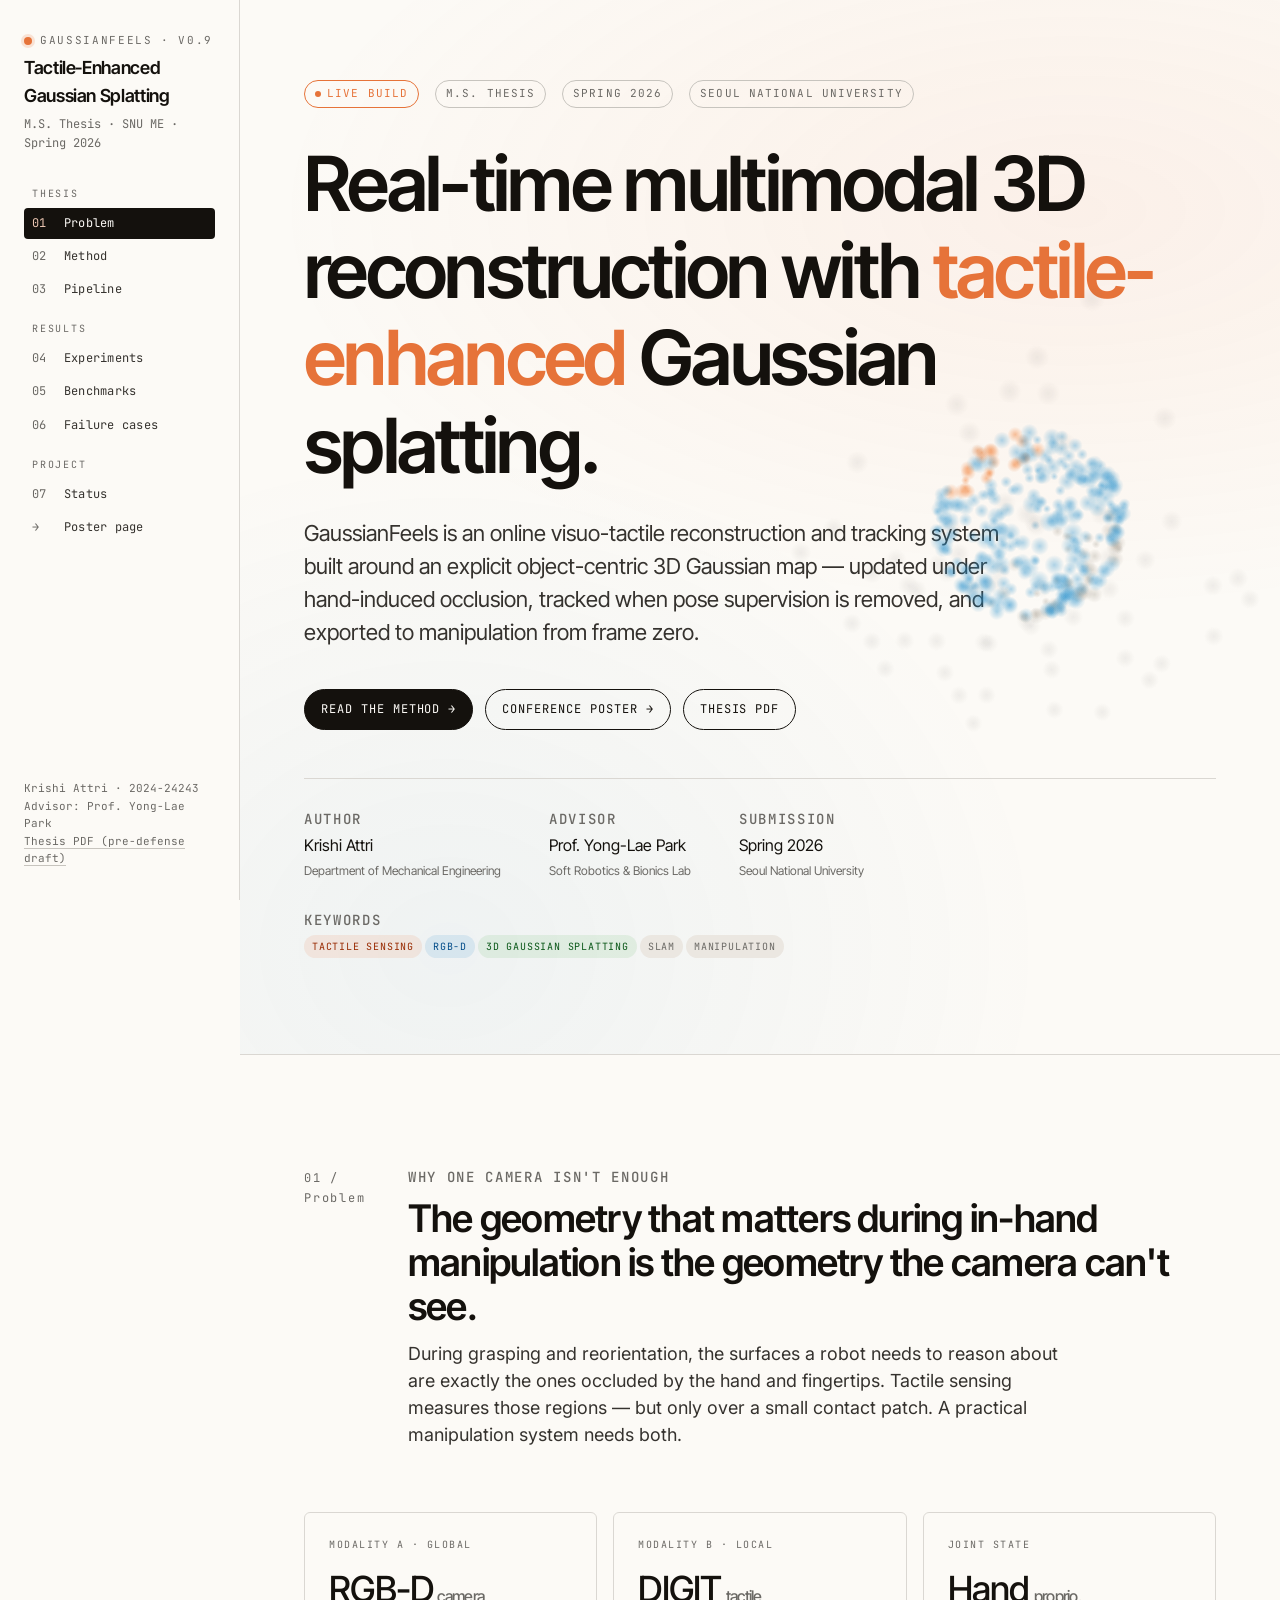
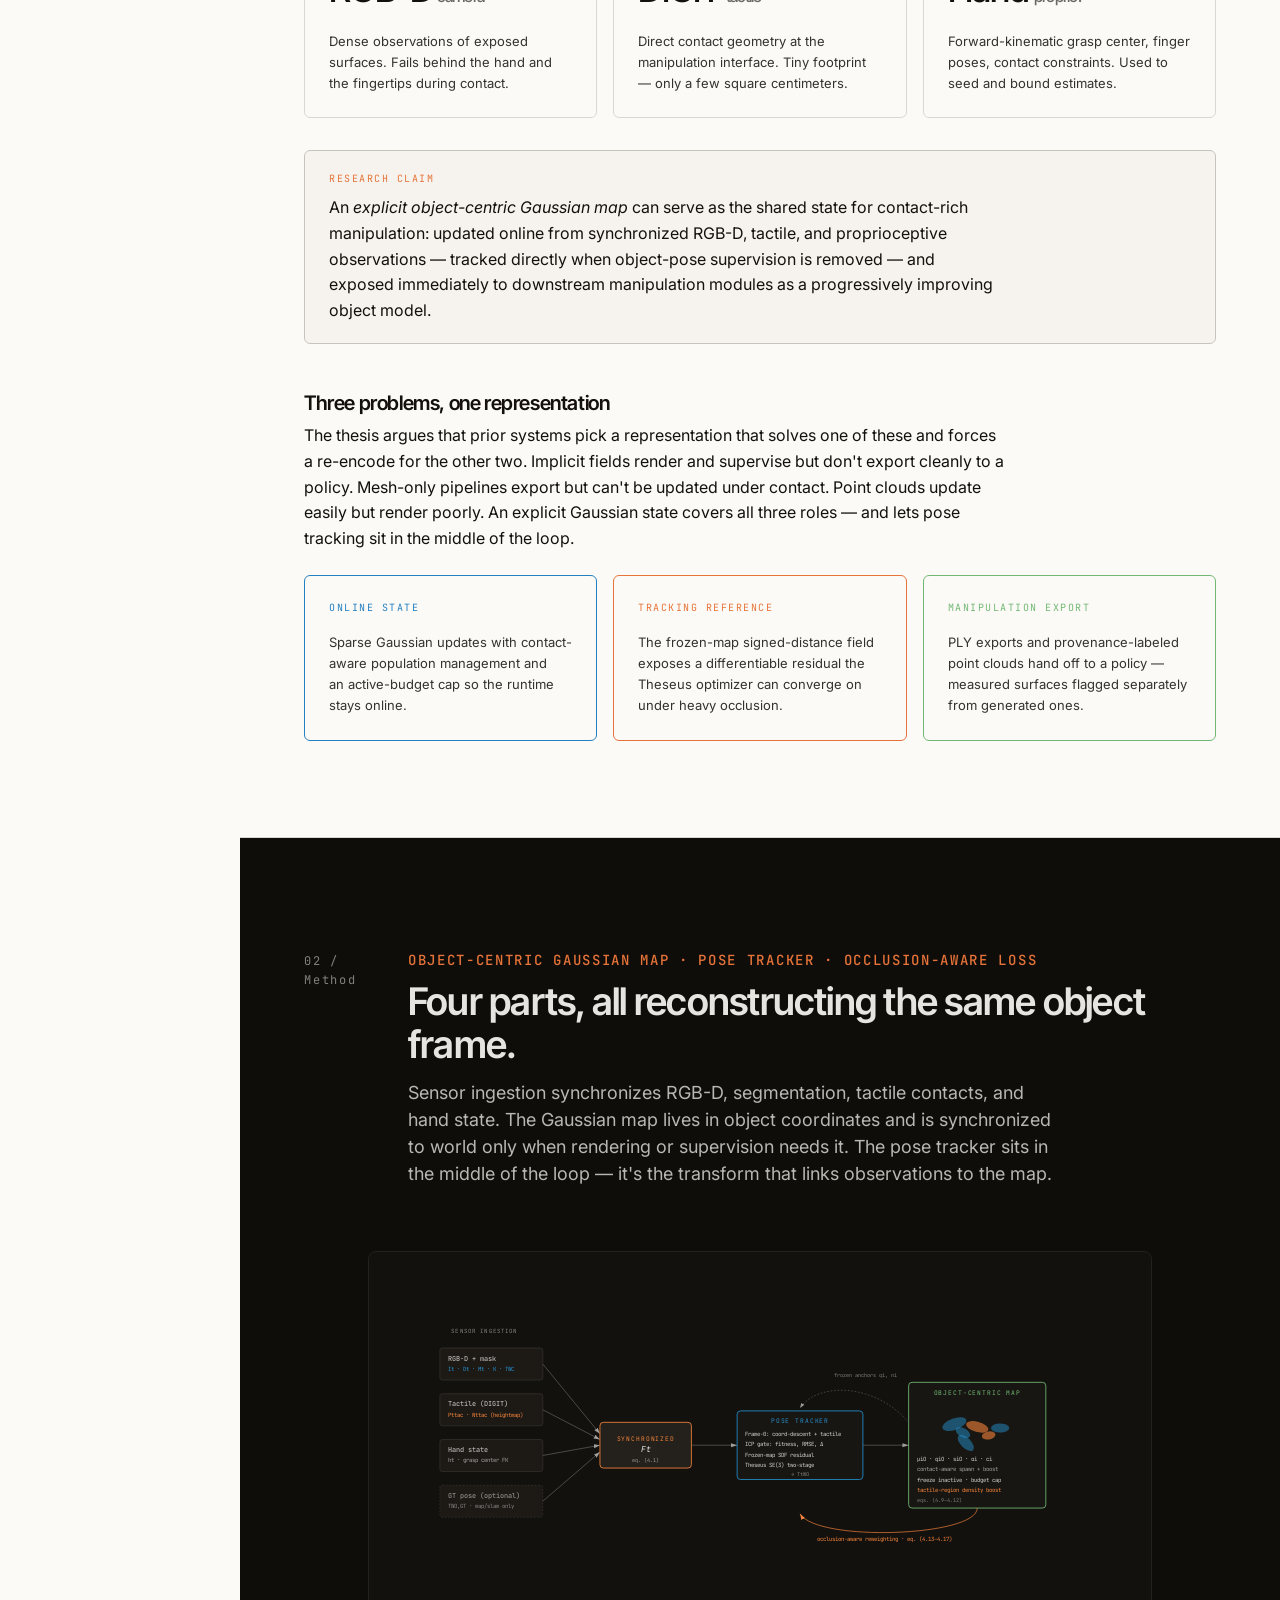
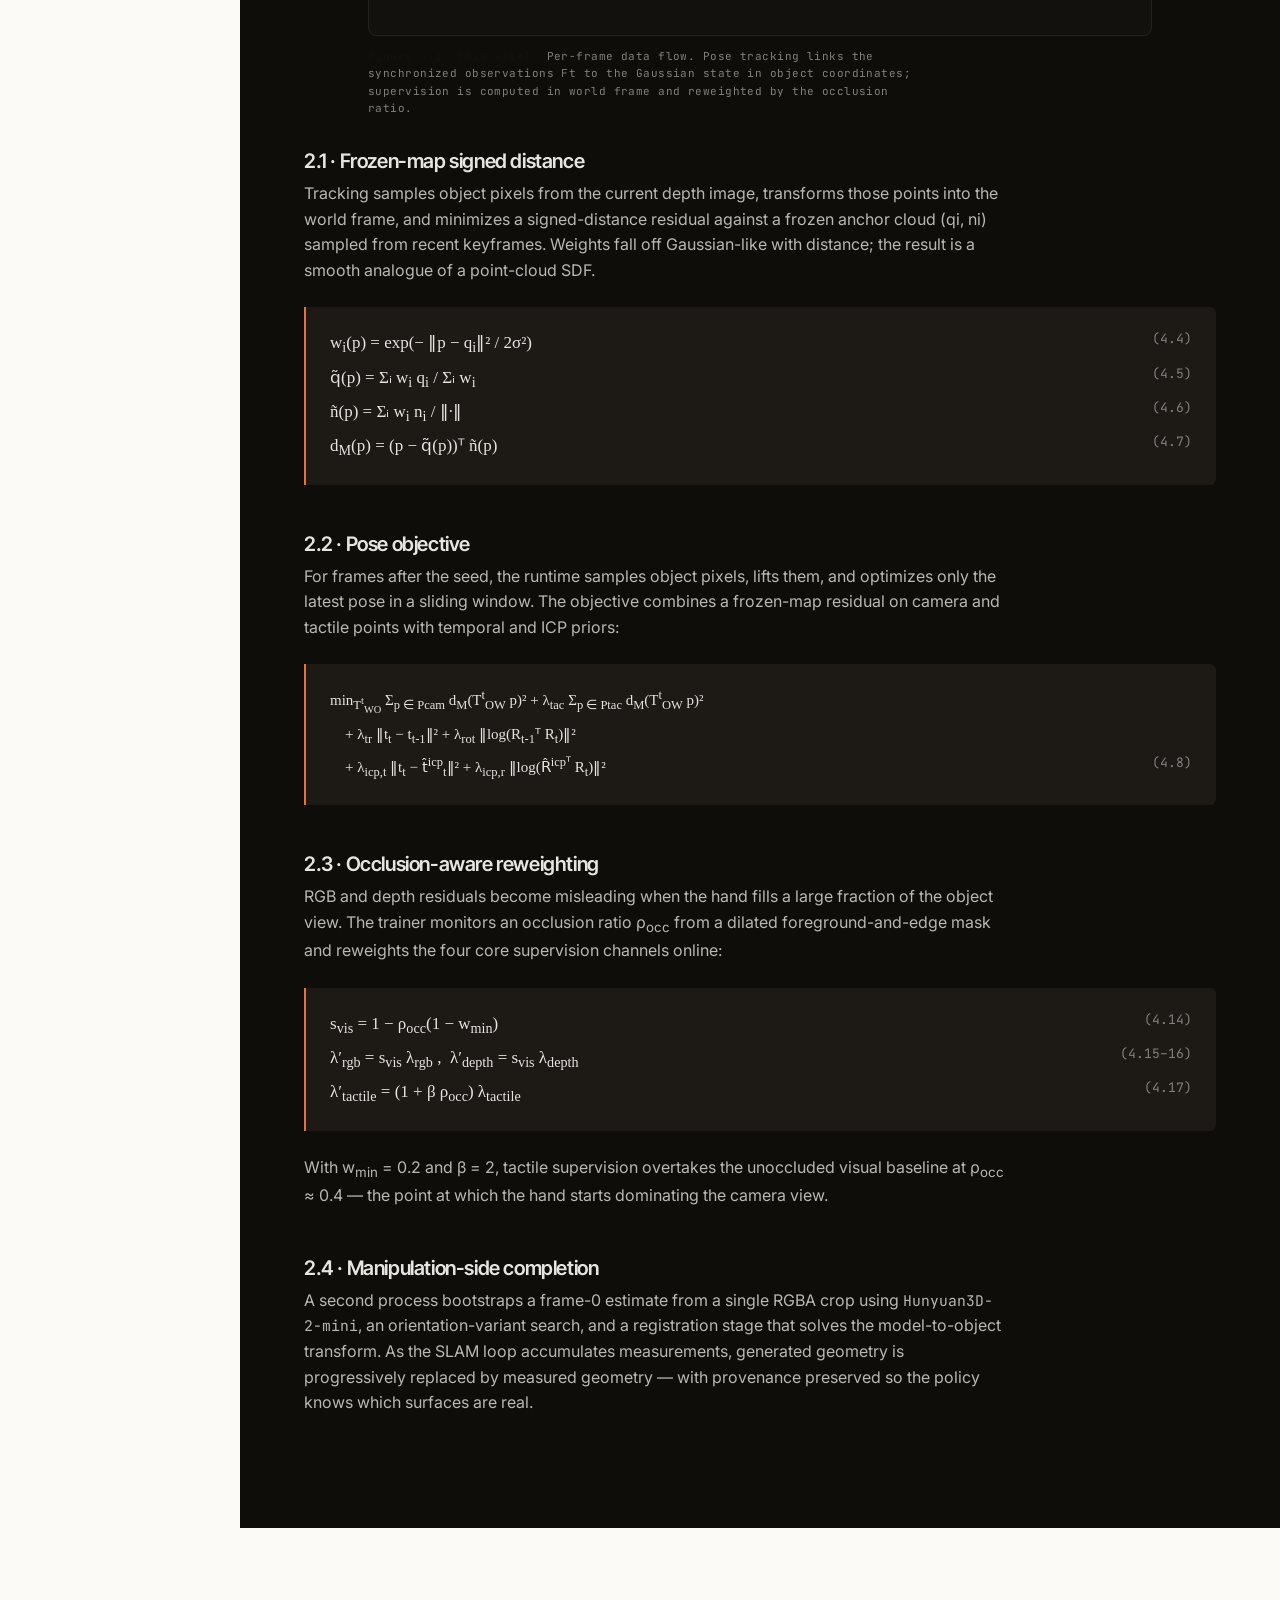
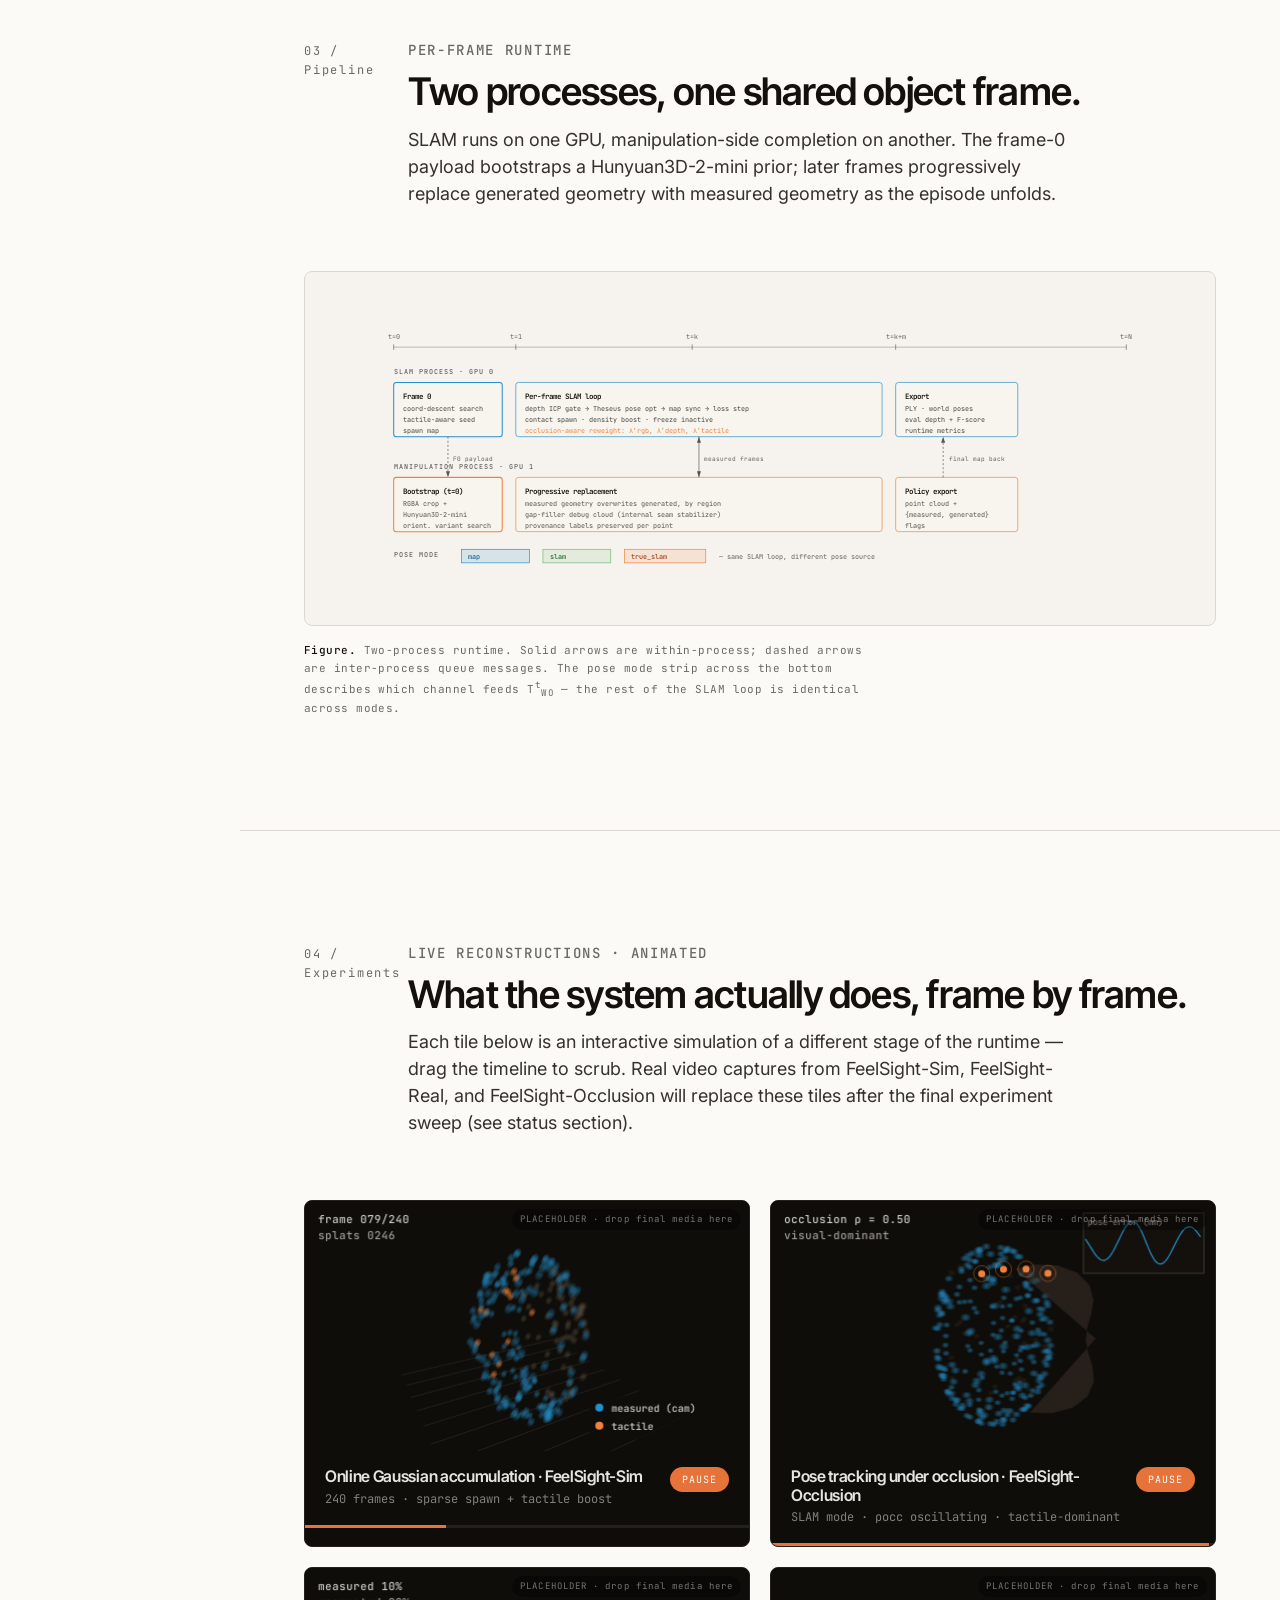
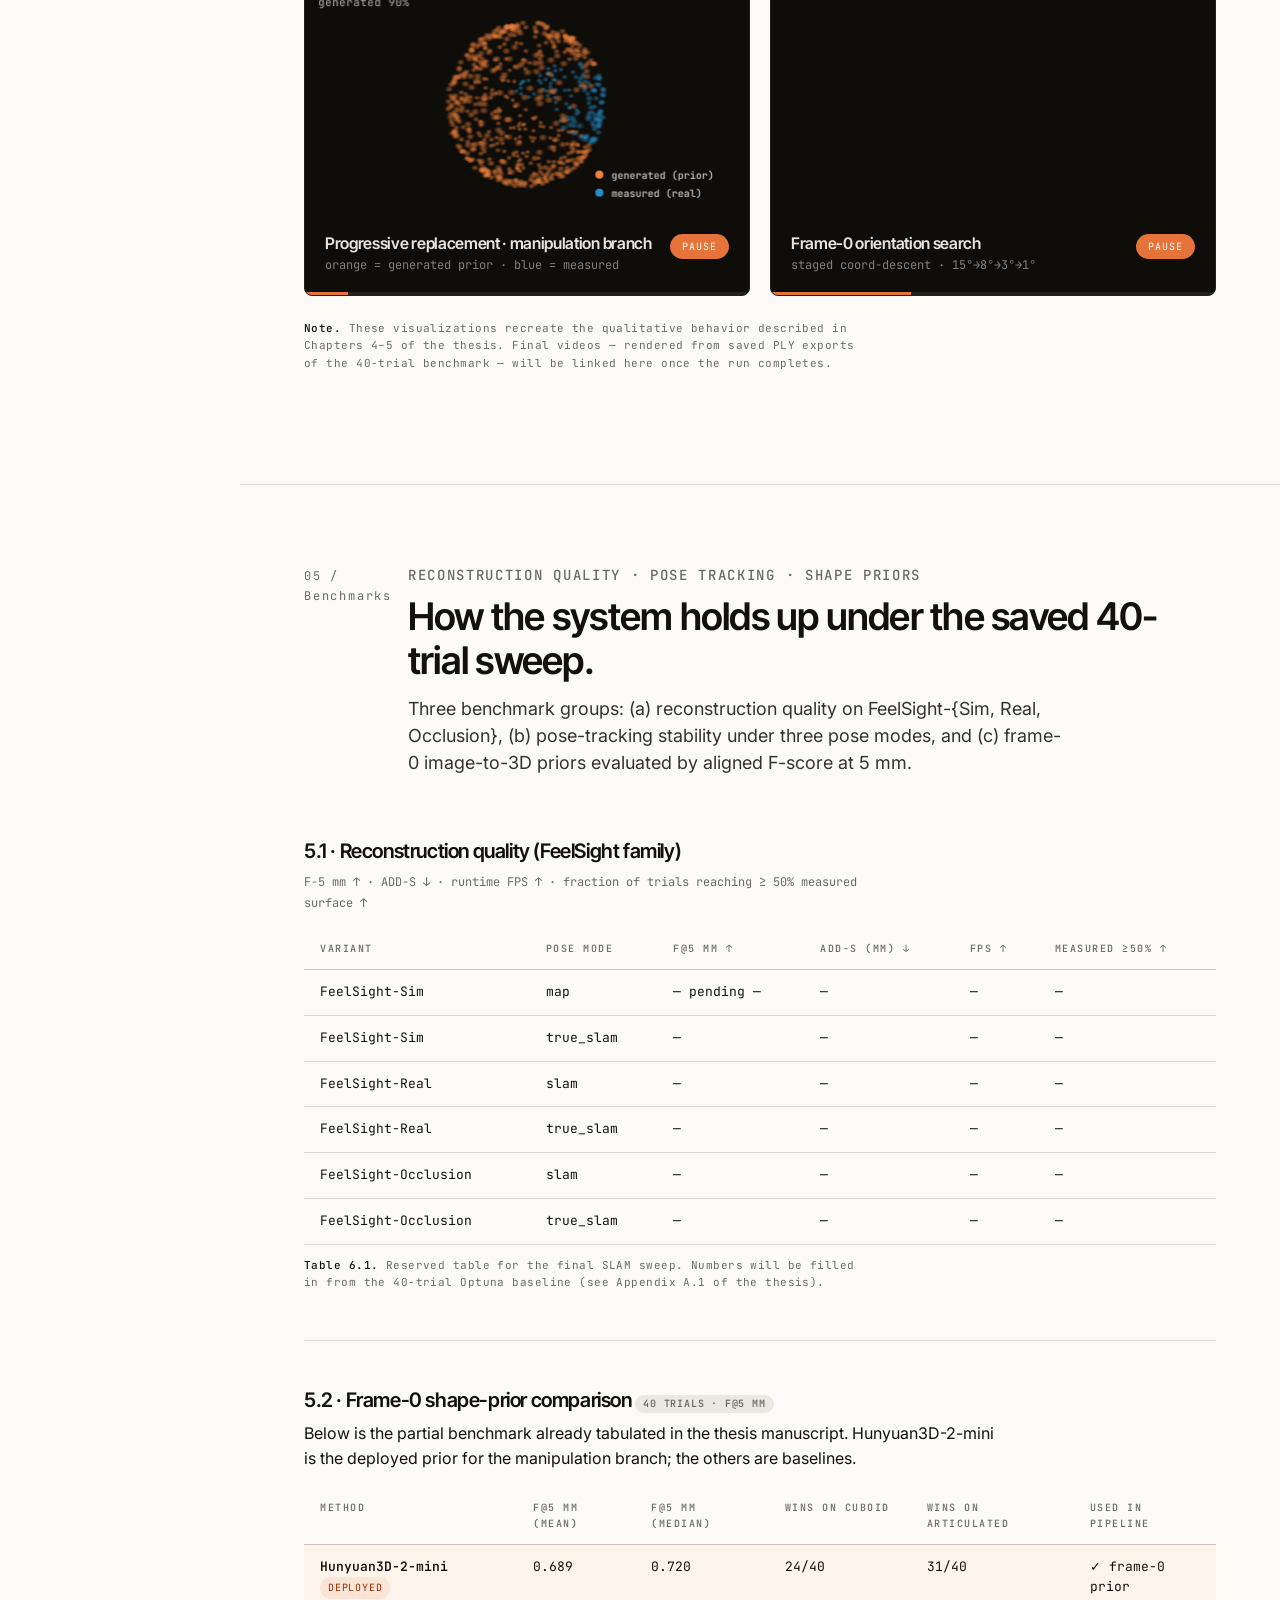
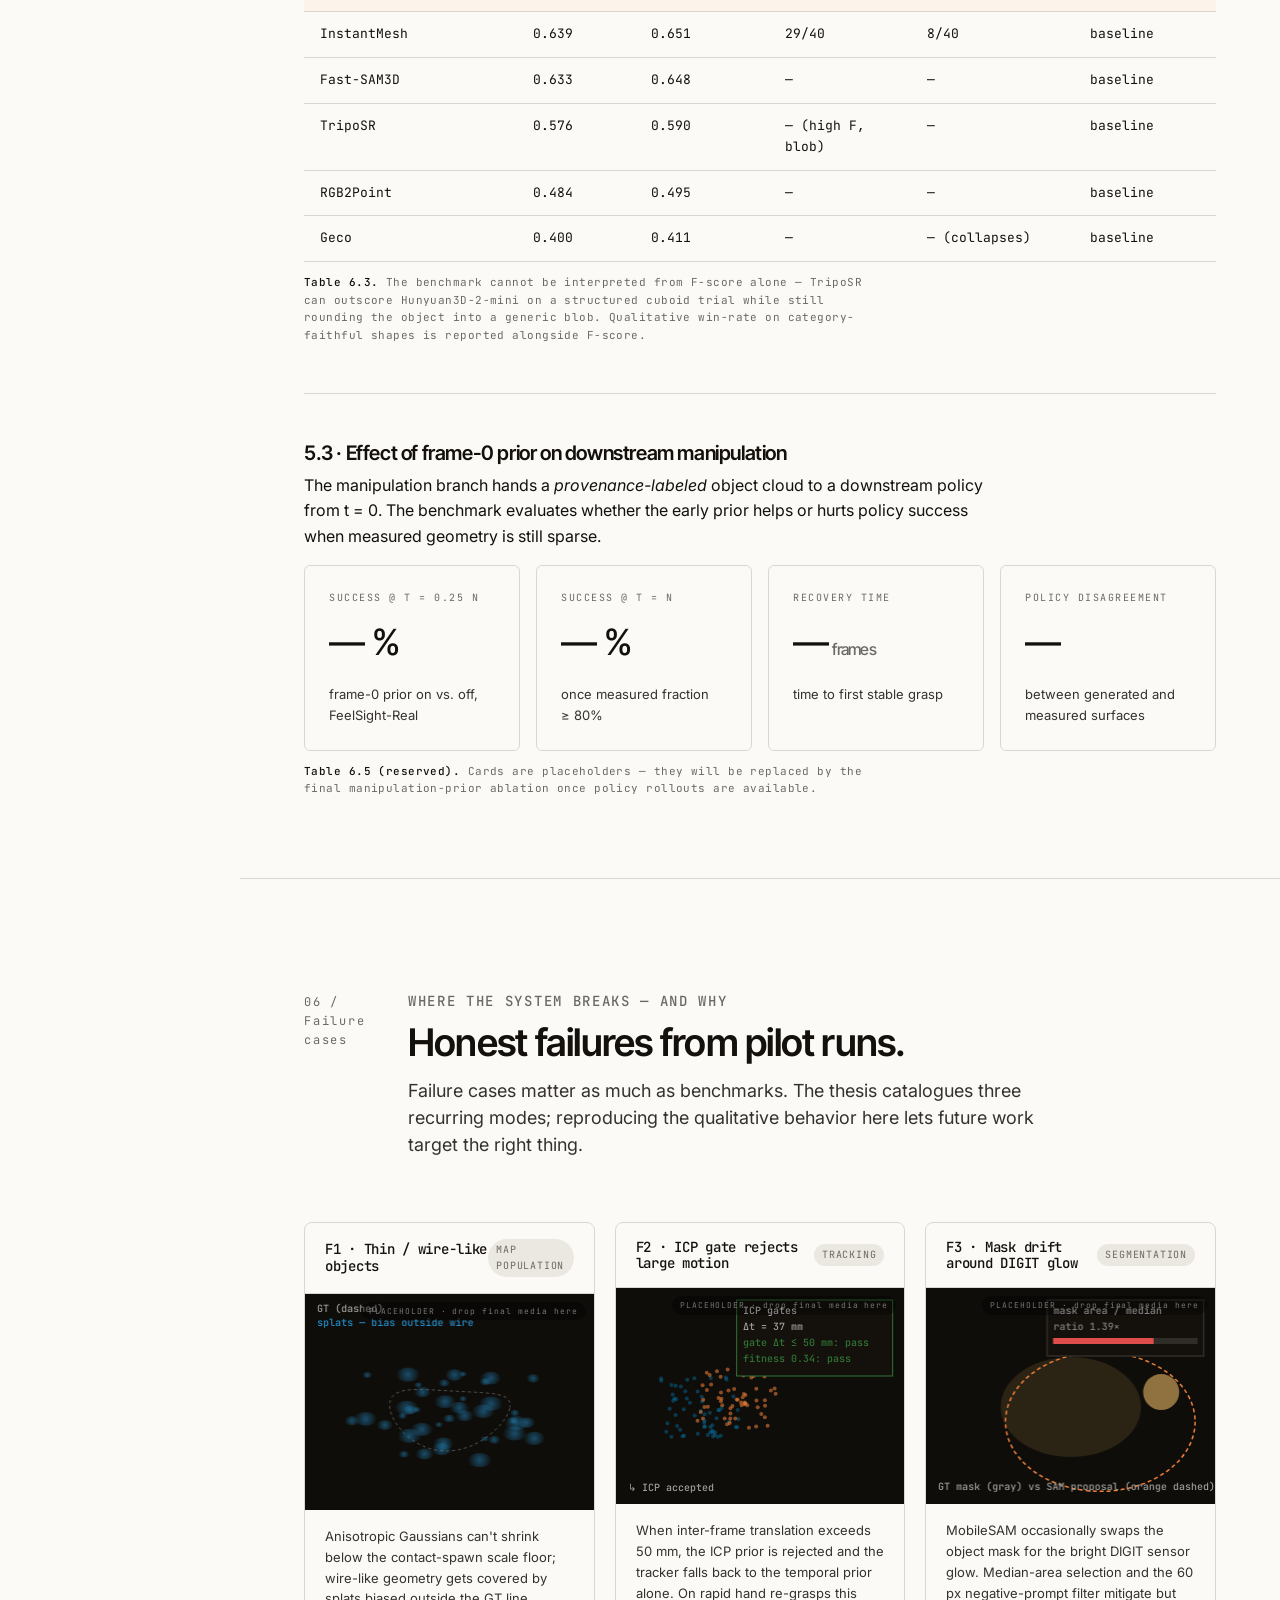
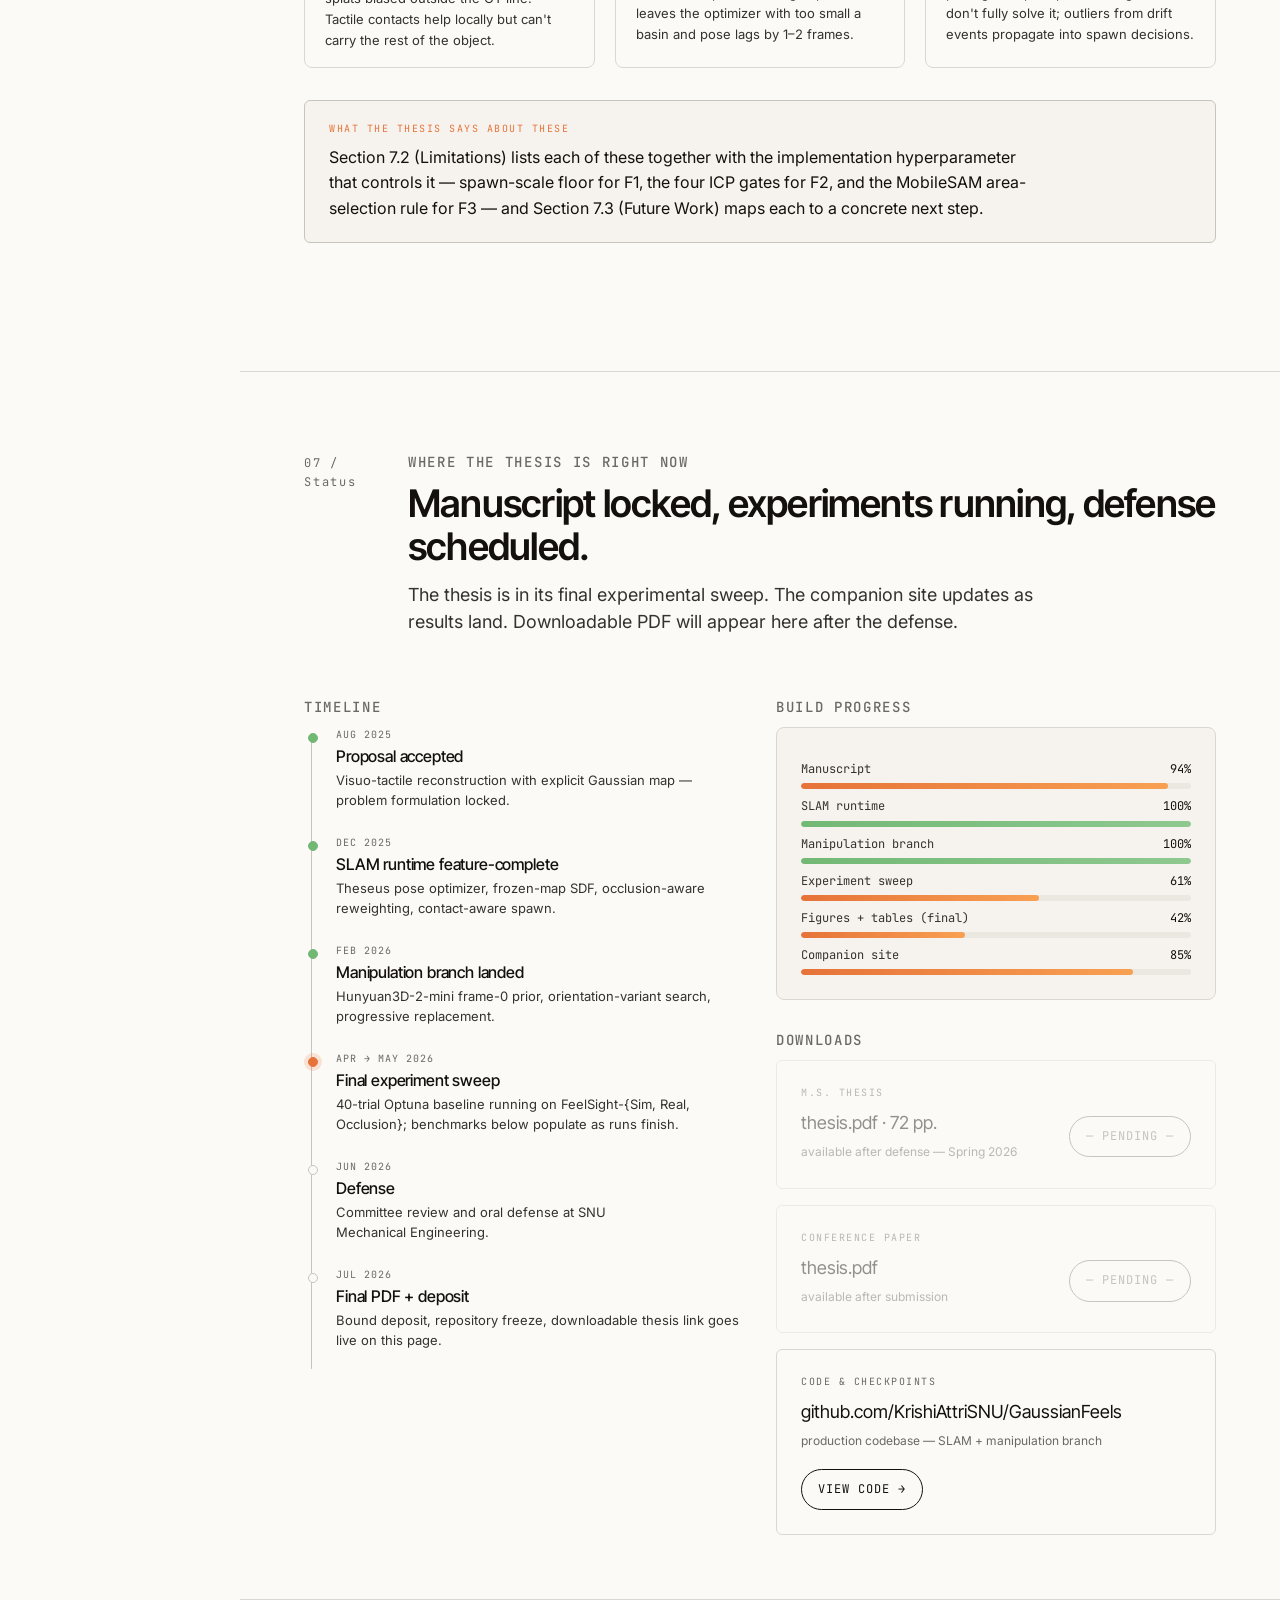
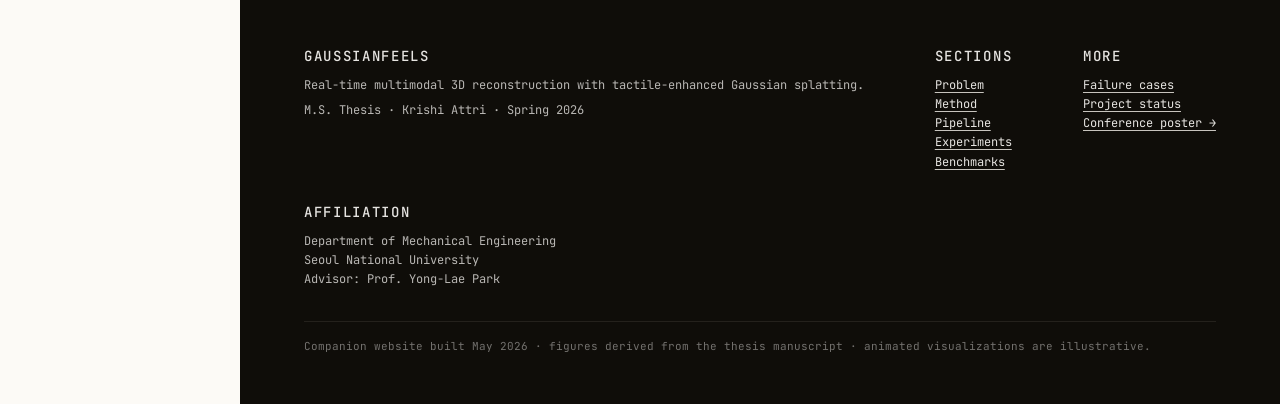
==== index.html @ f91f656f "site: responsive fixes, downloads redesign, remove PDF - styles.css: add proper tablet (≤900px) and " ====
<!doctype html>
<html lang="en">
<head>
  <meta charset="utf-8" />
  <meta name="viewport" content="width=device-width, initial-scale=1" />
  <title>GaussianFeels — Tactile-Enhanced Gaussian Splatting for In-Hand Manipulation</title>
  <link rel="preconnect" href="https://fonts.googleapis.com" />
  <link rel="preconnect" href="https://fonts.gstatic.com" crossorigin />
  <link href="https://fonts.googleapis.com/css2?family=Inter:wght@400;500;600&family=Inter+Tight:wght@400;500;600;700&family=JetBrains+Mono:wght@400;500&display=swap" rel="stylesheet" />
  <link rel="stylesheet" href="styles.css" />
</head>
<body>
<div class="shell">

  <aside class="nav">
    <div class="brand">
      <div class="mark"><span class="dot"></span><span>GaussianFeels · v0.9</span></div>
      <div class="title">Tactile&#8209;Enhanced Gaussian Splatting</div>
      <div class="sub">M.S. Thesis · SNU ME · Spring 2026</div>
    </div>

    <nav class="toc" id="toc">
      <div class="toc-group">
        <div class="group-title">Thesis</div>
        <a href="#problem"><span class="num">01</span><span class="label">Problem</span></a>
        <a href="#method"><span class="num">02</span><span class="label">Method</span></a>
        <a href="#pipeline"><span class="num">03</span><span class="label">Pipeline</span></a>
      </div>
      <div class="toc-group">
        <div class="group-title">Results</div>
        <a href="#videos"><span class="num">04</span><span class="label">Experiments</span></a>
        <a href="#benchmarks"><span class="num">05</span><span class="label">Benchmarks</span></a>
        <a href="#failures"><span class="num">06</span><span class="label">Failure cases</span></a>
      </div>
      <div class="toc-group">
        <div class="group-title">Project</div>
        <a href="#status"><span class="num">07</span><span class="label">Status</span></a>
        <a href="poster.html"><span class="num">→</span><span class="label">Poster page</span></a>
      </div>
    </nav>

    <div class="aside-foot">
      Krishi Attri · 2024-24243<br/>
      Advisor: Prof. Yong-Lae Park<br/>
      <a href="main.pdf">Thesis PDF (pre-defense draft)</a>
    </div>
  </aside>

  <main>
    <!-- ======================================================== HERO -->
    <section class="hero">
      <canvas class="hero-canvas" id="hero-canvas"></canvas>

      <div class="hero-meta">
        <span class="pill live">Live build</span>
        <span class="pill">M.S. Thesis</span>
        <span class="pill">Spring 2026</span>
        <span class="pill">Seoul National University</span>
      </div>

      <h1>Real-time multimodal 3D reconstruction with <span class="accent">tactile-enhanced</span> Gaussian splatting.</h1>

      <p class="deck">
        GaussianFeels is an online visuo-tactile reconstruction and tracking system built around an explicit object-centric 3D Gaussian map &mdash; updated under hand-induced occlusion, tracked when pose supervision is removed, and exported to manipulation from frame zero.
      </p>

      <div style="display:flex; gap:12px; flex-wrap:wrap;">
        <a class="btn" href="#method">Read the method <span class="arrow">→</span></a>
        <a class="btn ghost" href="poster.html">Conference poster <span class="arrow">→</span></a>
        <a class="btn ghost" href="#status">Thesis PDF</a>
      </div>

      <div class="hero-byline">
        <div class="item">
          <h4>Author</h4>
          <div class="v">Krishi Attri<small>Department of Mechanical Engineering</small></div>
        </div>
        <div class="item">
          <h4>Advisor</h4>
          <div class="v">Prof. Yong-Lae Park<small>Soft Robotics &amp; Bionics Lab</small></div>
        </div>
        <div class="item">
          <h4>Submission</h4>
          <div class="v">Spring 2026<small>Seoul National University</small></div>
        </div>
        <div class="item">
          <h4>Keywords</h4>
          <div class="v" style="font-size:13px; line-height:1.7;">
            <span class="tag tactile">tactile sensing</span>
            <span class="tag measure">RGB-D</span>
            <span class="tag gauss">3D Gaussian Splatting</span>
            <span class="tag muted">SLAM</span>
            <span class="tag muted">manipulation</span>
          </div>
        </div>
      </div>
    </section>

    <!-- ======================================================== PROBLEM -->
    <section id="problem">
      <div class="section-head">
        <div class="num">01 / Problem</div>
        <div>
          <h4>Why one camera isn't enough</h4>
          <h2>The geometry that matters during in-hand manipulation is the geometry the camera can't see.</h2>
          <p class="lead">During grasping and reorientation, the surfaces a robot needs to reason about are exactly the ones occluded by the hand and fingertips. Tactile sensing measures those regions &mdash; but only over a small contact patch. A practical manipulation system needs both.</p>
        </div>
      </div>

      <div class="col-wide">
        <div class="cards c3">
          <div class="card">
            <div class="label">Modality A · global</div>
            <div class="val">RGB-D<span class="unit">camera</span></div>
            <p>Dense observations of exposed surfaces. Fails behind the hand and the fingertips during contact.</p>
          </div>
          <div class="card">
            <div class="label">Modality B · local</div>
            <div class="val">DIGIT<span class="unit">tactile</span></div>
            <p>Direct contact geometry at the manipulation interface. Tiny footprint &mdash; only a few square centimeters.</p>
          </div>
          <div class="card">
            <div class="label">Joint state</div>
            <div class="val">Hand<span class="unit">proprio.</span></div>
            <p>Forward-kinematic grasp center, finger poses, contact constraints. Used to seed and bound estimates.</p>
          </div>
        </div>

        <div class="callout">
          <div class="label">Research claim</div>
          <p>An <em>explicit object-centric Gaussian map</em> can serve as the shared state for contact-rich manipulation: updated online from synchronized RGB-D, tactile, and proprioceptive observations &mdash; tracked directly when object-pose supervision is removed &mdash; and exposed immediately to downstream manipulation modules as a progressively improving object model.</p>
        </div>

        <h3 style="margin-top:48px;">Three problems, one representation</h3>
        <p>The thesis argues that prior systems pick a representation that solves one of these and forces a re-encode for the other two. Implicit fields render and supervise but don't export cleanly to a policy. Mesh-only pipelines export but can't be updated under contact. Point clouds update easily but render poorly. An explicit Gaussian state covers all three roles &mdash; and lets pose tracking sit in the middle of the loop.</p>

        <div class="cards c3" style="margin-top:24px;">
          <div class="card" style="border-color:var(--measure);">
            <div class="label" style="color:var(--measure);">Online state</div>
            <p style="margin-top:8px;">Sparse Gaussian updates with contact-aware population management and an active-budget cap so the runtime stays online.</p>
          </div>
          <div class="card" style="border-color:var(--tactile);">
            <div class="label" style="color:var(--tactile);">Tracking reference</div>
            <p style="margin-top:8px;">The frozen-map signed-distance field exposes a differentiable residual the Theseus optimizer can converge on under heavy occlusion.</p>
          </div>
          <div class="card" style="border-color:var(--gauss);">
            <div class="label" style="color:var(--gauss);">Manipulation export</div>
            <p style="margin-top:8px;">PLY exports and provenance-labeled point clouds hand off to a policy — measured surfaces flagged separately from generated ones.</p>
          </div>
        </div>
      </div>
    </section>

    <!-- ======================================================== METHOD -->
    <section id="method" class="dark">
      <div class="section-head">
        <div class="num" style="color:oklch(0.6 0.005 80);">02 / Method</div>
        <div>
          <h4 style="color:var(--tactile);">Object-centric Gaussian map · pose tracker · occlusion-aware loss</h4>
          <h2>Four parts, all reconstructing the same object frame.</h2>
          <p class="lead" style="color:oklch(0.78 0.005 80);">Sensor ingestion synchronizes RGB-D, segmentation, tactile contacts, and hand state. The Gaussian map lives in object coordinates and is synchronized to world only when rendering or supervision needs it. The pose tracker sits in the middle of the loop — it's the transform that links observations to the map.</p>
        </div>
      </div>

      <div class="col-wide">
        <!-- Method diagram (SVG) -->
        <figure class="full" style="margin: 32px 64px;">
          <div class="frame dark" style="padding: 56px 48px; background: oklch(0.18 0.008 80);">
            <svg viewBox="0 0 1200 460" xmlns="http://www.w3.org/2000/svg" style="width:100%; height:auto;">
              <defs>
                <marker id="arr" markerWidth="10" markerHeight="10" refX="9" refY="3" orient="auto" markerUnits="strokeWidth">
                  <path d="M0,0 L0,6 L9,3 z" fill="oklch(0.7 0.005 80)"/>
                </marker>
                <marker id="arrW" markerWidth="10" markerHeight="10" refX="9" refY="3" orient="auto" markerUnits="strokeWidth">
                  <path d="M0,0 L0,6 L9,3 z" fill="oklch(0.72 0.16 50)"/>
                </marker>
              </defs>

              <!-- Sensor column -->
              <g font-family="JetBrains Mono, monospace" font-size="12" fill="oklch(0.85 0.005 80)">
                <text x="60" y="44" font-size="10" fill="oklch(0.6 0.005 80)" letter-spacing="2">SENSOR INGESTION</text>

                <g transform="translate(40, 70)">
                  <rect width="180" height="56" rx="4" fill="oklch(0.22 0.008 80)" stroke="oklch(0.35 0.01 80)"/>
                  <text x="14" y="22">RGB-D + mask</text>
                  <text x="14" y="40" font-size="10" fill="oklch(0.62 0.13 240)">It · Dt · Mt · K · TWC</text>
                </g>
                <g transform="translate(40, 150)">
                  <rect width="180" height="56" rx="4" fill="oklch(0.22 0.008 80)" stroke="oklch(0.35 0.01 80)"/>
                  <text x="14" y="22">Tactile (DIGIT)</text>
                  <text x="14" y="40" font-size="10" fill="oklch(0.72 0.16 50)">Pttac · Nttac (heightmap)</text>
                </g>
                <g transform="translate(40, 230)">
                  <rect width="180" height="56" rx="4" fill="oklch(0.22 0.008 80)" stroke="oklch(0.35 0.01 80)"/>
                  <text x="14" y="22">Hand state</text>
                  <text x="14" y="40" font-size="10" fill="oklch(0.7 0.005 80)">ht · grasp center FK</text>
                </g>
                <g transform="translate(40, 310)">
                  <rect width="180" height="56" rx="4" fill="oklch(0.22 0.008 80)" stroke="oklch(0.35 0.01 80)" stroke-dasharray="3 3"/>
                  <text x="14" y="22" fill="oklch(0.7 0.005 80)">GT pose (optional)</text>
                  <text x="14" y="40" font-size="10" fill="oklch(0.6 0.005 80)">TWO,GT · map/slam only</text>
                </g>
              </g>

              <!-- arrows to synchronizer -->
              <g stroke="oklch(0.5 0.005 80)" stroke-width="1.2" fill="none" marker-end="url(#arr)">
                <path d="M 220 98 L 320 220"/>
                <path d="M 220 178 L 320 230"/>
                <path d="M 220 258 L 320 240"/>
                <path d="M 220 338 L 320 252"/>
              </g>

              <!-- Synchronized frame Ft -->
              <g font-family="JetBrains Mono, monospace" font-size="12" fill="oklch(0.85 0.005 80)">
                <g transform="translate(320, 200)">
                  <rect width="160" height="80" rx="6" fill="oklch(0.25 0.01 80)" stroke="oklch(0.72 0.16 50)" stroke-width="1.5"/>
                  <text x="80" y="32" text-anchor="middle" font-size="11" letter-spacing="1.5" fill="oklch(0.72 0.16 50)">SYNCHRONIZED</text>
                  <text x="80" y="52" text-anchor="middle" font-size="14" fill="oklch(0.95 0.005 80)" font-style="italic">Ft</text>
                  <text x="80" y="70" text-anchor="middle" font-size="9" fill="oklch(0.7 0.005 80)">eq. (4.1)</text>
                </g>
              </g>

              <!-- Pose tracker -->
              <g stroke="oklch(0.5 0.005 80)" stroke-width="1.2" fill="none" marker-end="url(#arr)">
                <path d="M 480 240 L 560 240"/>
              </g>
              <g font-family="JetBrains Mono, monospace" font-size="11" fill="oklch(0.85 0.005 80)">
                <g transform="translate(560, 180)">
                  <rect width="220" height="120" rx="6" fill="oklch(0.2 0.008 80)" stroke="oklch(0.62 0.13 240)" stroke-width="1.5"/>
                  <text x="110" y="22" text-anchor="middle" font-size="11" letter-spacing="1.5" fill="oklch(0.62 0.13 240)">POSE TRACKER</text>
                  <text x="14" y="44" font-size="10" fill="oklch(0.85 0.005 80)">Frame-0: coord-descent + tactile</text>
                  <text x="14" y="62" font-size="10" fill="oklch(0.85 0.005 80)">ICP gate: fitness, RMSE, Δ</text>
                  <text x="14" y="80" font-size="10" fill="oklch(0.85 0.005 80)">Frozen-map SDF residual</text>
                  <text x="14" y="98" font-size="10" fill="oklch(0.85 0.005 80)">Theseus SE(3) two-stage</text>
                  <text x="110" y="114" text-anchor="middle" font-size="9" fill="oklch(0.6 0.005 80)">→ TtWO</text>
                </g>
              </g>

              <!-- Gaussian map -->
              <g stroke="oklch(0.5 0.005 80)" stroke-width="1.2" fill="none" marker-end="url(#arr)">
                <path d="M 780 240 L 860 240"/>
              </g>
              <g font-family="JetBrains Mono, monospace" font-size="11" fill="oklch(0.85 0.005 80)">
                <g transform="translate(860, 130)">
                  <rect width="240" height="220" rx="6" fill="oklch(0.2 0.008 80)" stroke="oklch(0.72 0.12 145)" stroke-width="1.5"/>
                  <text x="120" y="22" text-anchor="middle" font-size="11" letter-spacing="1.5" fill="oklch(0.72 0.12 145)">OBJECT-CENTRIC MAP</text>

                  <!-- mini gaussian splat illustration -->
                  <g transform="translate(40, 38)">
                    <ellipse cx="40" cy="35" rx="22" ry="10" fill="oklch(0.62 0.13 240 / 0.5)" transform="rotate(-20 40 35)"/>
                    <ellipse cx="55" cy="50" rx="14" ry="8" fill="oklch(0.62 0.13 240 / 0.5)" transform="rotate(30 55 50)"/>
                    <ellipse cx="80" cy="40" rx="20" ry="9" fill="oklch(0.72 0.16 50 / 0.6)" transform="rotate(15 80 40)"/>
                    <ellipse cx="100" cy="55" rx="12" ry="7" fill="oklch(0.72 0.16 50 / 0.6)" transform="rotate(-10 100 55)"/>
                    <ellipse cx="120" cy="42" rx="16" ry="8" fill="oklch(0.62 0.13 240 / 0.5)"/>
                    <ellipse cx="60" cy="68" rx="18" ry="9" fill="oklch(0.62 0.13 240 / 0.5)" transform="rotate(45 60 68)"/>
                  </g>

                  <text x="14" y="138" font-size="10">μiO · qiO · siO · αi · ci</text>
                  <text x="14" y="156" font-size="10" fill="oklch(0.7 0.005 80)">contact-aware spawn + boost</text>
                  <text x="14" y="174" font-size="10" fill="oklch(0.7 0.005_80)">freeze inactive · budget cap</text>
                  <text x="14" y="192" font-size="10" fill="oklch(0.72 0.16 50)">tactile-region density boost</text>
                  <text x="14" y="210" font-size="9" fill="oklch(0.6 0.005 80)">eqs. (4.9–4.12)</text>
                </g>
              </g>

              <!-- Loss / supervision -->
              <g stroke="oklch(0.72 0.16 50)" stroke-width="1.2" fill="none" marker-end="url(#arrW)">
                <path d="M 980 350 C 980 400, 700 410, 670 360"/>
              </g>
              <g font-family="JetBrains Mono, monospace" font-size="10" fill="oklch(0.72 0.16 50)">
                <text x="700" y="408">occlusion-aware reweighting · eq. (4.13–4.17)</text>
              </g>

              <!-- Loop back arrow (frozen map -> tracker) -->
              <g stroke="oklch(0.5 0.005 80)" stroke-width="1" fill="none" stroke-dasharray="3 3" marker-end="url(#arr)">
                <path d="M 860 200 C 800 130, 700 130, 670 175"/>
              </g>
              <g font-family="JetBrains Mono, monospace" font-size="9" fill="oklch(0.6 0.005 80)">
                <text x="730" y="120">frozen anchors qi, ni</text>
              </g>
            </svg>
          </div>
          <figcaption class="figcap"><span class="figlabel">Figure 4.1 (this site).</span> Per-frame data flow. Pose tracking links the synchronized observations Ft to the Gaussian state in object coordinates; supervision is computed in world frame and reweighted by the occlusion ratio.</figcaption>
        </figure>

        <h3 style="margin-top:32px;">2.1 · Frozen-map signed distance</h3>
        <p>Tracking samples object pixels from the current depth image, transforms those points into the world frame, and minimizes a signed-distance residual against a frozen anchor cloud (qi, ni) sampled from recent keyframes. Weights fall off Gaussian-like with distance; the result is a smooth analogue of a point-cloud SDF.</p>

        <div class="math-block">
          w<sub>i</sub>(p) = exp(− ‖p − q<sub>i</sub>‖² / 2σ²)<span class="eq-num">(4.4)</span><br/>
          q̃(p) = Σᵢ w<sub>i</sub> q<sub>i</sub> / Σᵢ w<sub>i</sub><span class="eq-num">(4.5)</span><br/>
          ñ(p) = Σᵢ w<sub>i</sub> n<sub>i</sub> / ‖·‖<span class="eq-num">(4.6)</span><br/>
          d<sub>M</sub>(p) = (p − q̃(p))ᵀ ñ(p)<span class="eq-num">(4.7)</span>
        </div>

        <h3 style="margin-top:48px;">2.2 · Pose objective</h3>
        <p>For frames after the seed, the runtime samples object pixels, lifts them, and optimizes only the latest pose in a sliding window. The objective combines a frozen-map residual on camera and tactile points with temporal and ICP priors:</p>

        <div class="math-block" style="font-size:15px;">
          min<sub>T<sup>t</sup><sub>WO</sub></sub>  Σ<sub>p ∈ Pcam</sub> d<sub>M</sub>(T<sup>t</sup><sub>OW</sub> p)² + λ<sub>tac</sub> Σ<sub>p ∈ Ptac</sub> d<sub>M</sub>(T<sup>t</sup><sub>OW</sub> p)²<br/>
          &nbsp;&nbsp;&nbsp;&nbsp;+ λ<sub>tr</sub> ‖t<sub>t</sub> − t<sub>t-1</sub>‖² + λ<sub>rot</sub> ‖log(R<sub>t-1</sub>ᵀ R<sub>t</sub>)‖²<br/>
          &nbsp;&nbsp;&nbsp;&nbsp;+ λ<sub>icp,t</sub> ‖t<sub>t</sub> − t̂<sup>icp</sup><sub>t</sub>‖² + λ<sub>icp,r</sub> ‖log(R̂<sup>icpᵀ</sup> R<sub>t</sub>)‖²<span class="eq-num">(4.8)</span>
        </div>

        <h3 style="margin-top:48px;">2.3 · Occlusion-aware reweighting</h3>
        <p>RGB and depth residuals become misleading when the hand fills a large fraction of the object view. The trainer monitors an occlusion ratio ρ<sub>occ</sub> from a dilated foreground-and-edge mask and reweights the four core supervision channels online:</p>

        <div class="math-block">
          s<sub>vis</sub> = 1 − ρ<sub>occ</sub>(1 − w<sub>min</sub>)<span class="eq-num">(4.14)</span><br/>
          λ′<sub>rgb</sub> = s<sub>vis</sub> λ<sub>rgb</sub> ,&nbsp; λ′<sub>depth</sub> = s<sub>vis</sub> λ<sub>depth</sub><span class="eq-num">(4.15–16)</span><br/>
          λ′<sub>tactile</sub> = (1 + β ρ<sub>occ</sub>) λ<sub>tactile</sub><span class="eq-num">(4.17)</span>
        </div>

        <p>With w<sub>min</sub> = 0.2 and β = 2, tactile supervision overtakes the unoccluded visual baseline at ρ<sub>occ</sub> ≈ 0.4 &mdash; the point at which the hand starts dominating the camera view.</p>

        <h3 style="margin-top:48px;">2.4 · Manipulation-side completion</h3>
        <p>A second process bootstraps a frame-0 estimate from a single RGBA crop using <span class="mono">Hunyuan3D-2-mini</span>, an orientation-variant search, and a registration stage that solves the model-to-object transform. As the SLAM loop accumulates measurements, generated geometry is progressively replaced by measured geometry &mdash; with provenance preserved so the policy knows which surfaces are real.</p>
      </div>
    </section>

    <!-- ======================================================== PIPELINE -->
    <section id="pipeline">
      <div class="section-head">
        <div class="num">03 / Pipeline</div>
        <div>
          <h4>Per-frame runtime</h4>
          <h2>Two processes, one shared object frame.</h2>
          <p class="lead">SLAM runs on one GPU, manipulation-side completion on another. The frame-0 payload bootstraps a Hunyuan3D-2-mini prior; later frames progressively replace generated geometry with measured geometry as the episode unfolds.</p>
        </div>
      </div>

      <div class="col-wide">
        <div class="pipeline">
          <svg viewBox="0 0 1200 380" xmlns="http://www.w3.org/2000/svg">
            <defs>
              <marker id="arr2" markerWidth="10" markerHeight="10" refX="9" refY="3" orient="auto" markerUnits="strokeWidth">
                <path d="M0,0 L0,6 L9,3 z" fill="oklch(0.45 0.01 80)"/>
              </marker>
              <pattern id="dots" patternUnits="userSpaceOnUse" width="6" height="6">
                <circle cx="3" cy="3" r="0.6" fill="oklch(0.6 0.005 80)"/>
              </pattern>
            </defs>

            <!-- timeline ruler -->
            <g font-family="JetBrains Mono, monospace" font-size="10" fill="oklch(0.5 0.005 80)">
              <line x1="60" y1="40" x2="1140" y2="40" stroke="oklch(0.7 0.008 80)" stroke-width="1"/>
              <g>
                <line x1="60" y1="36" x2="60" y2="44" stroke="oklch(0.5 0.005 80)"/><text x="60" y="28" text-anchor="middle">t=0</text>
                <line x1="240" y1="36" x2="240" y2="44" stroke="oklch(0.5 0.005 80)"/><text x="240" y="28" text-anchor="middle">t=1</text>
                <line x1="500" y1="36" x2="500" y2="44" stroke="oklch(0.5 0.005 80)"/><text x="500" y="28" text-anchor="middle">t=k</text>
                <line x1="800" y1="36" x2="800" y2="44" stroke="oklch(0.5 0.005 80)"/><text x="800" y="28" text-anchor="middle">t=k+m</text>
                <line x1="1140" y1="36" x2="1140" y2="44" stroke="oklch(0.5 0.005 80)"/><text x="1140" y="28" text-anchor="middle">t=N</text>
              </g>
            </g>

            <!-- SLAM track -->
            <g font-family="JetBrains Mono, monospace" font-size="11" fill="oklch(0.18 0.01 80)">
              <text x="60" y="80" font-size="10" letter-spacing="1.5" fill="oklch(0.4 0.005 80)">SLAM PROCESS · GPU 0</text>

              <!-- frame-0 box -->
              <rect x="60" y="92" width="160" height="80" rx="4" fill="oklch(0.97 0.008 80)" stroke="oklch(0.62 0.13 240)" stroke-width="1.5"/>
              <text x="74" y="116" font-size="11" font-weight="600">Frame 0</text>
              <text x="74" y="134" font-size="10" fill="oklch(0.4 0.005 80)">coord-descent search</text>
              <text x="74" y="150" font-size="10" fill="oklch(0.4 0.005 80)">tactile-aware seed</text>
              <text x="74" y="166" font-size="10" fill="oklch(0.4 0.005 80)">spawn map</text>

              <!-- per-frame loop -->
              <rect x="240" y="92" width="540" height="80" rx="4" fill="oklch(0.97 0.008 80)" stroke="oklch(0.62 0.13 240)" stroke-width="1"/>
              <text x="254" y="116" font-size="11" font-weight="600">Per-frame SLAM loop</text>
              <text x="254" y="134" font-size="10" fill="oklch(0.4 0.005 80)">depth ICP gate → Theseus pose opt → map sync → loss step</text>
              <text x="254" y="150" font-size="10" fill="oklch(0.4 0.005 80)">contact spawn · density boost · freeze inactive</text>
              <text x="254" y="166" font-size="10" fill="oklch(0.72 0.16 50)">occlusion-aware reweight: λ′rgb, λ′depth, λ′tactile</text>

              <!-- export -->
              <rect x="800" y="92" width="180" height="80" rx="4" fill="oklch(0.97 0.008 80)" stroke="oklch(0.62 0.13 240)" stroke-width="1"/>
              <text x="814" y="116" font-size="11" font-weight="600">Export</text>
              <text x="814" y="134" font-size="10" fill="oklch(0.4 0.005 80)">PLY · world poses</text>
              <text x="814" y="150" font-size="10" fill="oklch(0.4 0.005 80)">eval depth + F-score</text>
              <text x="814" y="166" font-size="10" fill="oklch(0.4 0.005 80)">runtime metrics</text>
            </g>

            <!-- manipulation track -->
            <g font-family="JetBrains Mono, monospace" font-size="11" fill="oklch(0.18 0.01 80)">
              <text x="60" y="220" font-size="10" letter-spacing="1.5" fill="oklch(0.4 0.005 80)">MANIPULATION PROCESS · GPU 1</text>

              <rect x="60" y="232" width="160" height="80" rx="4" fill="oklch(0.97 0.008 80)" stroke="oklch(0.72 0.16 50)" stroke-width="1.5"/>
              <text x="74" y="256" font-size="11" font-weight="600">Bootstrap (t=0)</text>
              <text x="74" y="274" font-size="10" fill="oklch(0.45 0.005 80)">RGBA crop +</text>
              <text x="74" y="290" font-size="10" fill="oklch(0.45 0.005 80)">Hunyuan3D-2-mini</text>
              <text x="74" y="306" font-size="10" fill="oklch(0.45 0.005 80)">orient. variant search</text>

              <rect x="240" y="232" width="540" height="80" rx="4" fill="oklch(0.97 0.008 80)" stroke="oklch(0.72 0.16 50)" stroke-width="1"/>
              <text x="254" y="256" font-size="11" font-weight="600">Progressive replacement</text>
              <text x="254" y="274" font-size="10" fill="oklch(0.45 0.005 80)">measured geometry overwrites generated, by region</text>
              <text x="254" y="290" font-size="10" fill="oklch(0.45 0.005 80)">gap-filler debug cloud (internal seam stabilizer)</text>
              <text x="254" y="306" font-size="10" fill="oklch(0.45 0.005 80)">provenance labels preserved per point</text>

              <rect x="800" y="232" width="180" height="80" rx="4" fill="oklch(0.97 0.008 80)" stroke="oklch(0.72 0.16 50)" stroke-width="1"/>
              <text x="814" y="256" font-size="11" font-weight="600">Policy export</text>
              <text x="814" y="274" font-size="10" fill="oklch(0.45 0.005 80)">point cloud +</text>
              <text x="814" y="290" font-size="10" fill="oklch(0.45 0.005 80)">{measured, generated}</text>
              <text x="814" y="306" font-size="10" fill="oklch(0.45 0.005 80)">flags</text>
            </g>

            <!-- queue arrows between tracks -->
            <g stroke="oklch(0.45 0.01 80)" stroke-width="1" fill="none" marker-end="url(#arr2)" stroke-dasharray="3 3">
              <path d="M 140 172 L 140 232"/>
              <path d="M 510 172 L 510 232"/>
              <path d="M 510 232 L 510 172"/>
              <path d="M 870 232 L 870 172"/>
            </g>
            <g font-family="JetBrains Mono, monospace" font-size="9" fill="oklch(0.5 0.005 80)">
              <text x="148" y="208">F0 payload</text>
              <text x="518" y="208">measured frames</text>
              <text x="878" y="208">final map back</text>
            </g>

            <!-- pose-mode strip -->
            <g font-family="JetBrains Mono, monospace" font-size="10" fill="oklch(0.4 0.005 80)">
              <text x="60" y="350" letter-spacing="1.5" font-size="10" fill="oklch(0.4 0.005 80)">POSE MODE</text>
              <rect x="160" y="338" width="100" height="20" fill="oklch(0.62 0.13 240 / 0.15)" stroke="oklch(0.62 0.13 240)"/>
              <text x="170" y="352" fill="oklch(0.4 0.13 245)">map</text>
              <rect x="280" y="338" width="100" height="20" fill="oklch(0.72 0.12 145 / 0.15)" stroke="oklch(0.72 0.12 145)"/>
              <text x="290" y="352" fill="oklch(0.4 0.12 145)">slam</text>
              <rect x="400" y="338" width="120" height="20" fill="oklch(0.72 0.16 50 / 0.15)" stroke="oklch(0.72 0.16 50)"/>
              <text x="410" y="352" fill="oklch(0.45 0.16 45)">true_slam</text>
              <text x="540" y="352" fill="oklch(0.5 0.005 80)">— same SLAM loop, different pose source</text>
            </g>
          </svg>
        </div>
        <p class="figcap" style="margin-top:16px;"><span class="figlabel">Figure.</span> Two-process runtime. Solid arrows are within-process; dashed arrows are inter-process queue messages. The pose mode strip across the bottom describes which channel feeds T<sup>t</sup><sub>WO</sub> &mdash; the rest of the SLAM loop is identical across modes.</p>
      </div>
    </section>

    <!-- ======================================================== EXPERIMENTS / VIDEOS -->
    <section id="videos">
      <div class="section-head">
        <div class="num">04 / Experiments</div>
        <div>
          <h4>Live reconstructions · animated</h4>
          <h2>What the system actually does, frame by frame.</h2>
          <p class="lead">Each tile below is an interactive simulation of a different stage of the runtime — drag the timeline to scrub. Real video captures from FeelSight-Sim, FeelSight-Real, and FeelSight-Occlusion will replace these tiles after the final experiment sweep (see status section).</p>
        </div>
      </div>

      <div class="col-wide">
        <div class="video-grid">

          <div class="video-card" id="vid-recon">
            <div class="stage"><div class="media-slot" data-state="placeholder" data-slot="vid-recon"><canvas></canvas></div></div>
            <div class="meta">
              <div>
                <h3>Online Gaussian accumulation · FeelSight-Sim</h3>
                <p>240 frames · sparse spawn + tactile boost</p>
              </div>
              <button class="play" data-target="vid-recon">Pause</button>
            </div>
            <div class="scrubber" data-target="vid-recon"><div class="fill"></div></div>
          </div>

          <div class="video-card" id="vid-pose">
            <div class="stage"><div class="media-slot" data-state="placeholder" data-slot="vid-pose"><canvas></canvas></div></div>
            <div class="meta">
              <div>
                <h3>Pose tracking under occlusion · FeelSight-Occlusion</h3>
                <p>SLAM mode · ρocc oscillating · tactile-dominant</p>
              </div>
              <button class="play" data-target="vid-pose">Pause</button>
            </div>
            <div class="scrubber" data-target="vid-pose"><div class="fill"></div></div>
          </div>

          <div class="video-card" id="vid-prog">
            <div class="stage"><div class="media-slot" data-state="placeholder" data-slot="vid-prog"><canvas></canvas></div></div>
            <div class="meta">
              <div>
                <h3>Progressive replacement · manipulation branch</h3>
                <p>orange = generated prior · blue = measured</p>
              </div>
              <button class="play" data-target="vid-prog">Pause</button>
            </div>
            <div class="scrubber" data-target="vid-prog"><div class="fill"></div></div>
          </div>

          <div class="video-card" id="vid-pca">
            <div class="stage"><div class="media-slot" data-state="placeholder" data-slot="vid-pca"><canvas></canvas></div></div>
            <div class="meta">
              <div>
                <h3>Frame-0 orientation search</h3>
                <p>staged coord-descent · 15°→8°→3°→1°</p>
              </div>
              <button class="play" data-target="vid-pca">Pause</button>
            </div>
            <div class="scrubber" data-target="vid-pca"><div class="fill"></div></div>
          </div>

        </div>

        <p class="figcap" style="margin-top:24px;">
          <span class="figlabel">Note.</span> These visualizations recreate the qualitative behavior described in Chapters 4–5 of the thesis. Final videos &mdash; rendered from saved PLY exports of the 40-trial benchmark &mdash; will be linked here once the run completes.
        </p>
      </div>
    </section>

    <!-- ======================================================== BENCHMARKS -->
    <section id="benchmarks" class="tight">
      <div class="section-head">
        <div class="num">05 / Benchmarks</div>
        <div>
          <h4>Reconstruction quality · pose tracking · shape priors</h4>
          <h2>How the system holds up under the saved 40-trial sweep.</h2>
          <p class="lead">Three benchmark groups: (a) reconstruction quality on FeelSight-{Sim, Real, Occlusion}, (b) pose-tracking stability under three pose modes, and (c) frame-0 image-to-3D priors evaluated by aligned F-score at 5 mm.</p>
        </div>
      </div>

      <div class="col-wide">

        <h3>5.1 · Reconstruction quality (FeelSight family)</h3>
        <p style="color:var(--ink-3); font-size:13px;"><span class="mono">F-5 mm ↑ · ADD-S ↓ · runtime FPS ↑ · fraction of trials reaching ≥ 50% measured surface ↑</span></p>
        <table class="thtable">
          <thead><tr><th>Variant</th><th>Pose mode</th><th>F@5 mm ↑</th><th>ADD-S (mm) ↓</th><th>FPS ↑</th><th>Measured ≥50% ↑</th></tr></thead>
          <tbody>
            <tr><td>FeelSight-Sim</td><td>map</td><td class="num">— pending —</td><td class="num">—</td><td class="num">—</td><td class="num">—</td></tr>
            <tr><td>FeelSight-Sim</td><td>true_slam</td><td class="num">—</td><td class="num">—</td><td class="num">—</td><td class="num">—</td></tr>
            <tr><td>FeelSight-Real</td><td>slam</td><td class="num">—</td><td class="num">—</td><td class="num">—</td><td class="num">—</td></tr>
            <tr><td>FeelSight-Real</td><td>true_slam</td><td class="num">—</td><td class="num">—</td><td class="num">—</td><td class="num">—</td></tr>
            <tr><td>FeelSight-Occlusion</td><td>slam</td><td class="num">—</td><td class="num">—</td><td class="num">—</td><td class="num">—</td></tr>
            <tr><td>FeelSight-Occlusion</td><td>true_slam</td><td class="num">—</td><td class="num">—</td><td class="num">—</td><td class="num">—</td></tr>
          </tbody>
        </table>
        <p class="figcap"><span class="figlabel">Table 6.1.</span> Reserved table for the final SLAM sweep. Numbers will be filled in from the 40-trial Optuna baseline (see Appendix A.1 of the thesis).</p>

        <div class="divider"></div>

        <h3>5.2 · Frame-0 shape-prior comparison <span class="tag muted" style="font-size:10px;">40 trials · F@5 mm</span></h3>
        <p>Below is the partial benchmark already tabulated in the thesis manuscript. Hunyuan3D-2-mini is the deployed prior for the manipulation branch; the others are baselines.</p>

        <table class="thtable">
          <thead><tr><th>Method</th><th>F@5 mm (mean)</th><th>F@5 mm (median)</th><th>Wins on cuboid</th><th>Wins on articulated</th><th>Used in pipeline</th></tr></thead>
          <tbody>
            <tr style="background: oklch(0.72 0.16 50 / 0.06);"><td><strong>Hunyuan3D-2-mini</strong> <span class="tag tactile">deployed</span></td><td class="num">0.689</td><td class="num">0.720</td><td class="num">24/40</td><td class="num">31/40</td><td>✓ frame-0 prior</td></tr>
            <tr><td>InstantMesh</td><td class="num">0.639</td><td class="num">0.651</td><td class="num">29/40</td><td class="num">8/40</td><td>baseline</td></tr>
            <tr><td>Fast-SAM3D</td><td class="num">0.633</td><td class="num">0.648</td><td class="num">—</td><td class="num">—</td><td>baseline</td></tr>
            <tr><td>TripoSR</td><td class="num">0.576</td><td class="num">0.590</td><td class="num">— (high F, blob)</td><td class="num">—</td><td>baseline</td></tr>
            <tr><td>RGB2Point</td><td class="num">0.484</td><td class="num">0.495</td><td class="num">—</td><td class="num">—</td><td>baseline</td></tr>
            <tr><td>Geco</td><td class="num">0.400</td><td class="num">0.411</td><td class="num">—</td><td class="num">— (collapses)</td><td>baseline</td></tr>
          </tbody>
        </table>
        <p class="figcap"><span class="figlabel">Table 6.3.</span> The benchmark cannot be interpreted from F-score alone — TripoSR can outscore Hunyuan3D-2-mini on a structured cuboid trial while still rounding the object into a generic blob. Qualitative win-rate on category-faithful shapes is reported alongside F-score.</p>

        <div class="divider"></div>

        <h3>5.3 · Effect of frame-0 prior on downstream manipulation</h3>
        <p>The manipulation branch hands a <em>provenance-labeled</em> object cloud to a downstream policy from t = 0. The benchmark evaluates whether the early prior helps or hurts policy success when measured geometry is still sparse.</p>

        <div class="cards c4">
          <div class="card">
            <div class="label">Success @ t = 0.25 N</div>
            <div class="val">— %</div>
            <p>frame-0 prior on vs. off, FeelSight-Real</p>
          </div>
          <div class="card">
            <div class="label">Success @ t = N</div>
            <div class="val">— %</div>
            <p>once measured fraction ≥ 80%</p>
          </div>
          <div class="card">
            <div class="label">Recovery time</div>
            <div class="val">—<span class="unit">frames</span></div>
            <p>time to first stable grasp</p>
          </div>
          <div class="card">
            <div class="label">Policy disagreement</div>
            <div class="val">—</div>
            <p>between generated and measured surfaces</p>
          </div>
        </div>
        <p class="figcap"><span class="figlabel">Table 6.5 (reserved).</span> Cards are placeholders — they will be replaced by the final manipulation-prior ablation once policy rollouts are available.</p>
      </div>
    </section>

    <!-- ======================================================== FAILURE CASES -->
    <section id="failures">
      <div class="section-head">
        <div class="num">06 / Failure cases</div>
        <div>
          <h4>Where the system breaks &mdash; and why</h4>
          <h2>Honest failures from pilot runs.</h2>
          <p class="lead">Failure cases matter as much as benchmarks. The thesis catalogues three recurring modes; reproducing the qualitative behavior here lets future work target the right thing.</p>
        </div>
      </div>

      <div class="col-wide">
        <div class="failure-grid">

          <div class="failure">
            <div class="top">
              <h3>F1 · Thin / wire-like objects</h3>
              <span class="tag muted">map population</span>
            </div>
            <div class="vis"><div class="media-slot" data-state="placeholder" data-slot="fail-thin"><canvas id="fail-thin"></canvas></div></div>
            <div class="body">
              <p>Anisotropic Gaussians can't shrink below the contact-spawn scale floor; wire-like geometry gets covered by splats biased outside the GT line. Tactile contacts help locally but can't carry the rest of the object.</p>
            </div>
          </div>

          <div class="failure">
            <div class="top">
              <h3>F2 · ICP gate rejects large motion</h3>
              <span class="tag muted">tracking</span>
            </div>
            <div class="vis"><div class="media-slot" data-state="placeholder" data-slot="fail-icp"><canvas id="fail-icp"></canvas></div></div>
            <div class="body">
              <p>When inter-frame translation exceeds 50 mm, the ICP prior is rejected and the tracker falls back to the temporal prior alone. On rapid hand re-grasps this leaves the optimizer with too small a basin and pose lags by 1–2 frames.</p>
            </div>
          </div>

          <div class="failure">
            <div class="top">
              <h3>F3 · Mask drift around DIGIT glow</h3>
              <span class="tag muted">segmentation</span>
            </div>
            <div class="vis"><div class="media-slot" data-state="placeholder" data-slot="fail-mask"><canvas id="fail-mask"></canvas></div></div>
            <div class="body">
              <p>MobileSAM occasionally swaps the object mask for the bright DIGIT sensor glow. Median-area selection and the 60 px negative-prompt filter mitigate but don't fully solve it; outliers from drift events propagate into spawn decisions.</p>
            </div>
          </div>

        </div>

        <div class="callout" style="margin-top:32px;">
          <div class="label">What the thesis says about these</div>
          <p>Section 7.2 (Limitations) lists each of these together with the implementation hyperparameter that controls it &mdash; spawn-scale floor for F1, the four ICP gates for F2, and the MobileSAM area-selection rule for F3 &mdash; and Section 7.3 (Future Work) maps each to a concrete next step.</p>
        </div>
      </div>
    </section>

    <!-- ======================================================== STATUS -->
    <section id="status" class="tight">
      <div class="section-head">
        <div class="num">07 / Status</div>
        <div>
          <h4>Where the thesis is right now</h4>
          <h2>Manuscript locked, experiments running, defense scheduled.</h2>
          <p class="lead">The thesis is in its final experimental sweep. The companion site updates as results land. Downloadable PDF will appear here after the defense.</p>
        </div>
      </div>

      <div class="col-wide">
        <div class="status-grid">
          <div>
            <h4>Timeline</h4>
            <div class="timeline">
              <div class="tl-item done">
                <div class="when">Aug 2025</div>
                <h4>Proposal accepted</h4>
                <p>Visuo-tactile reconstruction with explicit Gaussian map &mdash; problem formulation locked.</p>
              </div>
              <div class="tl-item done">
                <div class="when">Dec 2025</div>
                <h4>SLAM runtime feature-complete</h4>
                <p>Theseus pose optimizer, frozen-map SDF, occlusion-aware reweighting, contact-aware spawn.</p>
              </div>
              <div class="tl-item done">
                <div class="when">Feb 2026</div>
                <h4>Manipulation branch landed</h4>
                <p>Hunyuan3D-2-mini frame-0 prior, orientation-variant search, progressive replacement.</p>
              </div>
              <div class="tl-item active">
                <div class="when">Apr → May 2026</div>
                <h4>Final experiment sweep</h4>
                <p>40-trial Optuna baseline running on FeelSight-{Sim, Real, Occlusion}; benchmarks below populate as runs finish.</p>
              </div>
              <div class="tl-item">
                <div class="when">Jun 2026</div>
                <h4>Defense</h4>
                <p>Committee review and oral defense at SNU Mechanical Engineering.</p>
              </div>
              <div class="tl-item">
                <div class="when">Jul 2026</div>
                <h4>Final PDF + deposit</h4>
                <p>Bound deposit, repository freeze, downloadable thesis link goes live on this page.</p>
              </div>
            </div>
          </div>

          <div>
            <h4>Build progress</h4>
            <div class="progress">
              <div class="row" style="border-bottom:none; padding-bottom:0;">
                <span class="k">Manuscript</span><span class="v">94%</span>
              </div>
              <div class="bar"><div class="fill" style="width:94%"></div></div>

              <div class="row" style="border-bottom:none; padding-bottom:0;">
                <span class="k">SLAM runtime</span><span class="v">100%</span>
              </div>
              <div class="bar"><div class="fill" style="width:100%; background:linear-gradient(90deg, var(--gauss), oklch(0.78 0.1 145));"></div></div>

              <div class="row" style="border-bottom:none; padding-bottom:0;">
                <span class="k">Manipulation branch</span><span class="v">100%</span>
              </div>
              <div class="bar"><div class="fill" style="width:100%; background:linear-gradient(90deg, var(--gauss), oklch(0.78 0.1 145));"></div></div>

              <div class="row" style="border-bottom:none; padding-bottom:0;">
                <span class="k">Experiment sweep</span><span class="v">61%</span>
              </div>
              <div class="bar"><div class="fill" style="width:61%"></div></div>

              <div class="row" style="border-bottom:none; padding-bottom:0;">
                <span class="k">Figures + tables (final)</span><span class="v">42%</span>
              </div>
              <div class="bar"><div class="fill" style="width:42%"></div></div>

              <div class="row" style="border-bottom:none; padding-bottom:0;">
                <span class="k">Companion site</span><span class="v">85%</span>
              </div>
              <div class="bar"><div class="fill" style="width:85%"></div></div>
            </div>

            <h4 style="margin-top:32px;">Downloads</h4>
            <div class="cards" style="grid-template-columns: 1fr;">
              <div class="card" style="opacity:0.45; pointer-events:none;">
                <div class="label">M.S. Thesis</div>
                <div style="display:flex; justify-content:space-between; align-items:center; gap:16px; flex-wrap:wrap;">
                  <div>
                    <div style="font-family:var(--serif); font-size:18px;">thesis.pdf · 72 pp.</div>
                    <small>available after defense &mdash; Spring 2026</small>
                  </div>
                  <span class="btn ghost" style="cursor:not-allowed; opacity:0.5;">— Pending —</span>
                </div>
              </div>
              <div class="card" style="opacity:0.45; pointer-events:none;">
                <div class="label">Conference paper</div>
                <div style="display:flex; justify-content:space-between; align-items:center; gap:16px; flex-wrap:wrap;">
                  <div>
                    <div style="font-family:var(--serif); font-size:18px;">thesis.pdf</div>
                    <small>available after submission</small>
                  </div>
                  <span class="btn ghost" style="cursor:not-allowed; opacity:0.5;">— Pending —</span>
                </div>
              </div>
              <div class="card">
                <div class="label">Code &amp; checkpoints</div>
                <div style="display:flex; justify-content:space-between; align-items:center; gap:16px; flex-wrap:wrap;">
                  <div>
                    <div style="font-family:var(--serif); font-size:18px;">github.com/KrishiAttriSNU/GaussianFeels</div>
                    <small>production codebase &mdash; SLAM + manipulation branch</small>
                  </div>
                  <a class="btn ghost" href="https://github.com/KrishiAttriSNU/GaussianFeels" target="_blank">View code <span class="arrow">→</span></a>
                </div>
              </div>
            </div>
          </div>
        </div>
      </div>
    </section>

    <footer class="site">
      <div class="row">
        <div>
          <h4>GaussianFeels</h4>
          <div>Real-time multimodal 3D reconstruction with tactile-enhanced Gaussian splatting.</div>
          <div style="margin-top:6px;">M.S. Thesis · Krishi Attri · Spring 2026</div>
        </div>
        <div>
          <h4>Sections</h4>
          <a href="#problem">Problem</a><br/>
          <a href="#method">Method</a><br/>
          <a href="#pipeline">Pipeline</a><br/>
          <a href="#videos">Experiments</a><br/>
          <a href="#benchmarks">Benchmarks</a>
        </div>
        <div>
          <h4>More</h4>
          <a href="#failures">Failure cases</a><br/>
          <a href="#status">Project status</a><br/>
          <a href="poster.html">Conference poster →</a>
        </div>
        <div>
          <h4>Affiliation</h4>
          <div>Department of Mechanical Engineering<br/>Seoul National University<br/>Advisor: Prof. Yong-Lae Park</div>
        </div>
      </div>
      <div style="margin-top:32px; padding-top:16px; border-top:1px solid oklch(0.25 0.01 80); color:oklch(0.55 0.005 80); font-size:11px;">
        Companion website built May 2026 · figures derived from the thesis manuscript · animated visualizations are illustrative.
      </div>
    </footer>
  </main>
</div>

<script src="hero.js"></script>
<script src="viz.js"></script>
<script>
  // Wire up the four animated tiles
  function wire(id, factory, opts) {
    const card = document.getElementById(id);
    if (!card) return;
    const canvas = card.querySelector('canvas');
    factory(canvas, opts);
    const playBtn = card.querySelector('.play');
    const fill = card.querySelector('.scrubber .fill');
    const scrubber = card.querySelector('.scrubber');

    setInterval(() => {
      const p = canvas._getProgress ? canvas._getProgress() : 0;
      if (fill) fill.style.width = (p * 100).toFixed(1) + '%';
      if (playBtn) playBtn.textContent = canvas._isPlaying() ? 'Pause' : 'Play';
    }, 100);

    if (playBtn) playBtn.addEventListener('click', () => canvas._togglePlay && canvas._togglePlay());
    if (scrubber) scrubber.addEventListener('click', (e) => {
      const r = scrubber.getBoundingClientRect();
      const u = (e.clientX - r.left) / r.width;
      canvas._setProgress && canvas._setProgress(Math.max(0, Math.min(1, u)));
    });
  }

  wire('vid-recon', GFViz.reconstruction, { seed: 12 });
  wire('vid-pose', GFViz.poseTracking, { seed: 23 });
  wire('vid-prog', GFViz.progReplace, { seed: 41 });
  wire('vid-pca', GFViz.pcaSearch);

  GFViz.failureThin(document.getElementById('fail-thin'));
  GFViz.failureICP(document.getElementById('fail-icp'));
  GFViz.failureMask(document.getElementById('fail-mask'));

  // Media slot helper — call window.replaceMedia('vid-recon', '<video src="..." autoplay muted loop></video>')
  // or window.replaceMedia('fail-thin', '<img src="..."/>'). Removes the placeholder badge.
  window.replaceMedia = function (slotId, htmlOrUrl) {
    const slot = document.querySelector('[data-slot="' + slotId + '"]');
    if (!slot) { console.warn('No media slot for', slotId); return; }
    let html = htmlOrUrl;
    if (typeof htmlOrUrl === 'string' && !htmlOrUrl.trim().startsWith('<')) {
      const u = htmlOrUrl;
      if (/\.(mp4|webm|mov)$/i.test(u)) html = `<video src="${u}" autoplay muted loop playsinline></video>`;
      else html = `<img src="${u}" alt=""/>`;
    }
    slot.innerHTML = html;
    slot.setAttribute('data-state', 'live');
  };

  // ToC active highlight
  const tocLinks = document.querySelectorAll('#toc a[href^="#"]');
  const sections = [...tocLinks].map(a => document.querySelector(a.getAttribute('href'))).filter(Boolean);
  function update() {
    const y = window.scrollY + 120;
    let active = sections[0];
    for (const s of sections) if (s && s.offsetTop <= y) active = s;
    tocLinks.forEach(a => a.classList.toggle('active', a.getAttribute('href') === '#' + (active && active.id)));
  }
  window.addEventListener('scroll', update, { passive: true });
  update();
</script>
</body>
</html>
---- styles.css ----
/* GaussianFeels companion site — base styles */
:root {
  --bg: oklch(0.985 0.005 80);
  --bg-2: oklch(0.965 0.008 80);
  --bg-3: oklch(0.93 0.01 80);
  --ink: oklch(0.18 0.01 80);
  --ink-2: oklch(0.32 0.008 80);
  --ink-3: oklch(0.52 0.006 80);
  --rule: oklch(0.88 0.008 80);
  --rule-2: oklch(0.82 0.008 80);
  --tactile: oklch(0.68 0.16 45);   /* warm orange — tactile / generated */
  --measure: oklch(0.58 0.13 245);  /* cool blue — measured / camera */
  --gauss:   oklch(0.72 0.12 145);  /* green accent — gaussian / contact */
  --warn:    oklch(0.62 0.18 25);
  --mono: 'JetBrains Mono', ui-monospace, SFMono-Regular, Menlo, monospace;
  --serif: 'Inter Tight', Inter, system-ui, sans-serif;
  --sans: Inter, system-ui, sans-serif;
  --dark-panel: oklch(0.16 0.008 80);
  --dark-panel-rule: oklch(0.25 0.008 80);
  --dark-panel-ink: oklch(0.92 0.005 80);
  --dark-panel-ink-2: oklch(0.78 0.005 80);
  --dark-panel-ink-3: oklch(0.6 0.005 80);
}

@media (prefers-color-scheme: dark) {
  :root {
    --bg: oklch(0.14 0.008 80);
    --bg-2: oklch(0.18 0.008 80);
    --bg-3: oklch(0.22 0.01 80);
    --ink: oklch(0.96 0.005 80);
    --ink-2: oklch(0.82 0.005 80);
    --ink-3: oklch(0.58 0.006 80);
    --rule: oklch(0.26 0.008 80);
    --rule-2: oklch(0.32 0.008 80);
    --tactile: oklch(0.78 0.16 50);
    --measure: oklch(0.72 0.13 245);
    --gauss:   oklch(0.78 0.12 145);
    --dark-panel: oklch(0.10 0.008 80);
    --dark-panel-rule: oklch(0.22 0.008 80);
  }
}

* { box-sizing: border-box; }
html, body { margin: 0; padding: 0; }
body {
  font-family: var(--sans);
  font-size: 16px;
  line-height: 1.6;
  color: var(--ink);
  background: var(--bg);
  -webkit-font-smoothing: antialiased;
  text-rendering: optimizeLegibility;
}

a { color: var(--ink); text-decoration: underline; text-decoration-color: var(--rule-2); text-underline-offset: 3px; text-decoration-thickness: 1px; }
a:hover { text-decoration-color: var(--tactile); color: var(--ink); }

::selection { background: oklch(0.88 0.12 50); color: var(--ink); }

h1, h2, h3, h4 { font-family: var(--serif); font-weight: 600; letter-spacing: -0.02em; line-height: 1.15; color: var(--ink); }
h1 { font-size: clamp(40px, 6vw, 76px); letter-spacing: -0.035em; font-weight: 600; }
h2 { font-size: clamp(28px, 3vw, 38px); margin: 0 0 12px; }
h3 { font-size: 20px; margin: 0 0 8px; }
h4 { font-size: 14px; text-transform: uppercase; letter-spacing: 0.12em; font-family: var(--mono); font-weight: 500; color: var(--ink-3); margin: 0 0 12px; }

p { margin: 0 0 16px; text-wrap: pretty; max-width: 70ch; }
small { font-size: 12px; color: var(--ink-3); }

code, .mono { font-family: var(--mono); font-size: 0.92em; }
em { font-style: italic; }
strong { font-weight: 600; }

/* ========== Layout ========== */
.shell { display: grid; grid-template-columns: 240px 1fr; max-width: 1440px; margin: 0 auto; }

aside.nav {
  position: sticky; top: 0; align-self: start;
  height: 100vh; padding: 32px 24px; border-right: 1px solid var(--rule);
  background: var(--bg);
  display: flex; flex-direction: column; gap: 24px;
  overflow-y: auto;
}
.brand { display: flex; flex-direction: column; gap: 4px; }
.brand .mark { display: flex; align-items: center; gap: 8px; font-family: var(--mono); font-size: 11px; letter-spacing: 0.15em; text-transform: uppercase; color: var(--ink-3); }
.brand .mark .dot { width: 8px; height: 8px; border-radius: 50%; background: var(--tactile); box-shadow: 0 0 0 3px oklch(0.68 0.16 45 / 0.18); }
.brand .title { font-family: var(--serif); font-weight: 600; font-size: 18px; letter-spacing: -0.02em; }
.brand .sub { font-size: 12px; color: var(--ink-3); font-family: var(--mono); }

.toc { display: flex; flex-direction: column; gap: 2px; font-family: var(--mono); font-size: 12px; }
.toc a { display: flex; gap: 10px; padding: 6px 8px; border-radius: 4px; text-decoration: none; color: var(--ink-2); align-items: baseline; }
.toc a:hover { background: var(--bg-2); color: var(--ink); }
.toc a.active { background: var(--ink); color: var(--bg); }
.toc a.active .num { color: oklch(0.85 0.05 50); }
.toc .num { color: var(--ink-3); width: 22px; flex-shrink: 0; }
.toc .label { letter-spacing: 0.02em; }
.toc-group { display: flex; flex-direction: column; gap: 2px; margin-bottom: 6px; }
.toc-group .group-title { font-size: 10px; letter-spacing: 0.18em; text-transform: uppercase; color: var(--ink-3); padding: 8px 8px 4px; }

.aside-foot { margin-top: auto; font-size: 11px; color: var(--ink-3); font-family: var(--mono); line-height: 1.6; }
.aside-foot a { color: var(--ink-3); }

main { min-width: 0; }

section { padding: 96px 64px; border-bottom: 1px solid var(--rule); position: relative; }
section.tight { padding: 64px 64px; }
section.dark { background: var(--dark-panel); color: var(--dark-panel-ink); border-bottom: none; }
section.dark h1, section.dark h2, section.dark h3 { color: var(--dark-panel-ink); }
section.dark h4 { color: var(--dark-panel-ink-3); }
section.dark p { color: var(--dark-panel-ink-2); }
section.dark .figcap { color: var(--dark-panel-ink-3); }
section.dark .math-block { background: oklch(0.22 0.008 80); color: var(--dark-panel-ink); border-left-color: var(--tactile); }
section.dark .math-block .eq-num { color: var(--dark-panel-ink-3); }

.section-head { display: grid; grid-template-columns: 80px 1fr; gap: 24px; align-items: baseline; margin-bottom: 48px; }
.section-head .num { font-family: var(--mono); font-size: 12px; letter-spacing: 0.15em; color: var(--ink-3); padding-top: 18px; }
.section-head .lead { color: var(--ink-2); font-size: 18px; line-height: 1.5; max-width: 60ch; margin-top: 12px; }

.col { max-width: 720px; }
.col-wide { max-width: 1040px; }

/* ========== Hero ========== */
.hero {
  padding: 80px 64px 96px;
  background:
    radial-gradient(ellipse 800px 400px at 80% 20%, oklch(0.72 0.16 45 / 0.08), transparent),
    radial-gradient(ellipse 600px 500px at 20% 90%, oklch(0.58 0.13 245 / 0.06), transparent),
    var(--bg);
  position: relative;
  overflow: hidden;
}
.hero-meta { display: flex; gap: 16px; font-family: var(--mono); font-size: 11px; letter-spacing: 0.1em; text-transform: uppercase; color: var(--ink-3); margin-bottom: 32px; }
.hero-meta .pill { border: 1px solid var(--rule-2); padding: 4px 10px; border-radius: 100px; }
.hero-meta .pill.live { border-color: var(--tactile); color: var(--tactile); }
.hero-meta .pill.live::before { content: ''; display: inline-block; width: 6px; height: 6px; background: var(--tactile); border-radius: 50%; margin-right: 6px; vertical-align: middle; animation: pulse 1.6s ease-in-out infinite; }
@keyframes pulse { 0%, 100% { opacity: 1; } 50% { opacity: 0.3; } }

.hero h1 { margin: 0 0 28px; max-width: 18ch; }
.hero h1 .accent { color: var(--tactile); }
.hero .deck { font-size: 22px; line-height: 1.5; color: var(--ink-2); max-width: 56ch; margin-bottom: 40px; font-family: var(--serif); font-weight: 400; }

.hero-byline { display: flex; flex-wrap: wrap; gap: 32px 48px; align-items: flex-end; margin-top: 48px; padding-top: 32px; border-top: 1px solid var(--rule); }
.hero-byline .item h4 { margin-bottom: 6px; }
.hero-byline .item .v { font-size: 16px; font-family: var(--serif); }
.hero-byline .item .v small { color: var(--ink-3); display: block; margin-top: 2px; }

.hero-canvas {
  position: absolute; top: 0; right: 0; width: 48%; height: 100%;
  pointer-events: none; opacity: 0.9;
}

/* ========== Figures and inserts ========== */
figure { margin: 32px 0; }
figure.full { margin-left: -64px; margin-right: -64px; }
.figcap { font-family: var(--mono); font-size: 11px; letter-spacing: 0.04em; color: var(--ink-3); margin-top: 12px; line-height: 1.6; max-width: 80ch; }
.figcap .figlabel { color: var(--ink); font-weight: 500; }

.frame {
  border: 1px solid var(--rule);
  background: var(--bg-2);
  border-radius: 8px;
  overflow: hidden;
}
.frame.dark { background: var(--dark-panel); border-color: var(--dark-panel-rule); }

/* ========== Cards / grids ========== */
.cards { display: grid; gap: 16px; }
.cards.c2 { grid-template-columns: 1fr 1fr; }
.cards.c3 { grid-template-columns: repeat(3, 1fr); }
.cards.c4 { grid-template-columns: repeat(4, 1fr); }
.card {
  border: 1px solid var(--rule);
  background: var(--bg);
  padding: 24px;
  border-radius: 6px;
  display: flex; flex-direction: column; gap: 8px;
}
.card .label { font-family: var(--mono); font-size: 10px; letter-spacing: 0.15em; color: var(--ink-3); text-transform: uppercase; }
.card .val { font-family: var(--serif); font-size: 36px; font-weight: 500; letter-spacing: -0.02em; }
.card .val .unit { font-size: 16px; color: var(--ink-3); margin-left: 4px; }
.card p { font-size: 13px; color: var(--ink-2); margin: 4px 0 0; }

/* tag */
.tag { display: inline-flex; align-items: center; gap: 6px; padding: 3px 8px; border-radius: 100px; font-family: var(--mono); font-size: 10px; letter-spacing: 0.08em; text-transform: uppercase; }
.tag.tactile { background: oklch(0.68 0.16 45 / 0.12); color: oklch(0.45 0.16 45); }
.tag.measure { background: oklch(0.58 0.13 245 / 0.12); color: oklch(0.4 0.13 245); }
.tag.gauss   { background: oklch(0.72 0.12 145 / 0.15); color: oklch(0.4 0.12 145); }
.tag.muted   { background: var(--bg-3); color: var(--ink-3); }

/* ========== Tables ========== */
.thtable { width: 100%; border-collapse: collapse; font-size: 13px; font-family: var(--mono); }
.thtable th, .thtable td { text-align: left; padding: 12px 16px; border-bottom: 1px solid var(--rule); vertical-align: top; }
.thtable thead th { font-size: 10px; letter-spacing: 0.15em; text-transform: uppercase; color: var(--ink-3); border-bottom: 1px solid var(--rule-2); font-weight: 500; }
.thtable tbody tr:hover { background: var(--bg-2); }
.thtable td.num { font-variant-numeric: tabular-nums; }

/* ========== Math ========== */
.math {
  font-family: 'Latin Modern Math', 'Cambria Math', 'STIX Two Math', serif;
  font-style: italic;
}
.math-block {
  font-family: 'Latin Modern Math', 'Cambria Math', 'STIX Two Math', serif;
  background: var(--bg-2);
  border-left: 2px solid var(--tactile);
  padding: 20px 24px;
  margin: 24px 0;
  font-size: 17px;
  line-height: 1.9;
  border-radius: 0 6px 6px 0;
  overflow-x: auto;
}
.math-block .eq-num { float: right; color: var(--ink-3); font-family: var(--mono); font-style: normal; font-size: 13px; }

/* ========== Pipeline diagram ========== */
.pipeline { padding: 48px; background: var(--bg-2); border-radius: 8px; border: 1px solid var(--rule); }
.pipeline svg { width: 100%; height: auto; display: block; }

/* ========== Video grid ========== */
.video-grid { display: grid; grid-template-columns: repeat(2, 1fr); gap: 20px; }
.video-card {
  background: var(--dark-panel);
  color: var(--dark-panel-ink);
  border-radius: 8px;
  overflow: hidden;
  border: 1px solid var(--dark-panel-rule);
  position: relative;
}
.video-card .stage { aspect-ratio: 16/9; position: relative; overflow: hidden; background: var(--dark-panel); }
.video-card .stage canvas, .video-card .stage video, .video-card .stage img { width: 100%; height: 100%; display: block; object-fit: cover; }
.video-card .meta { padding: 16px 20px; display: flex; justify-content: space-between; gap: 16px; align-items: flex-start; }
.video-card .meta h3 { font-size: 16px; color: var(--dark-panel-ink); margin: 0 0 4px; }
.video-card .meta p { font-size: 12px; color: var(--dark-panel-ink-3); margin: 0; font-family: var(--mono); }
.video-card .meta .play { background: var(--tactile); color: white; border: none; border-radius: 100px; padding: 6px 12px; font-family: var(--mono); font-size: 10px; letter-spacing: 0.1em; text-transform: uppercase; cursor: pointer; flex-shrink: 0; }
.video-card .meta .play:hover { filter: brightness(1.05); }
.video-card .scrubber { height: 3px; background: oklch(0.25 0.008 80); position: relative; cursor: pointer; }
.video-card .scrubber .fill { height: 100%; background: var(--tactile); width: 0%; transition: width 0.1s linear; }

/* Replaceable media slot — drop in <img>, <video>, or leave the canvas placeholder */
.media-slot { position: relative; width: 100%; height: 100%; }
.media-slot[data-state="placeholder"]::after {
  content: 'PLACEHOLDER · drop final media here';
  position: absolute; top: 8px; right: 8px;
  font-family: var(--mono); font-size: 9px; letter-spacing: 0.12em;
  color: oklch(0.85 0.005 80 / 0.55);
  background: oklch(0 0 0 / 0.35); padding: 3px 8px; border-radius: 100px;
  pointer-events: none;
}
.failure .vis .media-slot[data-state="placeholder"]::after,
.failure-grid .media-slot[data-state="placeholder"]::after { font-size: 8px; }

/* ========== Failure cases ========== */
.failure-grid { display: grid; grid-template-columns: repeat(3, 1fr); gap: 20px; }
.failure {
  border: 1px solid var(--rule);
  background: var(--bg);
  border-radius: 8px;
  overflow: hidden;
}
.failure .top { padding: 16px 20px; display: flex; justify-content: space-between; align-items: center; border-bottom: 1px solid var(--rule); }
.failure .top h3 { font-size: 14px; margin: 0; font-family: var(--mono); font-weight: 500; }
.failure .vis { aspect-ratio: 4/3; background: var(--dark-panel); position: relative; overflow: hidden; }
.failure .vis canvas, .failure .vis video, .failure .vis img { width: 100%; height: 100%; display: block; object-fit: cover; }
.failure .body { padding: 16px 20px; }
.failure .body p { font-size: 13px; margin: 0; color: var(--ink-2); }

/* ========== Status ========== */
.status-grid { display: grid; grid-template-columns: 1fr 1fr; gap: 32px; }
.timeline { display: flex; flex-direction: column; gap: 0; position: relative; }
.timeline::before { content: ''; position: absolute; left: 7px; top: 6px; bottom: 6px; width: 1px; background: var(--rule-2); }
.tl-item { position: relative; padding-left: 32px; padding-bottom: 24px; }
.tl-item::before { content: ''; position: absolute; left: 4px; top: 6px; width: 8px; height: 8px; border-radius: 50%; background: var(--bg); border: 1px solid var(--rule-2); }
.tl-item.done::before { background: var(--gauss); border-color: var(--gauss); }
.tl-item.active::before { background: var(--tactile); border-color: var(--tactile); box-shadow: 0 0 0 4px oklch(0.68 0.16 45 / 0.18); }
.tl-item .when { font-family: var(--mono); font-size: 10px; letter-spacing: 0.1em; text-transform: uppercase; color: var(--ink-3); }
.tl-item h4 { margin: 4px 0 4px; font-family: var(--serif); text-transform: none; letter-spacing: -0.01em; font-size: 16px; color: var(--ink); }
.tl-item p { font-size: 13px; color: var(--ink-2); margin: 0; }

.progress {
  background: var(--bg-2); border: 1px solid var(--rule); padding: 24px; border-radius: 8px;
}
.progress .row { display: flex; justify-content: space-between; padding: 8px 0; border-bottom: 1px dashed var(--rule); font-family: var(--mono); font-size: 12px; }
.progress .row:last-child { border-bottom: none; }
.progress .row .k { color: var(--ink-2); }
.progress .row .v { color: var(--ink); font-variant-numeric: tabular-nums; }
.bar { height: 6px; background: var(--bg-3); border-radius: 100px; overflow: hidden; margin-top: 4px; }
.bar .fill { height: 100%; background: linear-gradient(90deg, var(--tactile), oklch(0.78 0.14 60)); border-radius: 100px; }

/* ========== Buttons ========== */
.btn { display: inline-flex; align-items: center; gap: 8px; padding: 10px 16px; border-radius: 100px; border: 1px solid var(--ink); background: var(--ink); color: var(--bg); font-family: var(--mono); font-size: 12px; letter-spacing: 0.08em; text-transform: uppercase; cursor: pointer; text-decoration: none; }
.btn:hover { filter: brightness(0.92); color: var(--bg); text-decoration: none; }
.btn.ghost { background: transparent; color: var(--ink); }
.btn.ghost:hover { background: var(--ink); color: var(--bg); }
.btn .arrow { transition: transform 0.2s; }
.btn:hover .arrow { transform: translateX(2px); }

/* ========== Footer ========== */
footer.site {
  padding: 48px 64px;
  background: var(--dark-panel);
  color: var(--dark-panel-ink-2);
  font-family: var(--mono); font-size: 12px;
}
footer.site .row { display: flex; justify-content: space-between; gap: 32px; flex-wrap: wrap; }
footer.site a { color: var(--dark-panel-ink); }
footer.site h4 { color: var(--dark-panel-ink); margin-bottom: 12px; }

/* ========== Utility ========== */
.kbd {
  display: inline-block; padding: 1px 6px; font-family: var(--mono); font-size: 11px;
  border: 1px solid var(--rule-2); border-bottom-width: 2px; border-radius: 4px;
  background: var(--bg); color: var(--ink-2);
}

.divider { height: 1px; background: var(--rule); margin: 48px 0; }

.callout {
  border: 1px solid var(--rule-2); background: var(--bg-2);
  padding: 20px 24px; border-radius: 6px; margin: 32px 0;
}
.callout .label { font-family: var(--mono); font-size: 10px; letter-spacing: 0.15em; text-transform: uppercase; color: var(--tactile); margin-bottom: 8px; }
.callout p:last-child { margin-bottom: 0; }

/* ========== Responsive (basic) ========== */
@media (max-width: 1100px) {
  .shell { grid-template-columns: 1fr; }
  aside.nav { position: relative; height: auto; border-right: none; border-bottom: 1px solid var(--rule); padding: 24px 32px; }
  section, .hero { padding: 64px 32px; }
  figure.full { margin-left: -32px; margin-right: -32px; }
  .video-grid, .failure-grid, .cards.c3, .cards.c4, .status-grid { grid-template-columns: 1fr; }
  .cards.c2 { grid-template-columns: 1fr; }
  .hero-canvas { display: none; }
  .section-head { grid-template-columns: 1fr; gap: 8px; }
  .section-head .num { padding-top: 0; }
}

/* ========== Responsive — tablet (≤900px) ========== */
@media (max-width: 900px) {
  .shell { grid-template-columns: 1fr; }
  aside.nav {
    position: relative; height: auto;
    border-right: none; border-bottom: 1px solid var(--rule);
    padding: 20px 24px;
    flex-direction: row; flex-wrap: wrap; align-items: flex-start; gap: 16px;
  }
  .brand { flex: 1 1 200px; }
  .toc { flex: 2 1 300px; flex-direction: row; flex-wrap: wrap; gap: 4px; }
  .toc-group { margin-bottom: 0; }
  .toc-group .group-title { display: none; }
  .aside-foot { display: none; }
  section, .hero { padding: 56px 32px; }
  section.tight { padding: 40px 32px; }
  figure.full { margin-left: -32px; margin-right: -32px; }
  .hero-canvas { display: none; }
  .section-head { grid-template-columns: 1fr; gap: 8px; }
  .section-head .num { padding-top: 0; }
  .video-grid { grid-template-columns: 1fr; }
  .failure-grid { grid-template-columns: 1fr 1fr; }
  .cards.c3, .cards.c4 { grid-template-columns: 1fr 1fr; }
  .status-grid { grid-template-columns: 1fr; }
}

/* ========== Responsive — mobile (≤600px) ========== */
@media (max-width: 600px) {
  aside.nav { padding: 16px 20px; }
  .toc { display: none; }
  section, .hero { padding: 40px 20px; }
  section.tight { padding: 32px 20px; }
  footer.site { padding: 40px 20px; }
  footer.site .row { flex-direction: column; gap: 24px; }
  figure.full { margin-left: -20px; margin-right: -20px; }
  h1 { font-size: clamp(28px, 8vw, 44px); }
  h2 { font-size: clamp(22px, 5vw, 30px); }
  .hero .deck { font-size: 17px; }
  .hero-meta { flex-wrap: wrap; gap: 8px; }
  .hero-byline { gap: 20px; }
  .hero-byline .item .v { font-size: 14px; }
  .cards.c2, .cards.c3, .cards.c4 { grid-template-columns: 1fr; }
  .failure-grid { grid-template-columns: 1fr; }
  .video-grid { grid-template-columns: 1fr; }
  .status-grid { grid-template-columns: 1fr; }
  .pipeline { padding: 24px 16px; }
  .math-block { padding: 14px 16px; font-size: 14px; }
  .thtable { font-size: 12px; }
  .thtable th, .thtable td { padding: 8px 10px; }
  /* Downloads card button stacks on small screens */
  .card > div[style*="justify-content:space-between"] {
    flex-direction: column; align-items: flex-start;
  }
}
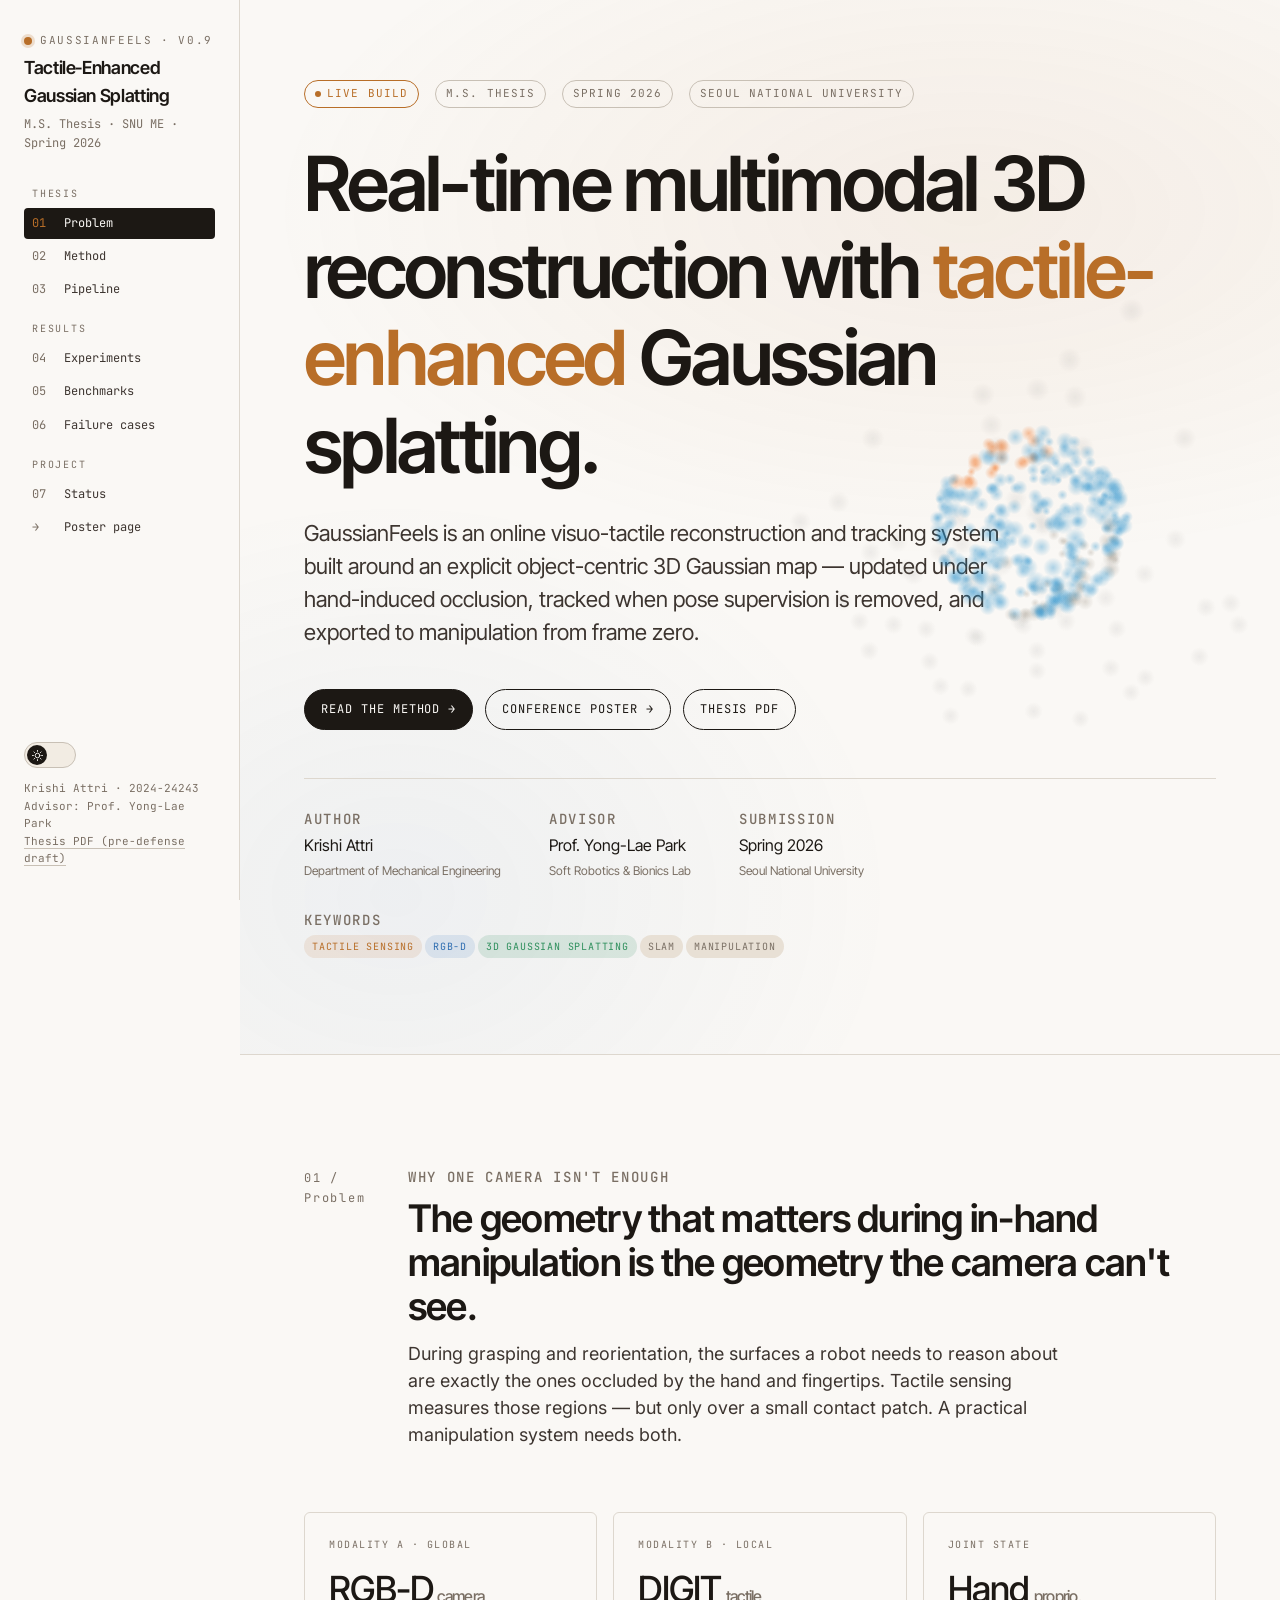
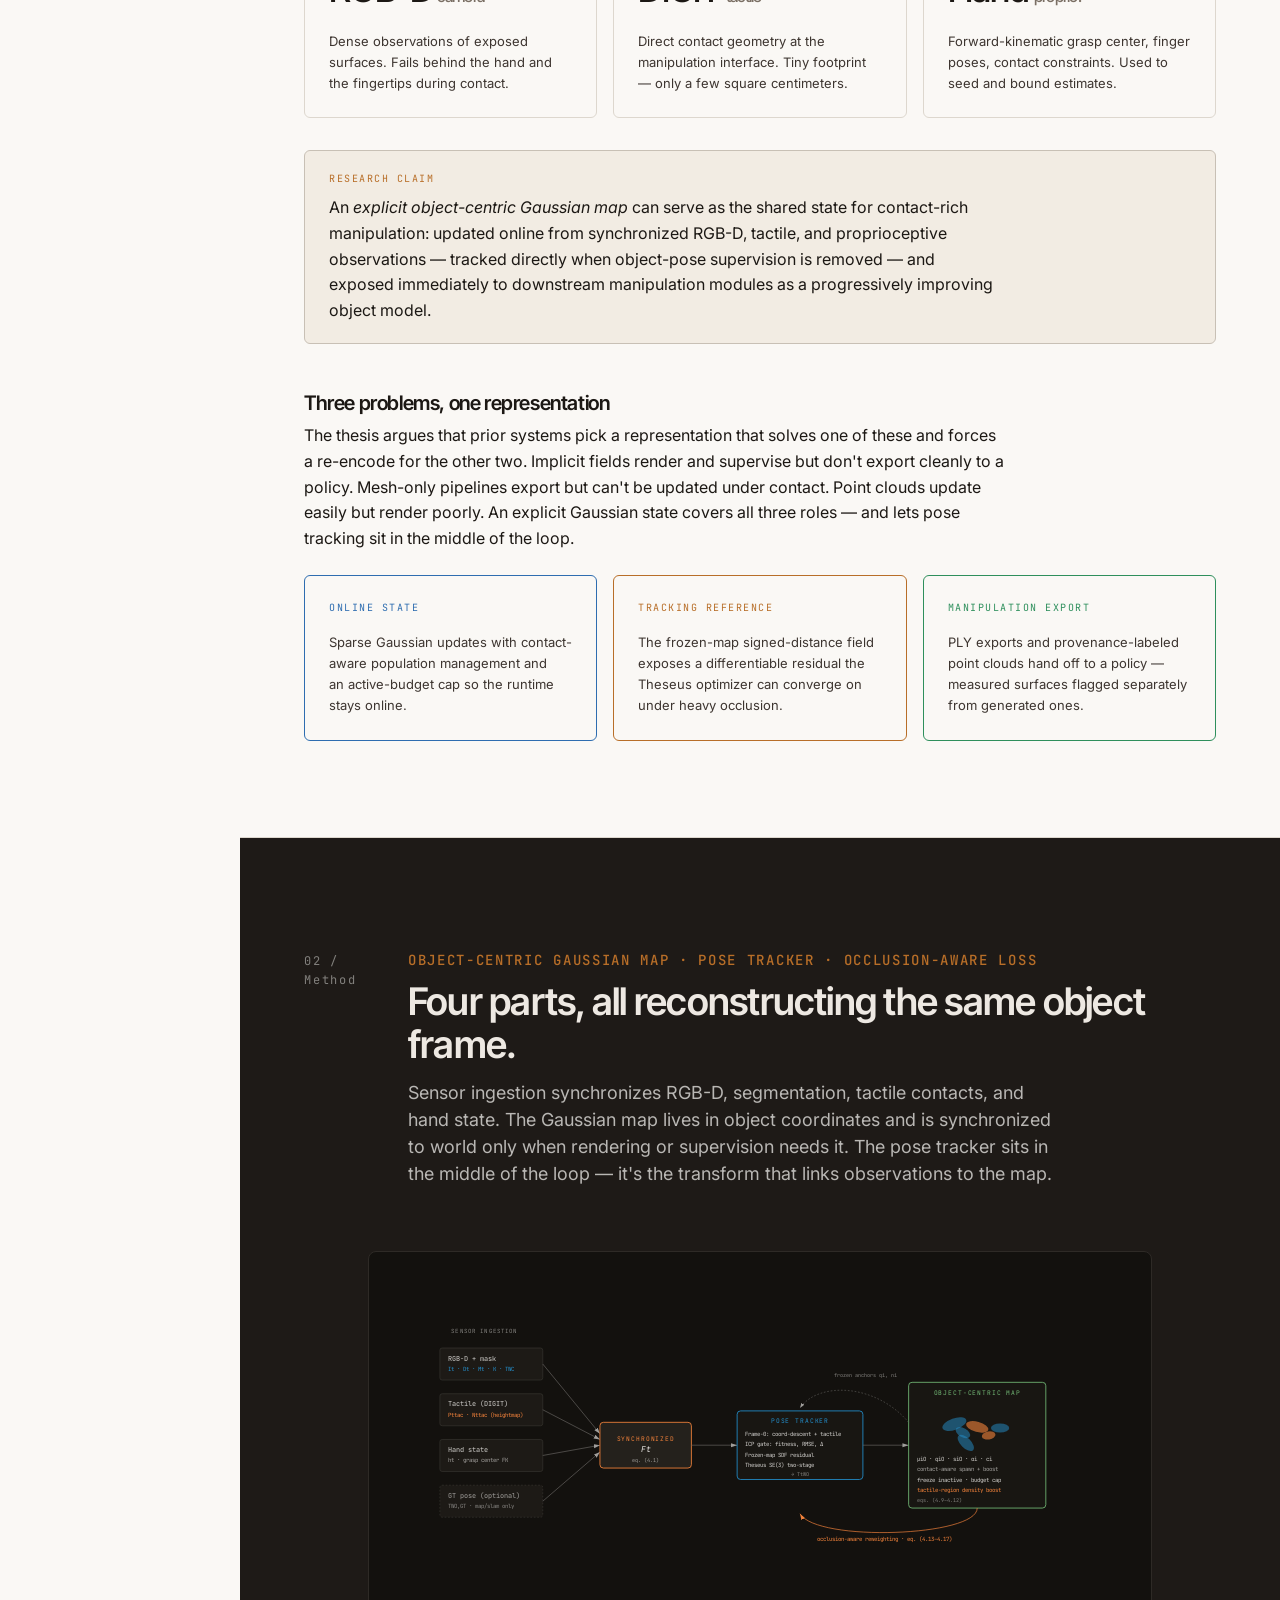
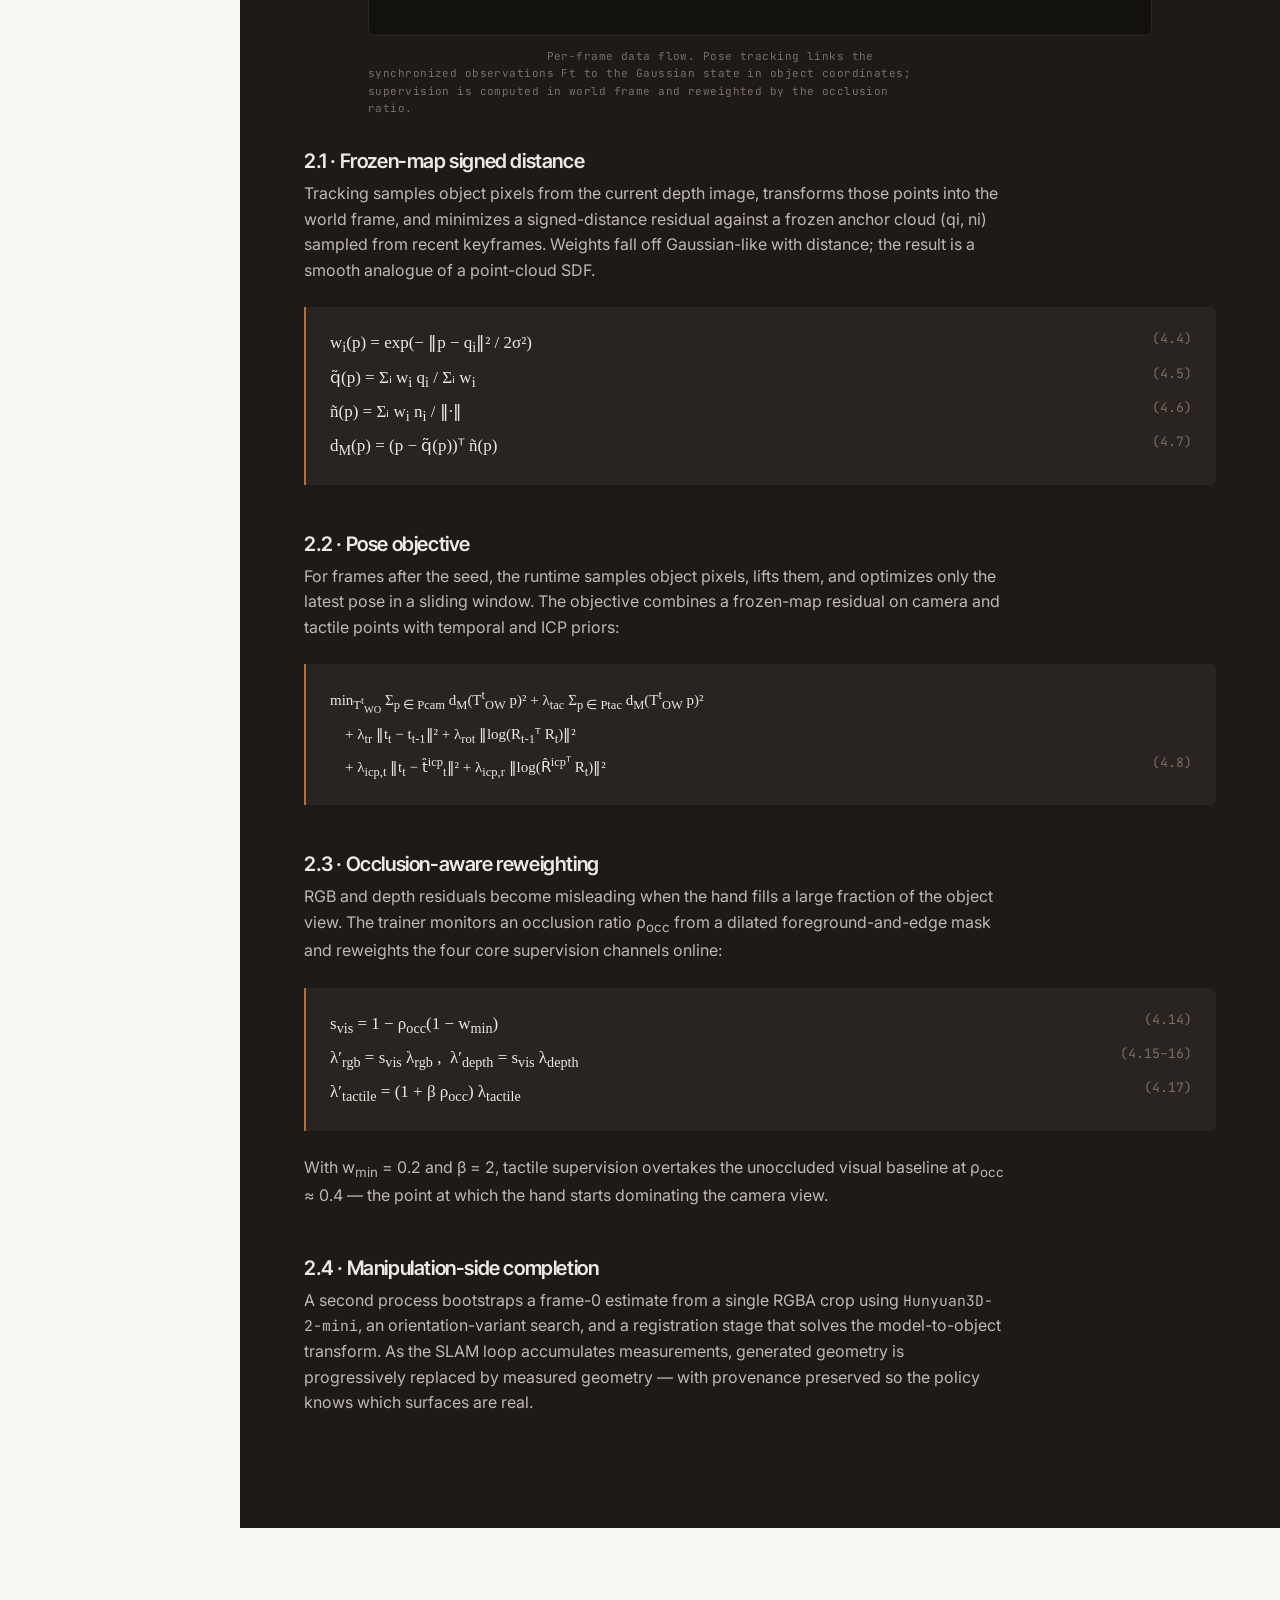
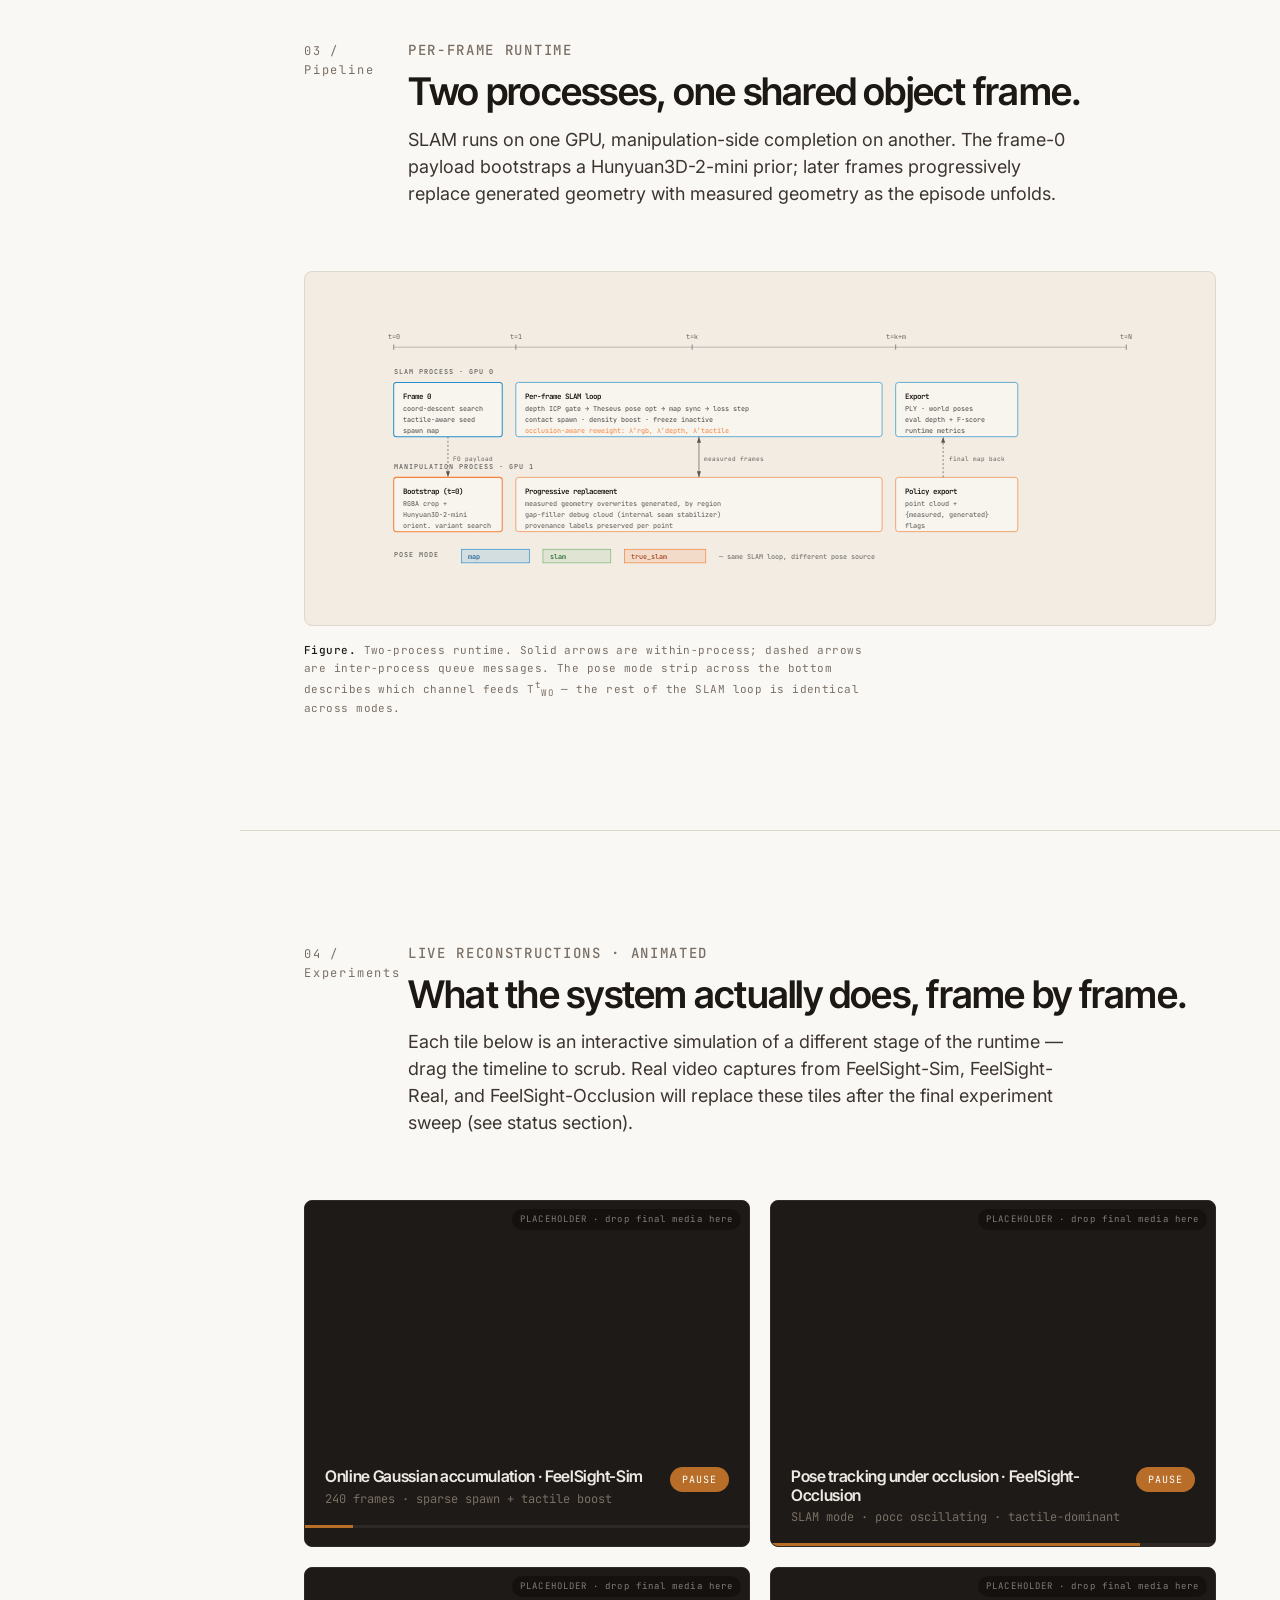
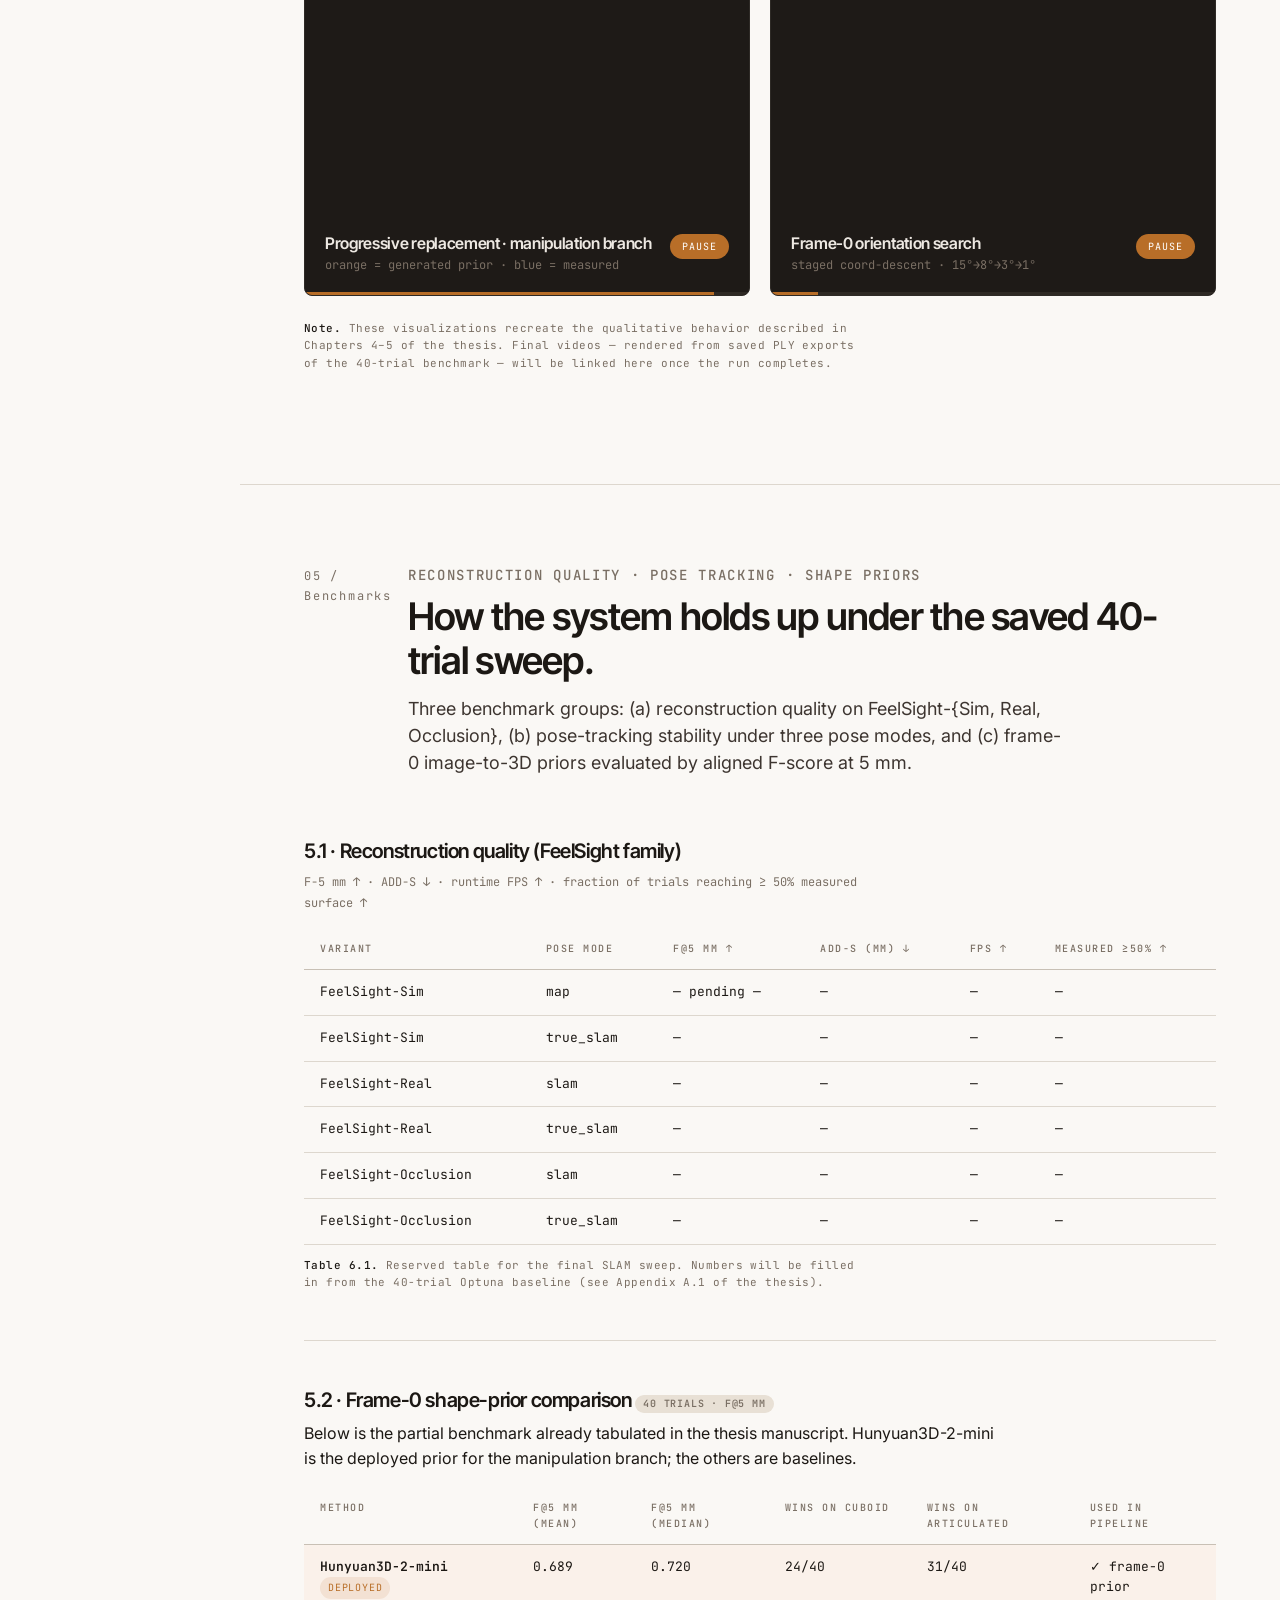
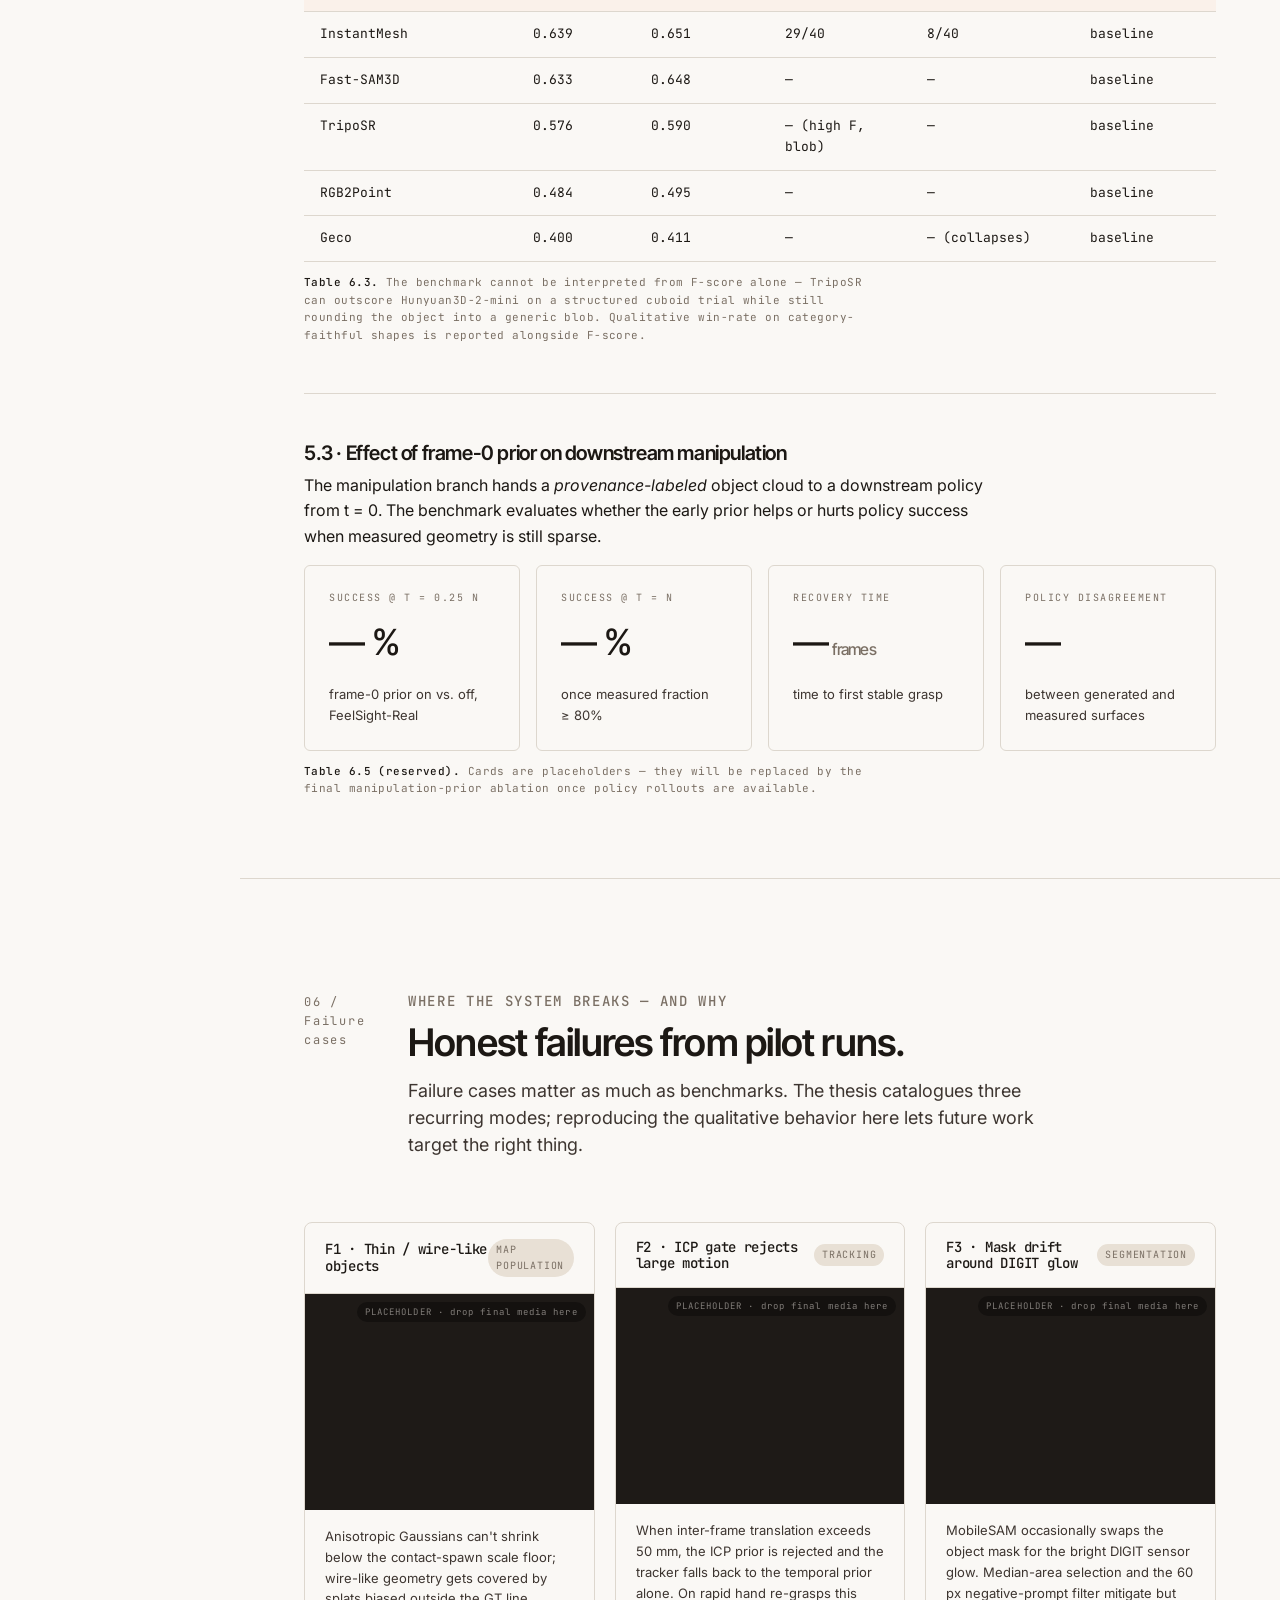
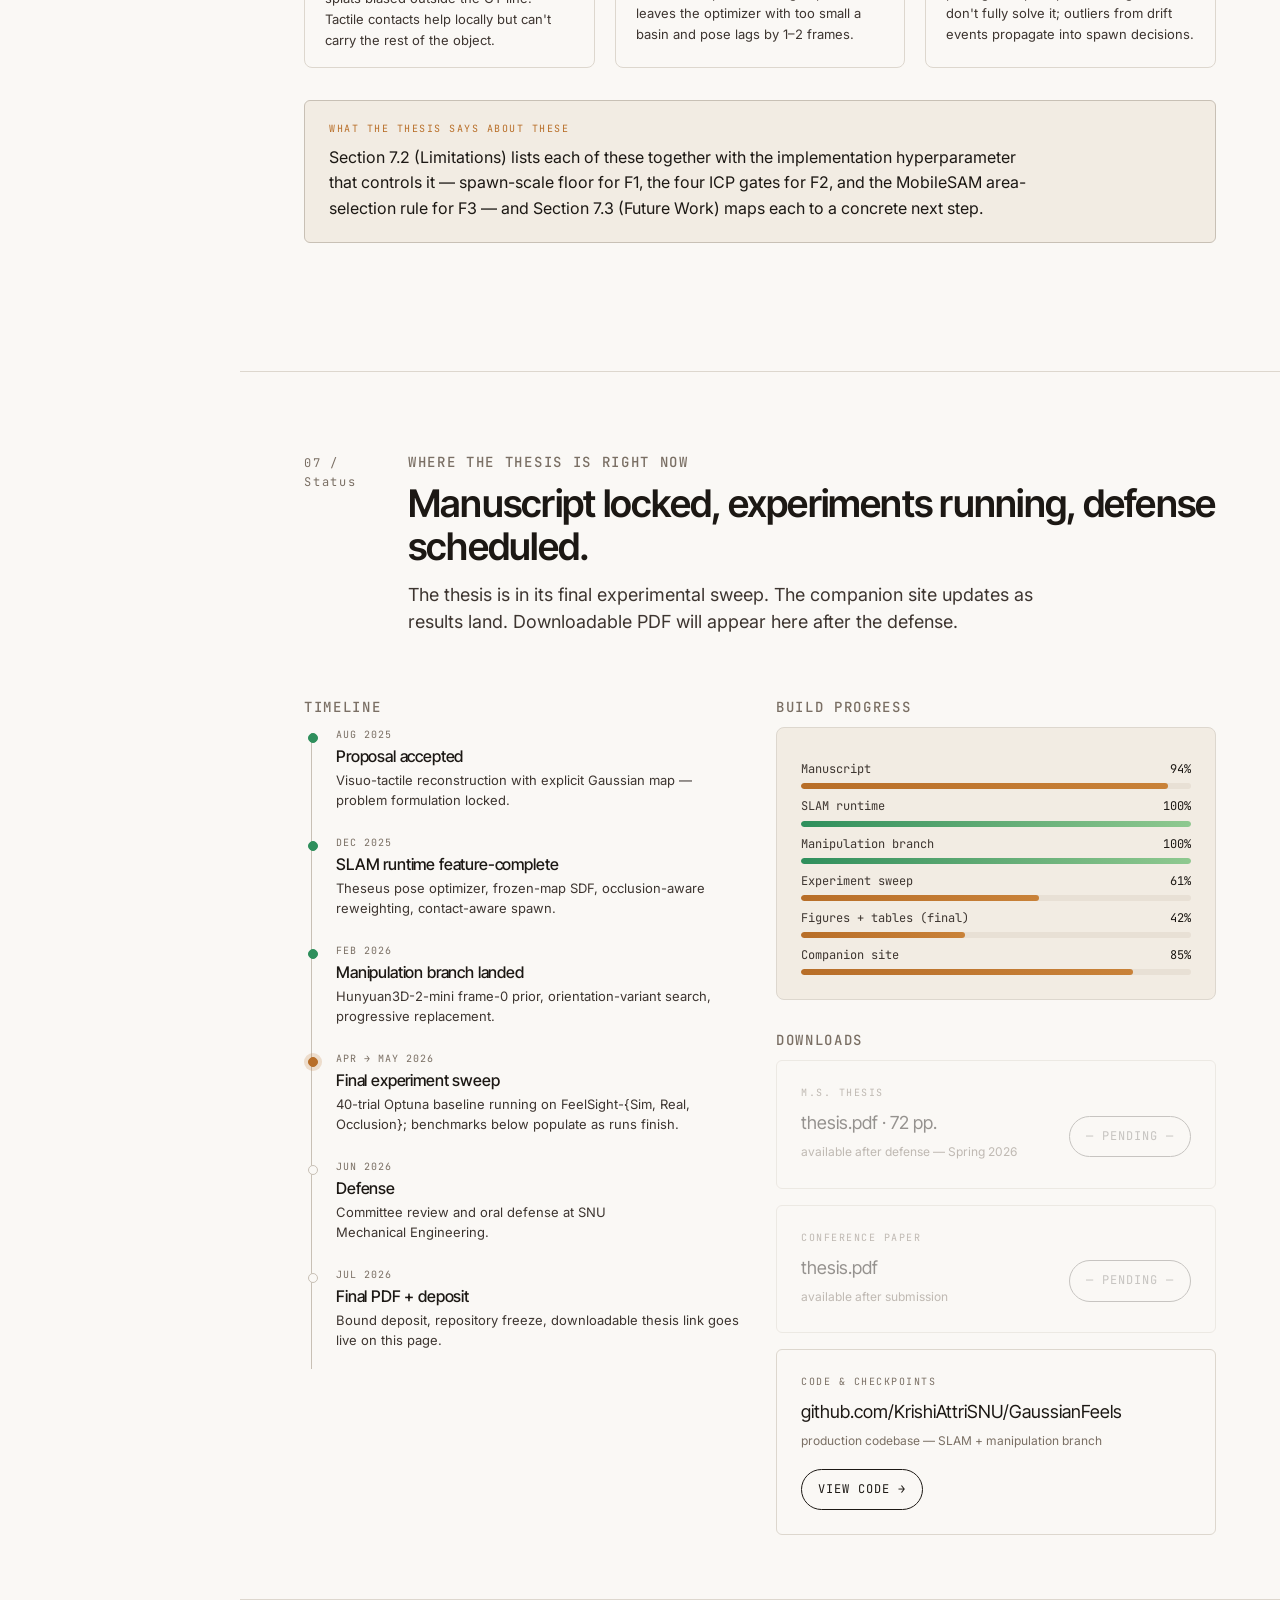
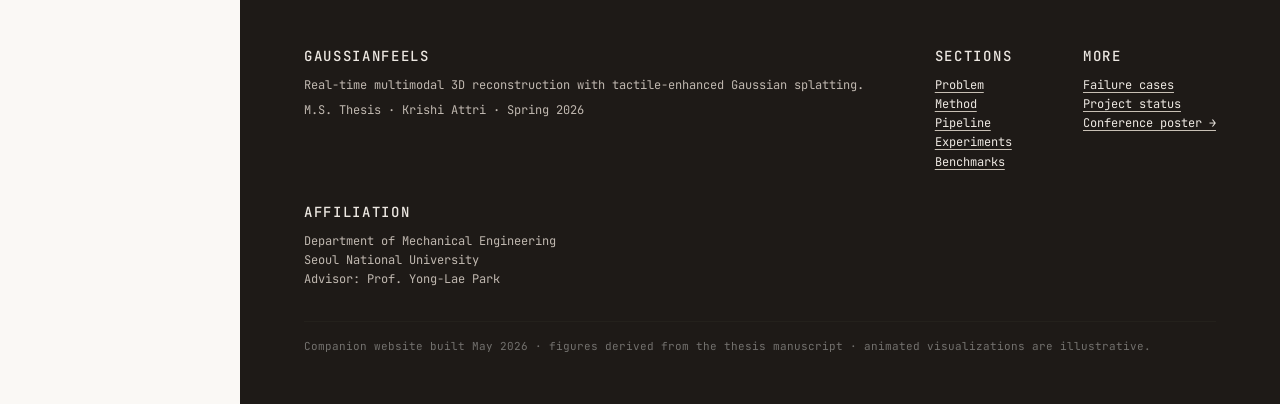
==== commit cf3ba121: "feat: light/dark mode toggle + layout and contrast fixes - Add sun/moon animated theme toggle button" ====
--- a/index.html
+++ b/index.html
@@ -8,6 +8,7 @@
   <link rel="preconnect" href="https://fonts.gstatic.com" crossorigin />
   <link href="https://fonts.googleapis.com/css2?family=Inter:wght@400;500;600&family=Inter+Tight:wght@400;500;600;700&family=JetBrains+Mono:wght@400;500&display=swap" rel="stylesheet" />
   <link rel="stylesheet" href="styles.css" />
+  <script>document.documentElement.setAttribute('data-theme', localStorage.getItem('gf-theme') || 'light');</script>
 </head>
 <body>
 <div class="shell">
@@ -40,6 +41,12 @@
     </nav>
 
     <div class="aside-foot">
+      <button class="theme-toggle" id="theme-toggle" title="Toggle light / dark mode" aria-label="Toggle light / dark mode">
+        <span class="knob">
+          <svg class="icon-sun" viewBox="0 0 24 24" fill="none" stroke="currentColor" stroke-width="2" stroke-linecap="round" stroke-linejoin="round"><circle cx="12" cy="12" r="5"/><line x1="12" y1="1" x2="12" y2="3"/><line x1="12" y1="21" x2="12" y2="23"/><line x1="4.22" y1="4.22" x2="5.64" y2="5.64"/><line x1="18.36" y1="18.36" x2="19.78" y2="19.78"/><line x1="1" y1="12" x2="3" y2="12"/><line x1="21" y1="12" x2="23" y2="12"/><line x1="4.22" y1="19.78" x2="5.64" y2="18.36"/><line x1="18.36" y1="5.64" x2="19.78" y2="4.22"/></svg>
+          <svg class="icon-moon" viewBox="0 0 24 24" fill="none" stroke="currentColor" stroke-width="2" stroke-linecap="round" stroke-linejoin="round"><path d="M21 12.79A9 9 0 1 1 11.21 3 7 7 0 0 0 21 12.79z"/></svg>
+        </span>
+      </button>
       Krishi Attri · 2024-24243<br/>
       Advisor: Prof. Yong-Lae Park<br/>
       <a href="main.pdf">Thesis PDF (pre-defense draft)</a>
@@ -852,5 +859,20 @@
   window.addEventListener('scroll', update, { passive: true });
   update();
 </script>
+<script>
+  (function() {
+    var html = document.documentElement;
+    var stored = localStorage.getItem('gf-theme') || 'light';
+    html.setAttribute('data-theme', stored);
+    var btn = document.getElementById('theme-toggle');
+    if (btn) {
+      btn.addEventListener('click', function() {
+        var next = html.getAttribute('data-theme') === 'dark' ? 'light' : 'dark';
+        html.setAttribute('data-theme', next);
+        localStorage.setItem('gf-theme', next);
+      });
+    }
+  })();
+</script>
 </body>
 </html>
--- a/styles.css
+++ b/styles.css
@@ -1,47 +1,57 @@
-/* GaussianFeels companion site — base styles */
+/* GaussianFeels companion site */
+
+/* ========== Light mode (default) ========== */
 :root {
-  --bg: oklch(0.985 0.005 80);
-  --bg-2: oklch(0.965 0.008 80);
-  --bg-3: oklch(0.93 0.01 80);
-  --ink: oklch(0.18 0.01 80);
-  --ink-2: oklch(0.32 0.008 80);
-  --ink-3: oklch(0.52 0.006 80);
-  --rule: oklch(0.88 0.008 80);
-  --rule-2: oklch(0.82 0.008 80);
-  --tactile: oklch(0.68 0.16 45);   /* warm orange — tactile / generated */
-  --measure: oklch(0.58 0.13 245);  /* cool blue — measured / camera */
-  --gauss:   oklch(0.72 0.12 145);  /* green accent — gaussian / contact */
-  --warn:    oklch(0.62 0.18 25);
+  --bg:              #faf8f5;
+  --bg-2:            #f2ece3;
+  --bg-3:            #e8e0d5;
+  --ink:             #1c1814;
+  --ink-2:           #3d3530;
+  --ink-3:           #7a6f64;
+  --rule:            #ddd7ce;
+  --rule-2:          #c8c0b5;
+  --tactile:         #b86e28;
+  --measure:         #2e6db0;
+  --gauss:           #2e8f5c;
+  --warn:            #b03020;
   --mono: 'JetBrains Mono', ui-monospace, SFMono-Regular, Menlo, monospace;
   --serif: 'Inter Tight', Inter, system-ui, sans-serif;
   --sans: Inter, system-ui, sans-serif;
-  --dark-panel: oklch(0.16 0.008 80);
-  --dark-panel-rule: oklch(0.25 0.008 80);
-  --dark-panel-ink: oklch(0.92 0.005 80);
-  --dark-panel-ink-2: oklch(0.78 0.005 80);
-  --dark-panel-ink-3: oklch(0.6 0.005 80);
-}
-
-@media (prefers-color-scheme: dark) {
-  :root {
-    --bg: oklch(0.14 0.008 80);
-    --bg-2: oklch(0.18 0.008 80);
-    --bg-3: oklch(0.22 0.01 80);
-    --ink: oklch(0.96 0.005 80);
-    --ink-2: oklch(0.82 0.005 80);
-    --ink-3: oklch(0.58 0.006 80);
-    --rule: oklch(0.26 0.008 80);
-    --rule-2: oklch(0.32 0.008 80);
-    --tactile: oklch(0.78 0.16 50);
-    --measure: oklch(0.72 0.13 245);
-    --gauss:   oklch(0.78 0.12 145);
-    --dark-panel: oklch(0.10 0.008 80);
-    --dark-panel-rule: oklch(0.22 0.008 80);
-  }
-}
+  --dark-panel:      #1e1a17;
+  --dark-panel-rule: #2e2a26;
+  --dark-panel-ink:  #ede8e2;
+  --dark-panel-ink-2:#c0b8b0;
+  --dark-panel-ink-3:#7a6f64;
+}
+
+/* ========== Dark mode ========== */
+[data-theme="dark"] {
+  --bg:              #131110;
+  --bg-2:            #1a1714;
+  --bg-3:            #221e1a;
+  --ink:             #ede8e2;
+  --ink-2:           #b8b0a8;
+  --ink-3:           #786e64;
+  --rule:            #2e2924;
+  --rule-2:          #3e3830;
+  --tactile:         #d98c45;
+  --measure:         #4d8fd4;
+  --gauss:           #4db87e;
+  --warn:            #e06050;
+  --dark-panel:      #0c0b09;
+  --dark-panel-rule: #1a1714;
+  --dark-panel-ink:  #ede8e2;
+  --dark-panel-ink-2:#b8b0a8;
+  --dark-panel-ink-3:#786e64;
+}
+
+/* Smooth theme transitions — only on colour-bearing properties */
+body, aside.nav, section, .hero, .card, .video-card,
+footer.site, .toc a, .btn, .math-block, .callout,
+.thtable td, .thtable th { transition: background-color 0.25s ease, color 0.2s ease, border-color 0.2s ease; }
 
 * { box-sizing: border-box; }
-html, body { margin: 0; padding: 0; }
+html, body { margin: 0; padding: 0; width: 100%; min-height: 100vh; overflow-x: hidden; }
 body {
   font-family: var(--sans);
   font-size: 16px;
@@ -53,25 +63,29 @@
 }
 
 a { color: var(--ink); text-decoration: underline; text-decoration-color: var(--rule-2); text-underline-offset: 3px; text-decoration-thickness: 1px; }
-a:hover { text-decoration-color: var(--tactile); color: var(--ink); }
-
-::selection { background: oklch(0.88 0.12 50); color: var(--ink); }
+a:hover { text-decoration-color: var(--tactile); }
+
+::selection { background: #e8c89a; color: #1c1814; }
 
 h1, h2, h3, h4 { font-family: var(--serif); font-weight: 600; letter-spacing: -0.02em; line-height: 1.15; color: var(--ink); }
-h1 { font-size: clamp(40px, 6vw, 76px); letter-spacing: -0.035em; font-weight: 600; }
+h1 { font-size: clamp(40px, 6vw, 76px); letter-spacing: -0.035em; }
 h2 { font-size: clamp(28px, 3vw, 38px); margin: 0 0 12px; }
 h3 { font-size: 20px; margin: 0 0 8px; }
 h4 { font-size: 14px; text-transform: uppercase; letter-spacing: 0.12em; font-family: var(--mono); font-weight: 500; color: var(--ink-3); margin: 0 0 12px; }
 
 p { margin: 0 0 16px; text-wrap: pretty; max-width: 70ch; }
 small { font-size: 12px; color: var(--ink-3); }
-
 code, .mono { font-family: var(--mono); font-size: 0.92em; }
 em { font-style: italic; }
 strong { font-weight: 600; }
 
 /* ========== Layout ========== */
-.shell { display: grid; grid-template-columns: 240px 1fr; max-width: 1440px; margin: 0 auto; }
+.shell {
+  display: grid;
+  grid-template-columns: 240px 1fr;
+  width: 100%;
+  min-height: 100vh;
+}
 
 aside.nav {
   position: sticky; top: 0; align-self: start;
@@ -82,7 +96,7 @@
 }
 .brand { display: flex; flex-direction: column; gap: 4px; }
 .brand .mark { display: flex; align-items: center; gap: 8px; font-family: var(--mono); font-size: 11px; letter-spacing: 0.15em; text-transform: uppercase; color: var(--ink-3); }
-.brand .mark .dot { width: 8px; height: 8px; border-radius: 50%; background: var(--tactile); box-shadow: 0 0 0 3px oklch(0.68 0.16 45 / 0.18); }
+.brand .mark .dot { width: 8px; height: 8px; border-radius: 50%; background: var(--tactile); box-shadow: 0 0 0 3px color-mix(in srgb, var(--tactile) 20%, transparent); }
 .brand .title { font-family: var(--serif); font-weight: 600; font-size: 18px; letter-spacing: -0.02em; }
 .brand .sub { font-size: 12px; color: var(--ink-3); font-family: var(--mono); }
 
@@ -90,25 +104,56 @@
 .toc a { display: flex; gap: 10px; padding: 6px 8px; border-radius: 4px; text-decoration: none; color: var(--ink-2); align-items: baseline; }
 .toc a:hover { background: var(--bg-2); color: var(--ink); }
 .toc a.active { background: var(--ink); color: var(--bg); }
-.toc a.active .num { color: oklch(0.85 0.05 50); }
+.toc a.active .num { color: var(--tactile); }
 .toc .num { color: var(--ink-3); width: 22px; flex-shrink: 0; }
-.toc .label { letter-spacing: 0.02em; }
 .toc-group { display: flex; flex-direction: column; gap: 2px; margin-bottom: 6px; }
 .toc-group .group-title { font-size: 10px; letter-spacing: 0.18em; text-transform: uppercase; color: var(--ink-3); padding: 8px 8px 4px; }
 
 .aside-foot { margin-top: auto; font-size: 11px; color: var(--ink-3); font-family: var(--mono); line-height: 1.6; }
+.aside-foot .theme-toggle { margin-bottom: 12px; }
 .aside-foot a { color: var(--ink-3); }
 
+/* ========== Theme toggle ========== */
+.theme-toggle {
+  display: flex; align-items: center; gap: 0;
+  background: var(--bg-2);
+  border: 1px solid var(--rule-2);
+  border-radius: 100px;
+  padding: 3px;
+  cursor: pointer;
+  width: 52px; height: 26px;
+  position: relative;
+  flex-shrink: 0;
+  transition: background 0.25s ease, border-color 0.25s ease;
+}
+.theme-toggle .knob {
+  position: absolute;
+  width: 20px; height: 20px;
+  border-radius: 50%;
+  background: var(--ink);
+  top: 2px; left: 2px;
+  display: flex; align-items: center; justify-content: center;
+  transition: transform 0.3s cubic-bezier(0.34, 1.56, 0.64, 1), background 0.25s ease;
+}
+[data-theme="dark"] .theme-toggle .knob { transform: translateX(26px); }
+.theme-toggle .knob svg { width: 11px; height: 11px; stroke: var(--bg); fill: none; stroke-width: 2; stroke-linecap: round; transition: opacity 0.2s ease; }
+.theme-toggle .knob .icon-sun  { position: absolute; }
+.theme-toggle .knob .icon-moon { position: absolute; }
+[data-theme="dark"]  .theme-toggle .knob .icon-sun  { opacity: 0; }
+[data-theme="light"] .theme-toggle .knob .icon-moon { opacity: 0; }
+[data-theme="dark"]  .theme-toggle .knob .icon-moon { opacity: 1; }
+[data-theme="light"] .theme-toggle .knob .icon-sun  { opacity: 1; }
+
 main { min-width: 0; }
 
 section { padding: 96px 64px; border-bottom: 1px solid var(--rule); position: relative; }
-section.tight { padding: 64px 64px; }
+section.tight { padding: 64px; }
 section.dark { background: var(--dark-panel); color: var(--dark-panel-ink); border-bottom: none; }
 section.dark h1, section.dark h2, section.dark h3 { color: var(--dark-panel-ink); }
 section.dark h4 { color: var(--dark-panel-ink-3); }
 section.dark p { color: var(--dark-panel-ink-2); }
 section.dark .figcap { color: var(--dark-panel-ink-3); }
-section.dark .math-block { background: oklch(0.22 0.008 80); color: var(--dark-panel-ink); border-left-color: var(--tactile); }
+section.dark .math-block { background: #2a2420; color: var(--dark-panel-ink); border-left-color: var(--tactile); }
 section.dark .math-block .eq-num { color: var(--dark-panel-ink-3); }
 
 .section-head { display: grid; grid-template-columns: 80px 1fr; gap: 24px; align-items: baseline; margin-bottom: 48px; }
@@ -122,13 +167,13 @@
 .hero {
   padding: 80px 64px 96px;
   background:
-    radial-gradient(ellipse 800px 400px at 80% 20%, oklch(0.72 0.16 45 / 0.08), transparent),
-    radial-gradient(ellipse 600px 500px at 20% 90%, oklch(0.58 0.13 245 / 0.06), transparent),
+    radial-gradient(ellipse 700px 350px at 70% 20%, color-mix(in srgb, var(--tactile) 8%, transparent), transparent),
+    radial-gradient(ellipse 500px 400px at 15% 85%, color-mix(in srgb, var(--measure) 6%, transparent), transparent),
     var(--bg);
   position: relative;
   overflow: hidden;
 }
-.hero-meta { display: flex; gap: 16px; font-family: var(--mono); font-size: 11px; letter-spacing: 0.1em; text-transform: uppercase; color: var(--ink-3); margin-bottom: 32px; }
+.hero-meta { display: flex; gap: 16px; font-family: var(--mono); font-size: 11px; letter-spacing: 0.1em; text-transform: uppercase; color: var(--ink-3); margin-bottom: 32px; flex-wrap: wrap; }
 .hero-meta .pill { border: 1px solid var(--rule-2); padding: 4px 10px; border-radius: 100px; }
 .hero-meta .pill.live { border-color: var(--tactile); color: var(--tactile); }
 .hero-meta .pill.live::before { content: ''; display: inline-block; width: 6px; height: 6px; background: var(--tactile); border-radius: 50%; margin-right: 6px; vertical-align: middle; animation: pulse 1.6s ease-in-out infinite; }
@@ -145,24 +190,19 @@
 
 .hero-canvas {
   position: absolute; top: 0; right: 0; width: 48%; height: 100%;
-  pointer-events: none; opacity: 0.9;
-}
-
-/* ========== Figures and inserts ========== */
+  pointer-events: none; opacity: 0.9; background: transparent;
+}
+
+/* ========== Figures ========== */
 figure { margin: 32px 0; }
 figure.full { margin-left: -64px; margin-right: -64px; }
 .figcap { font-family: var(--mono); font-size: 11px; letter-spacing: 0.04em; color: var(--ink-3); margin-top: 12px; line-height: 1.6; max-width: 80ch; }
 .figcap .figlabel { color: var(--ink); font-weight: 500; }
 
-.frame {
-  border: 1px solid var(--rule);
-  background: var(--bg-2);
-  border-radius: 8px;
-  overflow: hidden;
-}
+.frame { border: 1px solid var(--rule); background: var(--bg-2); border-radius: 8px; overflow: hidden; }
 .frame.dark { background: var(--dark-panel); border-color: var(--dark-panel-rule); }
 
-/* ========== Cards / grids ========== */
+/* ========== Cards ========== */
 .cards { display: grid; gap: 16px; }
 .cards.c2 { grid-template-columns: 1fr 1fr; }
 .cards.c3 { grid-template-columns: repeat(3, 1fr); }
@@ -179,11 +219,10 @@
 .card .val .unit { font-size: 16px; color: var(--ink-3); margin-left: 4px; }
 .card p { font-size: 13px; color: var(--ink-2); margin: 4px 0 0; }
 
-/* tag */
 .tag { display: inline-flex; align-items: center; gap: 6px; padding: 3px 8px; border-radius: 100px; font-family: var(--mono); font-size: 10px; letter-spacing: 0.08em; text-transform: uppercase; }
-.tag.tactile { background: oklch(0.68 0.16 45 / 0.12); color: oklch(0.45 0.16 45); }
-.tag.measure { background: oklch(0.58 0.13 245 / 0.12); color: oklch(0.4 0.13 245); }
-.tag.gauss   { background: oklch(0.72 0.12 145 / 0.15); color: oklch(0.4 0.12 145); }
+.tag.tactile { background: color-mix(in srgb, var(--tactile) 12%, transparent); color: var(--tactile); }
+.tag.measure { background: color-mix(in srgb, var(--measure) 12%, transparent); color: var(--measure); }
+.tag.gauss   { background: color-mix(in srgb, var(--gauss)   15%, transparent); color: var(--gauss); }
 .tag.muted   { background: var(--bg-3); color: var(--ink-3); }
 
 /* ========== Tables ========== */
@@ -191,15 +230,11 @@
 .thtable th, .thtable td { text-align: left; padding: 12px 16px; border-bottom: 1px solid var(--rule); vertical-align: top; }
 .thtable thead th { font-size: 10px; letter-spacing: 0.15em; text-transform: uppercase; color: var(--ink-3); border-bottom: 1px solid var(--rule-2); font-weight: 500; }
 .thtable tbody tr:hover { background: var(--bg-2); }
-.thtable td.num { font-variant-numeric: tabular-nums; }
 
 /* ========== Math ========== */
-.math {
-  font-family: 'Latin Modern Math', 'Cambria Math', 'STIX Two Math', serif;
-  font-style: italic;
-}
+.math { font-family: 'Latin Modern Math', 'Cambria Math', serif; font-style: italic; }
 .math-block {
-  font-family: 'Latin Modern Math', 'Cambria Math', 'STIX Two Math', serif;
+  font-family: 'Latin Modern Math', 'Cambria Math', serif;
   background: var(--bg-2);
   border-left: 2px solid var(--tactile);
   padding: 20px 24px;
@@ -211,7 +246,7 @@
 }
 .math-block .eq-num { float: right; color: var(--ink-3); font-family: var(--mono); font-style: normal; font-size: 13px; }
 
-/* ========== Pipeline diagram ========== */
+/* ========== Pipeline ========== */
 .pipeline { padding: 48px; background: var(--bg-2); border-radius: 8px; border: 1px solid var(--rule); }
 .pipeline svg { width: 100%; height: auto; display: block; }
 
@@ -220,8 +255,7 @@
 .video-card {
   background: var(--dark-panel);
   color: var(--dark-panel-ink);
-  border-radius: 8px;
-  overflow: hidden;
+  border-radius: 8px; overflow: hidden;
   border: 1px solid var(--dark-panel-rule);
   position: relative;
 }
@@ -231,31 +265,22 @@
 .video-card .meta h3 { font-size: 16px; color: var(--dark-panel-ink); margin: 0 0 4px; }
 .video-card .meta p { font-size: 12px; color: var(--dark-panel-ink-3); margin: 0; font-family: var(--mono); }
 .video-card .meta .play { background: var(--tactile); color: white; border: none; border-radius: 100px; padding: 6px 12px; font-family: var(--mono); font-size: 10px; letter-spacing: 0.1em; text-transform: uppercase; cursor: pointer; flex-shrink: 0; }
-.video-card .meta .play:hover { filter: brightness(1.05); }
-.video-card .scrubber { height: 3px; background: oklch(0.25 0.008 80); position: relative; cursor: pointer; }
+.video-card .scrubber { height: 3px; background: #2e2924; position: relative; cursor: pointer; }
 .video-card .scrubber .fill { height: 100%; background: var(--tactile); width: 0%; transition: width 0.1s linear; }
 
-/* Replaceable media slot — drop in <img>, <video>, or leave the canvas placeholder */
 .media-slot { position: relative; width: 100%; height: 100%; }
 .media-slot[data-state="placeholder"]::after {
   content: 'PLACEHOLDER · drop final media here';
   position: absolute; top: 8px; right: 8px;
   font-family: var(--mono); font-size: 9px; letter-spacing: 0.12em;
-  color: oklch(0.85 0.005 80 / 0.55);
-  background: oklch(0 0 0 / 0.35); padding: 3px 8px; border-radius: 100px;
+  color: rgba(237, 232, 226, 0.5);
+  background: rgba(0,0,0,0.35); padding: 3px 8px; border-radius: 100px;
   pointer-events: none;
 }
-.failure .vis .media-slot[data-state="placeholder"]::after,
-.failure-grid .media-slot[data-state="placeholder"]::after { font-size: 8px; }
 
 /* ========== Failure cases ========== */
 .failure-grid { display: grid; grid-template-columns: repeat(3, 1fr); gap: 20px; }
-.failure {
-  border: 1px solid var(--rule);
-  background: var(--bg);
-  border-radius: 8px;
-  overflow: hidden;
-}
+.failure { border: 1px solid var(--rule); background: var(--bg); border-radius: 8px; overflow: hidden; }
 .failure .top { padding: 16px 20px; display: flex; justify-content: space-between; align-items: center; border-bottom: 1px solid var(--rule); }
 .failure .top h3 { font-size: 14px; margin: 0; font-family: var(--mono); font-weight: 500; }
 .failure .vis { aspect-ratio: 4/3; background: var(--dark-panel); position: relative; overflow: hidden; }
@@ -270,24 +295,22 @@
 .tl-item { position: relative; padding-left: 32px; padding-bottom: 24px; }
 .tl-item::before { content: ''; position: absolute; left: 4px; top: 6px; width: 8px; height: 8px; border-radius: 50%; background: var(--bg); border: 1px solid var(--rule-2); }
 .tl-item.done::before { background: var(--gauss); border-color: var(--gauss); }
-.tl-item.active::before { background: var(--tactile); border-color: var(--tactile); box-shadow: 0 0 0 4px oklch(0.68 0.16 45 / 0.18); }
+.tl-item.active::before { background: var(--tactile); border-color: var(--tactile); box-shadow: 0 0 0 4px color-mix(in srgb, var(--tactile) 20%, transparent); }
 .tl-item .when { font-family: var(--mono); font-size: 10px; letter-spacing: 0.1em; text-transform: uppercase; color: var(--ink-3); }
-.tl-item h4 { margin: 4px 0 4px; font-family: var(--serif); text-transform: none; letter-spacing: -0.01em; font-size: 16px; color: var(--ink); }
+.tl-item h4 { margin: 4px 0; font-family: var(--serif); text-transform: none; letter-spacing: -0.01em; font-size: 16px; color: var(--ink); }
 .tl-item p { font-size: 13px; color: var(--ink-2); margin: 0; }
 
-.progress {
-  background: var(--bg-2); border: 1px solid var(--rule); padding: 24px; border-radius: 8px;
-}
+.progress { background: var(--bg-2); border: 1px solid var(--rule); padding: 24px; border-radius: 8px; }
 .progress .row { display: flex; justify-content: space-between; padding: 8px 0; border-bottom: 1px dashed var(--rule); font-family: var(--mono); font-size: 12px; }
 .progress .row:last-child { border-bottom: none; }
 .progress .row .k { color: var(--ink-2); }
 .progress .row .v { color: var(--ink); font-variant-numeric: tabular-nums; }
 .bar { height: 6px; background: var(--bg-3); border-radius: 100px; overflow: hidden; margin-top: 4px; }
-.bar .fill { height: 100%; background: linear-gradient(90deg, var(--tactile), oklch(0.78 0.14 60)); border-radius: 100px; }
+.bar .fill { height: 100%; background: linear-gradient(90deg, var(--tactile), color-mix(in srgb, var(--tactile) 70%, #f0b060)); border-radius: 100px; }
 
 /* ========== Buttons ========== */
 .btn { display: inline-flex; align-items: center; gap: 8px; padding: 10px 16px; border-radius: 100px; border: 1px solid var(--ink); background: var(--ink); color: var(--bg); font-family: var(--mono); font-size: 12px; letter-spacing: 0.08em; text-transform: uppercase; cursor: pointer; text-decoration: none; }
-.btn:hover { filter: brightness(0.92); color: var(--bg); text-decoration: none; }
+.btn:hover { opacity: 0.88; color: var(--bg); text-decoration: none; }
 .btn.ghost { background: transparent; color: var(--ink); }
 .btn.ghost:hover { background: var(--ink); color: var(--bg); }
 .btn .arrow { transition: transform 0.2s; }
@@ -305,26 +328,18 @@
 footer.site h4 { color: var(--dark-panel-ink); margin-bottom: 12px; }
 
 /* ========== Utility ========== */
-.kbd {
-  display: inline-block; padding: 1px 6px; font-family: var(--mono); font-size: 11px;
-  border: 1px solid var(--rule-2); border-bottom-width: 2px; border-radius: 4px;
-  background: var(--bg); color: var(--ink-2);
-}
-
+.kbd { display: inline-block; padding: 1px 6px; font-family: var(--mono); font-size: 11px; border: 1px solid var(--rule-2); border-bottom-width: 2px; border-radius: 4px; background: var(--bg); color: var(--ink-2); }
 .divider { height: 1px; background: var(--rule); margin: 48px 0; }
-
-.callout {
-  border: 1px solid var(--rule-2); background: var(--bg-2);
-  padding: 20px 24px; border-radius: 6px; margin: 32px 0;
-}
+.callout { border: 1px solid var(--rule-2); background: var(--bg-2); padding: 20px 24px; border-radius: 6px; margin: 32px 0; }
 .callout .label { font-family: var(--mono); font-size: 10px; letter-spacing: 0.15em; text-transform: uppercase; color: var(--tactile); margin-bottom: 8px; }
 .callout p:last-child { margin-bottom: 0; }
 
-/* ========== Responsive (basic) ========== */
+/* ========== Responsive ≤1100px ========== */
 @media (max-width: 1100px) {
   .shell { grid-template-columns: 1fr; }
   aside.nav { position: relative; height: auto; border-right: none; border-bottom: 1px solid var(--rule); padding: 24px 32px; }
   section, .hero { padding: 64px 32px; }
+  section.tight { padding: 48px 32px; }
   figure.full { margin-left: -32px; margin-right: -32px; }
   .video-grid, .failure-grid, .cards.c3, .cards.c4, .status-grid { grid-template-columns: 1fr; }
   .cards.c2 { grid-template-columns: 1fr; }
@@ -333,57 +348,41 @@
   .section-head .num { padding-top: 0; }
 }
 
-/* ========== Responsive — tablet (≤900px) ========== */
+/* ========== Responsive ≤900px ========== */
 @media (max-width: 900px) {
-  .shell { grid-template-columns: 1fr; }
-  aside.nav {
-    position: relative; height: auto;
-    border-right: none; border-bottom: 1px solid var(--rule);
-    padding: 20px 24px;
-    flex-direction: row; flex-wrap: wrap; align-items: flex-start; gap: 16px;
-  }
-  .brand { flex: 1 1 200px; }
-  .toc { flex: 2 1 300px; flex-direction: row; flex-wrap: wrap; gap: 4px; }
+  aside.nav { flex-direction: row; flex-wrap: wrap; align-items: flex-start; gap: 12px; padding: 16px 24px; }
+  .brand { flex: 1 1 180px; }
+  .toc { flex: 2 1 280px; flex-direction: row; flex-wrap: wrap; gap: 4px; }
   .toc-group { margin-bottom: 0; }
   .toc-group .group-title { display: none; }
   .aside-foot { display: none; }
-  section, .hero { padding: 56px 32px; }
-  section.tight { padding: 40px 32px; }
-  figure.full { margin-left: -32px; margin-right: -32px; }
-  .hero-canvas { display: none; }
-  .section-head { grid-template-columns: 1fr; gap: 8px; }
-  .section-head .num { padding-top: 0; }
-  .video-grid { grid-template-columns: 1fr; }
+  section, .hero { padding: 48px 28px; }
+  section.tight { padding: 36px 28px; }
+  figure.full { margin-left: -28px; margin-right: -28px; }
   .failure-grid { grid-template-columns: 1fr 1fr; }
   .cards.c3, .cards.c4 { grid-template-columns: 1fr 1fr; }
-  .status-grid { grid-template-columns: 1fr; }
-}
-
-/* ========== Responsive — mobile (≤600px) ========== */
+}
+
+/* ========== Responsive ≤600px ========== */
 @media (max-width: 600px) {
-  aside.nav { padding: 16px 20px; }
+  aside.nav { padding: 14px 16px; }
   .toc { display: none; }
-  section, .hero { padding: 40px 20px; }
-  section.tight { padding: 32px 20px; }
-  footer.site { padding: 40px 20px; }
+  section, .hero { padding: 36px 18px; }
+  section.tight { padding: 28px 18px; }
+  footer.site { padding: 36px 18px; }
   footer.site .row { flex-direction: column; gap: 24px; }
-  figure.full { margin-left: -20px; margin-right: -20px; }
-  h1 { font-size: clamp(28px, 8vw, 44px); }
-  h2 { font-size: clamp(22px, 5vw, 30px); }
+  figure.full { margin-left: -18px; margin-right: -18px; }
+  h1 { font-size: clamp(26px, 8vw, 42px); }
+  h2 { font-size: clamp(20px, 5vw, 28px); }
   .hero .deck { font-size: 17px; }
-  .hero-meta { flex-wrap: wrap; gap: 8px; }
   .hero-byline { gap: 20px; }
-  .hero-byline .item .v { font-size: 14px; }
   .cards.c2, .cards.c3, .cards.c4 { grid-template-columns: 1fr; }
   .failure-grid { grid-template-columns: 1fr; }
   .video-grid { grid-template-columns: 1fr; }
   .status-grid { grid-template-columns: 1fr; }
-  .pipeline { padding: 24px 16px; }
+  .pipeline { padding: 20px 14px; }
   .math-block { padding: 14px 16px; font-size: 14px; }
   .thtable { font-size: 12px; }
   .thtable th, .thtable td { padding: 8px 10px; }
-  /* Downloads card button stacks on small screens */
-  .card > div[style*="justify-content:space-between"] {
-    flex-direction: column; align-items: flex-start;
-  }
-}
+  .card > div[style*="justify-content:space-between"] { flex-direction: column; align-items: flex-start; }
+}
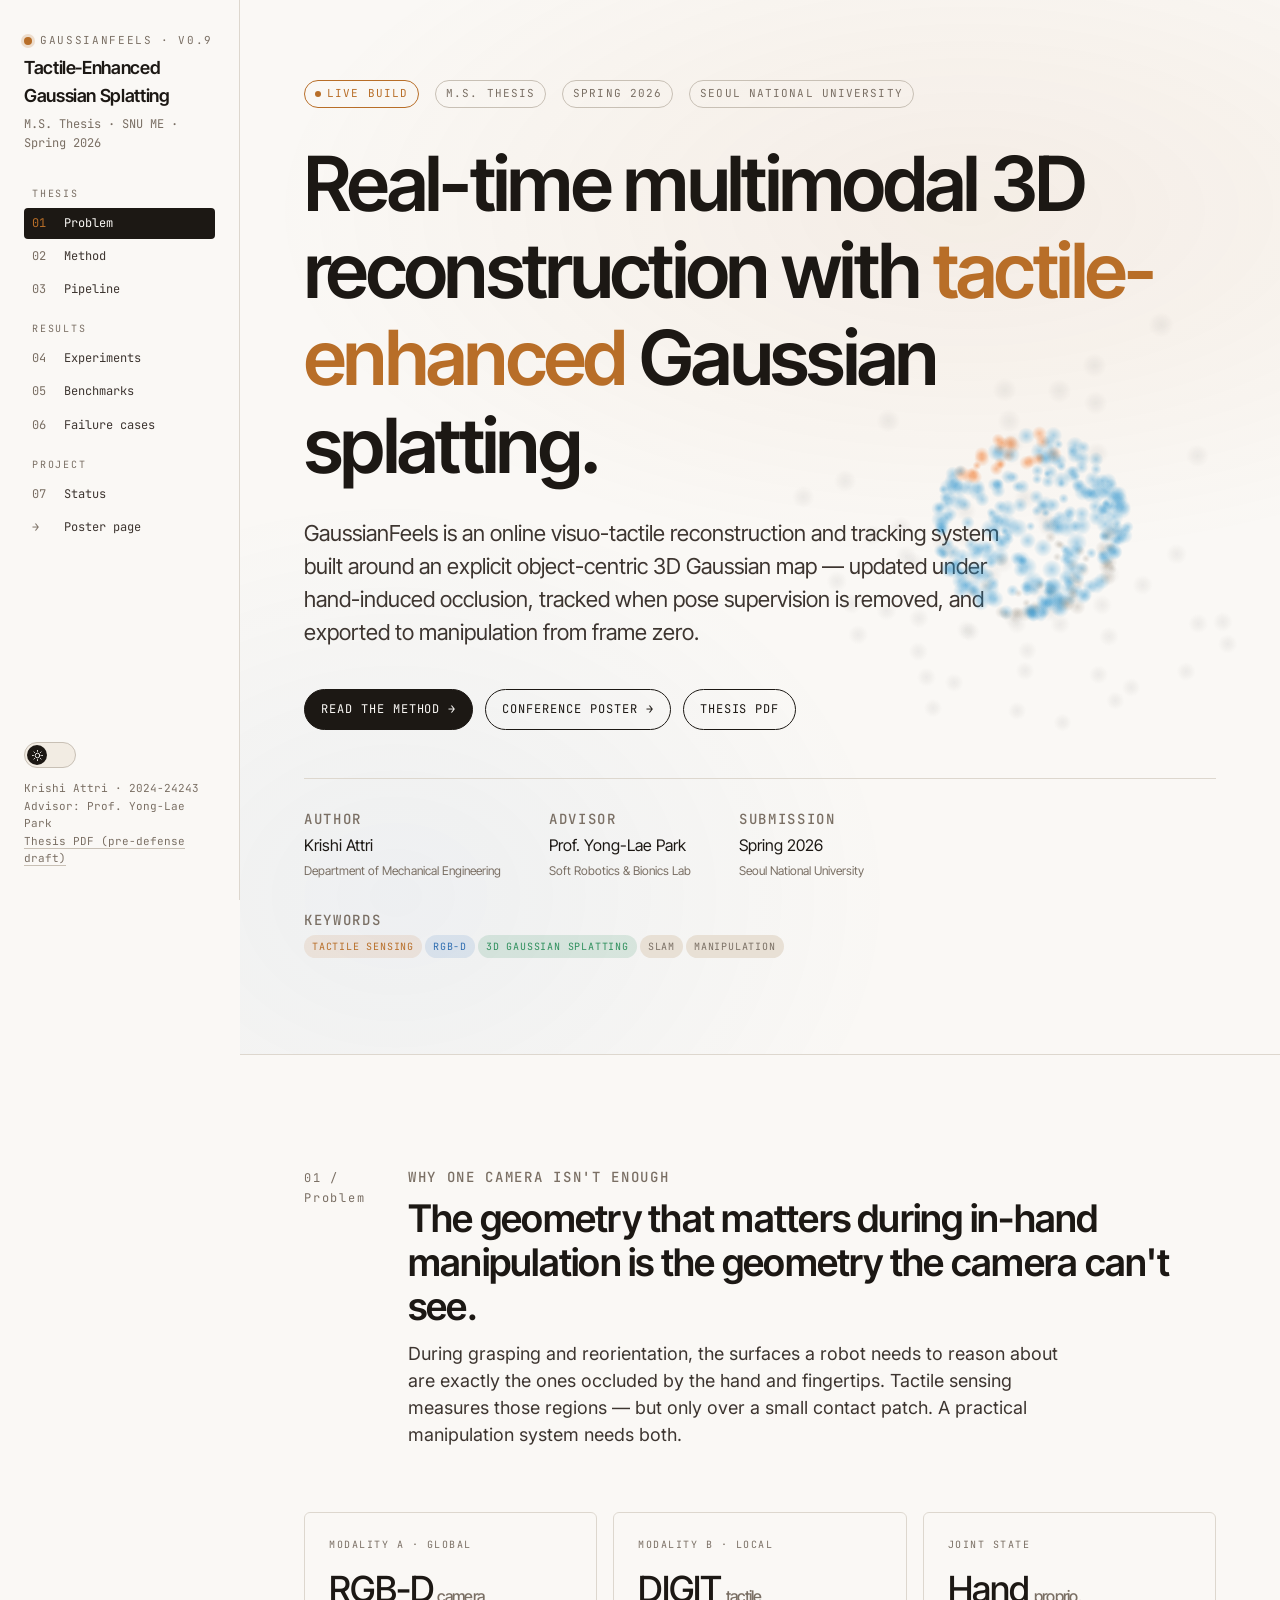
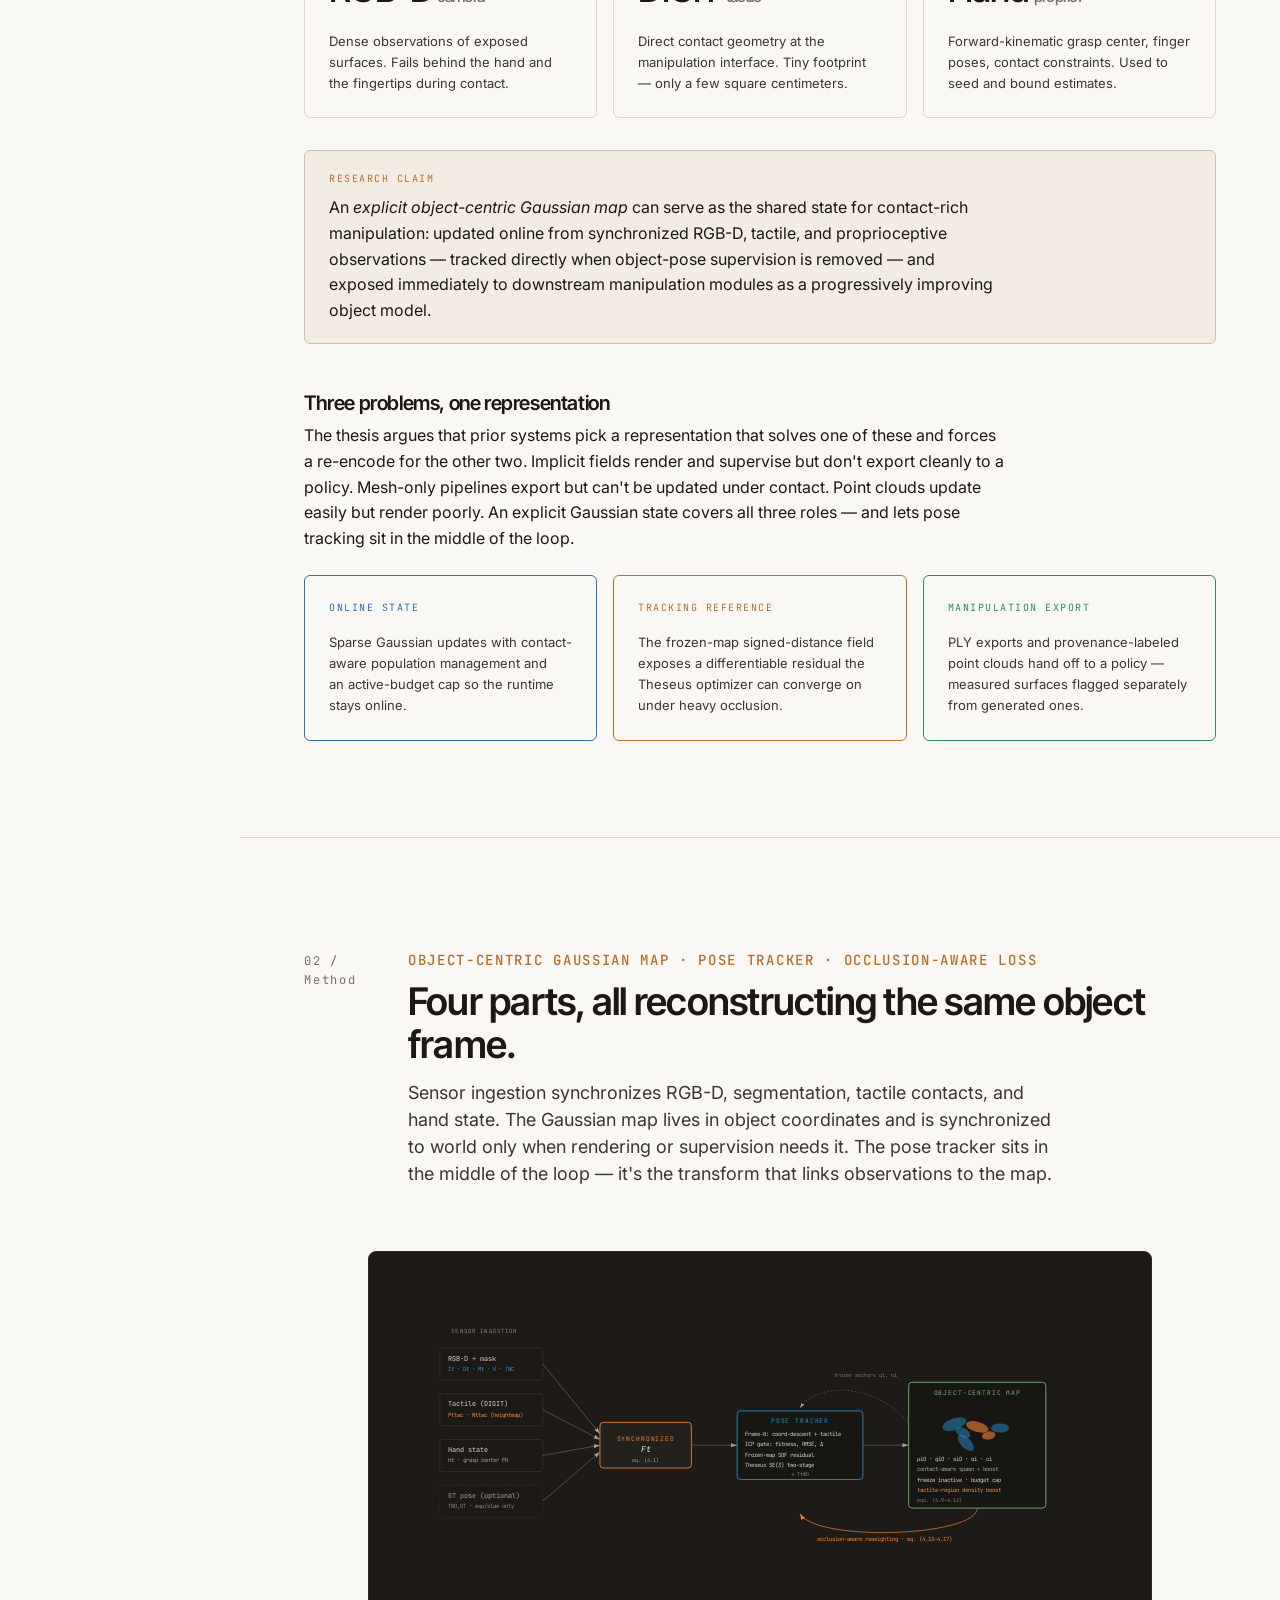
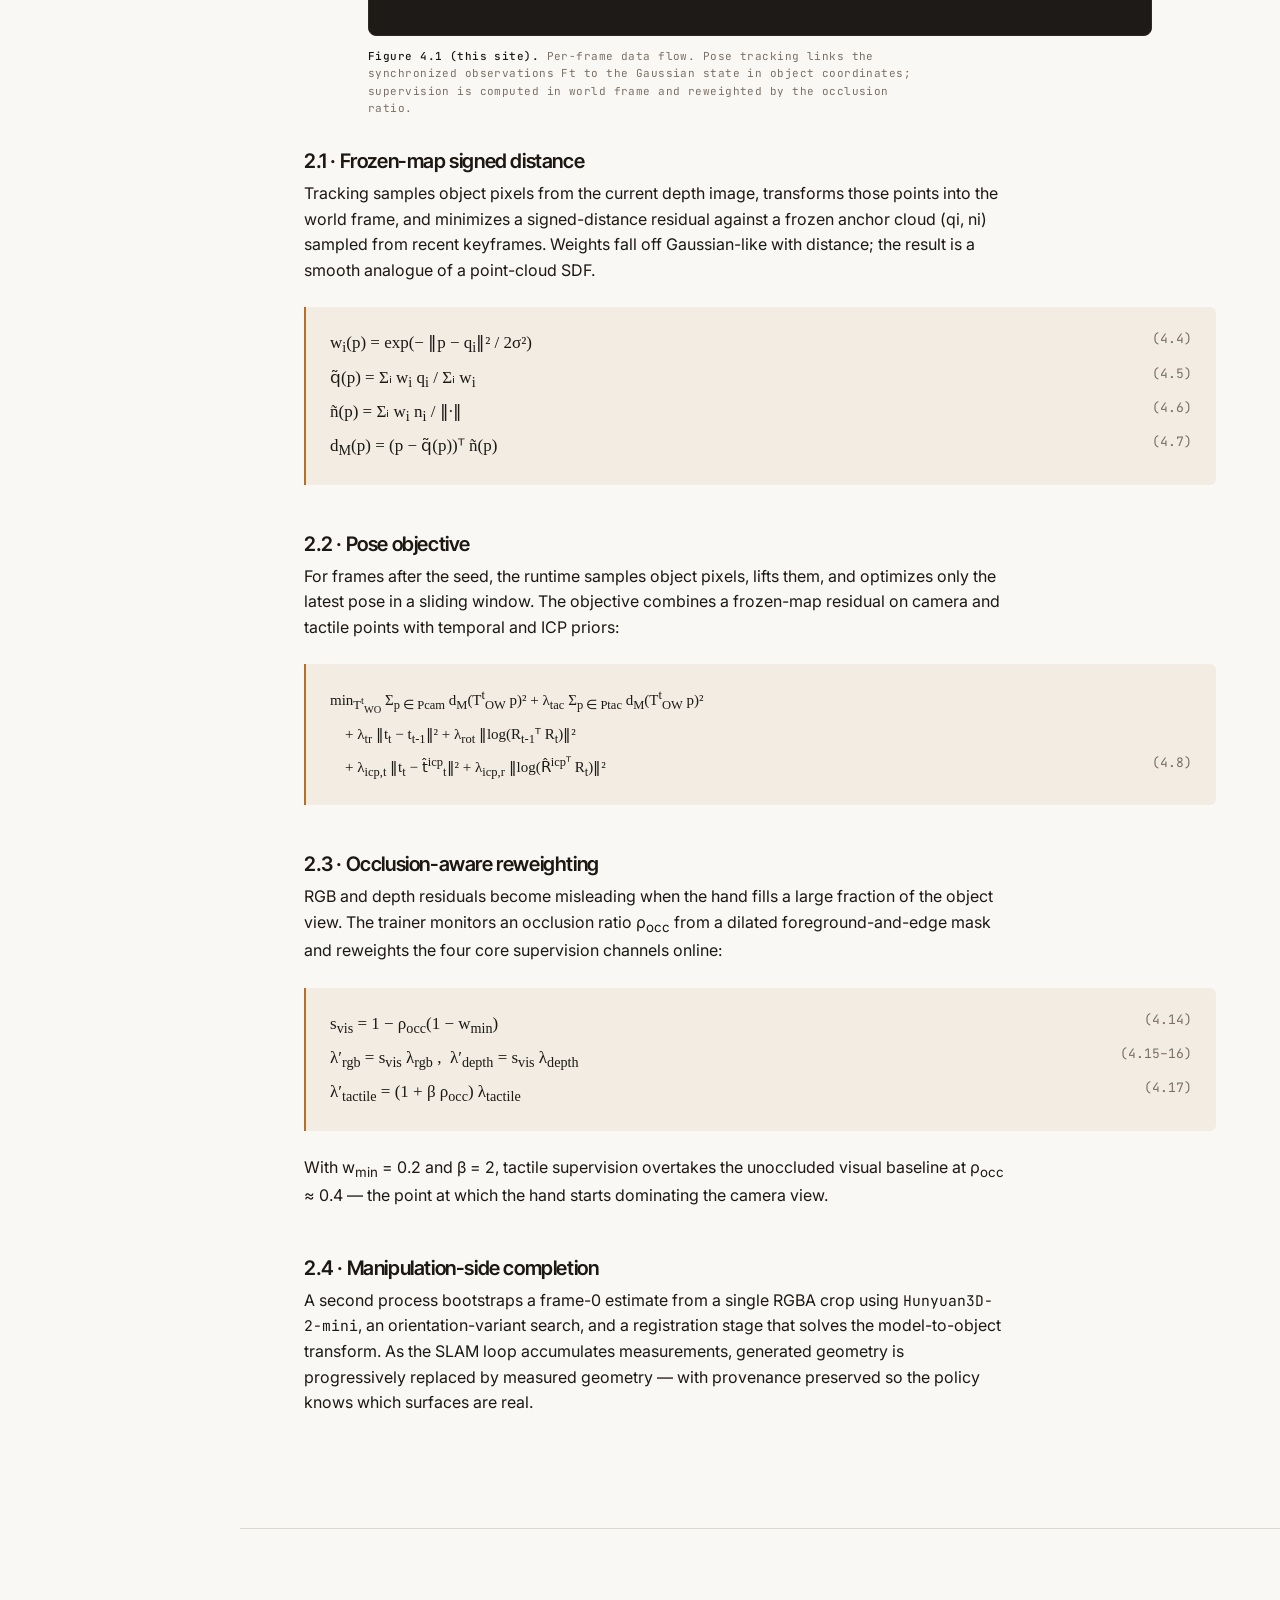
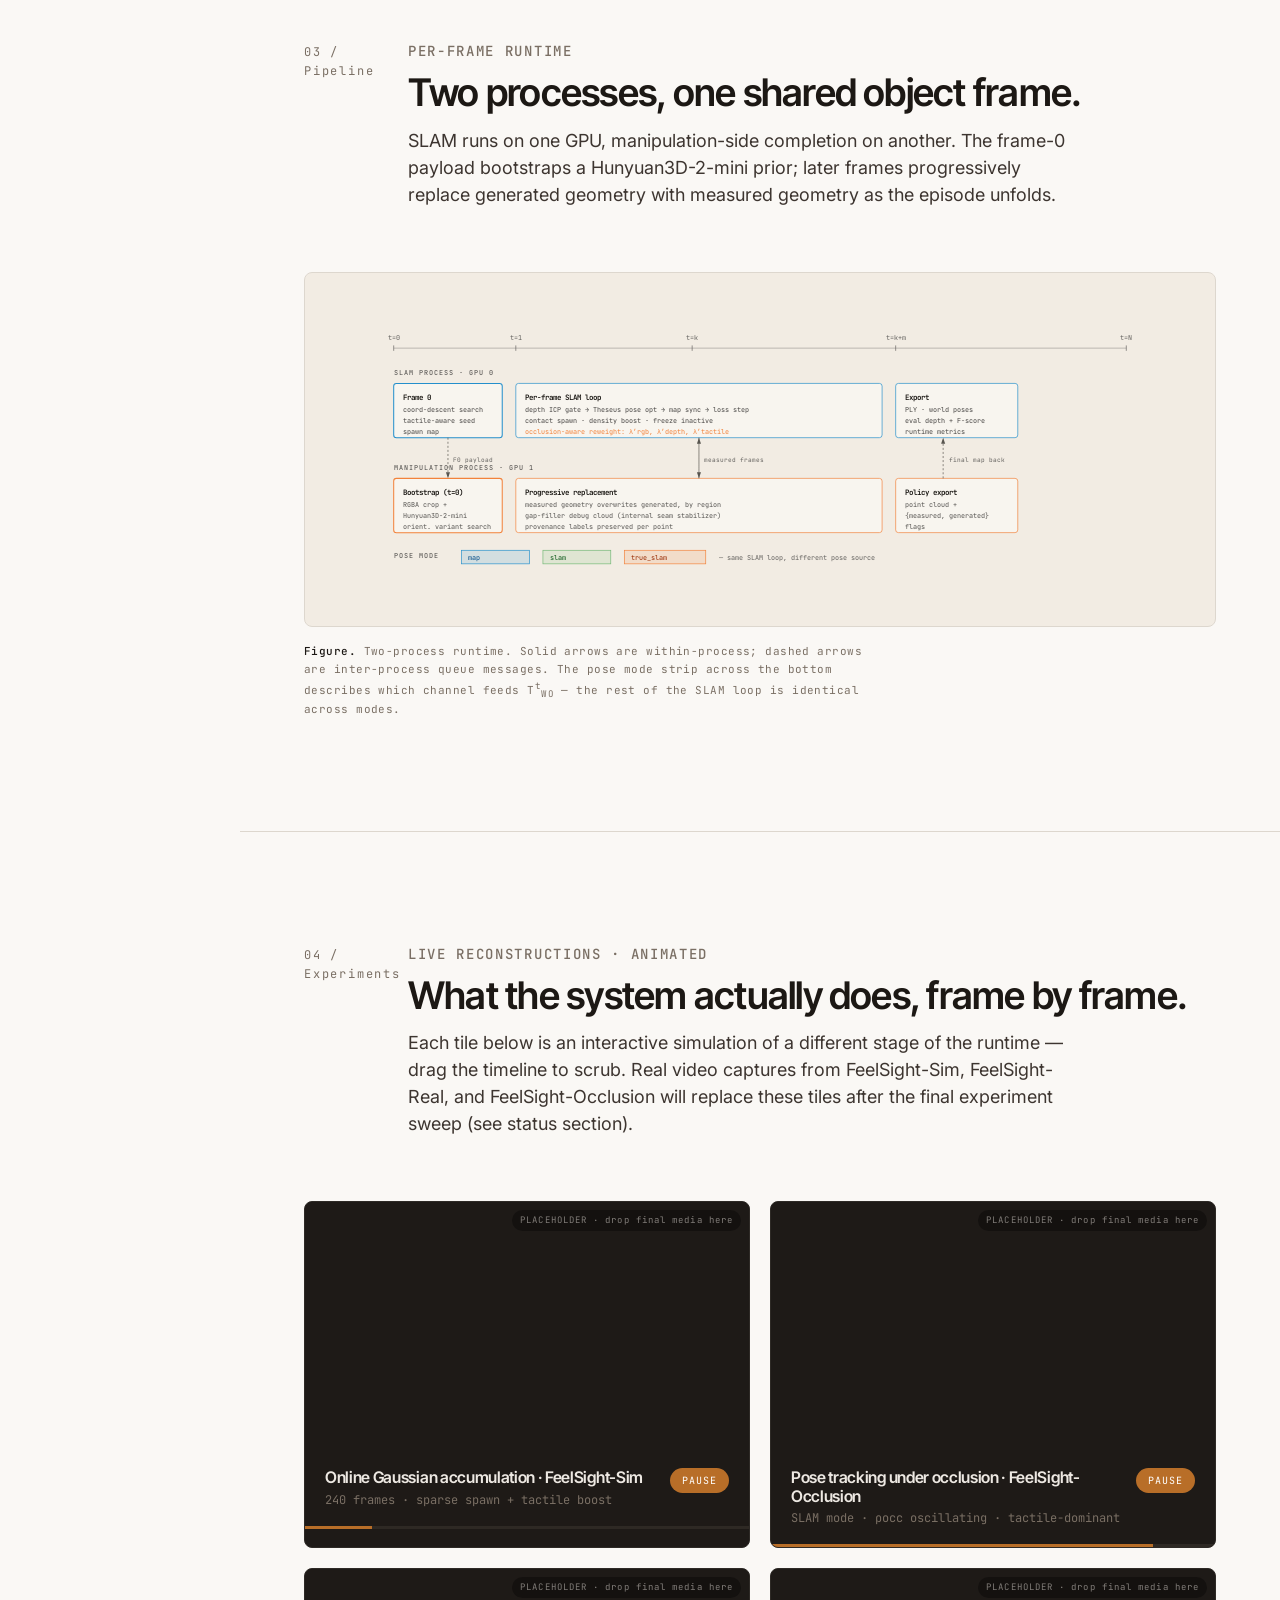
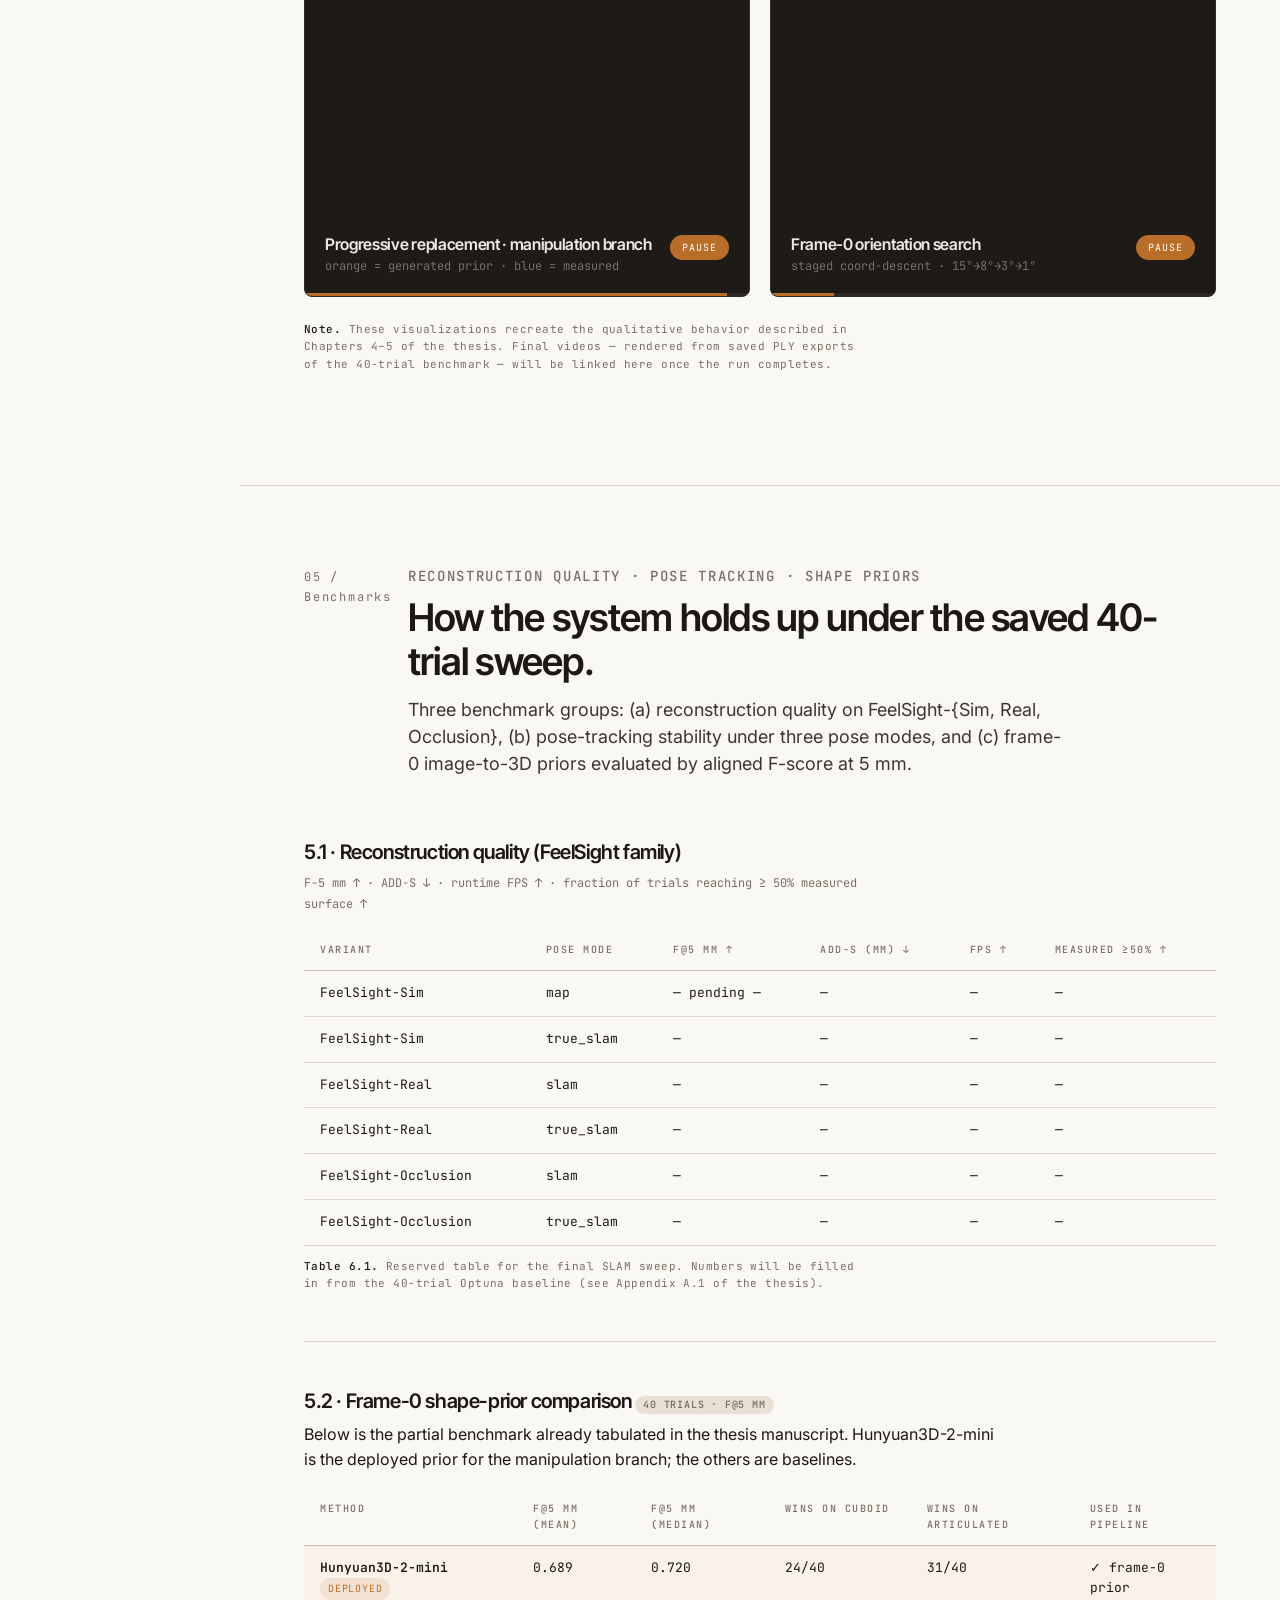
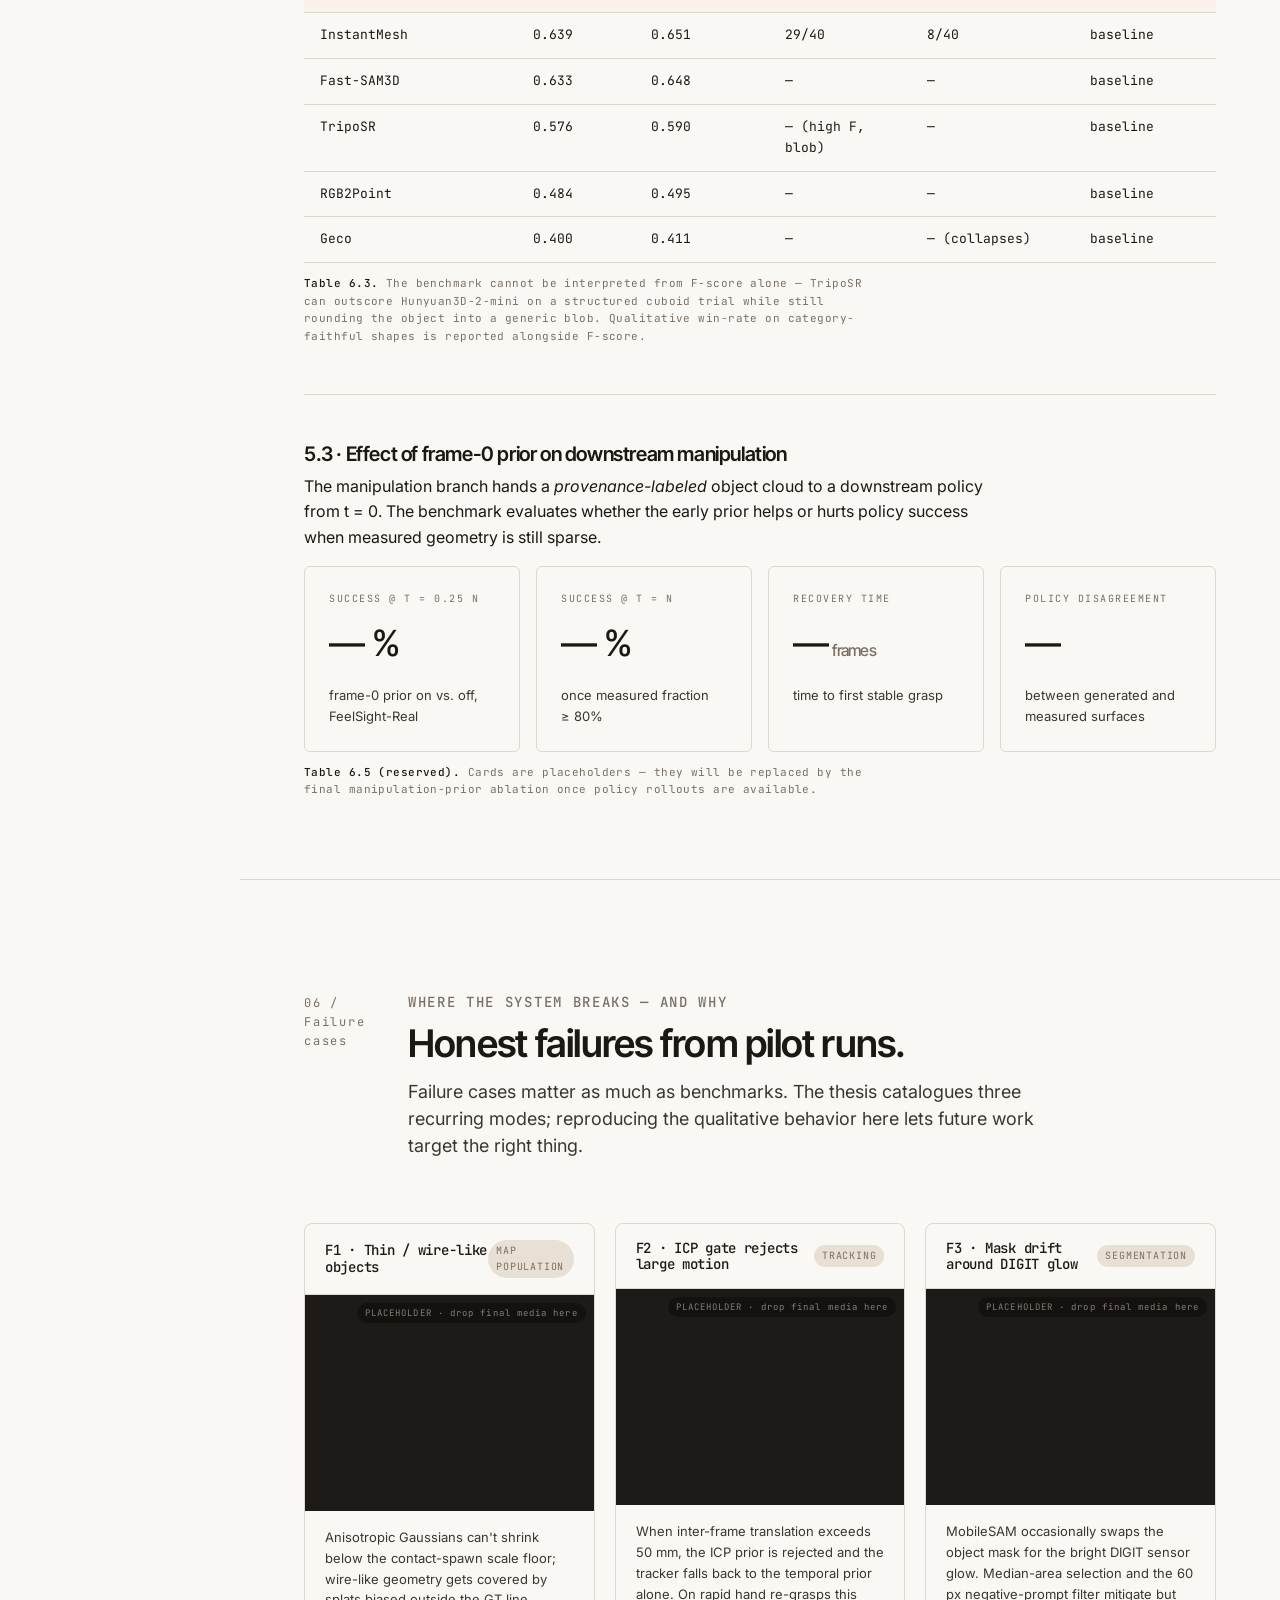
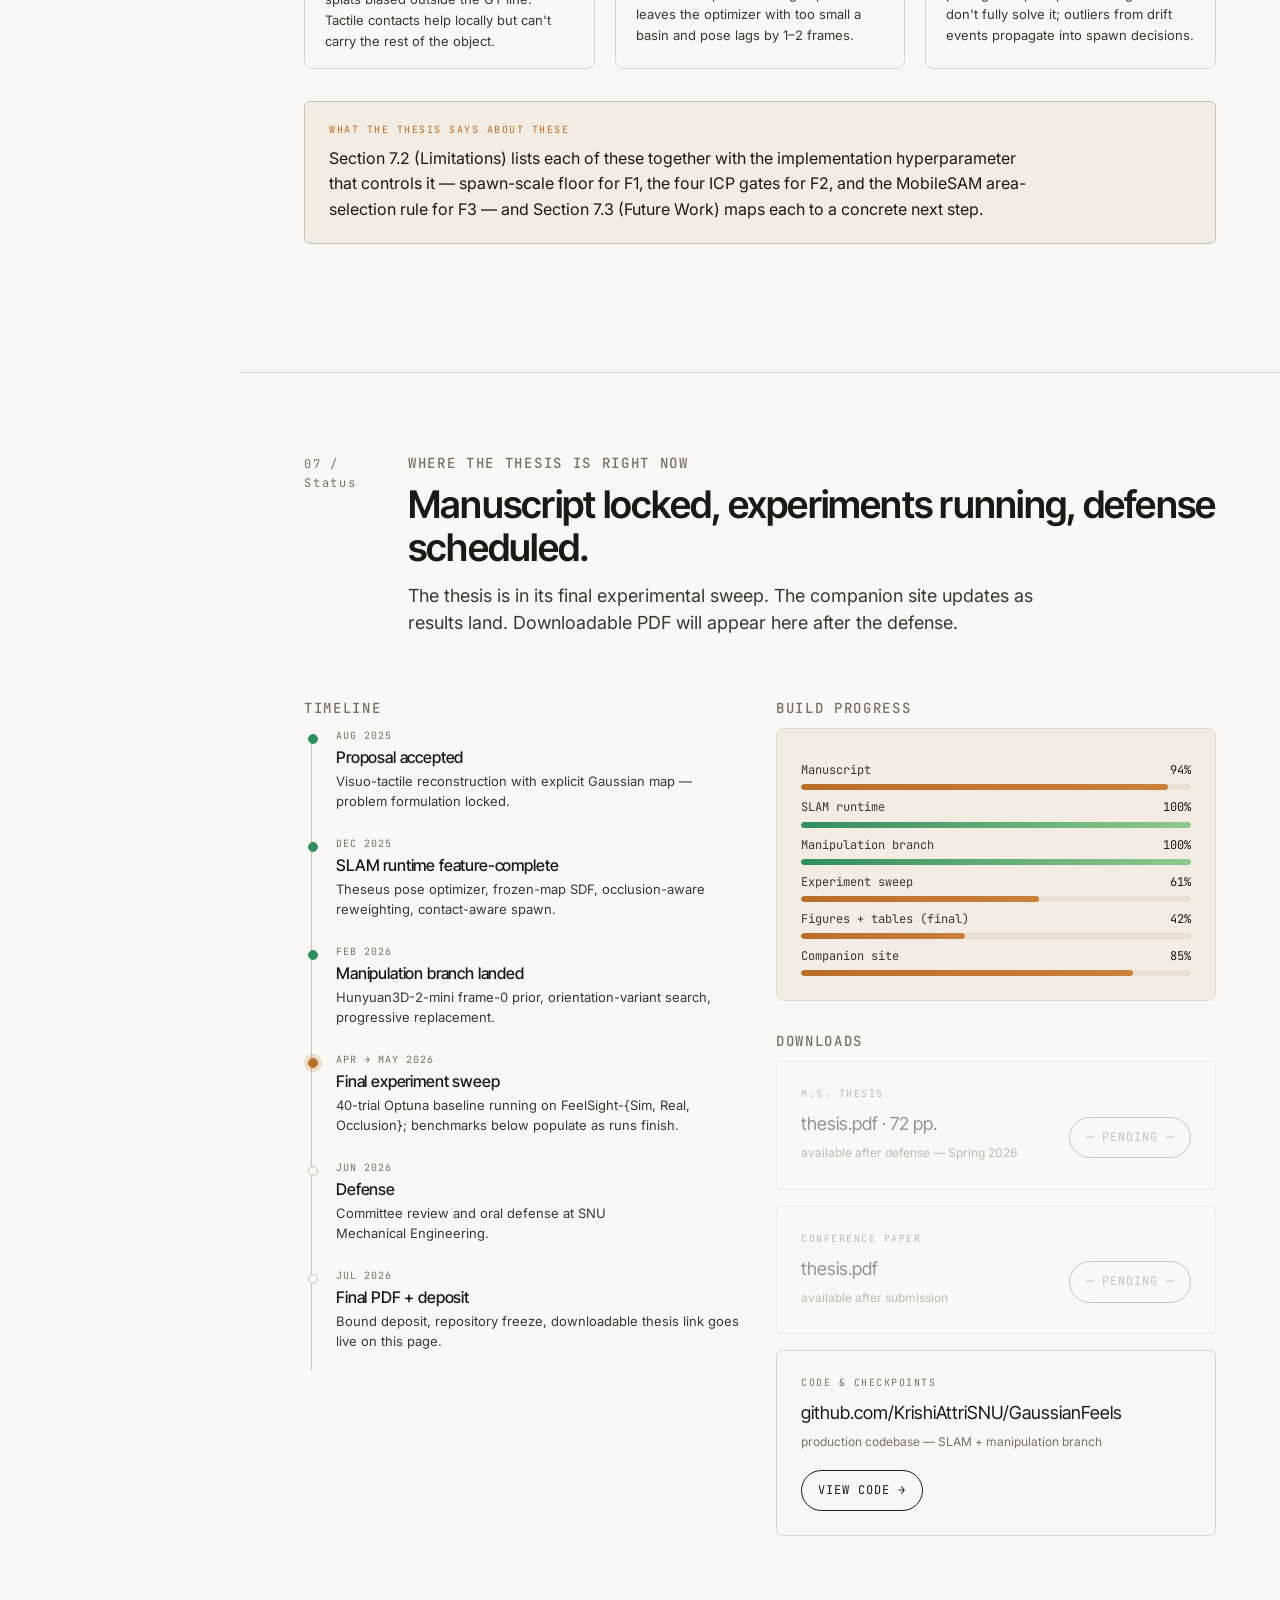
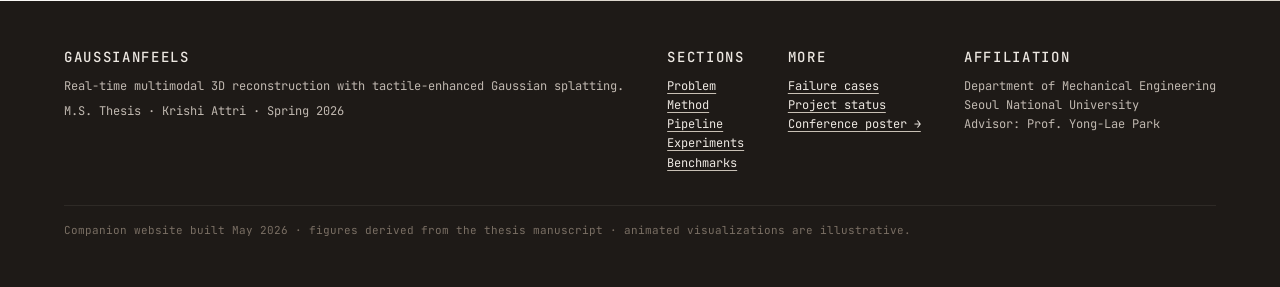
==== commit a110c2f1: "fix: footer full-width, sticky sidebar, method section theme - Footer moved outside .shell grid so i" ====
--- a/index.html
+++ b/index.html
@@ -159,20 +159,20 @@
     </section>
 
     <!-- ======================================================== METHOD -->
-    <section id="method" class="dark">
+    <section id="method">
       <div class="section-head">
-        <div class="num" style="color:oklch(0.6 0.005 80);">02 / Method</div>
+        <div class="num">02 / Method</div>
         <div>
           <h4 style="color:var(--tactile);">Object-centric Gaussian map · pose tracker · occlusion-aware loss</h4>
           <h2>Four parts, all reconstructing the same object frame.</h2>
-          <p class="lead" style="color:oklch(0.78 0.005 80);">Sensor ingestion synchronizes RGB-D, segmentation, tactile contacts, and hand state. The Gaussian map lives in object coordinates and is synchronized to world only when rendering or supervision needs it. The pose tracker sits in the middle of the loop — it's the transform that links observations to the map.</p>
+          <p class="lead">Sensor ingestion synchronizes RGB-D, segmentation, tactile contacts, and hand state. The Gaussian map lives in object coordinates and is synchronized to world only when rendering or supervision needs it. The pose tracker sits in the middle of the loop — it's the transform that links observations to the map.</p>
         </div>
       </div>
 
       <div class="col-wide">
         <!-- Method diagram (SVG) -->
         <figure class="full" style="margin: 32px 64px;">
-          <div class="frame dark" style="padding: 56px 48px; background: oklch(0.18 0.008 80);">
+          <div class="frame dark" style="padding: 56px 48px;">
             <svg viewBox="0 0 1200 460" xmlns="http://www.w3.org/2000/svg" style="width:100%; height:auto;">
               <defs>
                 <marker id="arr" markerWidth="10" markerHeight="10" refX="9" refY="3" orient="auto" markerUnits="strokeWidth">
@@ -763,38 +763,39 @@
       </div>
     </section>
 
-    <footer class="site">
-      <div class="row">
-        <div>
-          <h4>GaussianFeels</h4>
-          <div>Real-time multimodal 3D reconstruction with tactile-enhanced Gaussian splatting.</div>
-          <div style="margin-top:6px;">M.S. Thesis · Krishi Attri · Spring 2026</div>
-        </div>
-        <div>
-          <h4>Sections</h4>
-          <a href="#problem">Problem</a><br/>
-          <a href="#method">Method</a><br/>
-          <a href="#pipeline">Pipeline</a><br/>
-          <a href="#videos">Experiments</a><br/>
-          <a href="#benchmarks">Benchmarks</a>
-        </div>
-        <div>
-          <h4>More</h4>
-          <a href="#failures">Failure cases</a><br/>
-          <a href="#status">Project status</a><br/>
-          <a href="poster.html">Conference poster →</a>
-        </div>
-        <div>
-          <h4>Affiliation</h4>
-          <div>Department of Mechanical Engineering<br/>Seoul National University<br/>Advisor: Prof. Yong-Lae Park</div>
-        </div>
-      </div>
-      <div style="margin-top:32px; padding-top:16px; border-top:1px solid oklch(0.25 0.01 80); color:oklch(0.55 0.005 80); font-size:11px;">
-        Companion website built May 2026 · figures derived from the thesis manuscript · animated visualizations are illustrative.
-      </div>
-    </footer>
   </main>
 </div>
+
+<footer class="site">
+  <div class="row">
+    <div>
+      <h4>GaussianFeels</h4>
+      <div>Real-time multimodal 3D reconstruction with tactile-enhanced Gaussian splatting.</div>
+      <div style="margin-top:6px;">M.S. Thesis · Krishi Attri · Spring 2026</div>
+    </div>
+    <div>
+      <h4>Sections</h4>
+      <a href="#problem">Problem</a><br/>
+      <a href="#method">Method</a><br/>
+      <a href="#pipeline">Pipeline</a><br/>
+      <a href="#videos">Experiments</a><br/>
+      <a href="#benchmarks">Benchmarks</a>
+    </div>
+    <div>
+      <h4>More</h4>
+      <a href="#failures">Failure cases</a><br/>
+      <a href="#status">Project status</a><br/>
+      <a href="poster.html">Conference poster →</a>
+    </div>
+    <div>
+      <h4>Affiliation</h4>
+      <div>Department of Mechanical Engineering<br/>Seoul National University<br/>Advisor: Prof. Yong-Lae Park</div>
+    </div>
+  </div>
+  <div style="margin-top:32px; padding-top:16px; border-top:1px solid var(--dark-panel-rule); color:var(--dark-panel-ink-3); font-size:11px;">
+    Companion website built May 2026 · figures derived from the thesis manuscript · animated visualizations are illustrative.
+  </div>
+</footer>
 
 <script src="hero.js"></script>
 <script src="viz.js"></script>
--- a/styles.css
+++ b/styles.css
@@ -51,7 +51,7 @@
 .thtable td, .thtable th { transition: background-color 0.25s ease, color 0.2s ease, border-color 0.2s ease; }
 
 * { box-sizing: border-box; }
-html, body { margin: 0; padding: 0; width: 100%; min-height: 100vh; overflow-x: hidden; }
+html, body { margin: 0; padding: 0; width: 100%; min-height: 100vh; overflow-x: clip; }
 body {
   font-family: var(--sans);
   font-size: 16px;
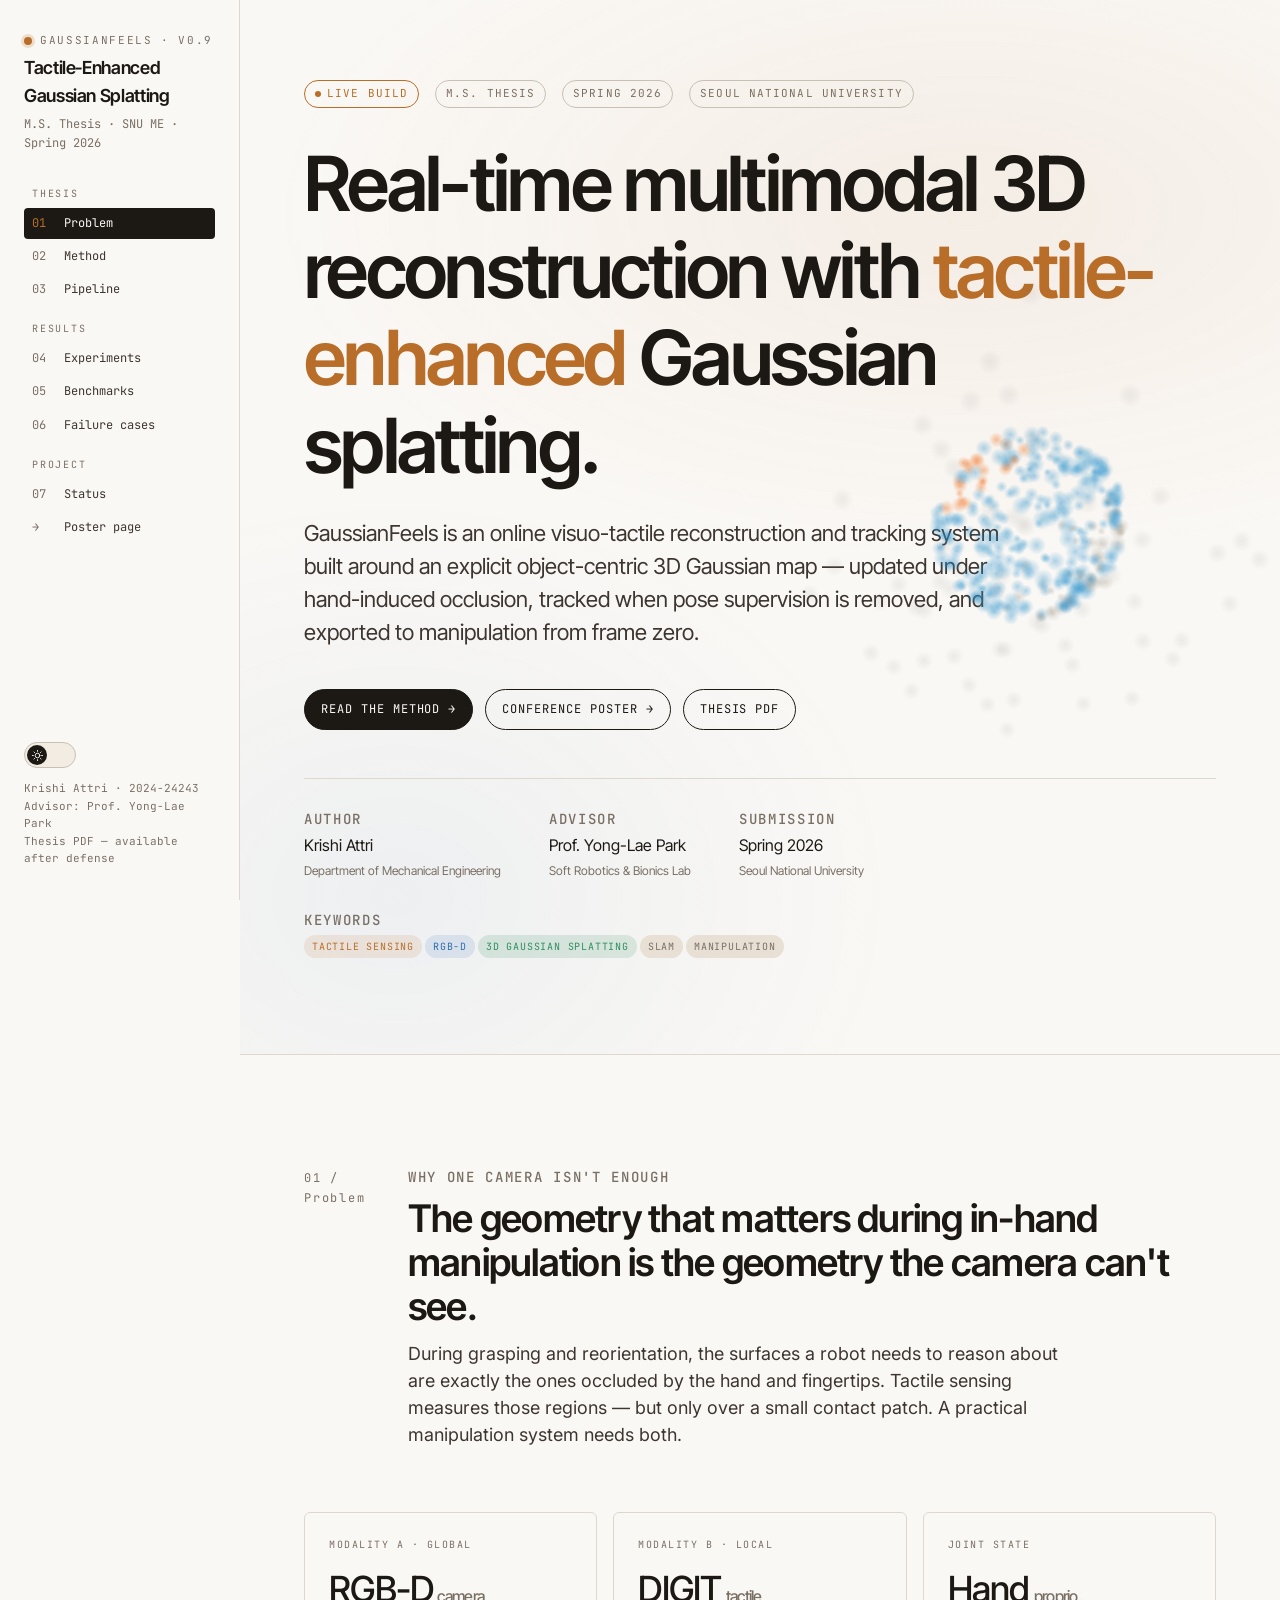
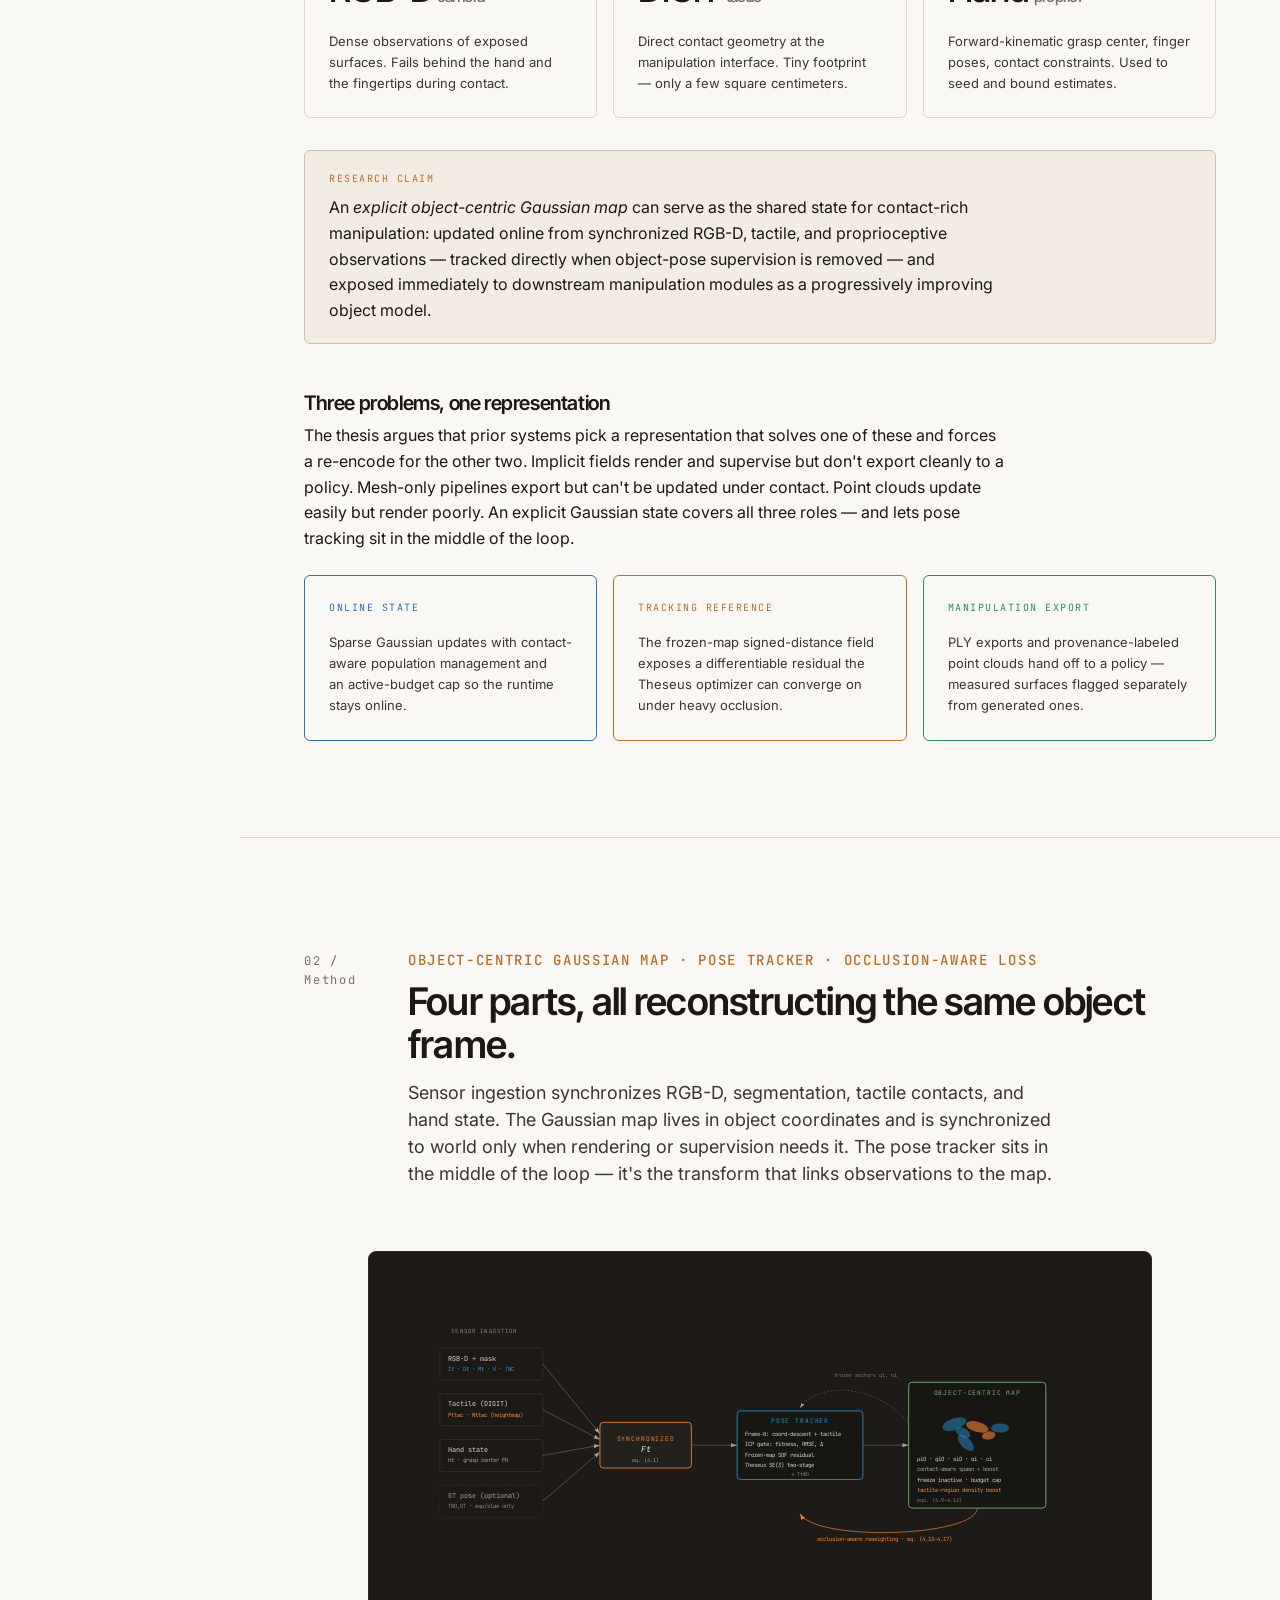
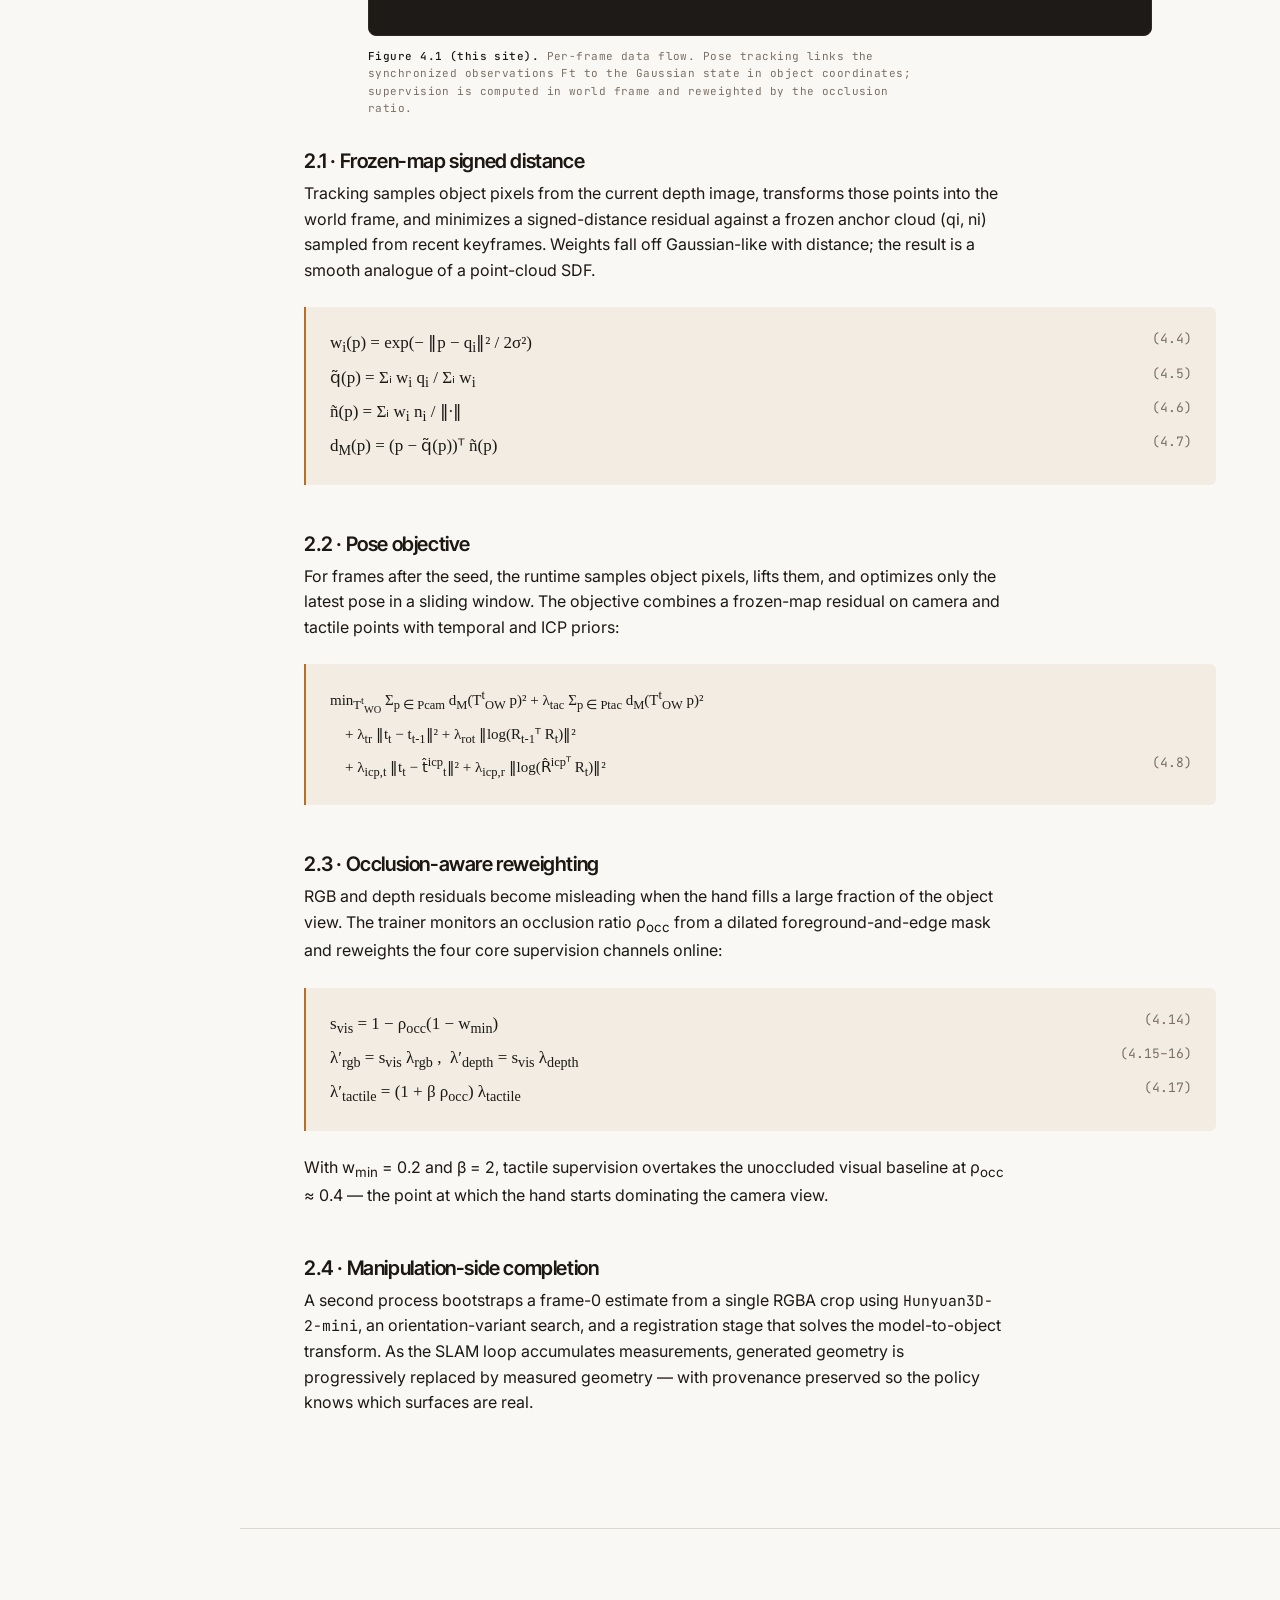
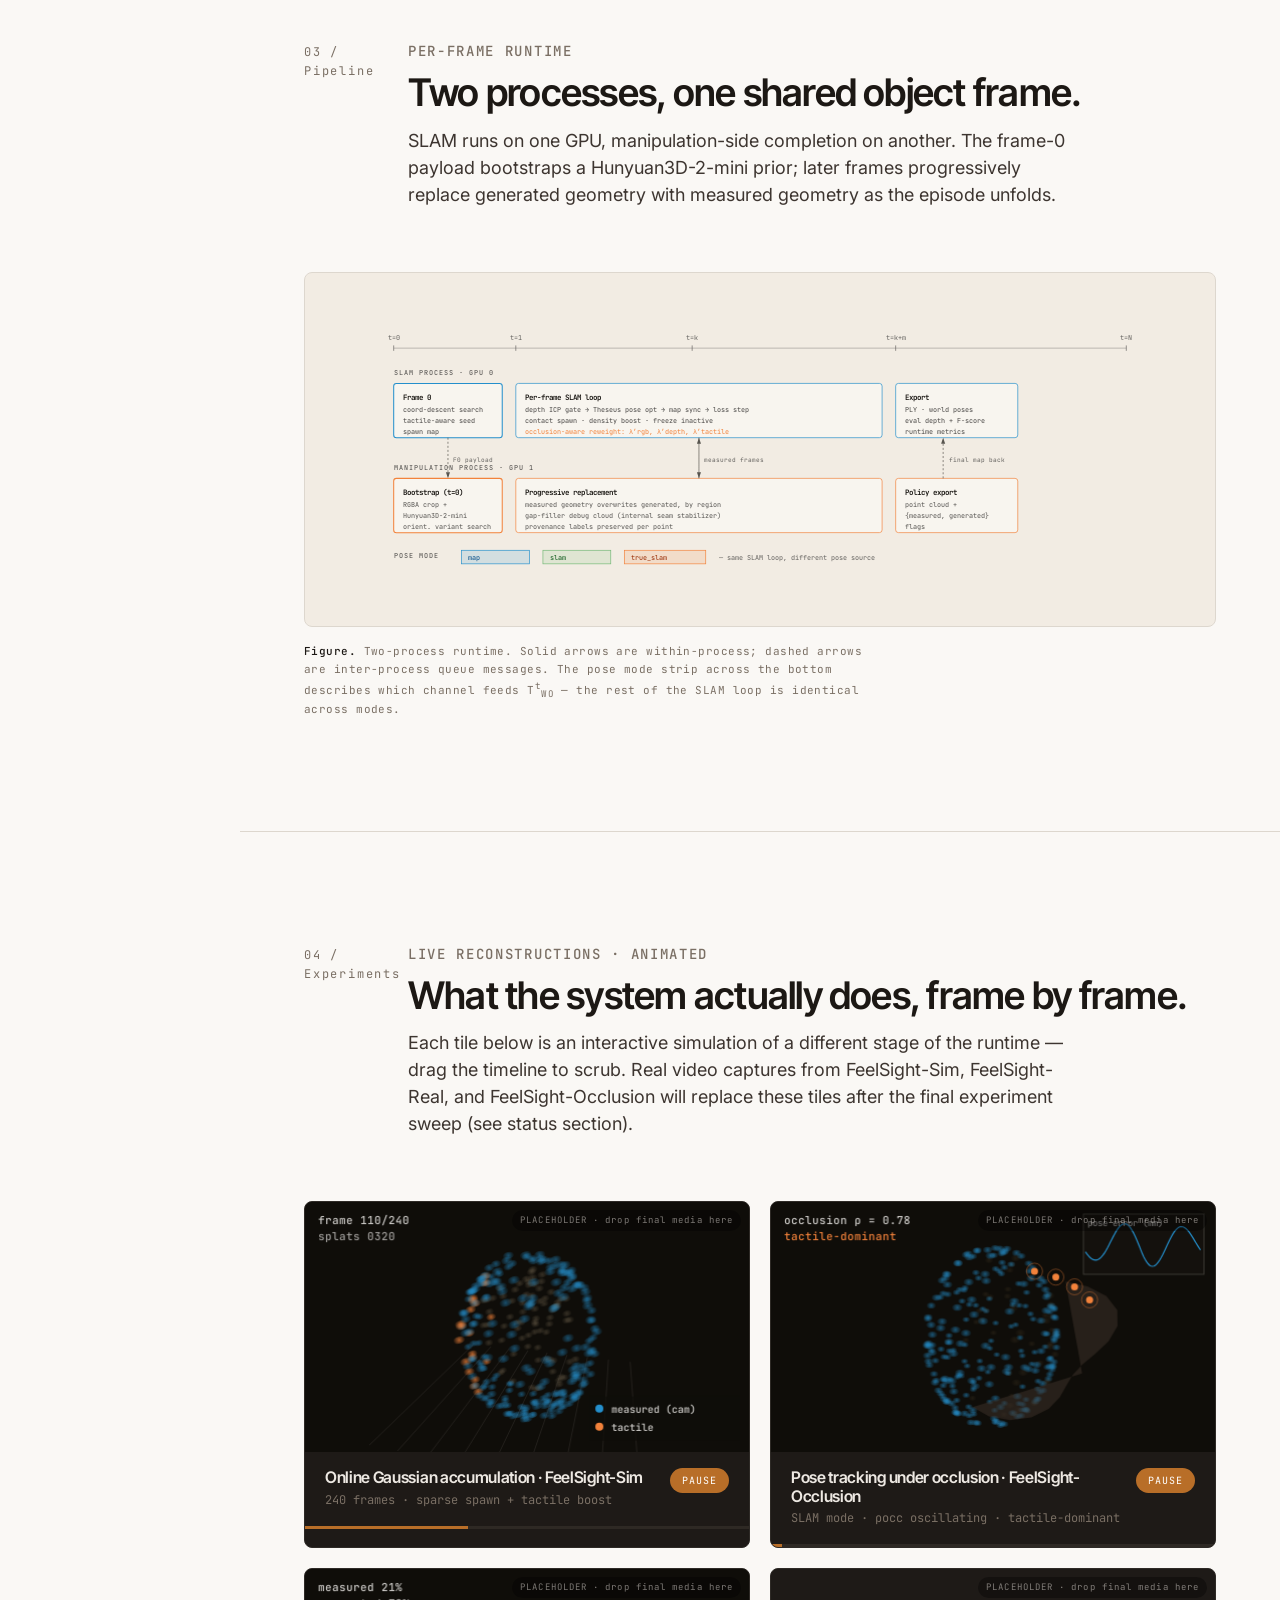
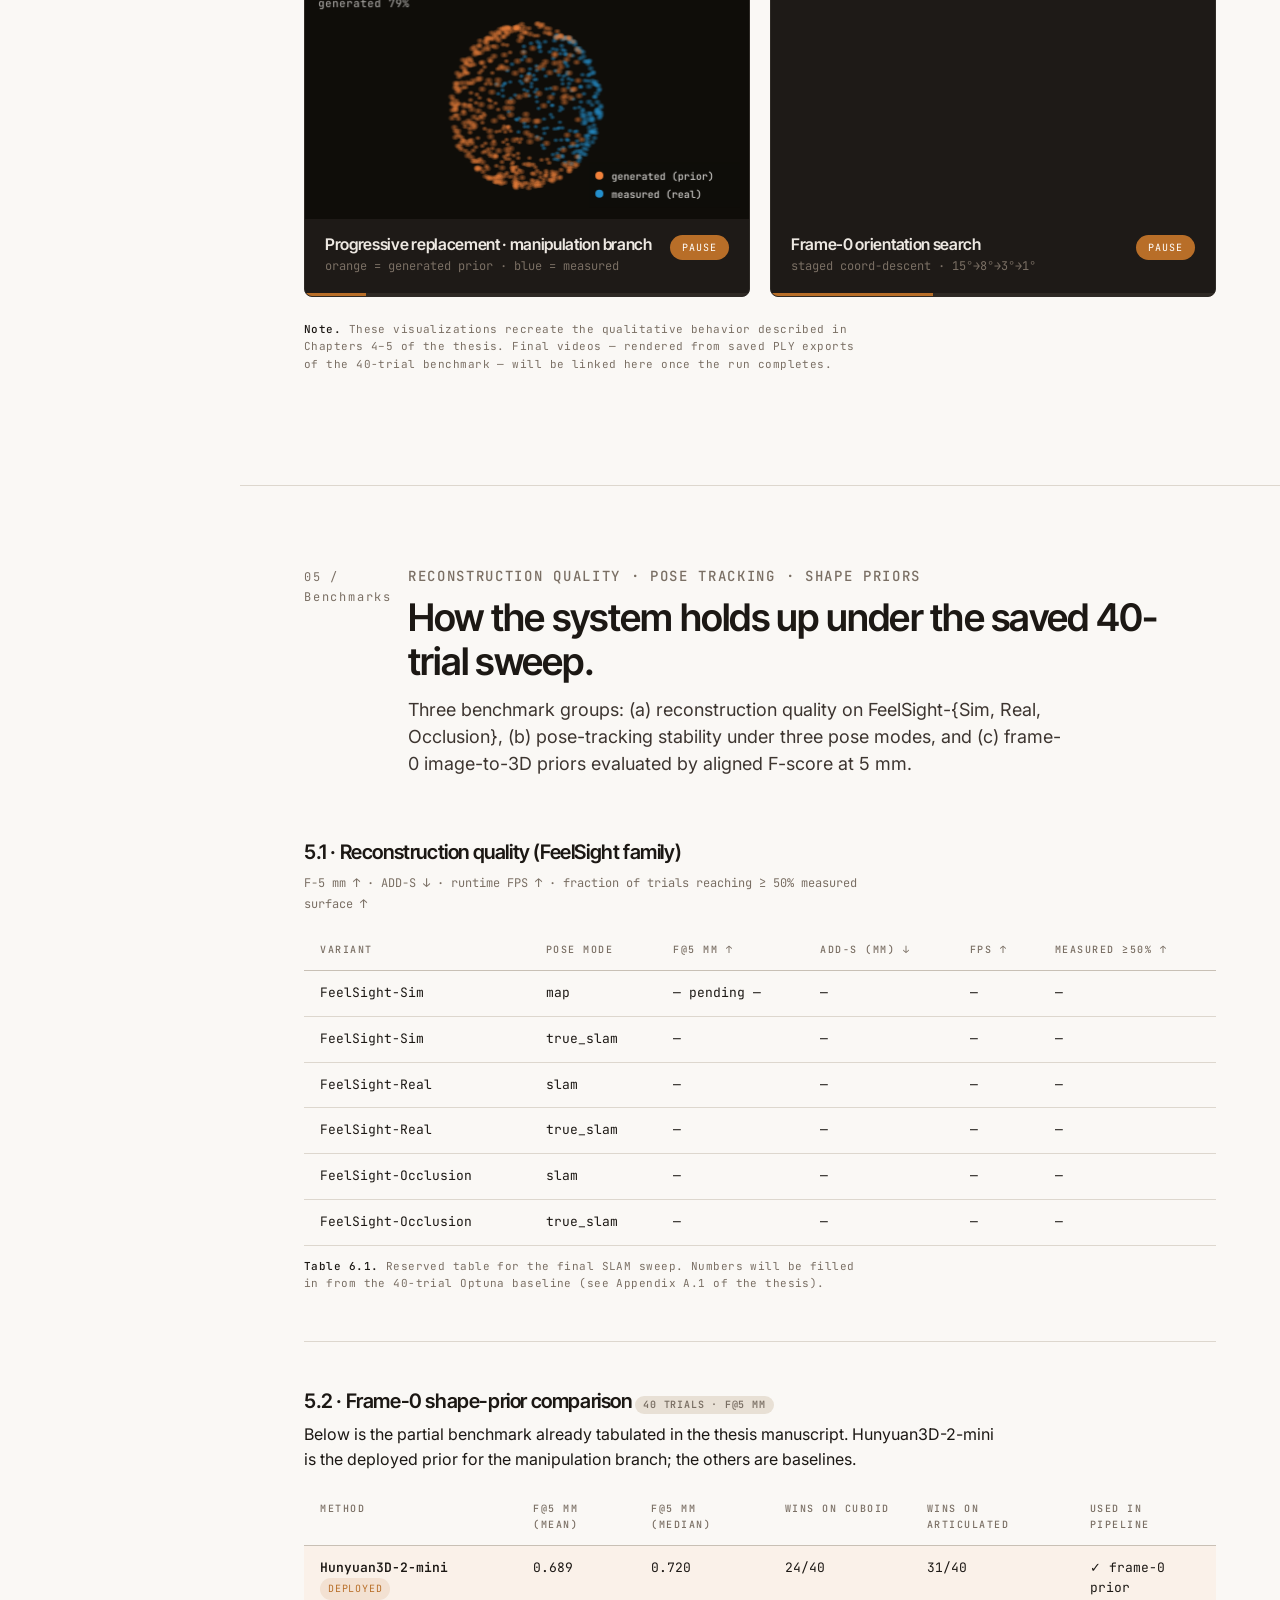
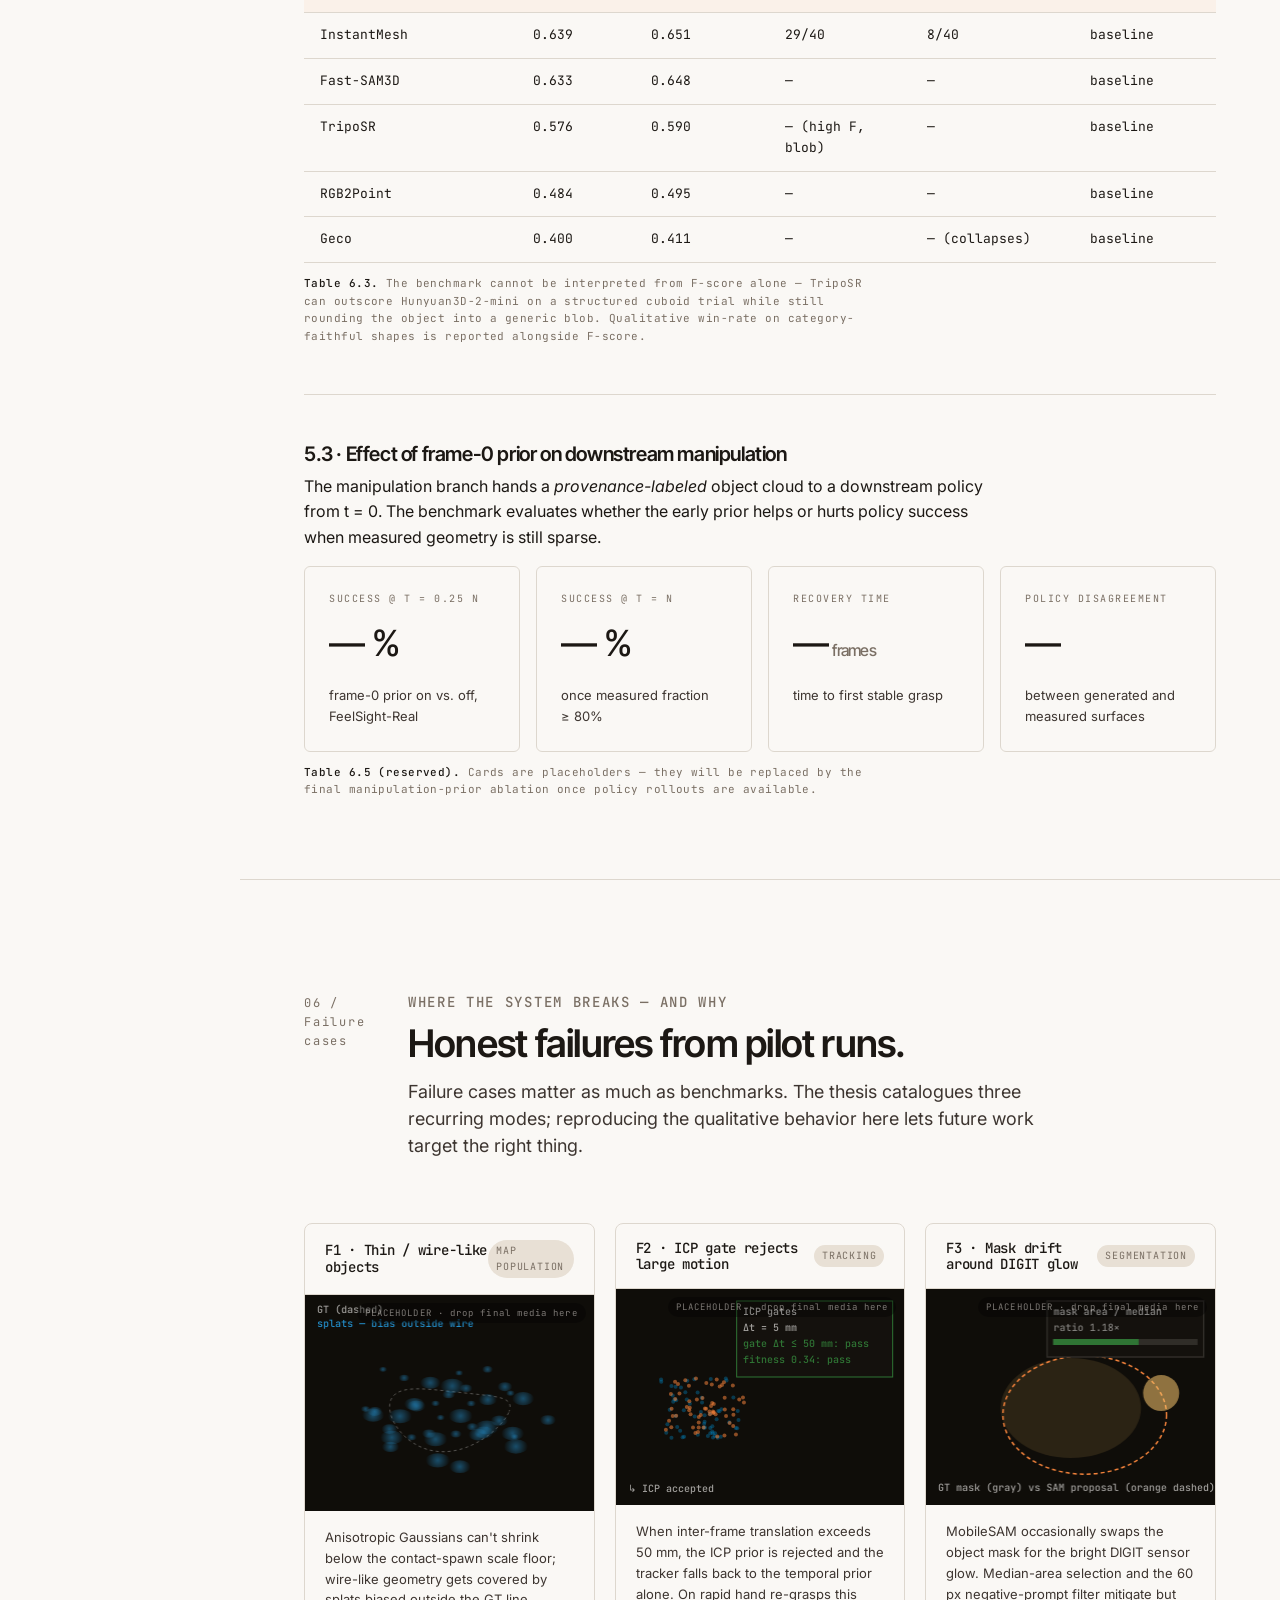
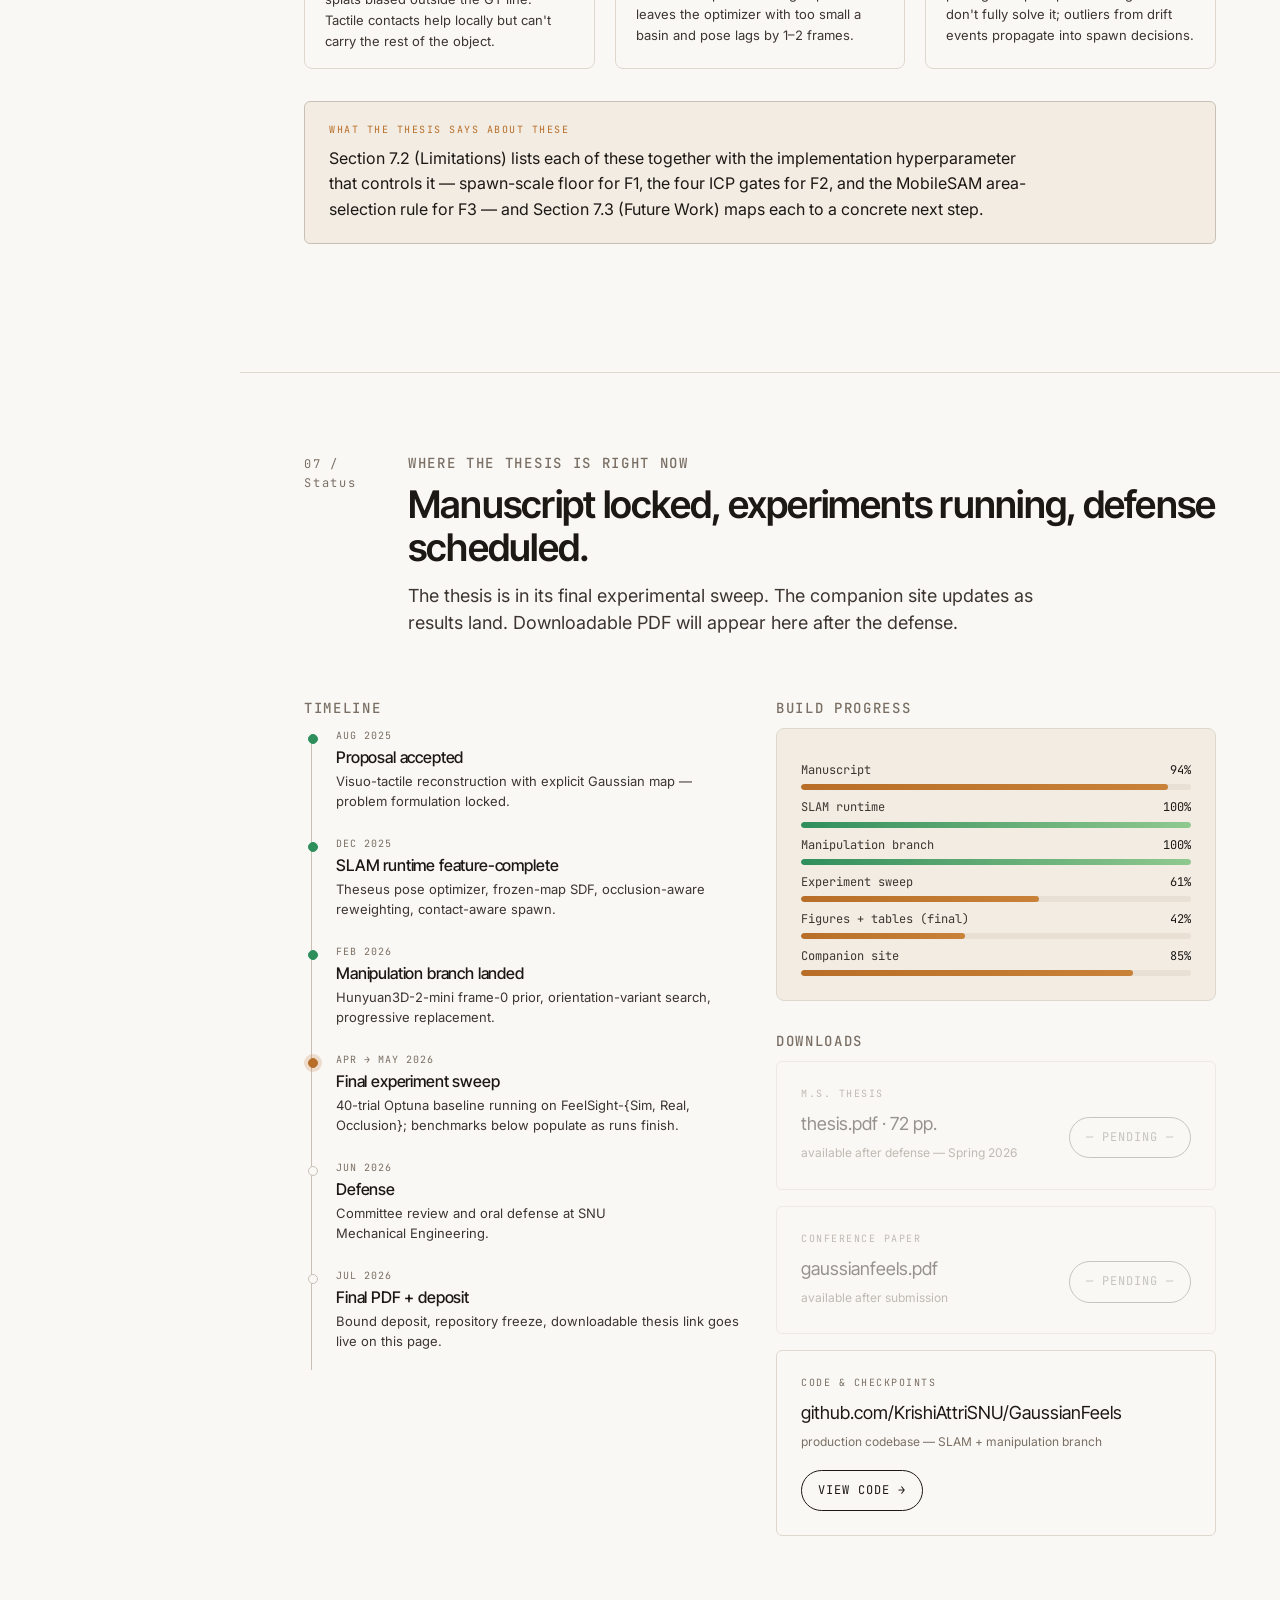
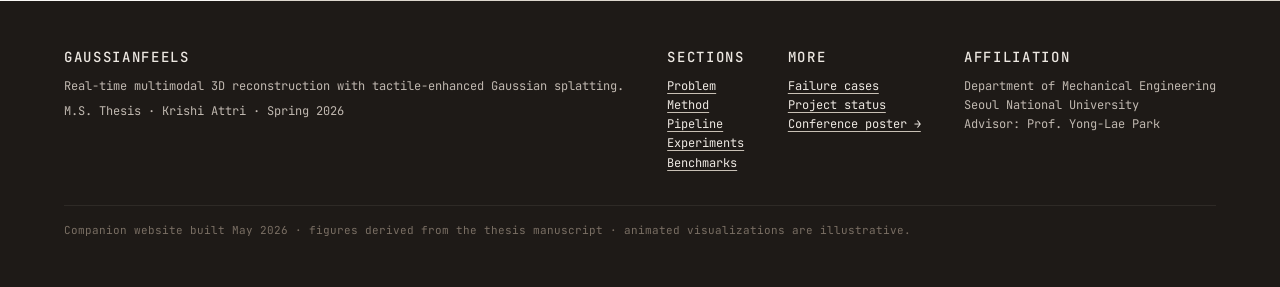
==== commit 9c281e8e: "fix: align website with PDF-removal, fix broken links, fix card labels - Sidebar: replace broken mai" ====
--- a/index.html
+++ b/index.html
@@ -49,7 +49,7 @@
       </button>
       Krishi Attri · 2024-24243<br/>
       Advisor: Prof. Yong-Lae Park<br/>
-      <a href="main.pdf">Thesis PDF (pre-defense draft)</a>
+      <span style="color:var(--ink-3);">Thesis PDF — available after defense</span>
     </div>
   </aside>
 
@@ -741,7 +741,7 @@
                 <div class="label">Conference paper</div>
                 <div style="display:flex; justify-content:space-between; align-items:center; gap:16px; flex-wrap:wrap;">
                   <div>
-                    <div style="font-family:var(--serif); font-size:18px;">thesis.pdf</div>
+                    <div style="font-family:var(--serif); font-size:18px;">gaussianfeels.pdf</div>
                     <small>available after submission</small>
                   </div>
                   <span class="btn ghost" style="cursor:not-allowed; opacity:0.5;">— Pending —</span>
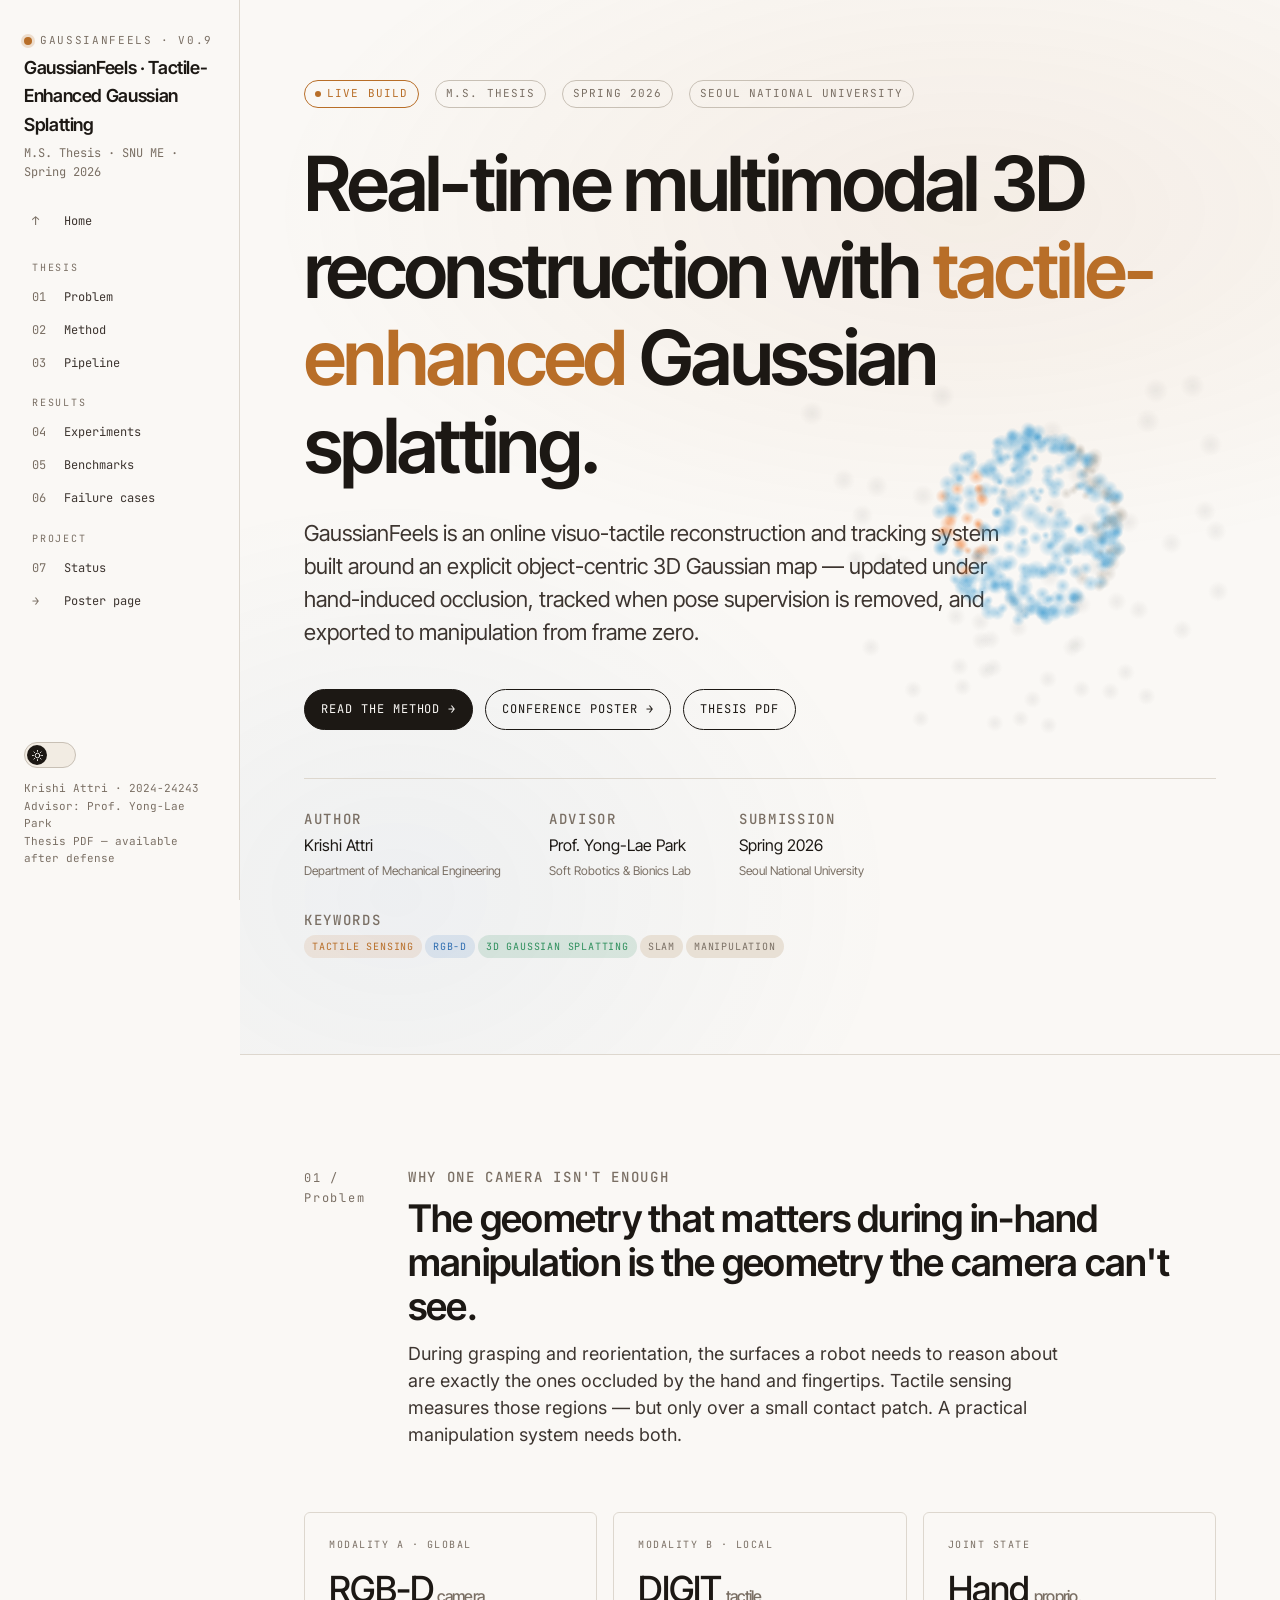
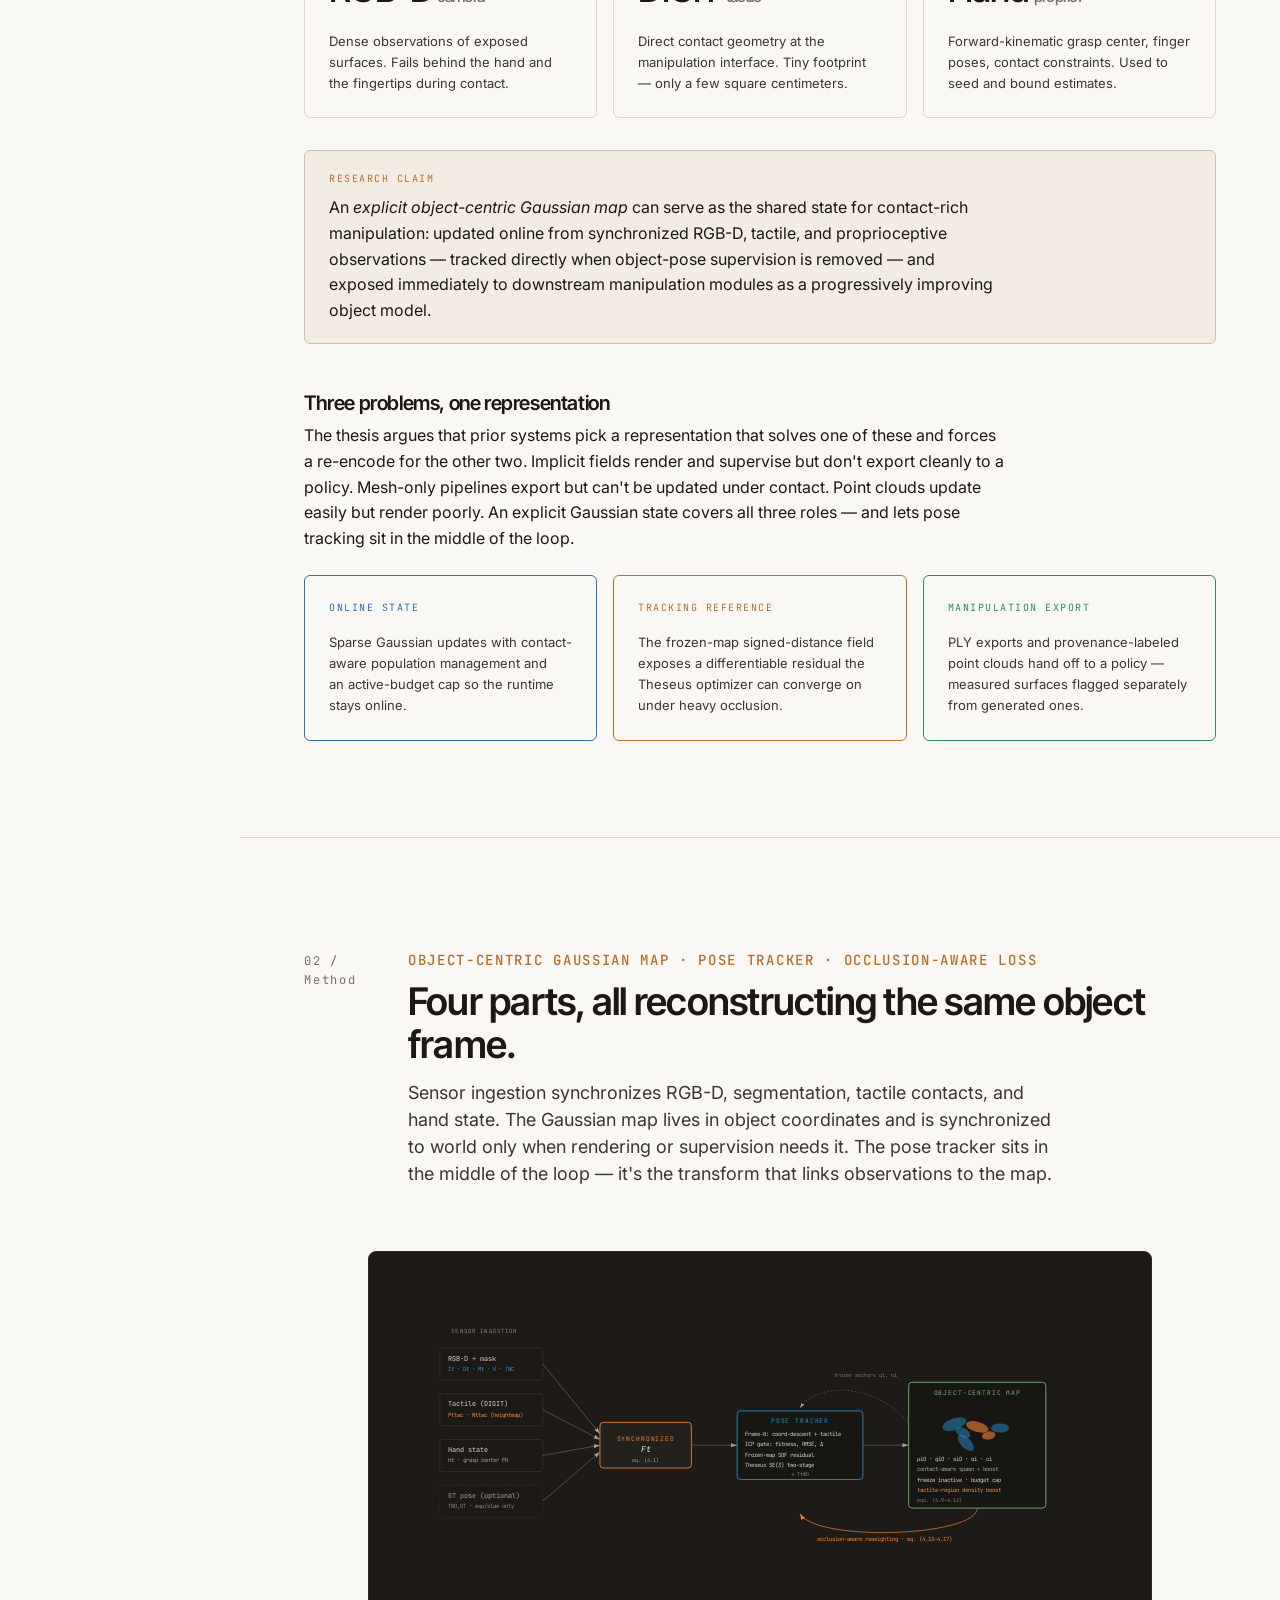
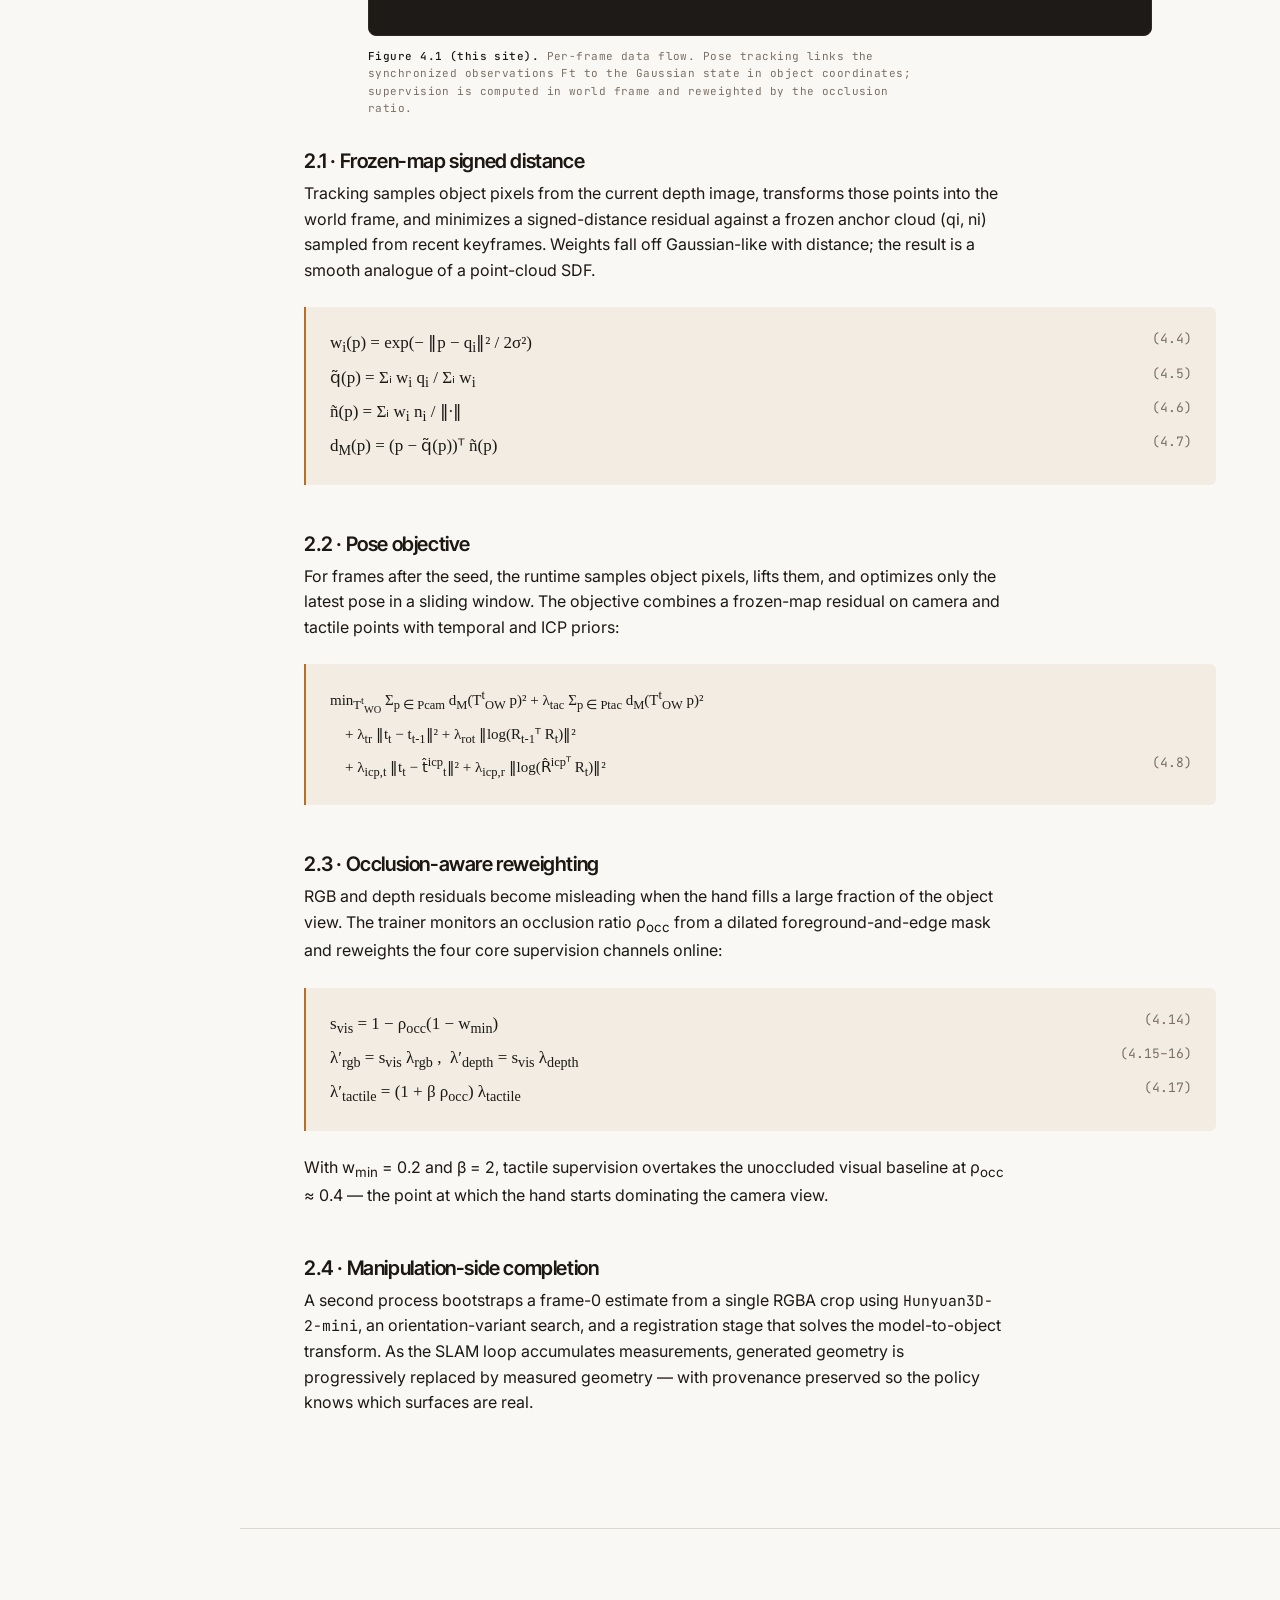
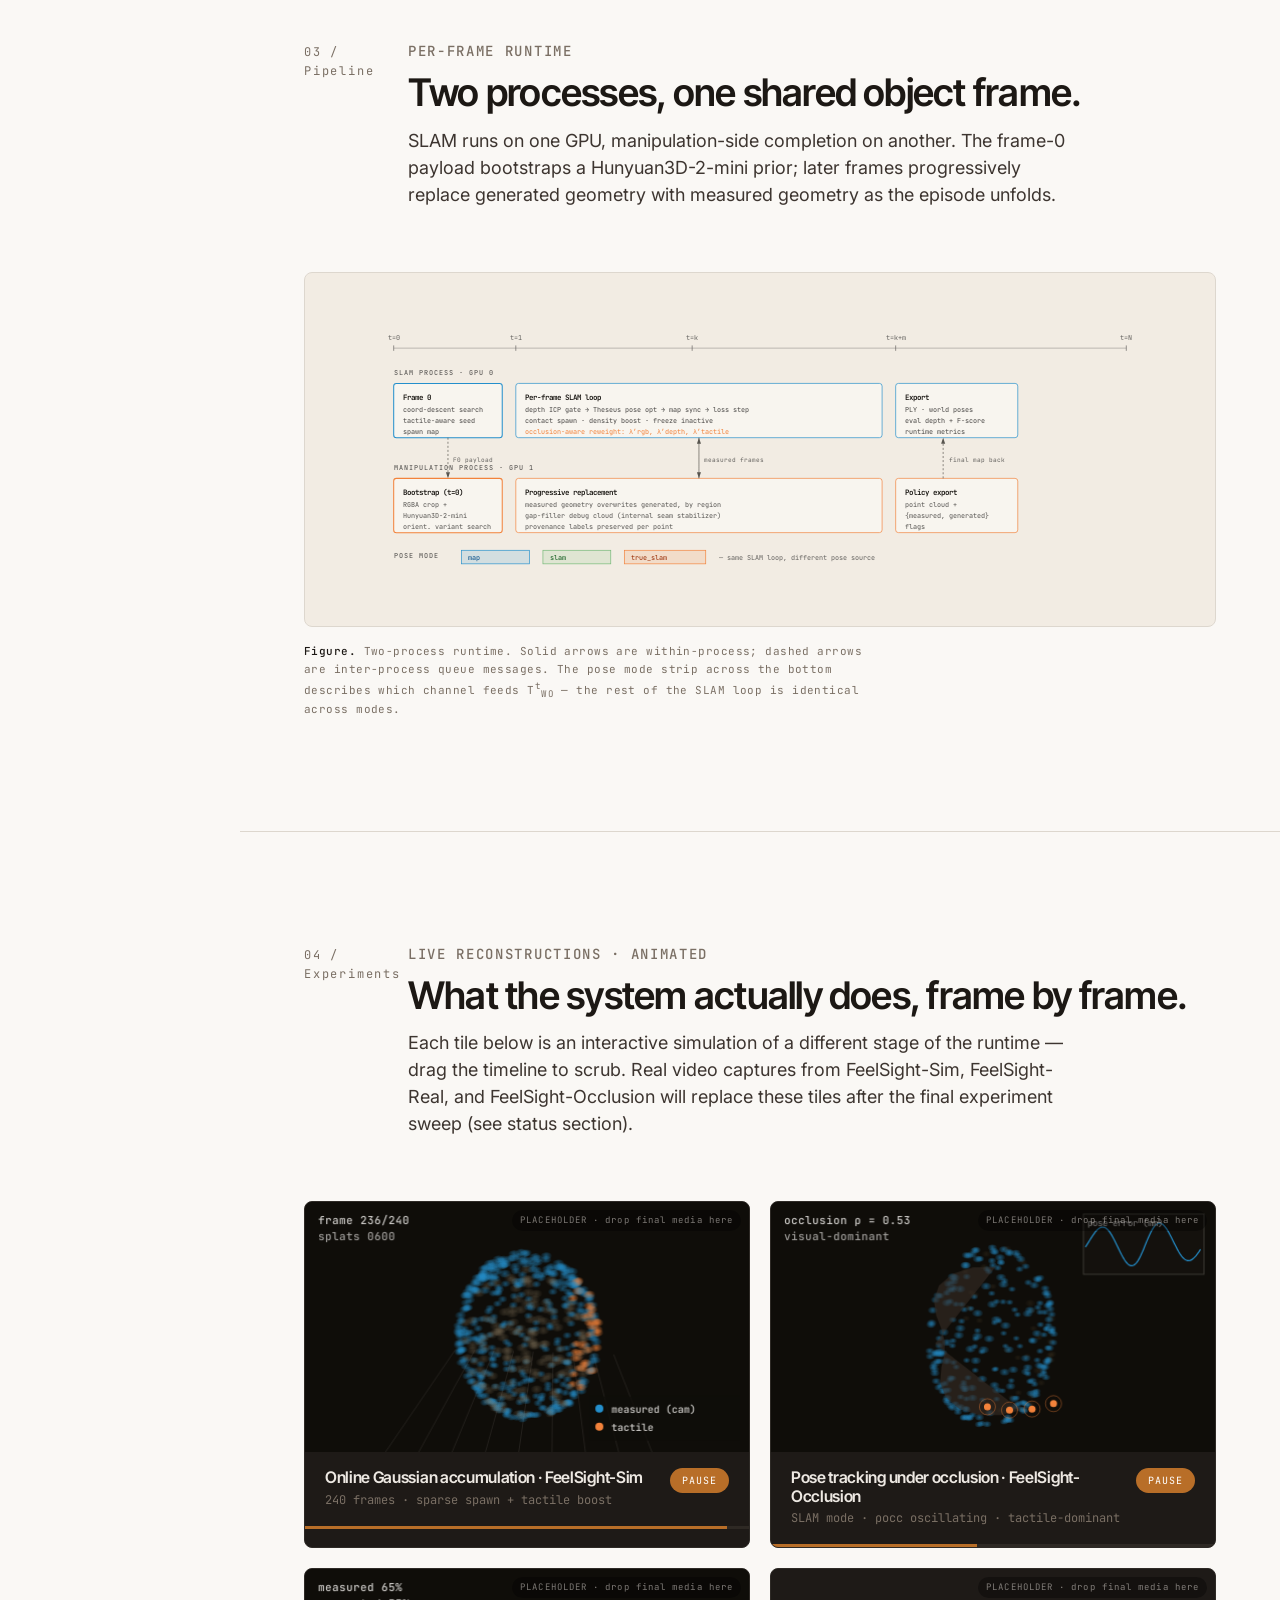
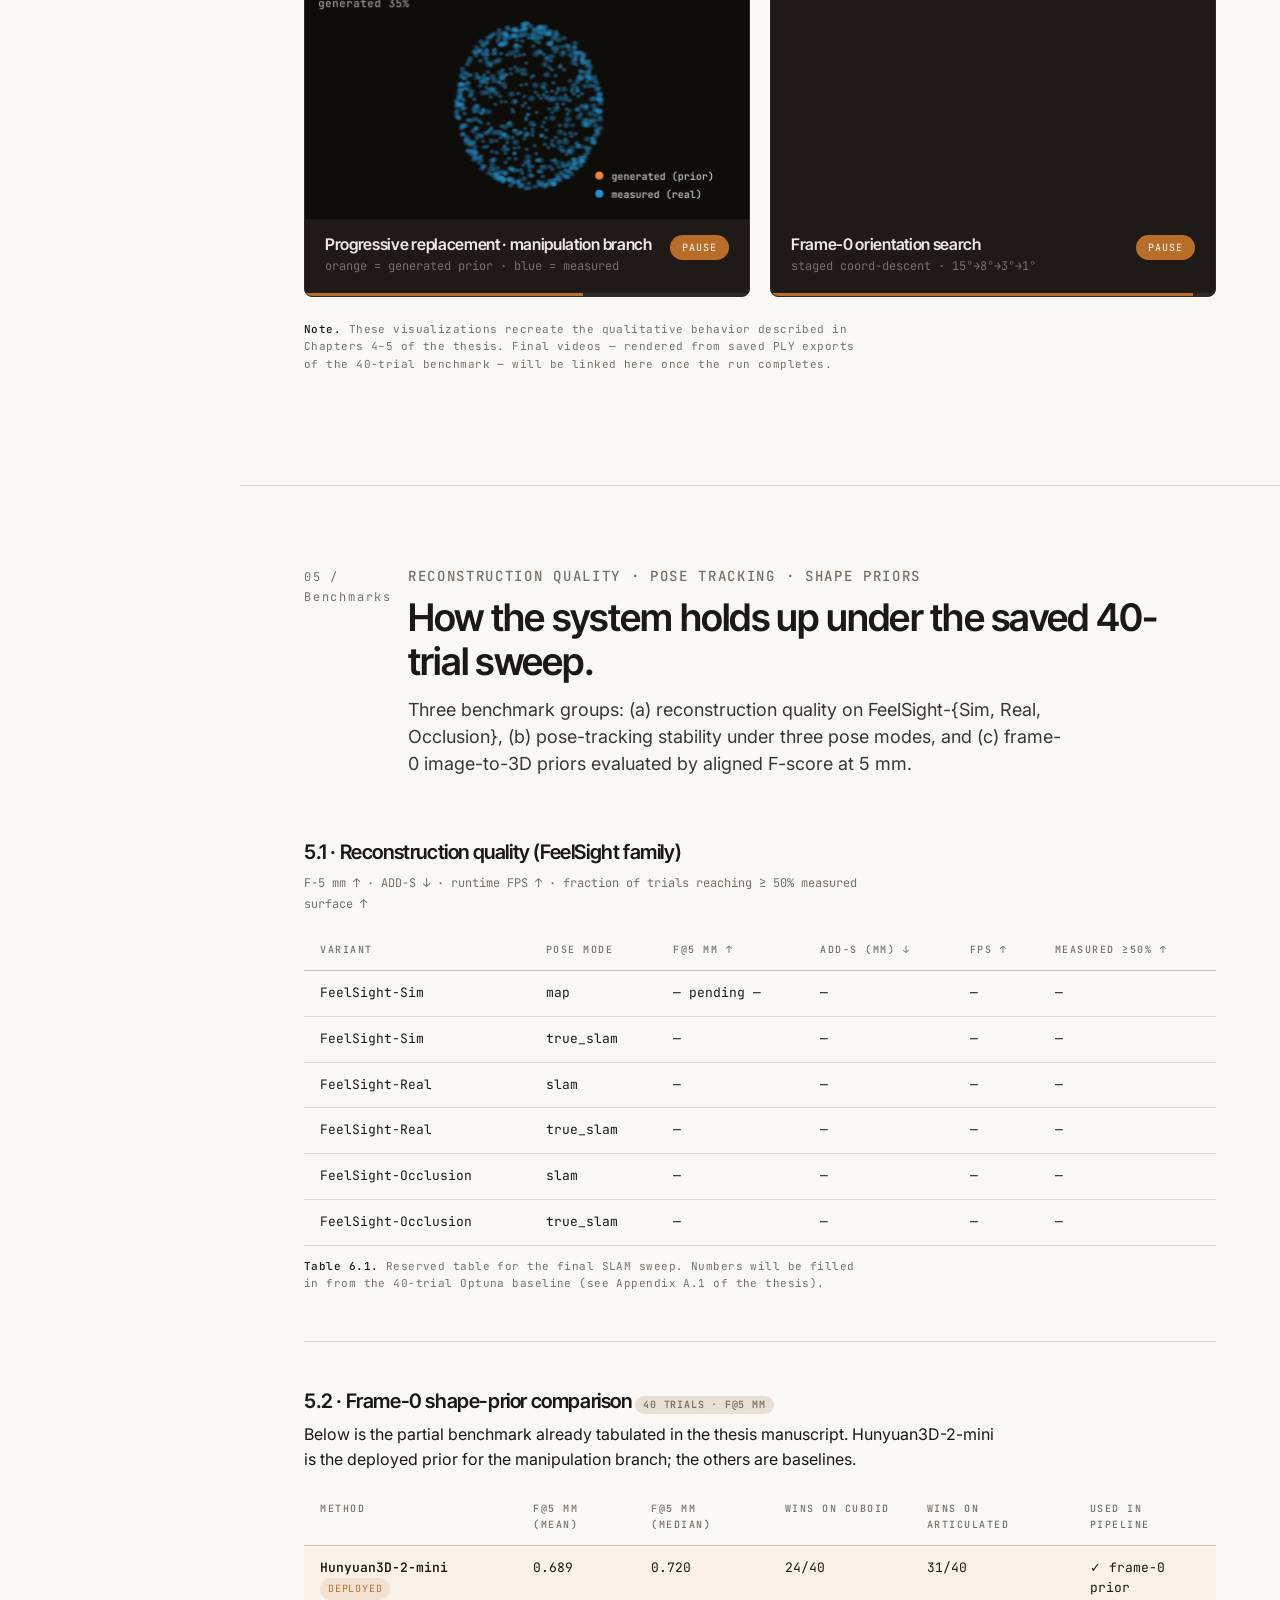
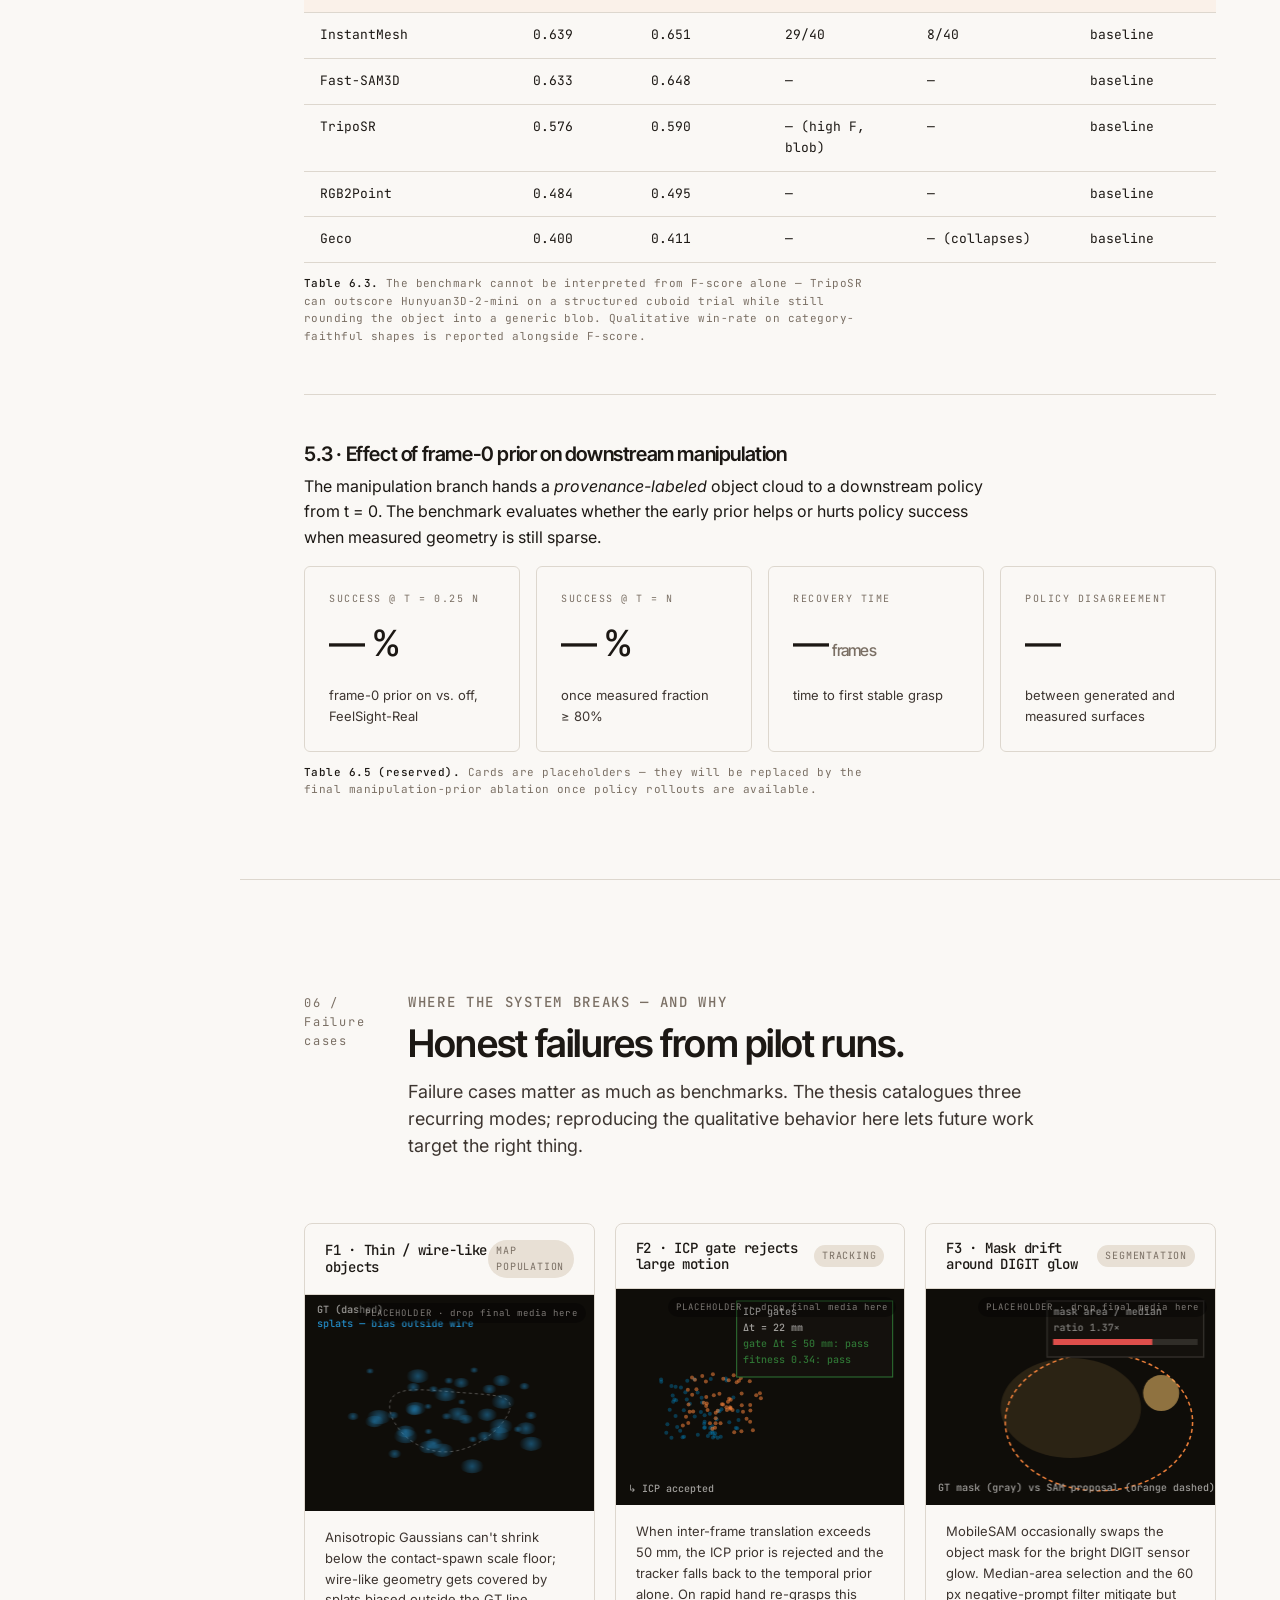
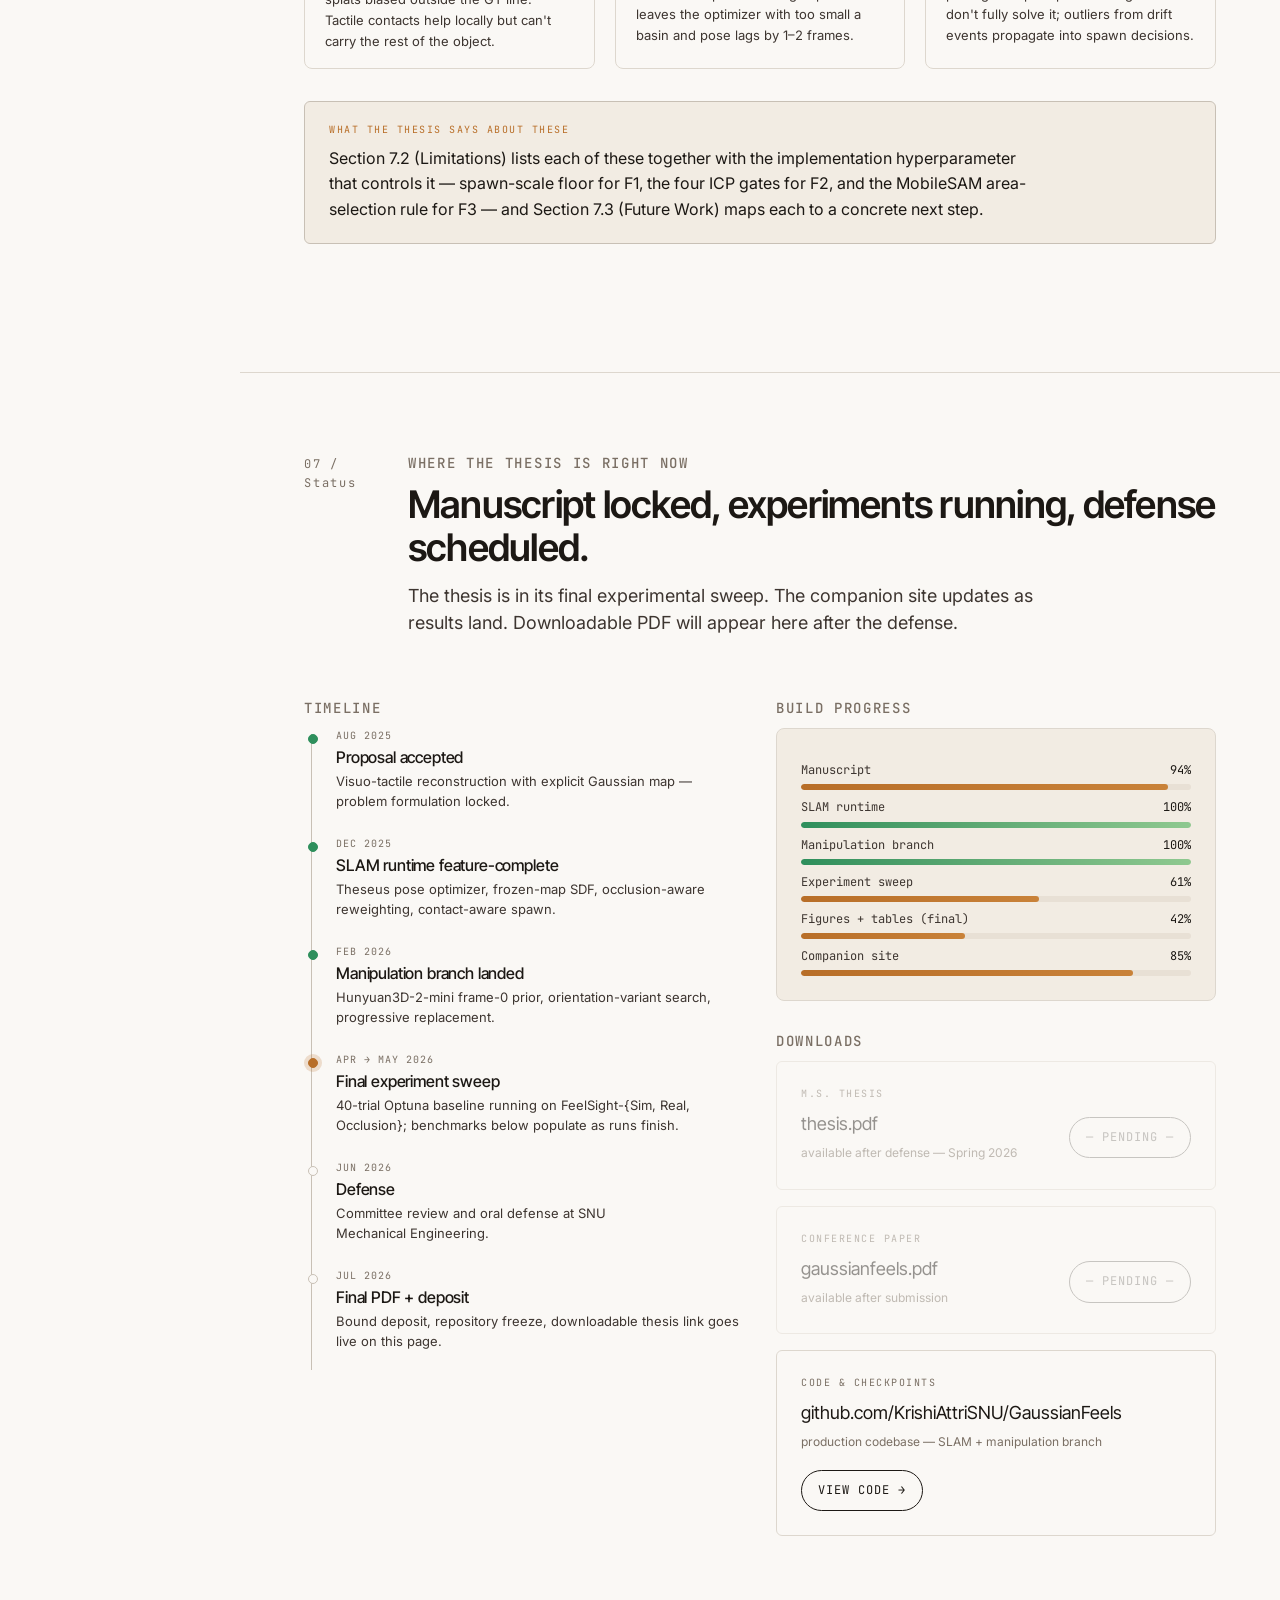
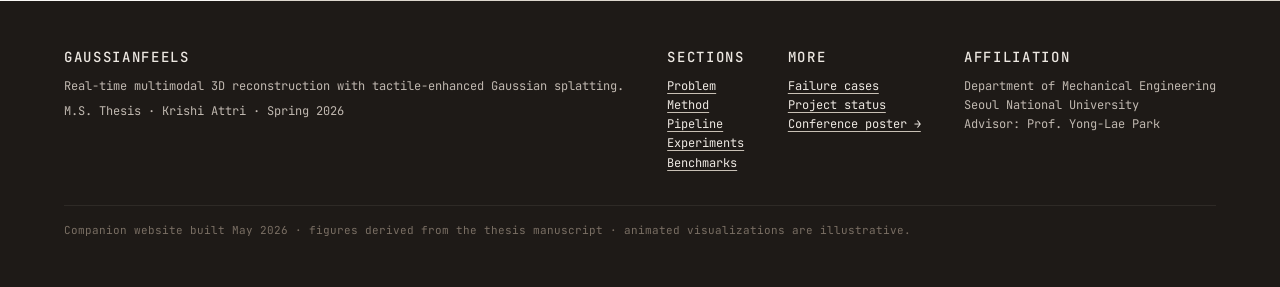
==== commit 2bb767e2: "fix: bold GaussianFeels in title, add Home nav link, drop 72 pp - Brand title: "GaussianFeels" now b" ====
--- a/index.html
+++ b/index.html
@@ -16,11 +16,14 @@
   <aside class="nav">
     <div class="brand">
       <div class="mark"><span class="dot"></span><span>GaussianFeels · v0.9</span></div>
-      <div class="title">Tactile&#8209;Enhanced Gaussian Splatting</div>
+      <div class="title"><strong>GaussianFeels</strong> · Tactile-Enhanced Gaussian Splatting</div>
       <div class="sub">M.S. Thesis · SNU ME · Spring 2026</div>
     </div>
 
     <nav class="toc" id="toc">
+      <div class="toc-group" style="margin-bottom:12px;">
+        <a href="#"><span class="num">↑</span><span class="label">Home</span></a>
+      </div>
       <div class="toc-group">
         <div class="group-title">Thesis</div>
         <a href="#problem"><span class="num">01</span><span class="label">Problem</span></a>
@@ -731,7 +734,7 @@
                 <div class="label">M.S. Thesis</div>
                 <div style="display:flex; justify-content:space-between; align-items:center; gap:16px; flex-wrap:wrap;">
                   <div>
-                    <div style="font-family:var(--serif); font-size:18px;">thesis.pdf · 72 pp.</div>
+                    <div style="font-family:var(--serif); font-size:18px;">thesis.pdf</div>
                     <small>available after defense &mdash; Spring 2026</small>
                   </div>
                   <span class="btn ghost" style="cursor:not-allowed; opacity:0.5;">— Pending —</span>
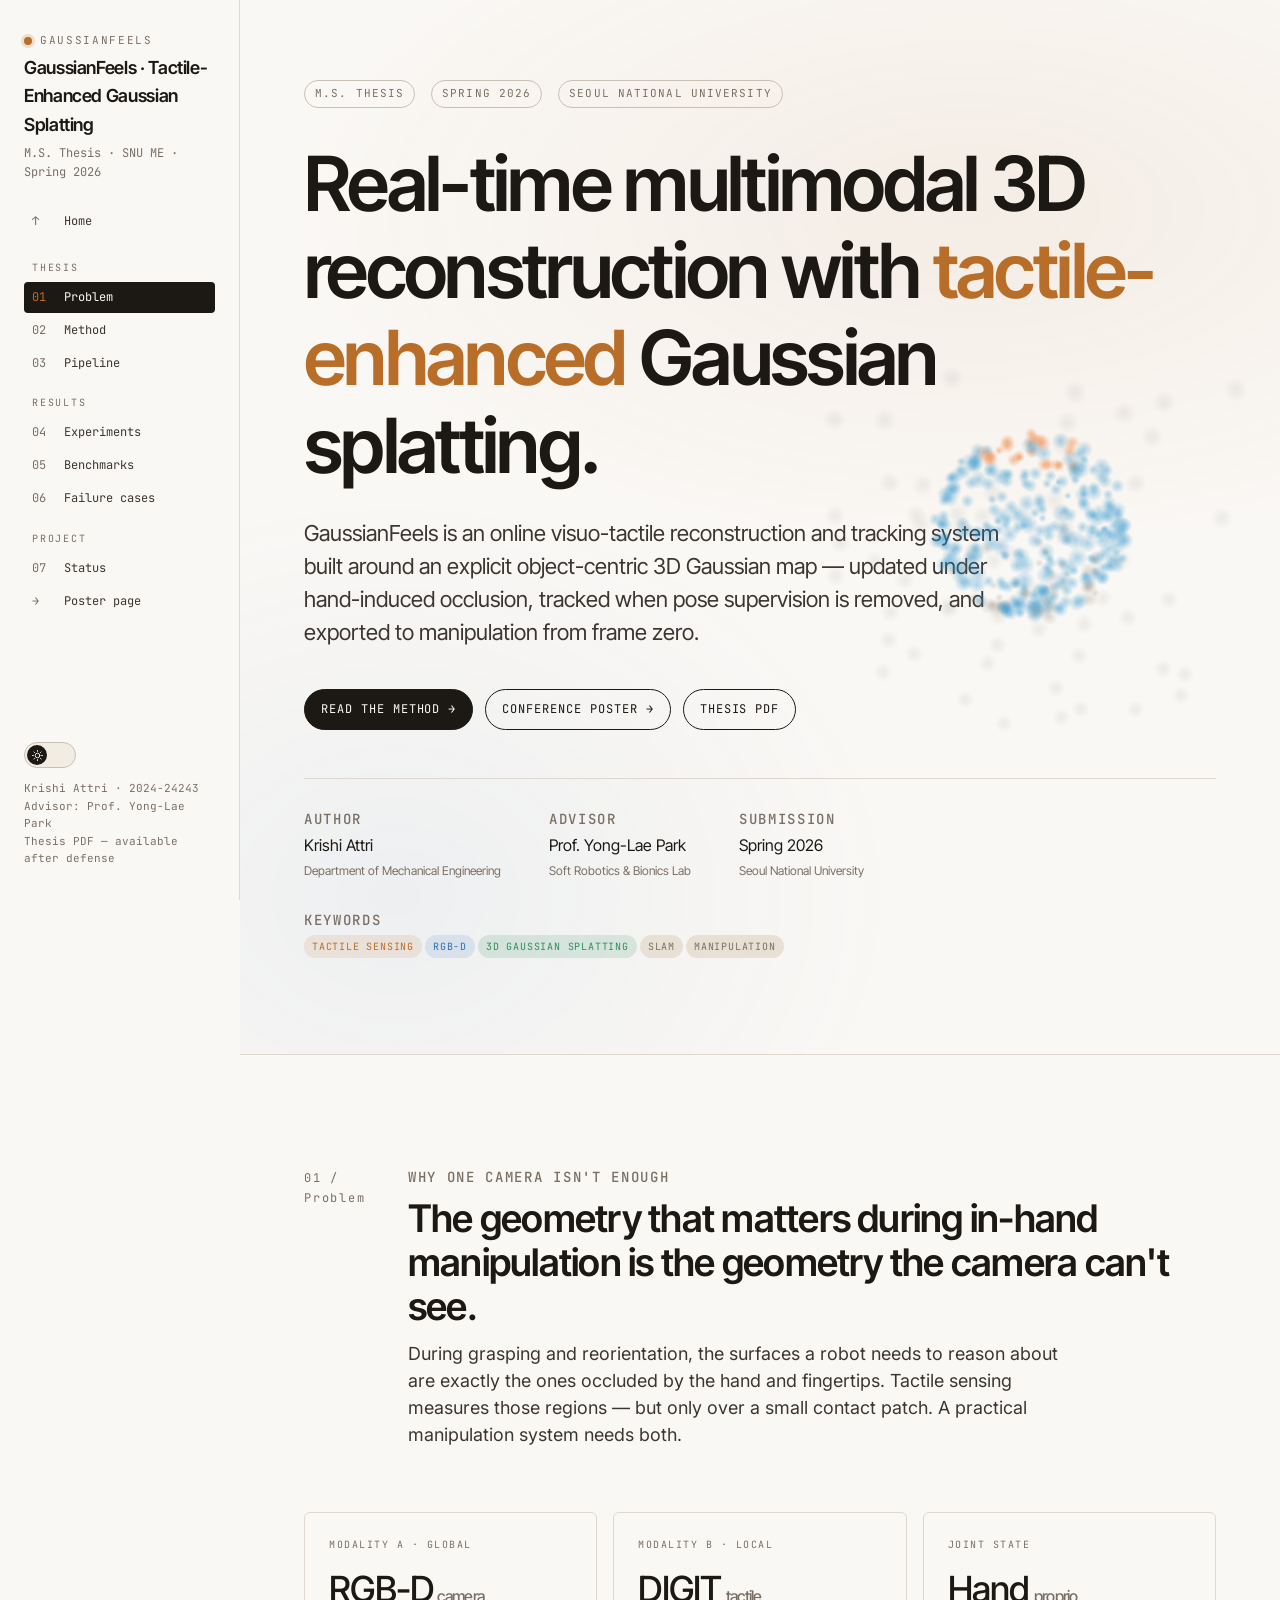
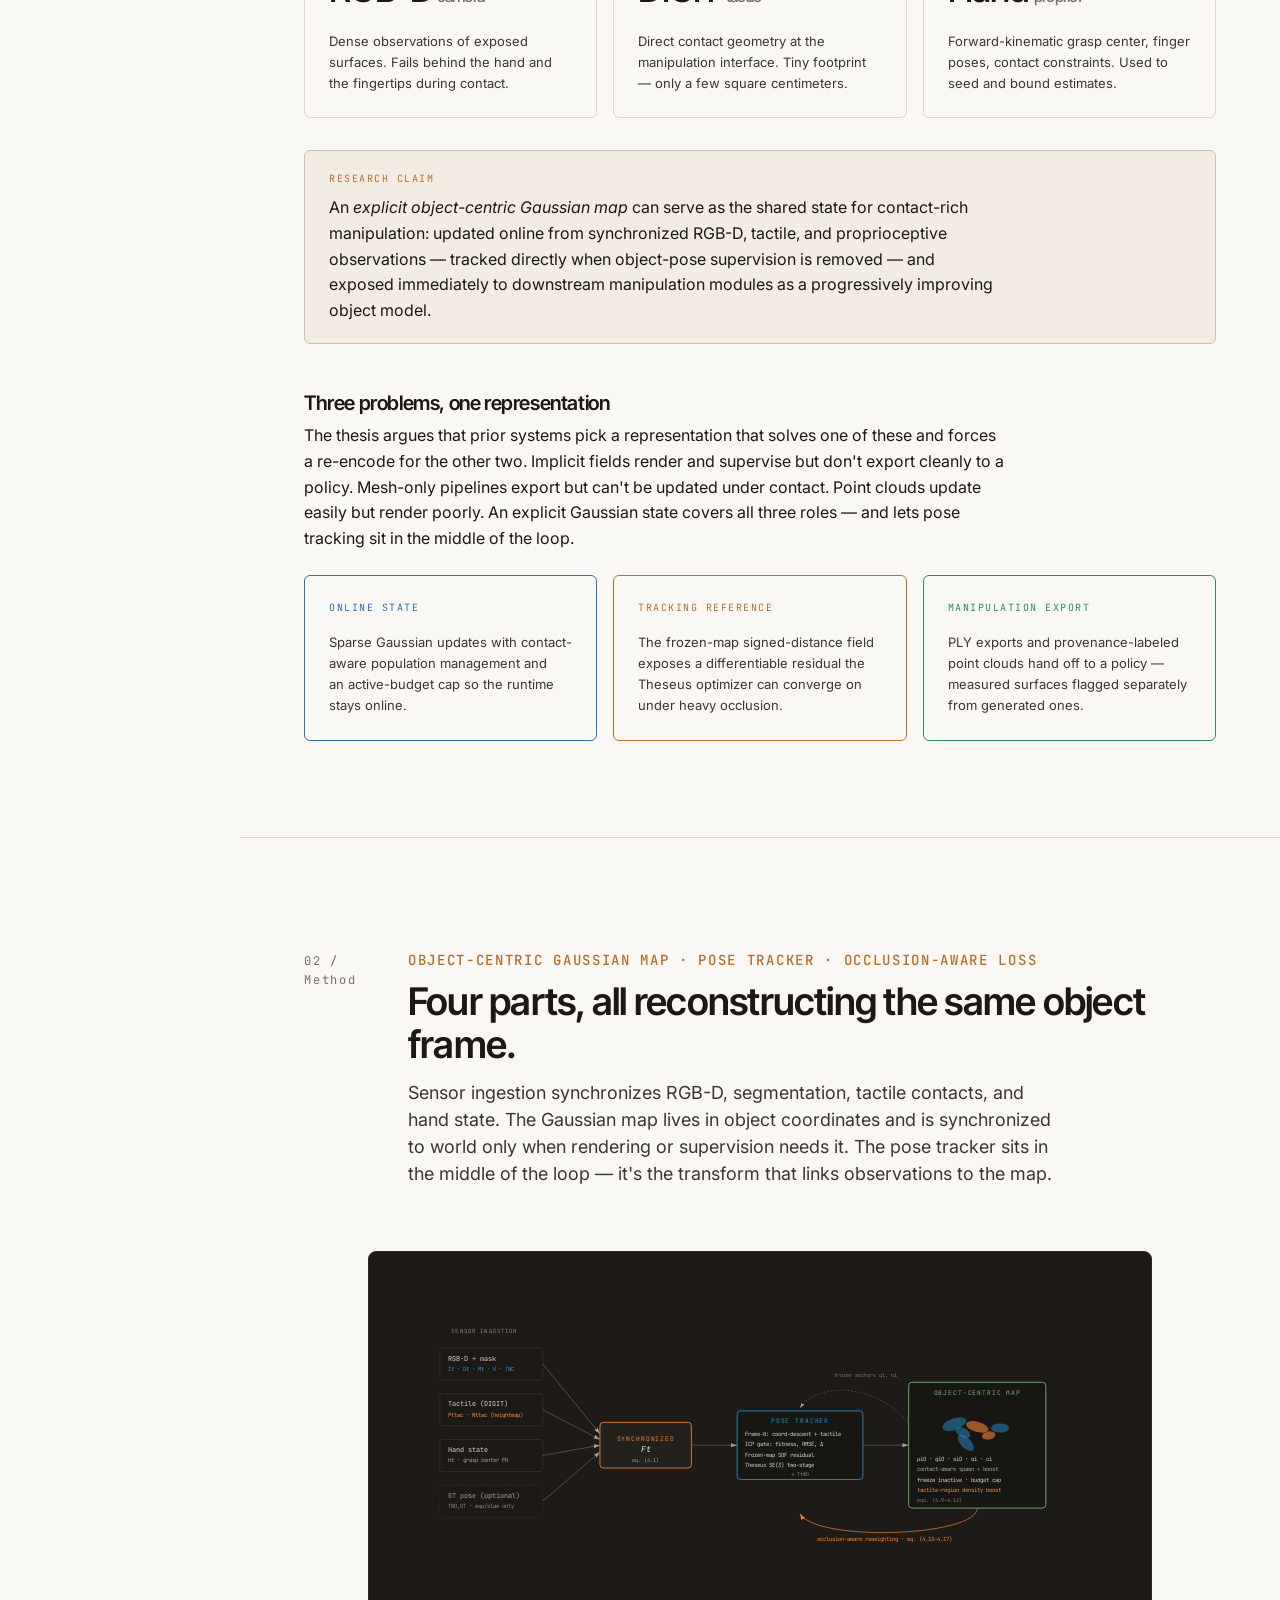
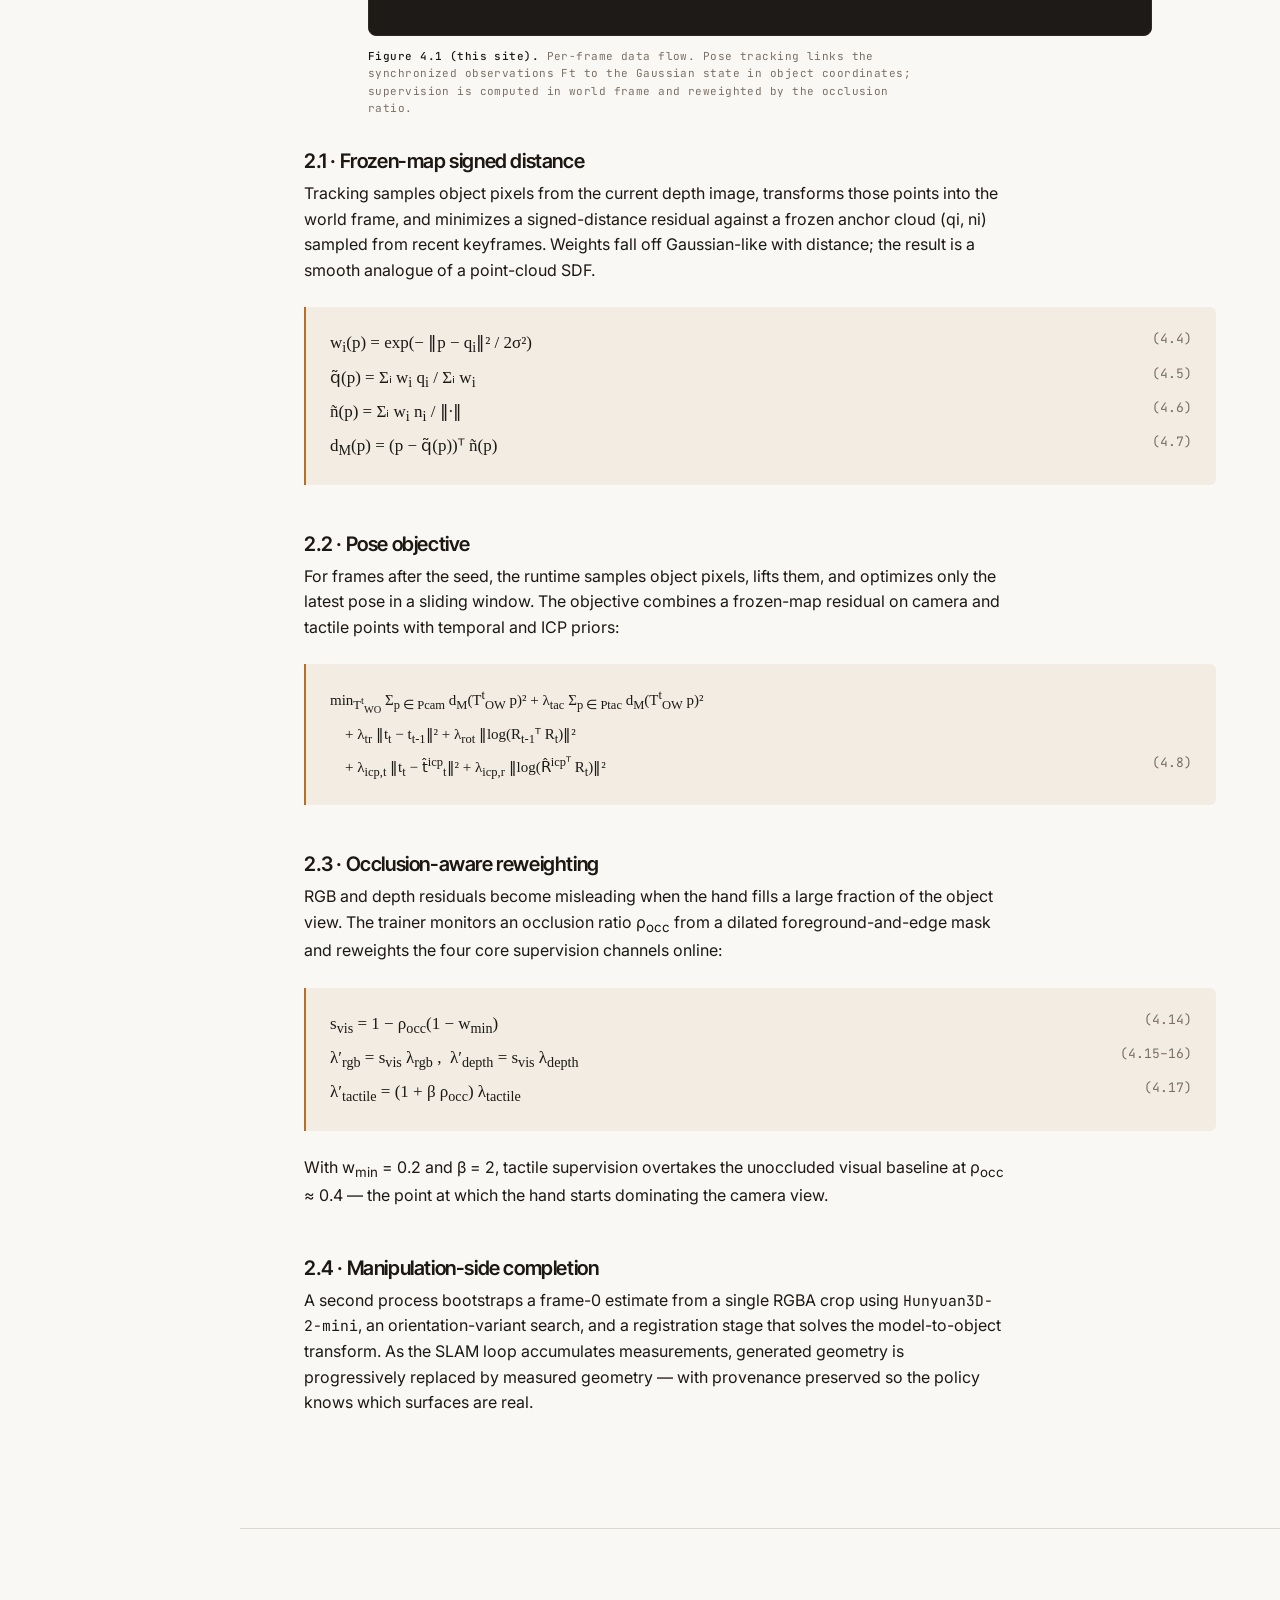
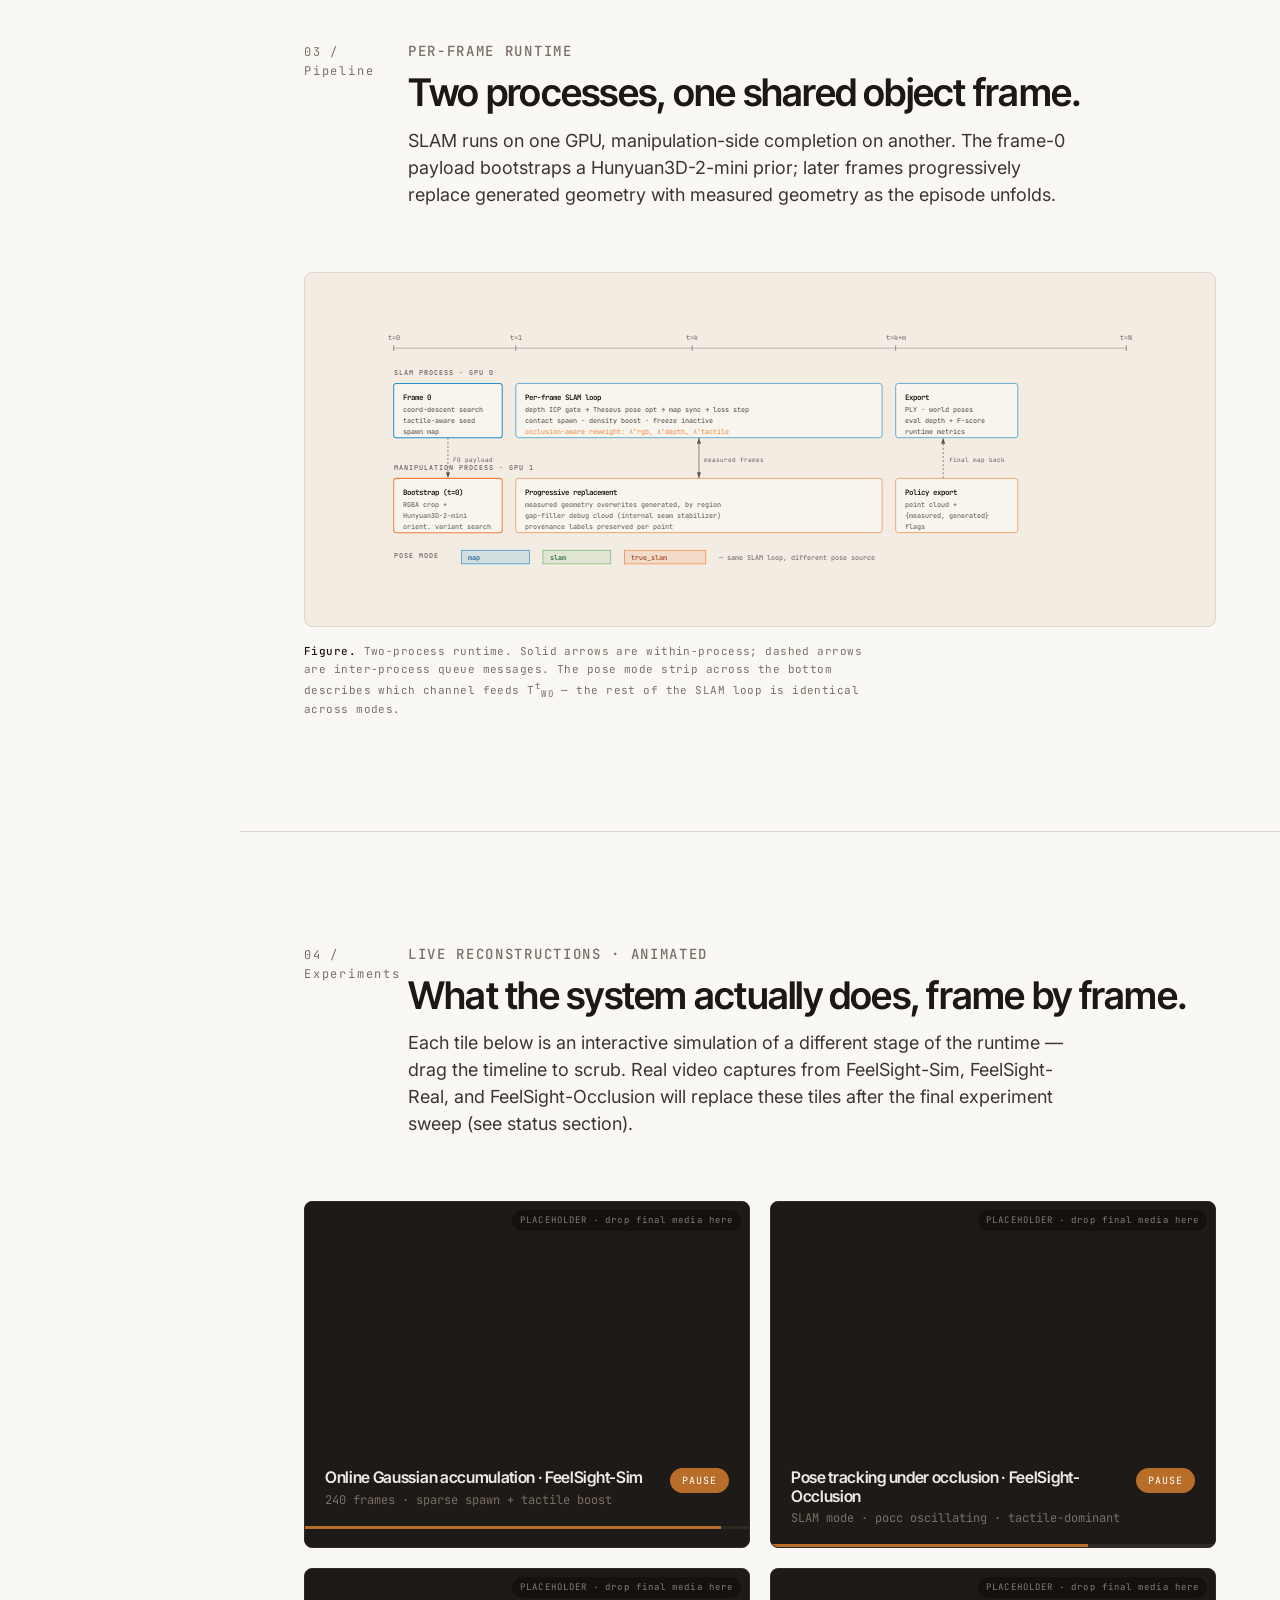
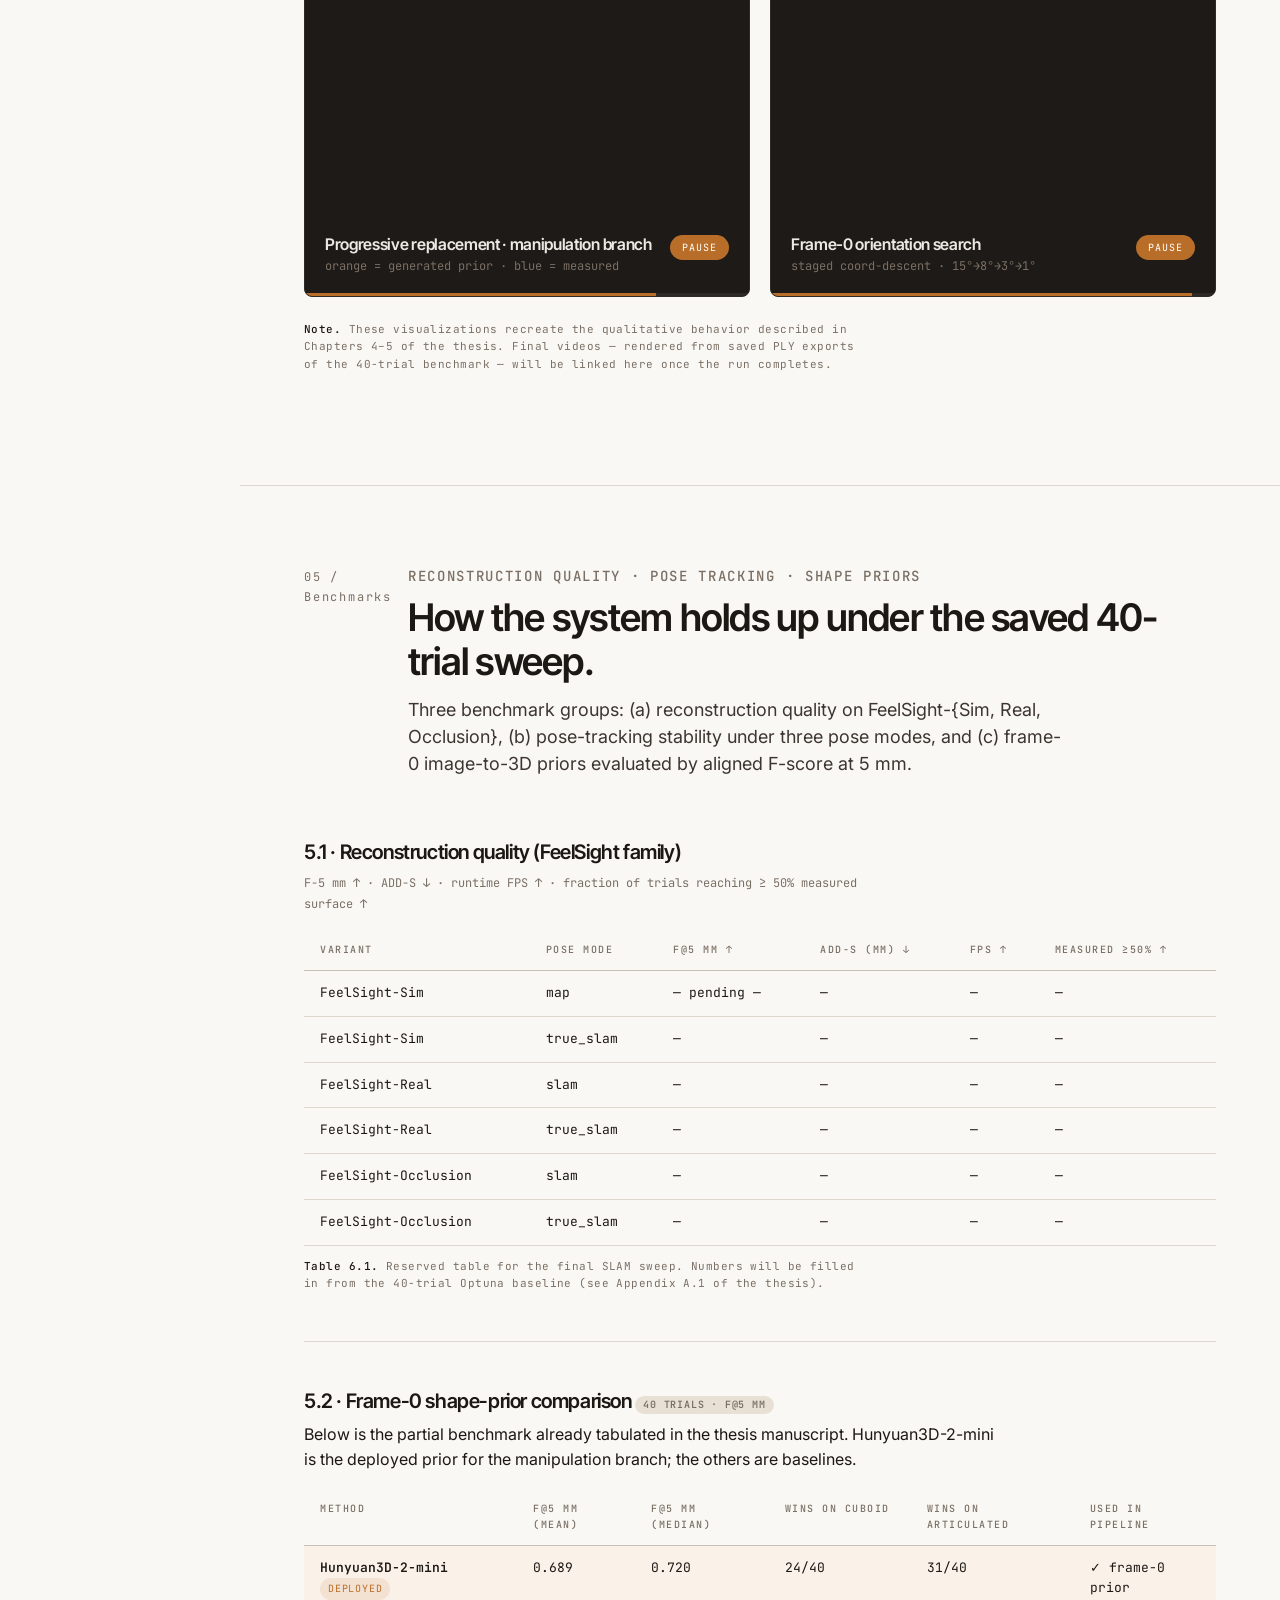
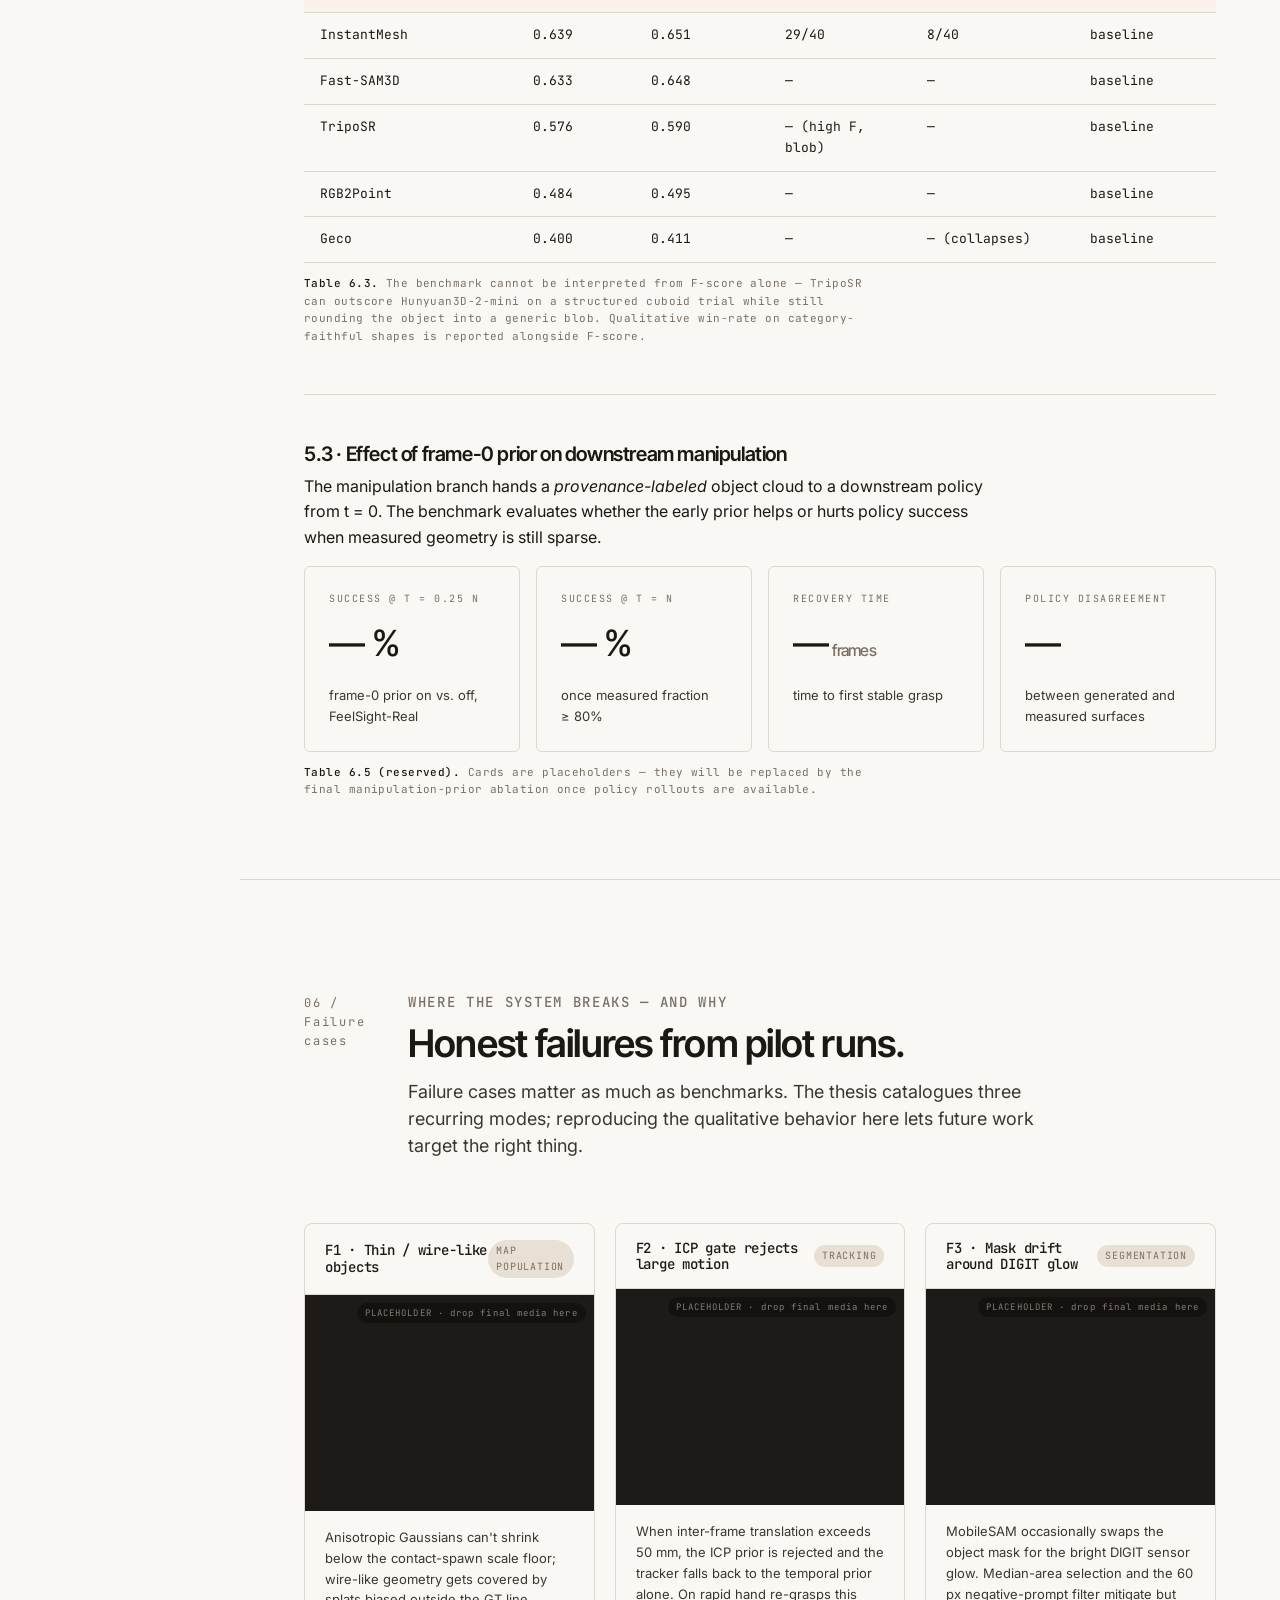
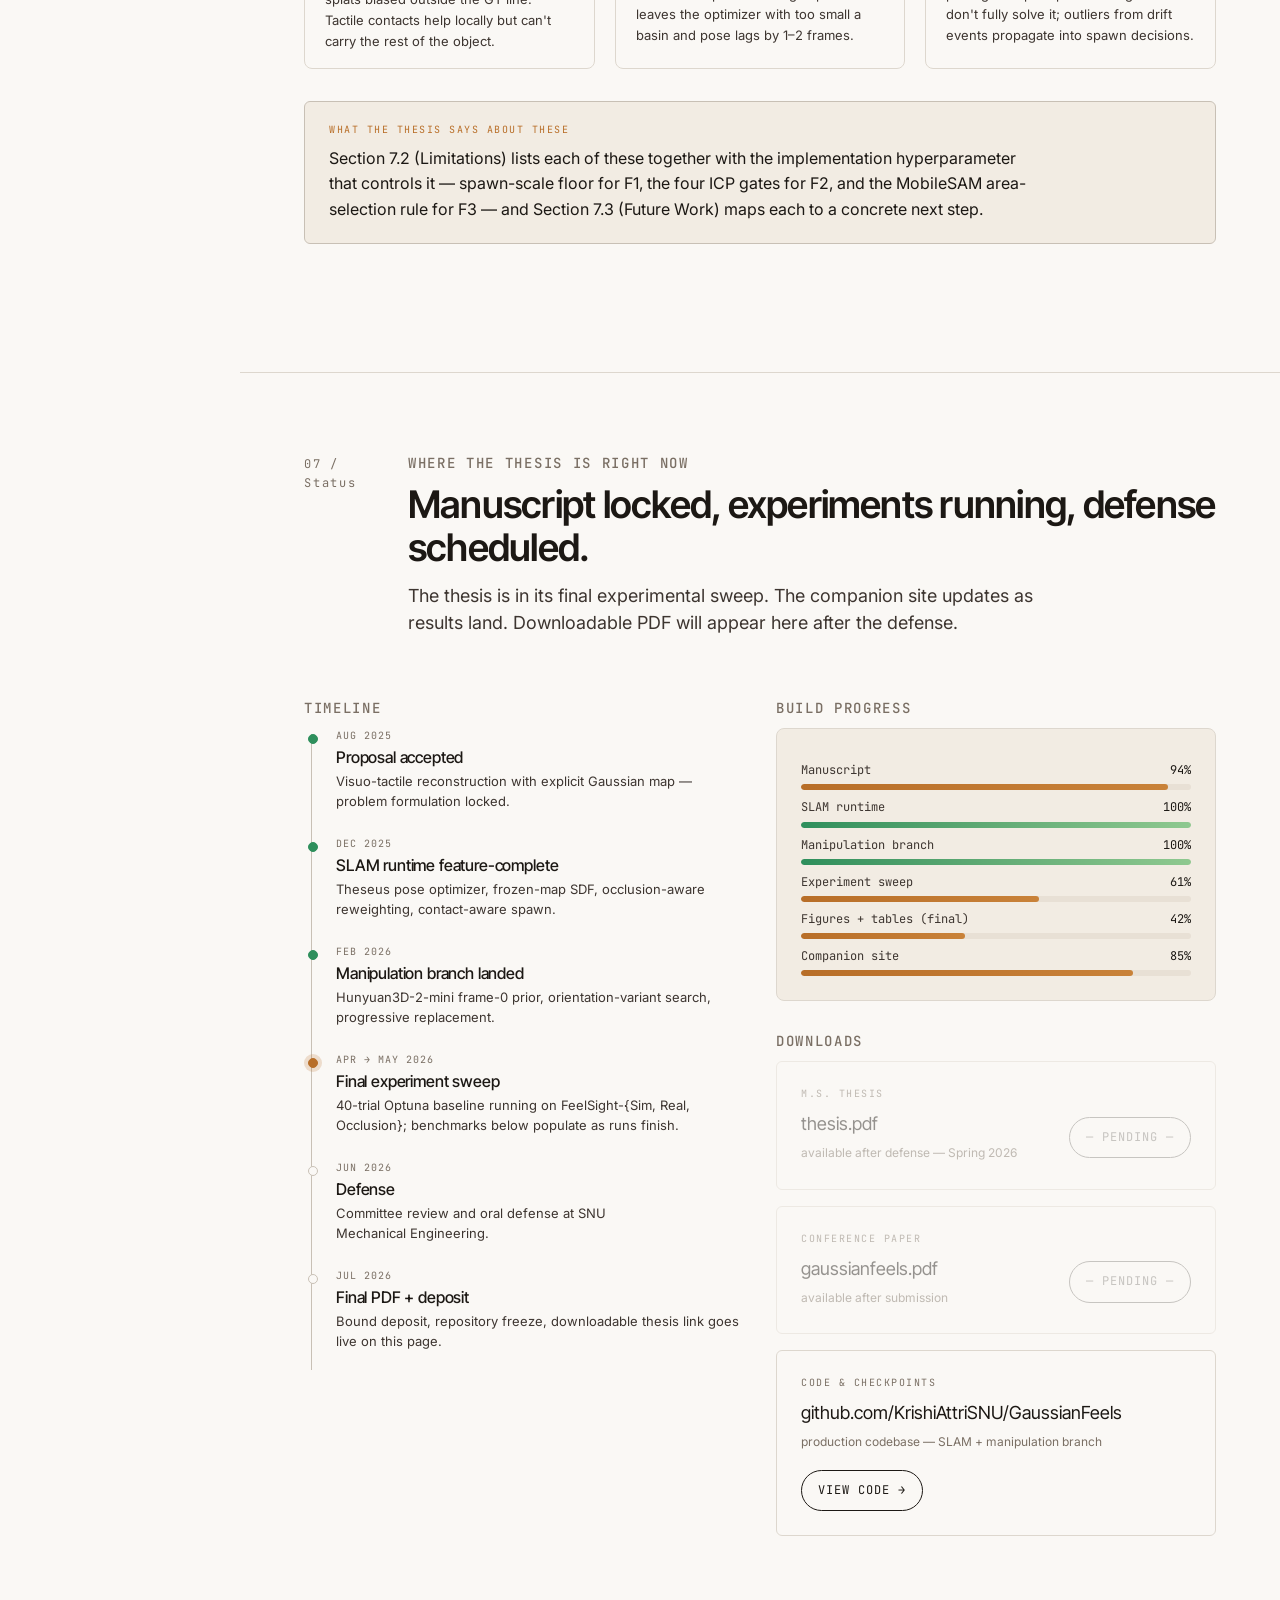
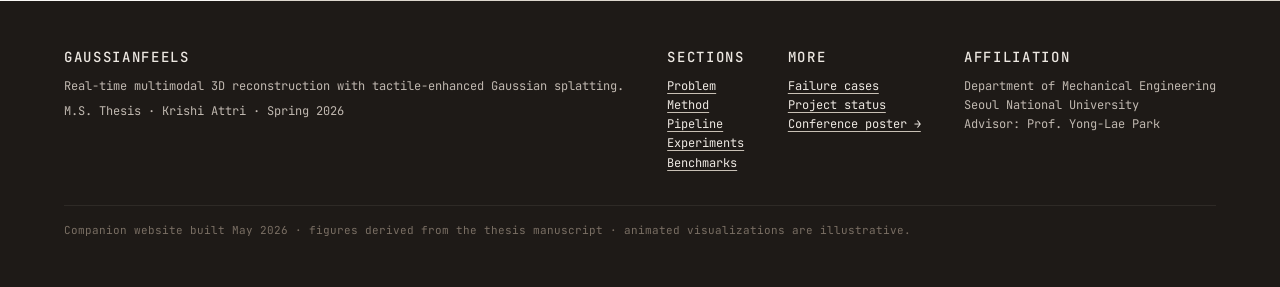
==== commit 8acc6479: "fix: remove v0.9, drop Live build pill, fix ToC active, add poster dark mode - Brand mark: "Gaussian" ====
--- a/index.html
+++ b/index.html
@@ -15,7 +15,7 @@
 
   <aside class="nav">
     <div class="brand">
-      <div class="mark"><span class="dot"></span><span>GaussianFeels · v0.9</span></div>
+      <div class="mark"><span class="dot"></span><span>GaussianFeels</span></div>
       <div class="title"><strong>GaussianFeels</strong> · Tactile-Enhanced Gaussian Splatting</div>
       <div class="sub">M.S. Thesis · SNU ME · Spring 2026</div>
     </div>
@@ -62,7 +62,6 @@
       <canvas class="hero-canvas" id="hero-canvas"></canvas>
 
       <div class="hero-meta">
-        <span class="pill live">Live build</span>
         <span class="pill">M.S. Thesis</span>
         <span class="pill">Spring 2026</span>
         <span class="pill">Seoul National University</span>
@@ -852,13 +851,13 @@
   };
 
   // ToC active highlight
-  const tocLinks = document.querySelectorAll('#toc a[href^="#"]');
-  const sections = [...tocLinks].map(a => document.querySelector(a.getAttribute('href'))).filter(Boolean);
+  const tocLinks = [...document.querySelectorAll('#toc a[href^="#"]')].filter(function(a) { return a.getAttribute('href') !== '#'; });
+  const sections = tocLinks.map(function(a) { return document.querySelector(a.getAttribute('href')); }).filter(Boolean);
   function update() {
-    const y = window.scrollY + 120;
-    let active = sections[0];
-    for (const s of sections) if (s && s.offsetTop <= y) active = s;
-    tocLinks.forEach(a => a.classList.toggle('active', a.getAttribute('href') === '#' + (active && active.id)));
+    var y = window.scrollY + 120;
+    var active = sections[0];
+    for (var i = 0; i < sections.length; i++) { if (sections[i] && sections[i].offsetTop <= y) active = sections[i]; }
+    tocLinks.forEach(function(a) { a.classList.toggle('active', a.getAttribute('href') === '#' + (active && active.id)); });
   }
   window.addEventListener('scroll', update, { passive: true });
   update();
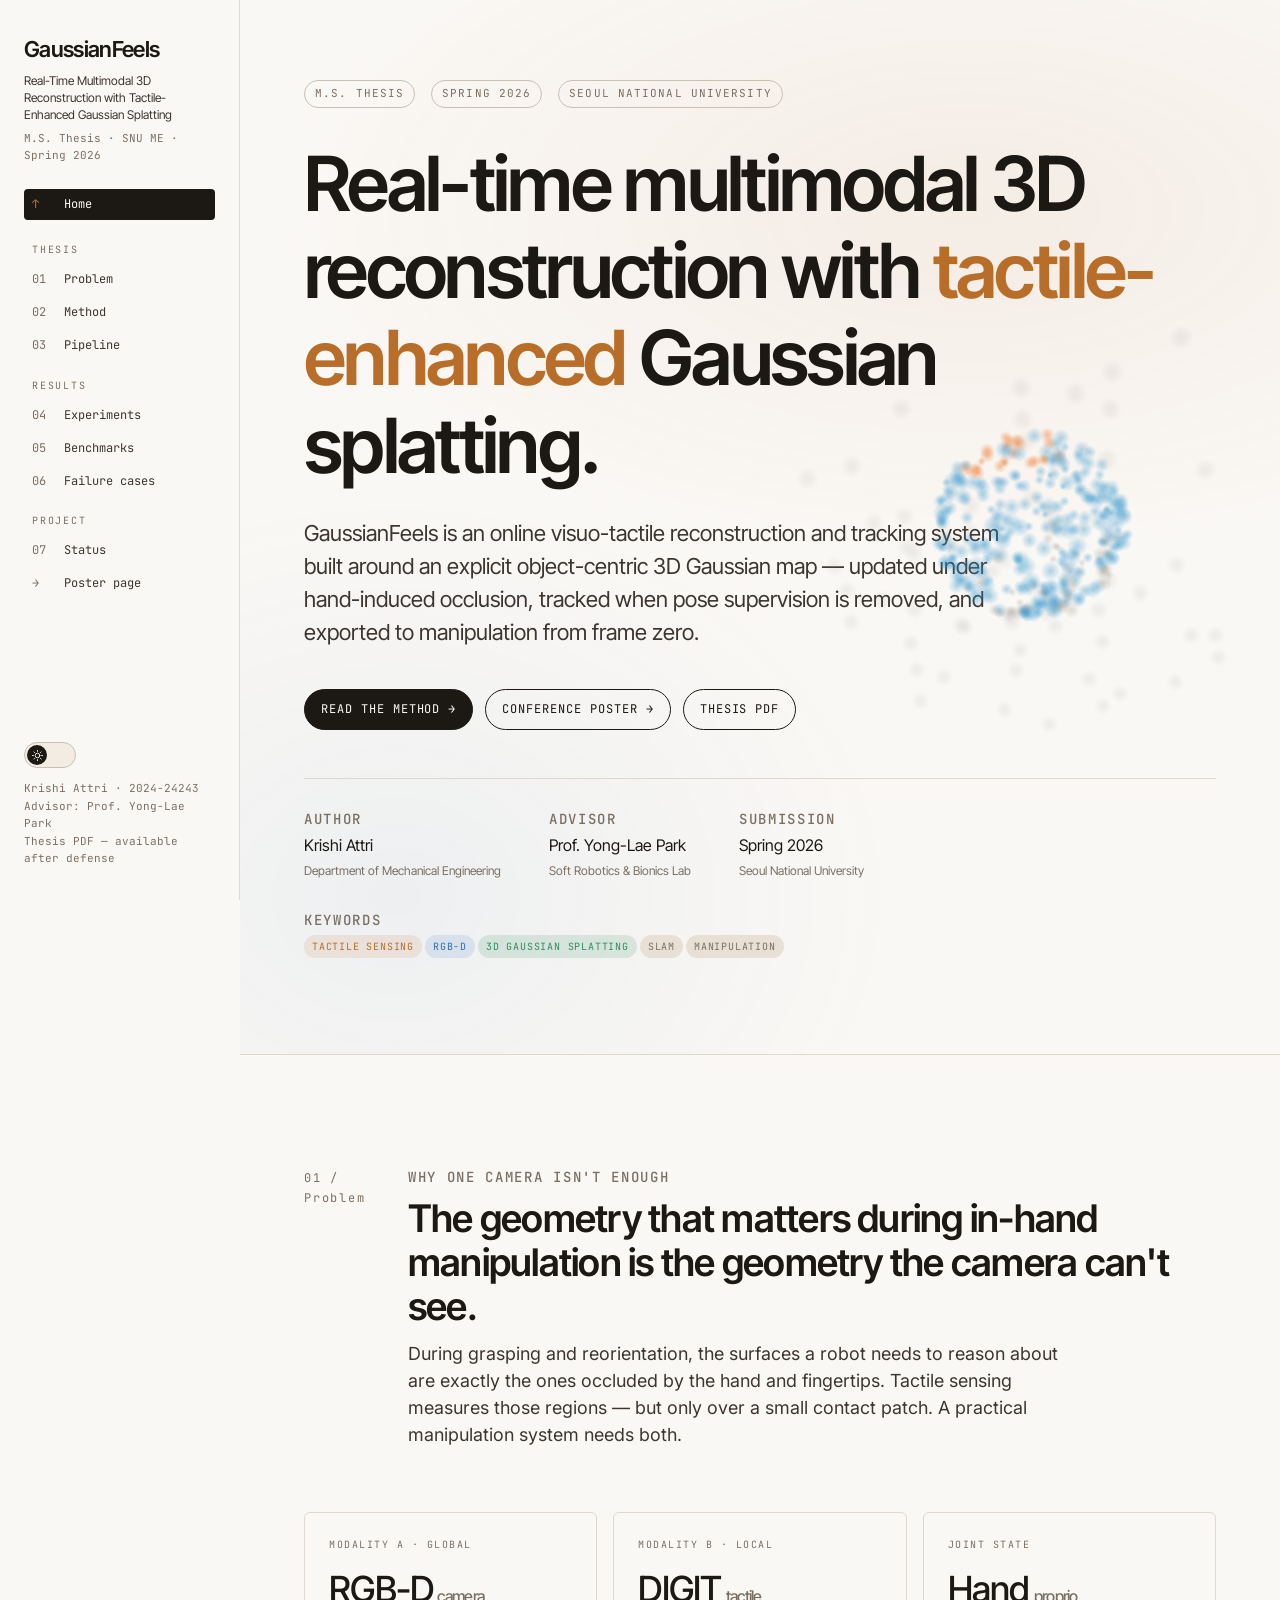
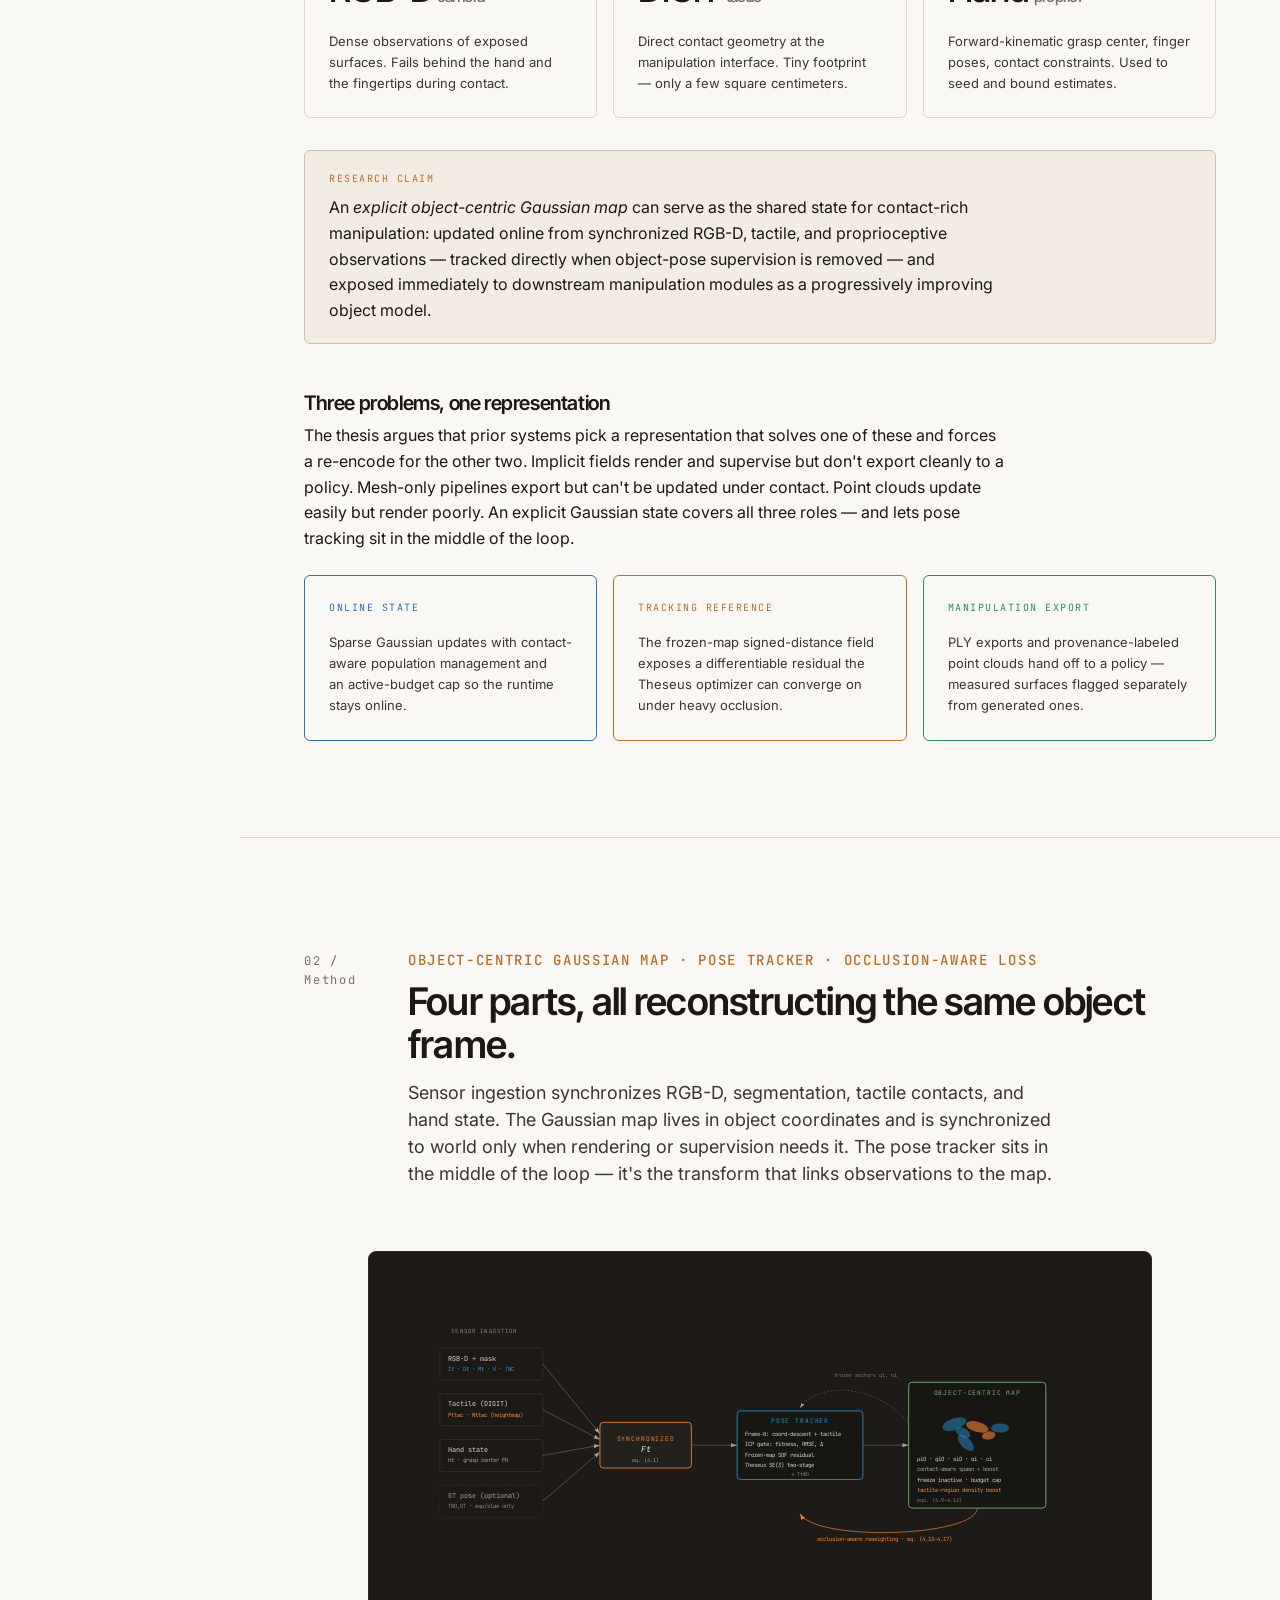
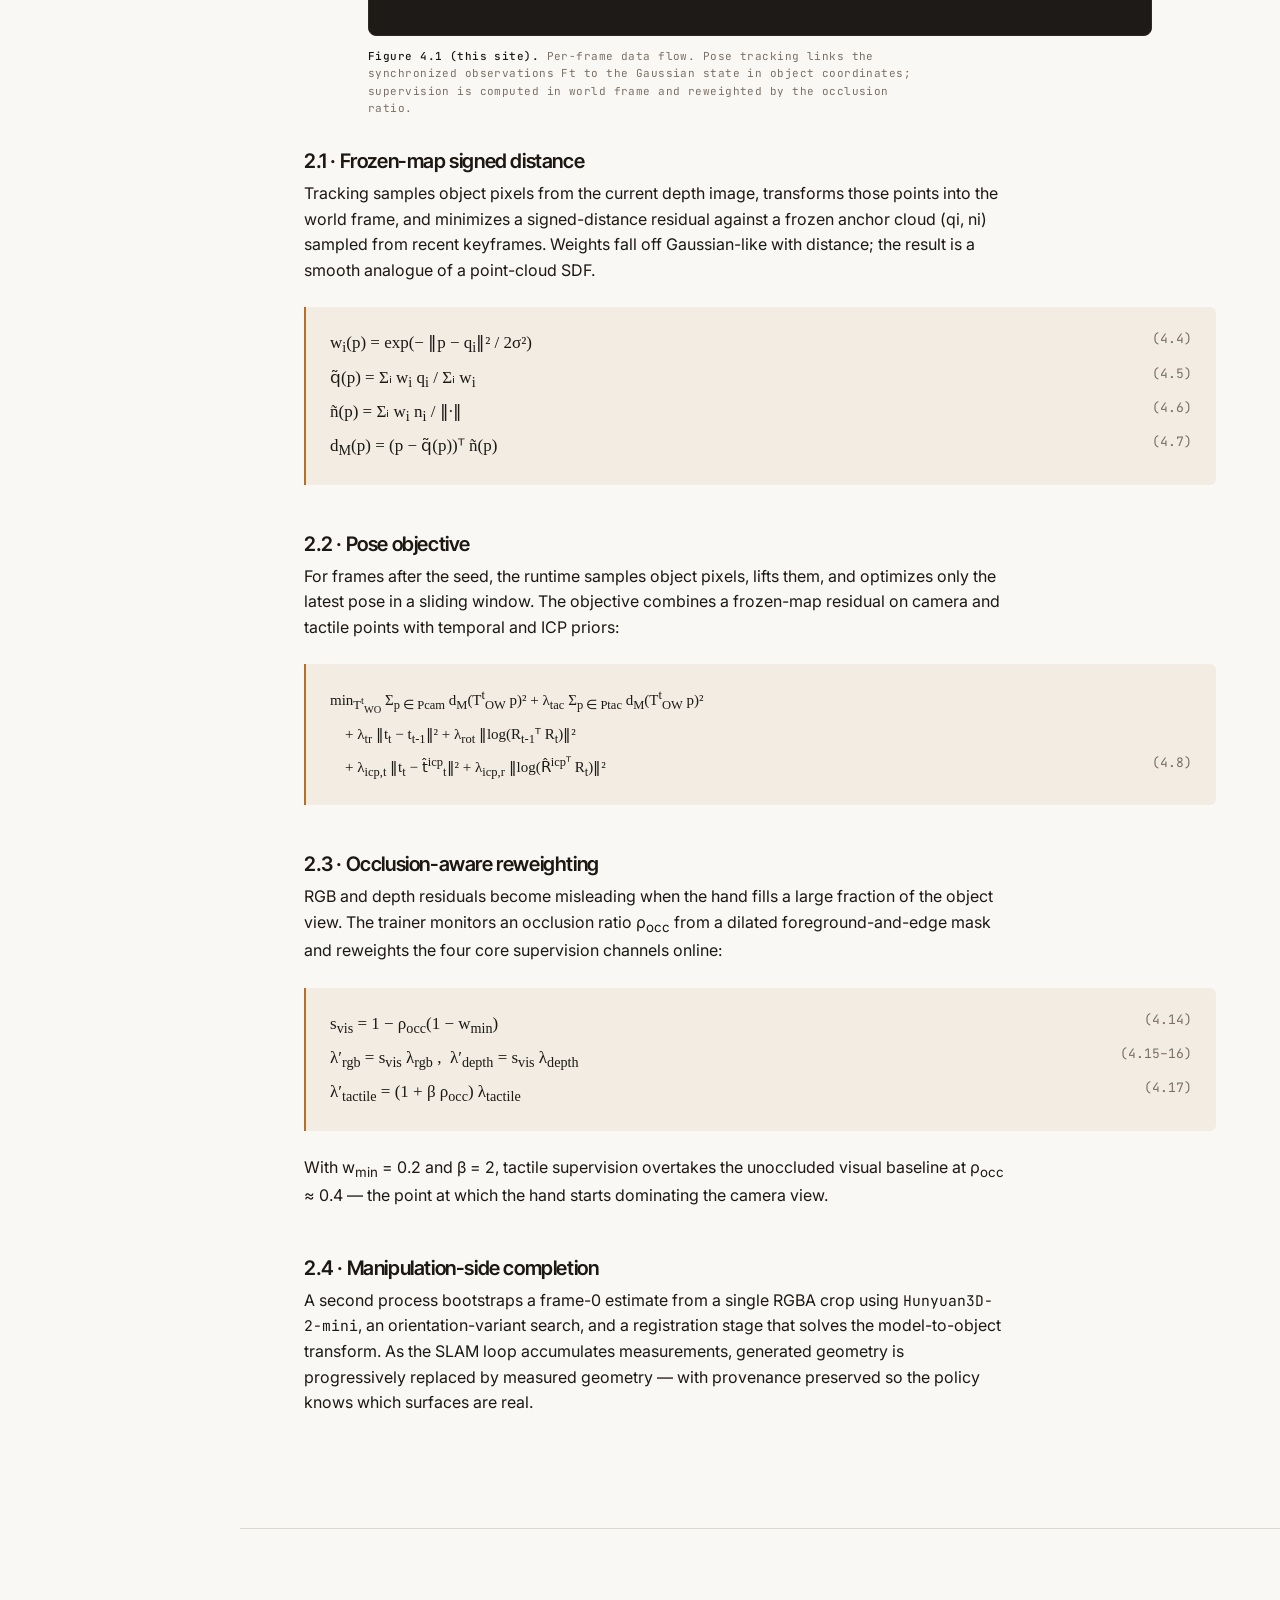
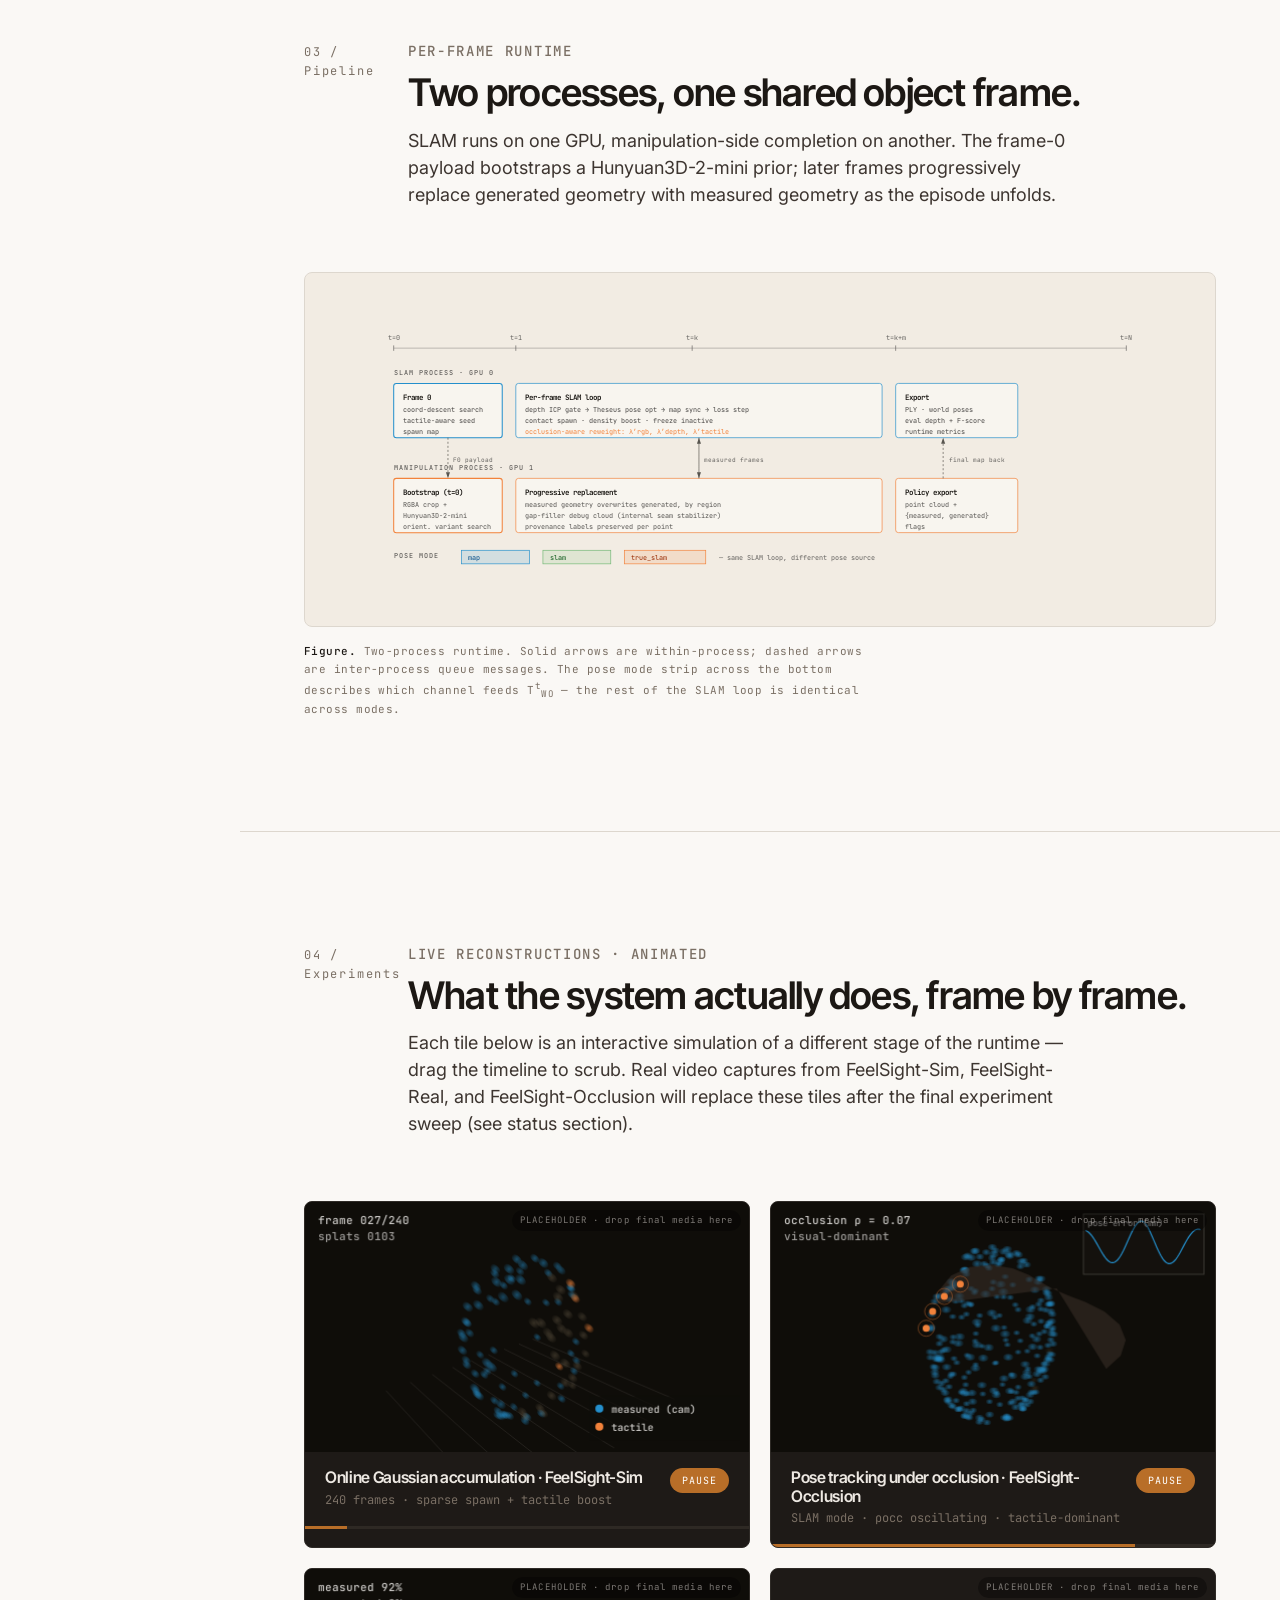
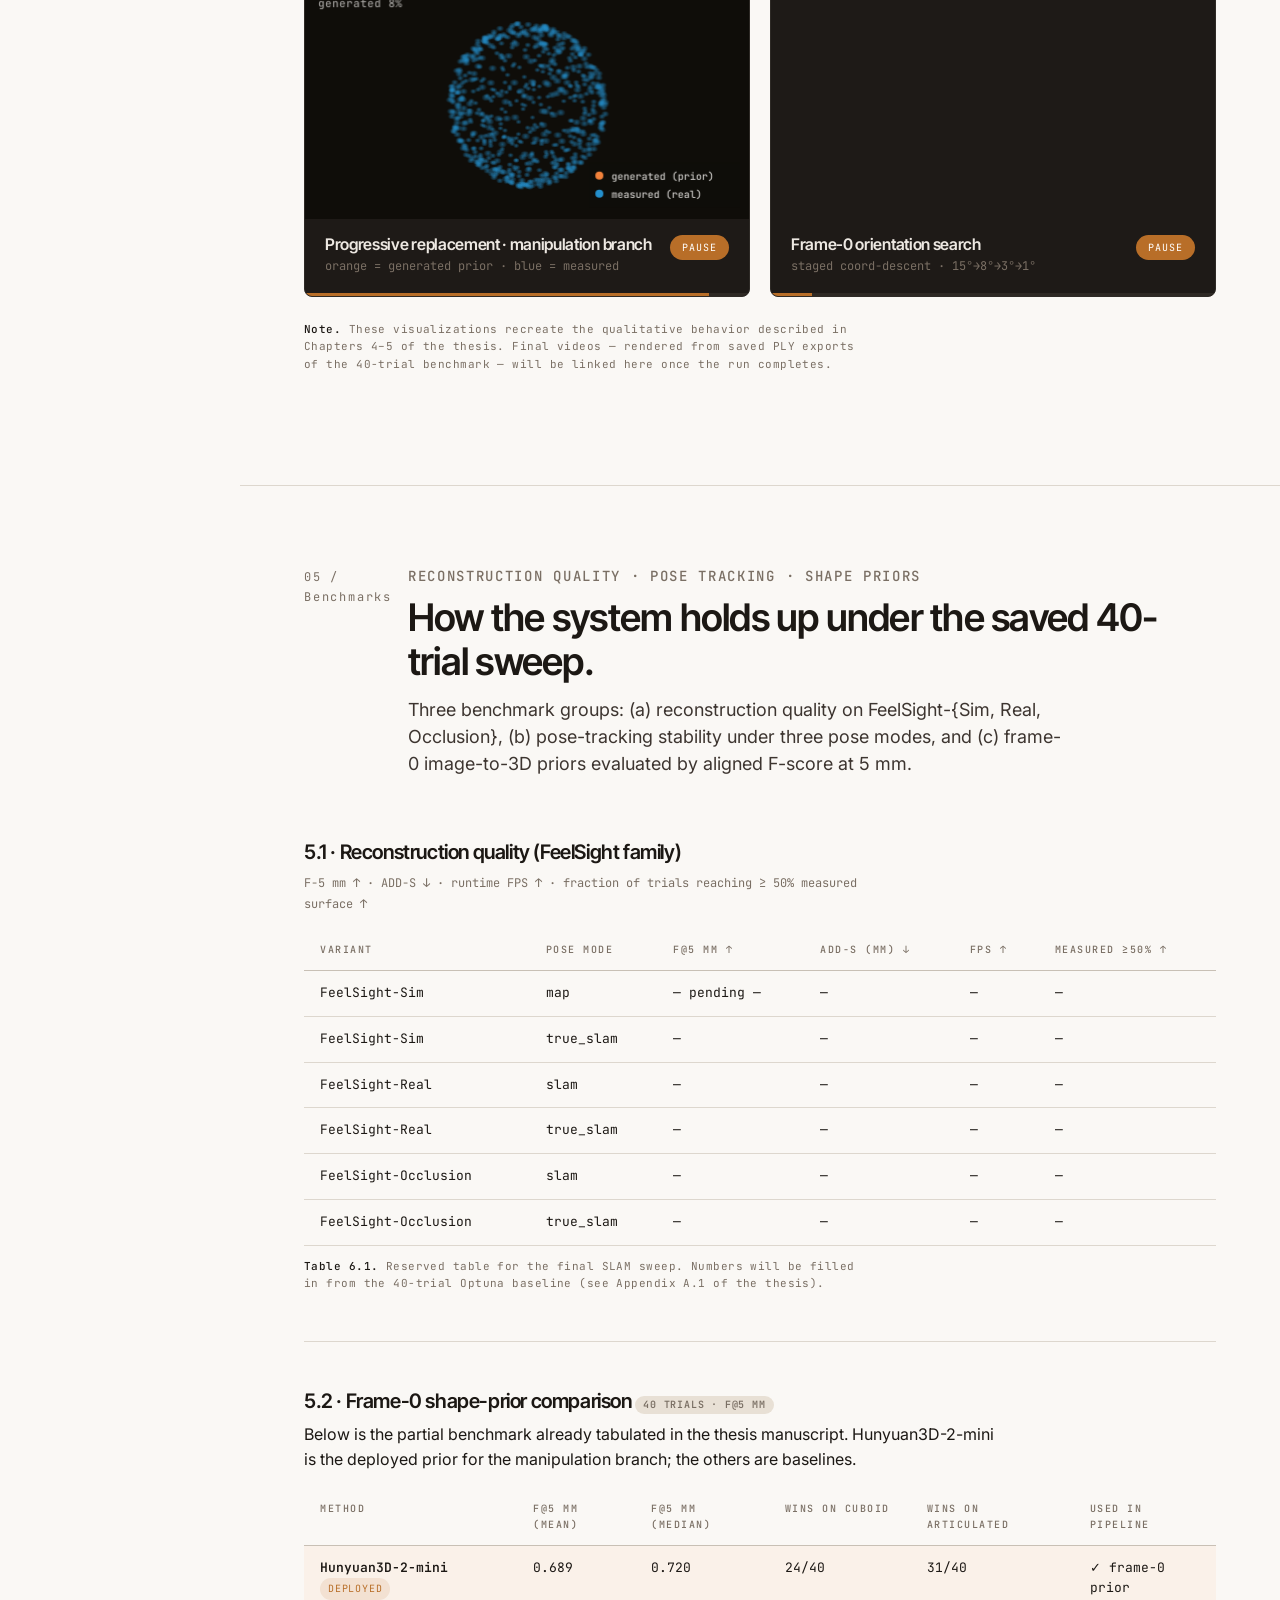
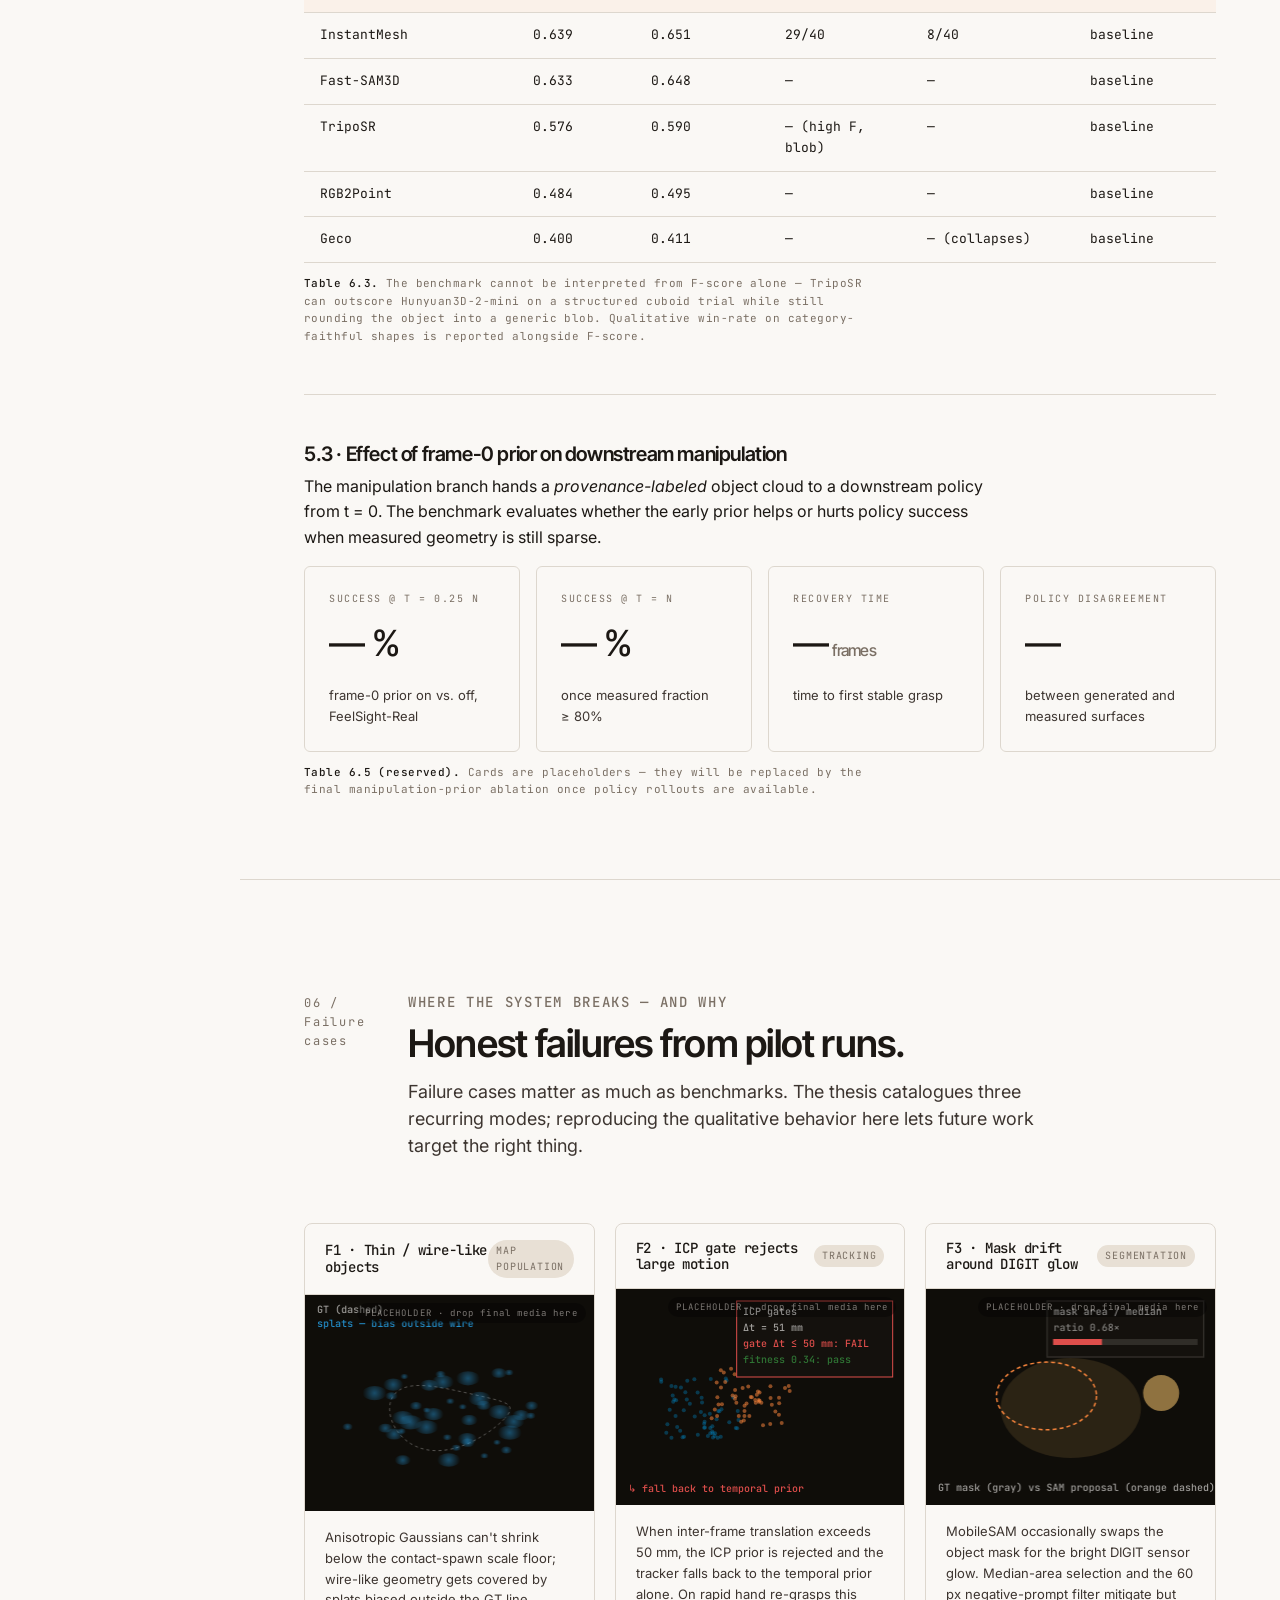
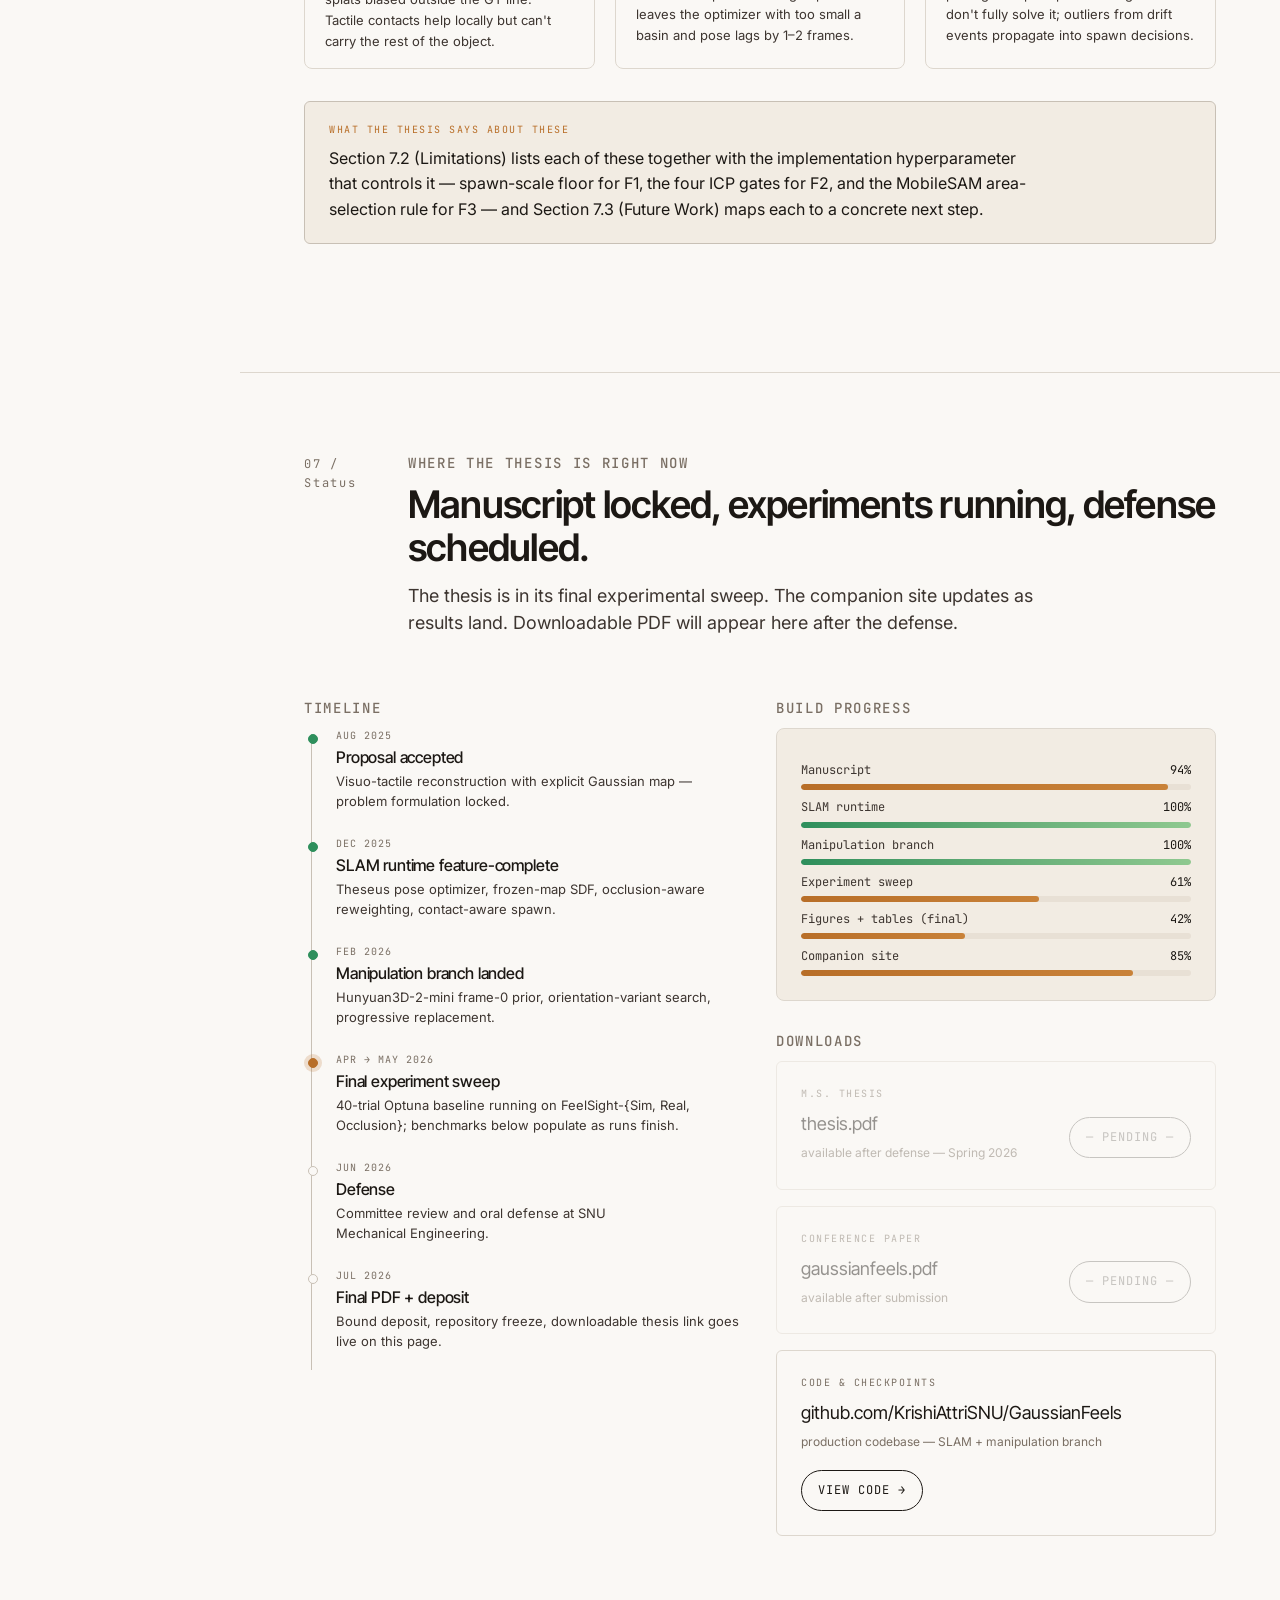
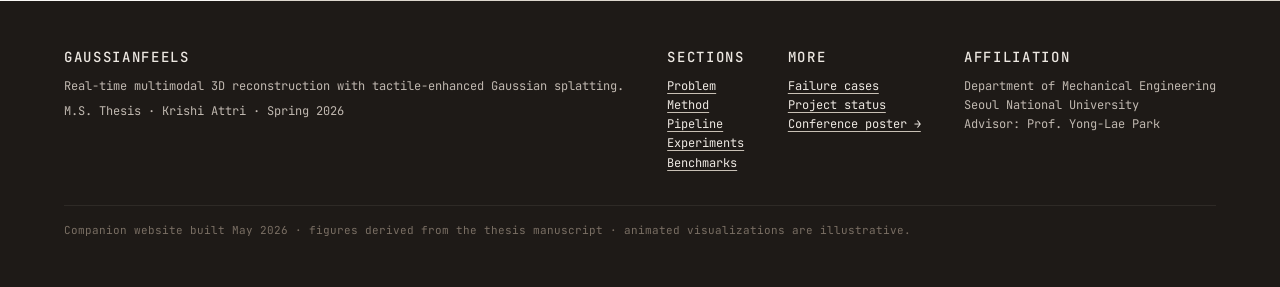
==== commit c4200480: "fix: brand, home highlight, poster dark mode, color alignment - Brand: single "GaussianFeels" in bol" ====
--- a/index.html
+++ b/index.html
@@ -15,8 +15,8 @@
 
   <aside class="nav">
     <div class="brand">
-      <div class="mark"><span class="dot"></span><span>GaussianFeels</span></div>
-      <div class="title"><strong>GaussianFeels</strong> · Tactile-Enhanced Gaussian Splatting</div>
+      <div class="title"><strong>GaussianFeels</strong></div>
+      <div class="subtitle">Real-Time Multimodal 3D Reconstruction with Tactile-Enhanced Gaussian Splatting</div>
       <div class="sub">M.S. Thesis · SNU ME · Spring 2026</div>
     </div>
 
@@ -851,10 +851,19 @@
   };
 
   // ToC active highlight
-  const tocLinks = [...document.querySelectorAll('#toc a[href^="#"]')].filter(function(a) { return a.getAttribute('href') !== '#'; });
-  const sections = tocLinks.map(function(a) { return document.querySelector(a.getAttribute('href')); }).filter(Boolean);
+  var allTocLinks = [...document.querySelectorAll('#toc a[href^="#"]')];
+  var homeLink = allTocLinks.find(function(a) { return a.getAttribute('href') === '#'; });
+  var tocLinks = allTocLinks.filter(function(a) { return a.getAttribute('href') !== '#'; });
+  var sections = tocLinks.map(function(a) { return document.querySelector(a.getAttribute('href')); }).filter(Boolean);
   function update() {
     var y = window.scrollY + 120;
+    // Check if we're before the first section — highlight Home
+    if (sections[0] && window.scrollY < sections[0].offsetTop - 60) {
+      if (homeLink) homeLink.classList.add('active');
+      tocLinks.forEach(function(a) { a.classList.remove('active'); });
+      return;
+    }
+    if (homeLink) homeLink.classList.remove('active');
     var active = sections[0];
     for (var i = 0; i < sections.length; i++) { if (sections[i] && sections[i].offsetTop <= y) active = sections[i]; }
     tocLinks.forEach(function(a) { a.classList.toggle('active', a.getAttribute('href') === '#' + (active && active.id)); });
--- a/styles.css
+++ b/styles.css
@@ -94,11 +94,10 @@
   display: flex; flex-direction: column; gap: 24px;
   overflow-y: auto;
 }
-.brand { display: flex; flex-direction: column; gap: 4px; }
-.brand .mark { display: flex; align-items: center; gap: 8px; font-family: var(--mono); font-size: 11px; letter-spacing: 0.15em; text-transform: uppercase; color: var(--ink-3); }
-.brand .mark .dot { width: 8px; height: 8px; border-radius: 50%; background: var(--tactile); box-shadow: 0 0 0 3px color-mix(in srgb, var(--tactile) 20%, transparent); }
-.brand .title { font-family: var(--serif); font-weight: 600; font-size: 18px; letter-spacing: -0.02em; }
-.brand .sub { font-size: 12px; color: var(--ink-3); font-family: var(--mono); }
+.brand { display: flex; flex-direction: column; gap: 6px; }
+.brand .title { font-family: var(--serif); font-weight: 700; font-size: 22px; letter-spacing: -0.03em; }
+.brand .subtitle { font-size: 12px; color: var(--ink-2); font-family: var(--serif); line-height: 1.4; }
+.brand .sub { font-size: 11px; color: var(--ink-3); font-family: var(--mono); }
 
 .toc { display: flex; flex-direction: column; gap: 2px; font-family: var(--mono); font-size: 12px; }
 .toc a { display: flex; gap: 10px; padding: 6px 8px; border-radius: 4px; text-decoration: none; color: var(--ink-2); align-items: baseline; }
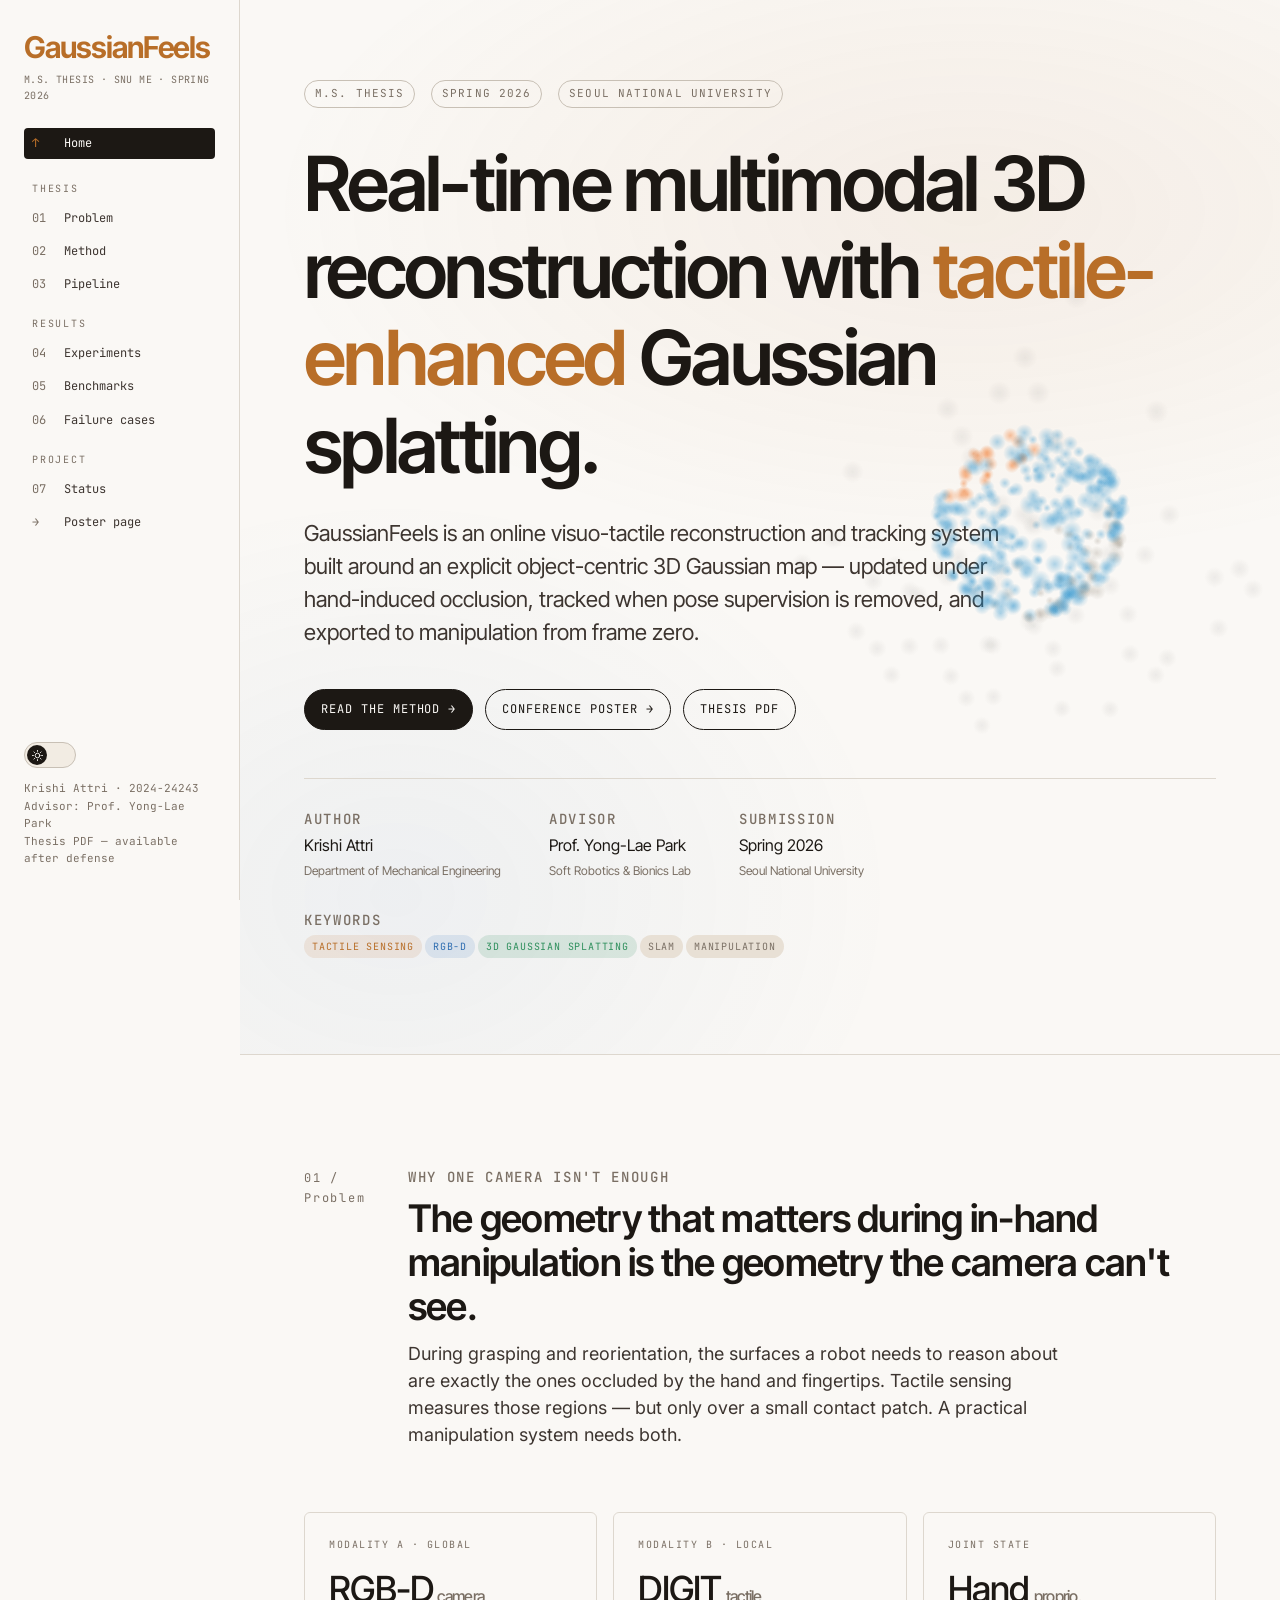
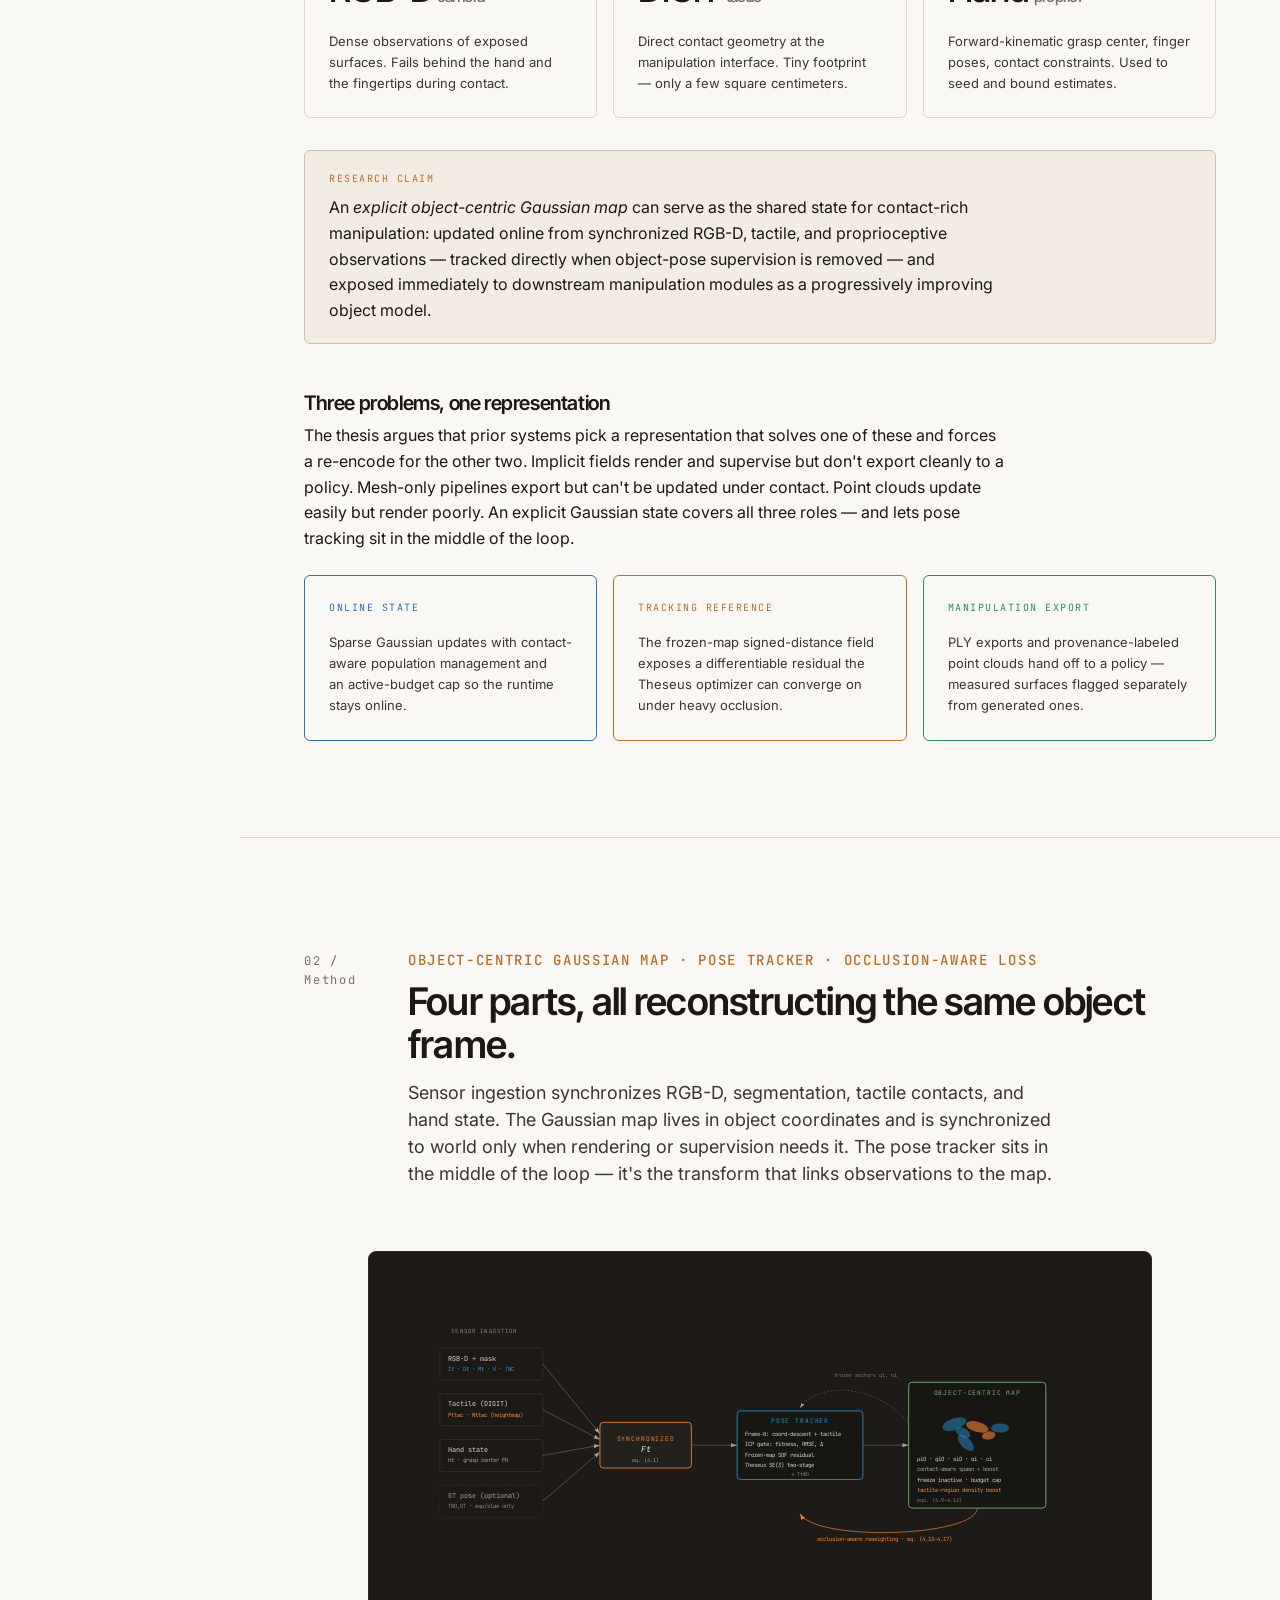
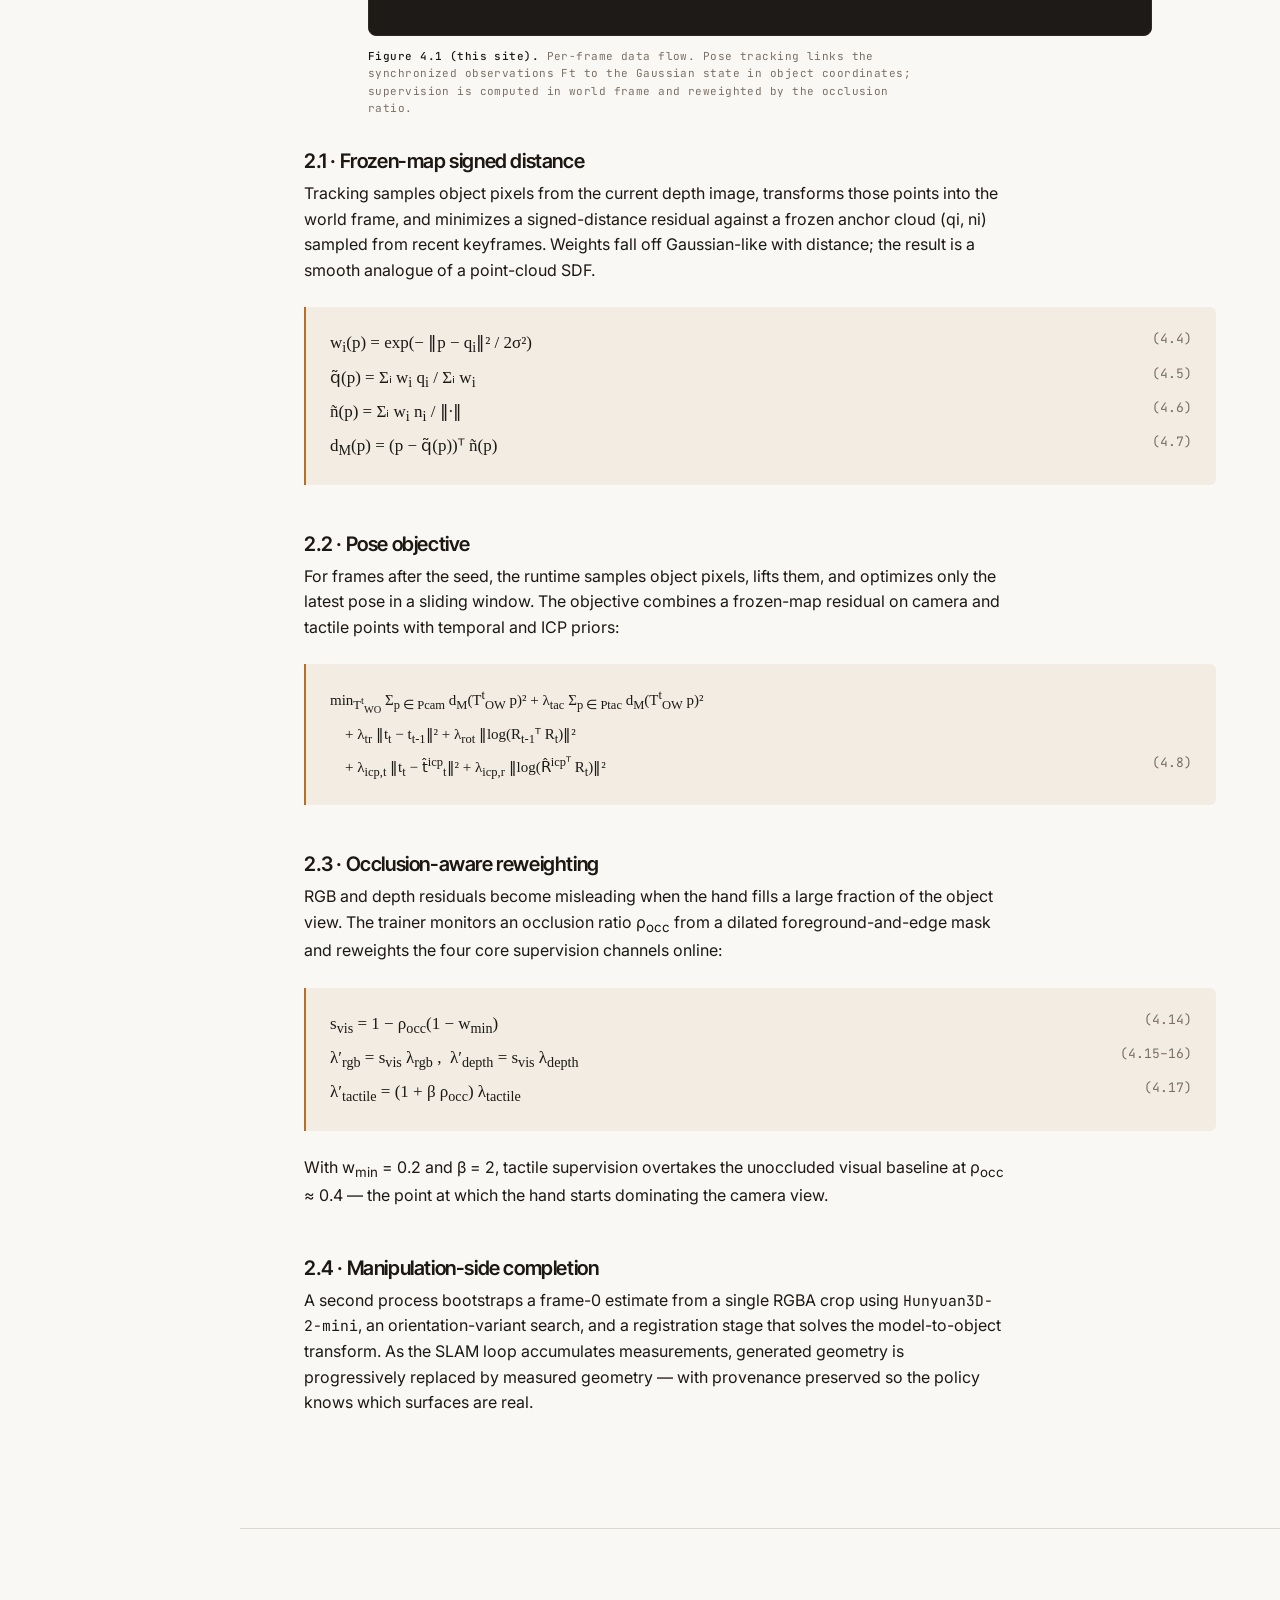
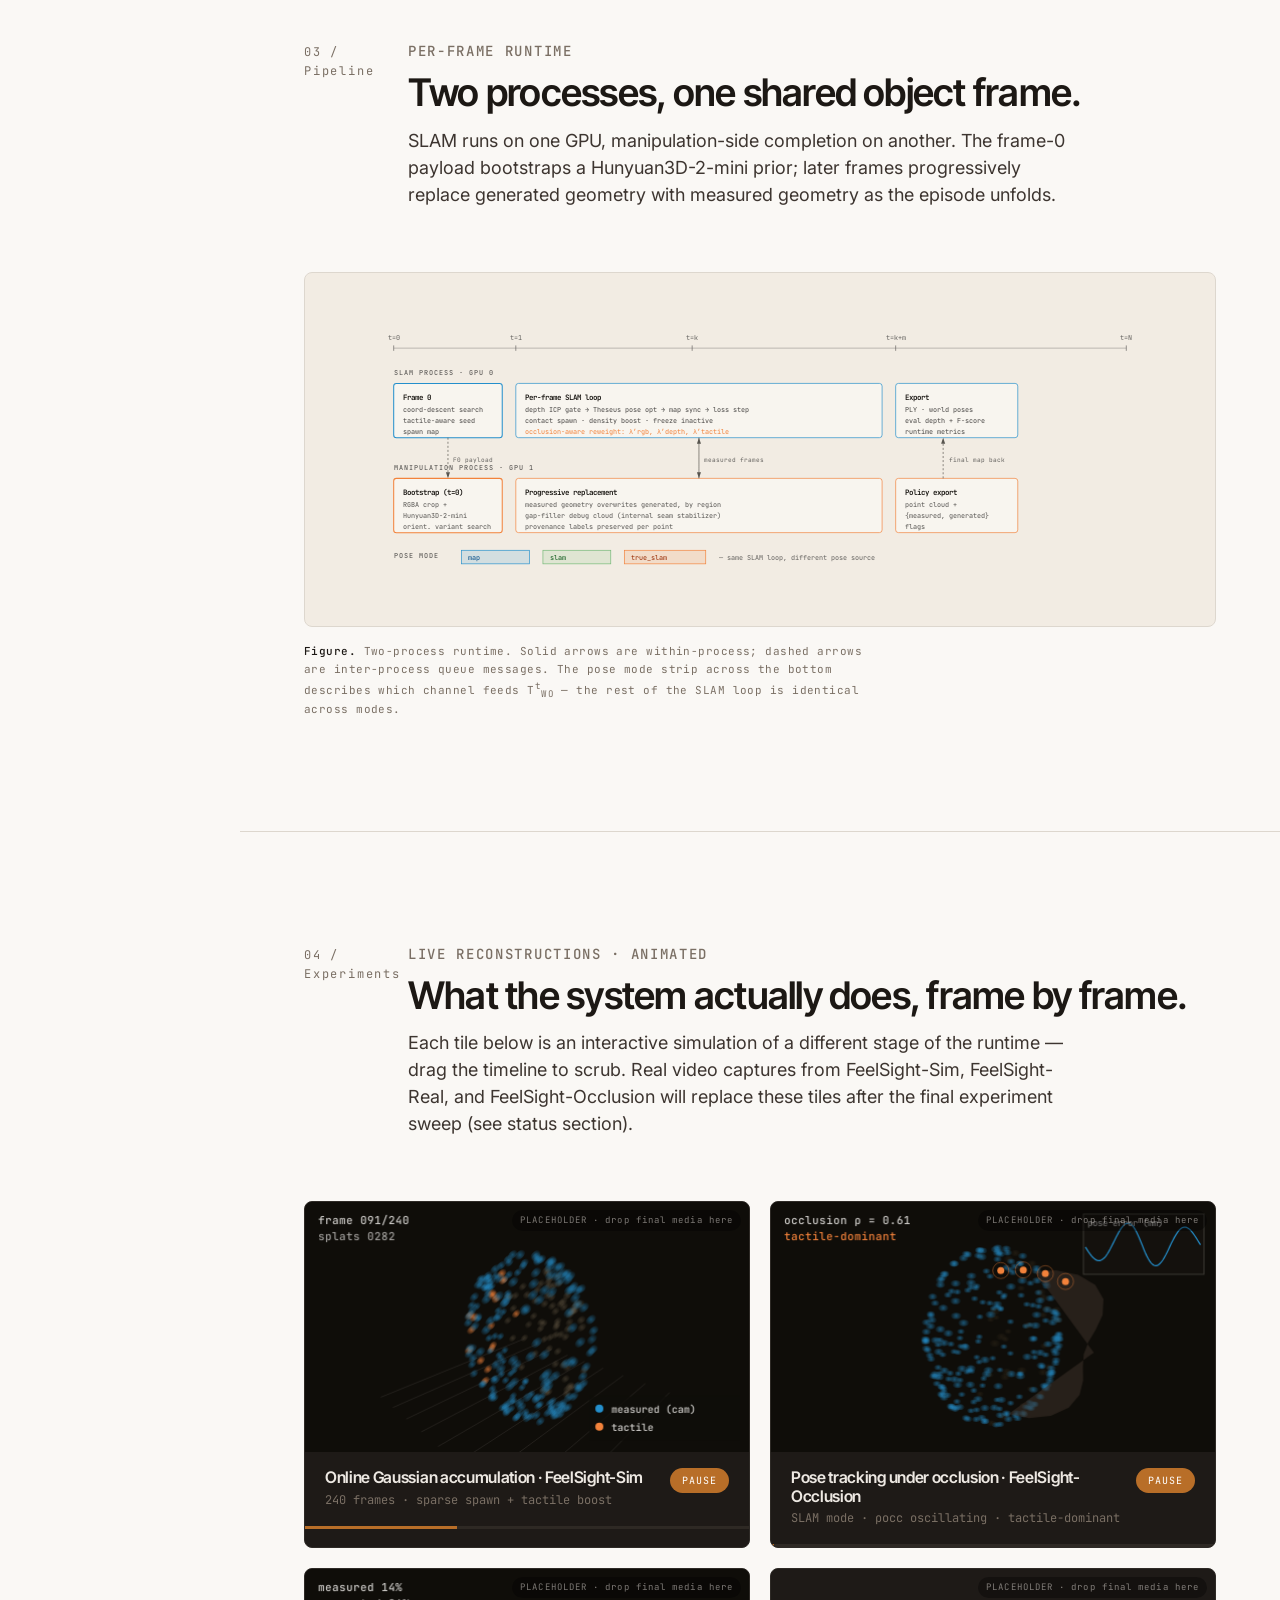
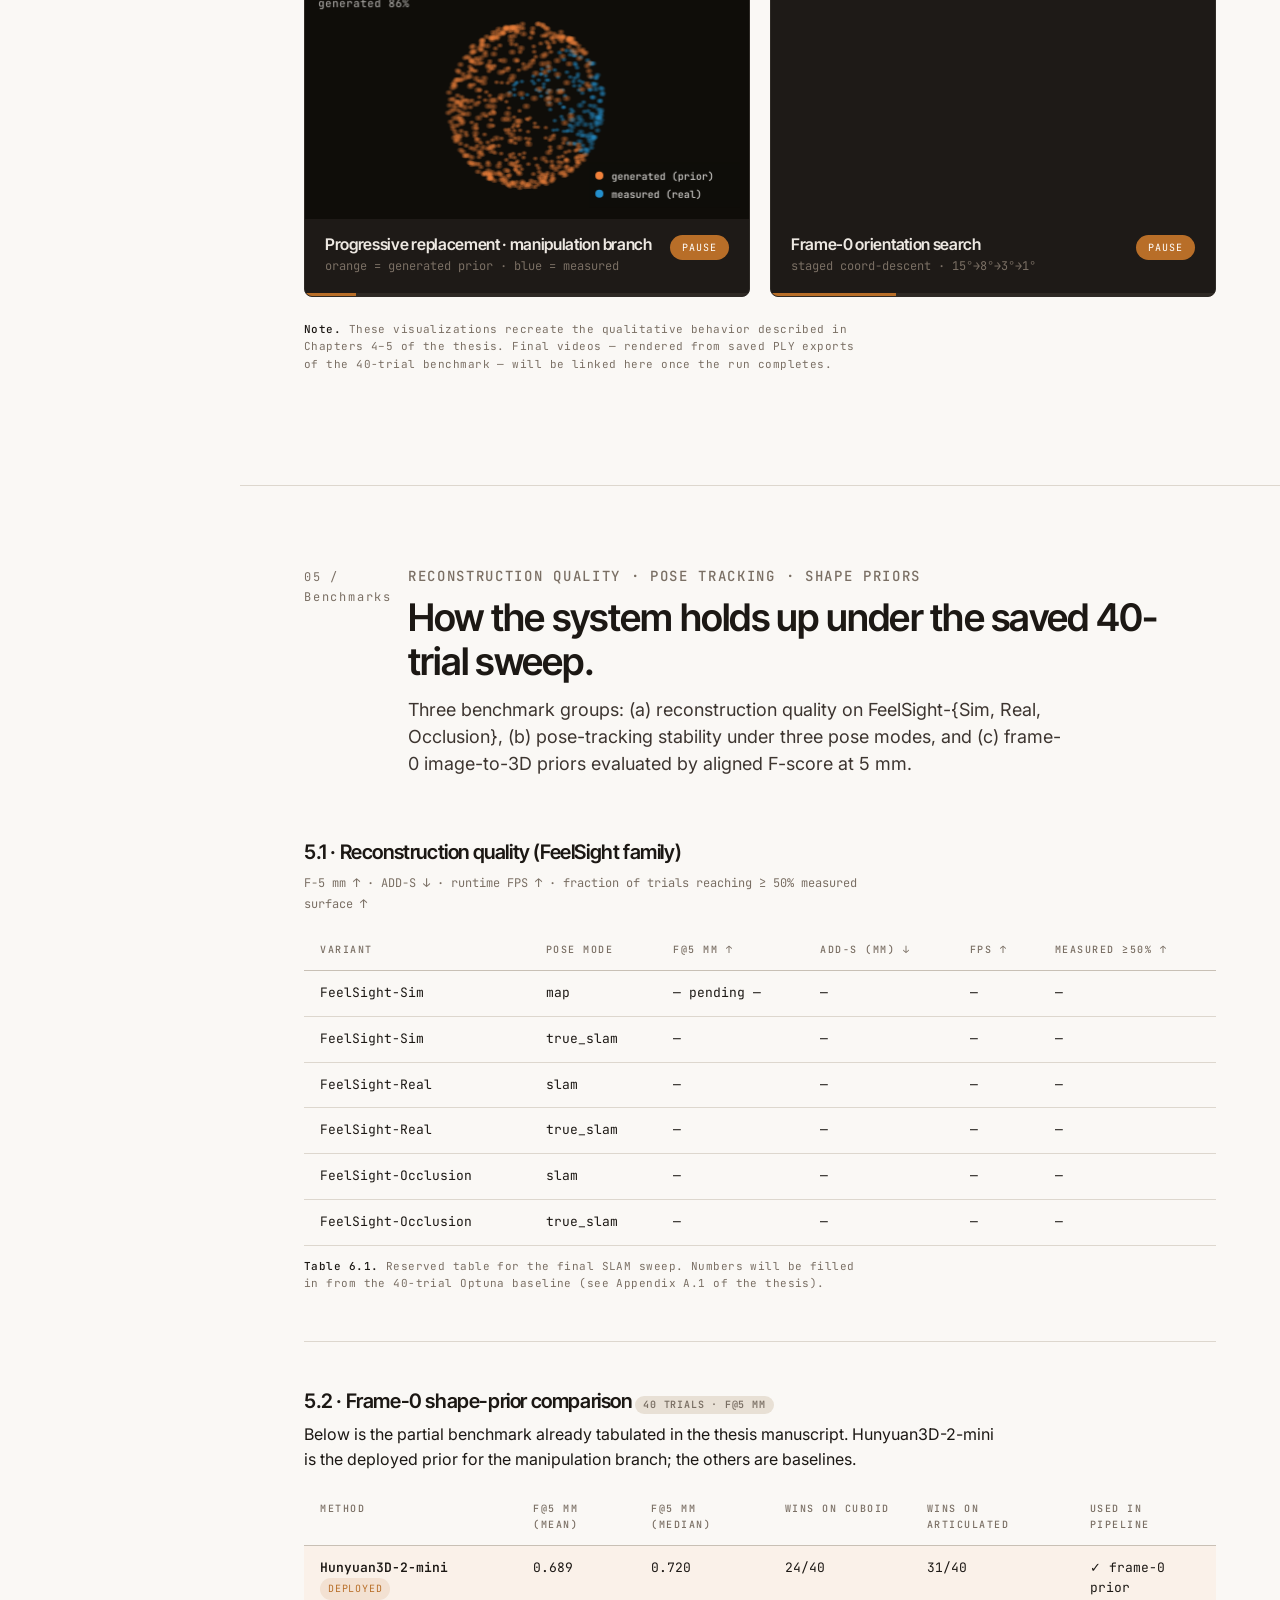
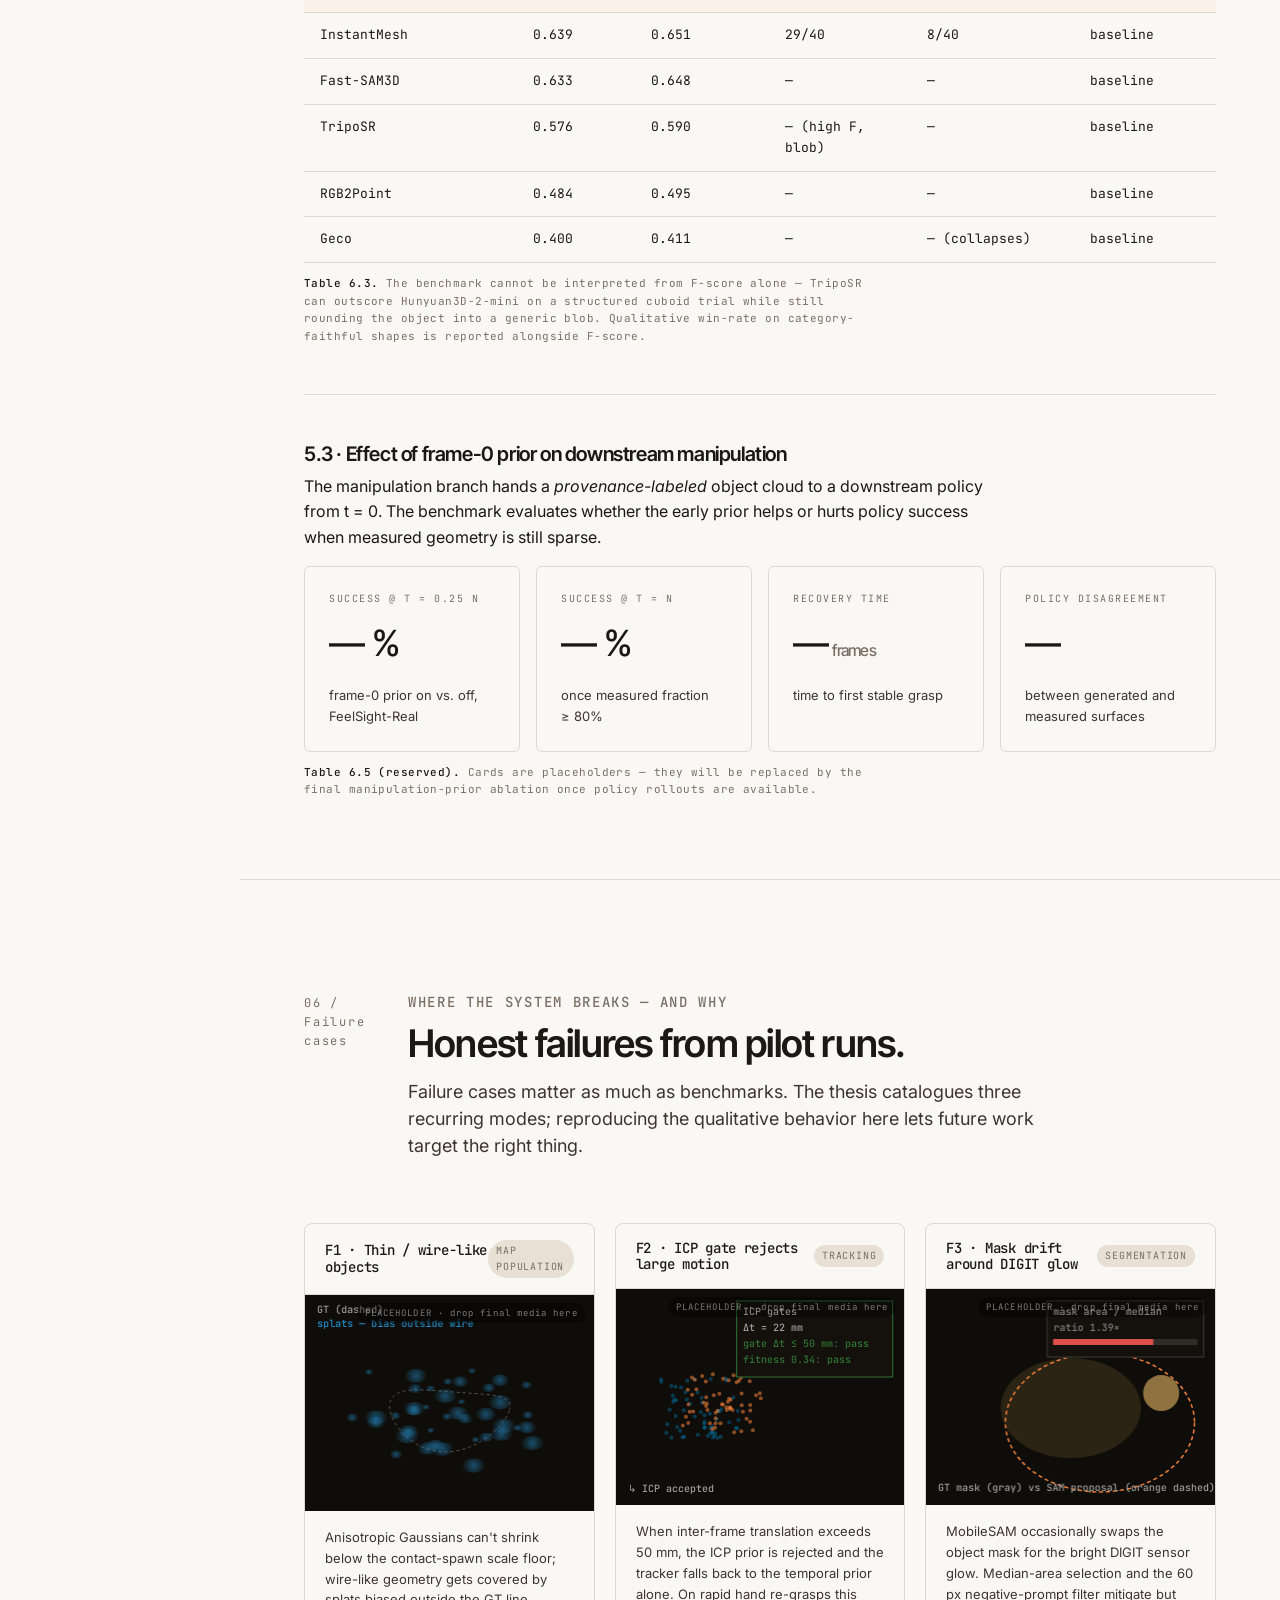
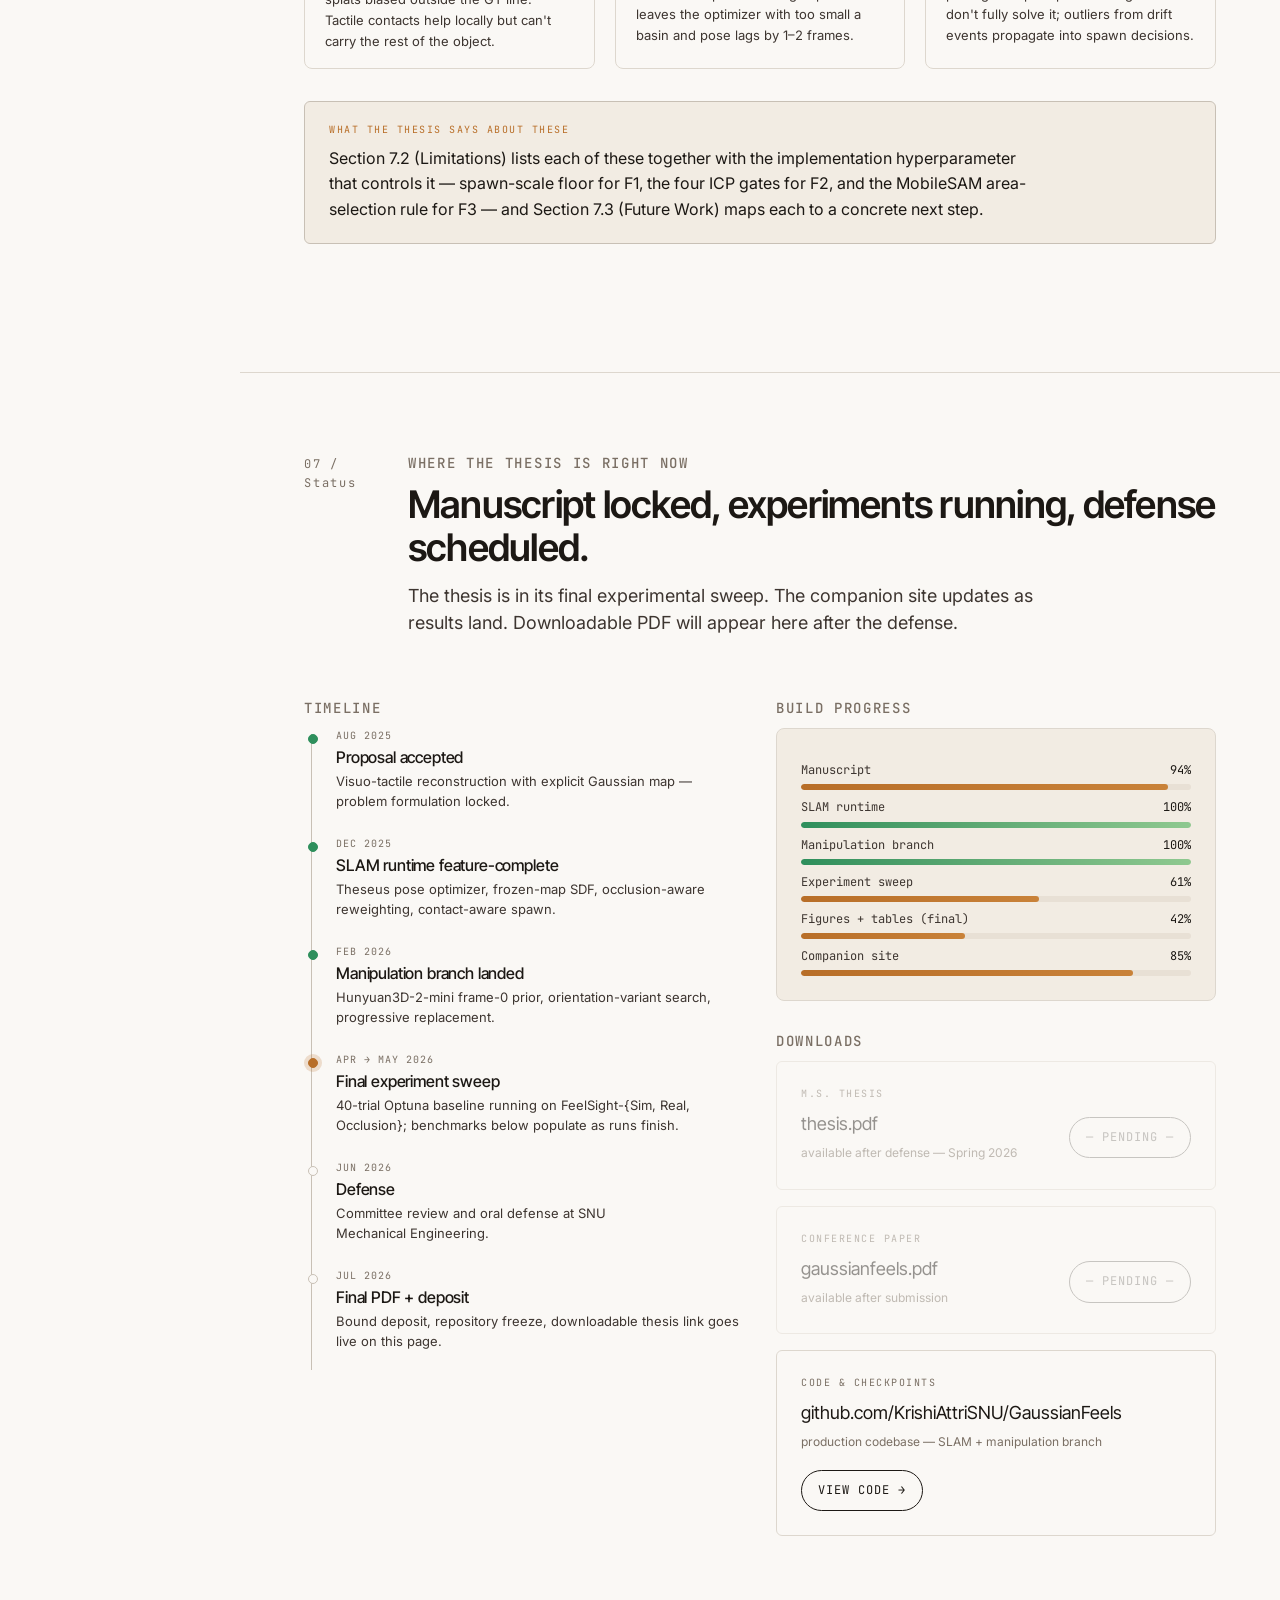
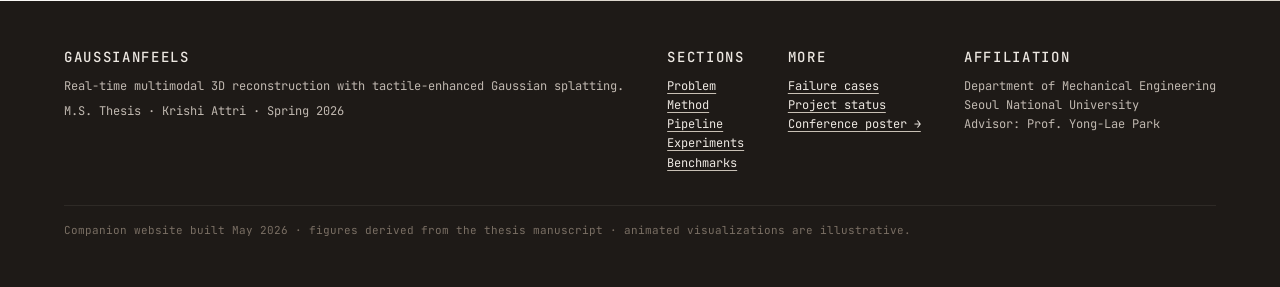
==== commit 89f7e129: "fix: simplify sidebar brand — larger tactile-orange title, drop subtitle Co-Authored-By: Claude Opus" ====
--- a/index.html
+++ b/index.html
@@ -15,8 +15,7 @@
 
   <aside class="nav">
     <div class="brand">
-      <div class="title"><strong>GaussianFeels</strong></div>
-      <div class="subtitle">Real-Time Multimodal 3D Reconstruction with Tactile-Enhanced Gaussian Splatting</div>
+      <div class="title">GaussianFeels</div>
       <div class="sub">M.S. Thesis · SNU ME · Spring 2026</div>
     </div>
 
--- a/styles.css
+++ b/styles.css
@@ -94,10 +94,9 @@
   display: flex; flex-direction: column; gap: 24px;
   overflow-y: auto;
 }
-.brand { display: flex; flex-direction: column; gap: 6px; }
-.brand .title { font-family: var(--serif); font-weight: 700; font-size: 22px; letter-spacing: -0.03em; }
-.brand .subtitle { font-size: 12px; color: var(--ink-2); font-family: var(--serif); line-height: 1.4; }
-.brand .sub { font-size: 11px; color: var(--ink-3); font-family: var(--mono); }
+.brand { display: flex; flex-direction: column; gap: 8px; }
+.brand .title { font-family: var(--serif); font-weight: 650; font-size: 30px; letter-spacing: -0.035em; line-height: 1.05; color: var(--tactile); }
+.brand .sub { font-size: 10px; color: var(--ink-3); font-family: var(--mono); letter-spacing: 0.04em; text-transform: uppercase; }
 
 .toc { display: flex; flex-direction: column; gap: 2px; font-family: var(--mono); font-size: 12px; }
 .toc a { display: flex; gap: 10px; padding: 6px 8px; border-radius: 4px; text-decoration: none; color: var(--ink-2); align-items: baseline; }
